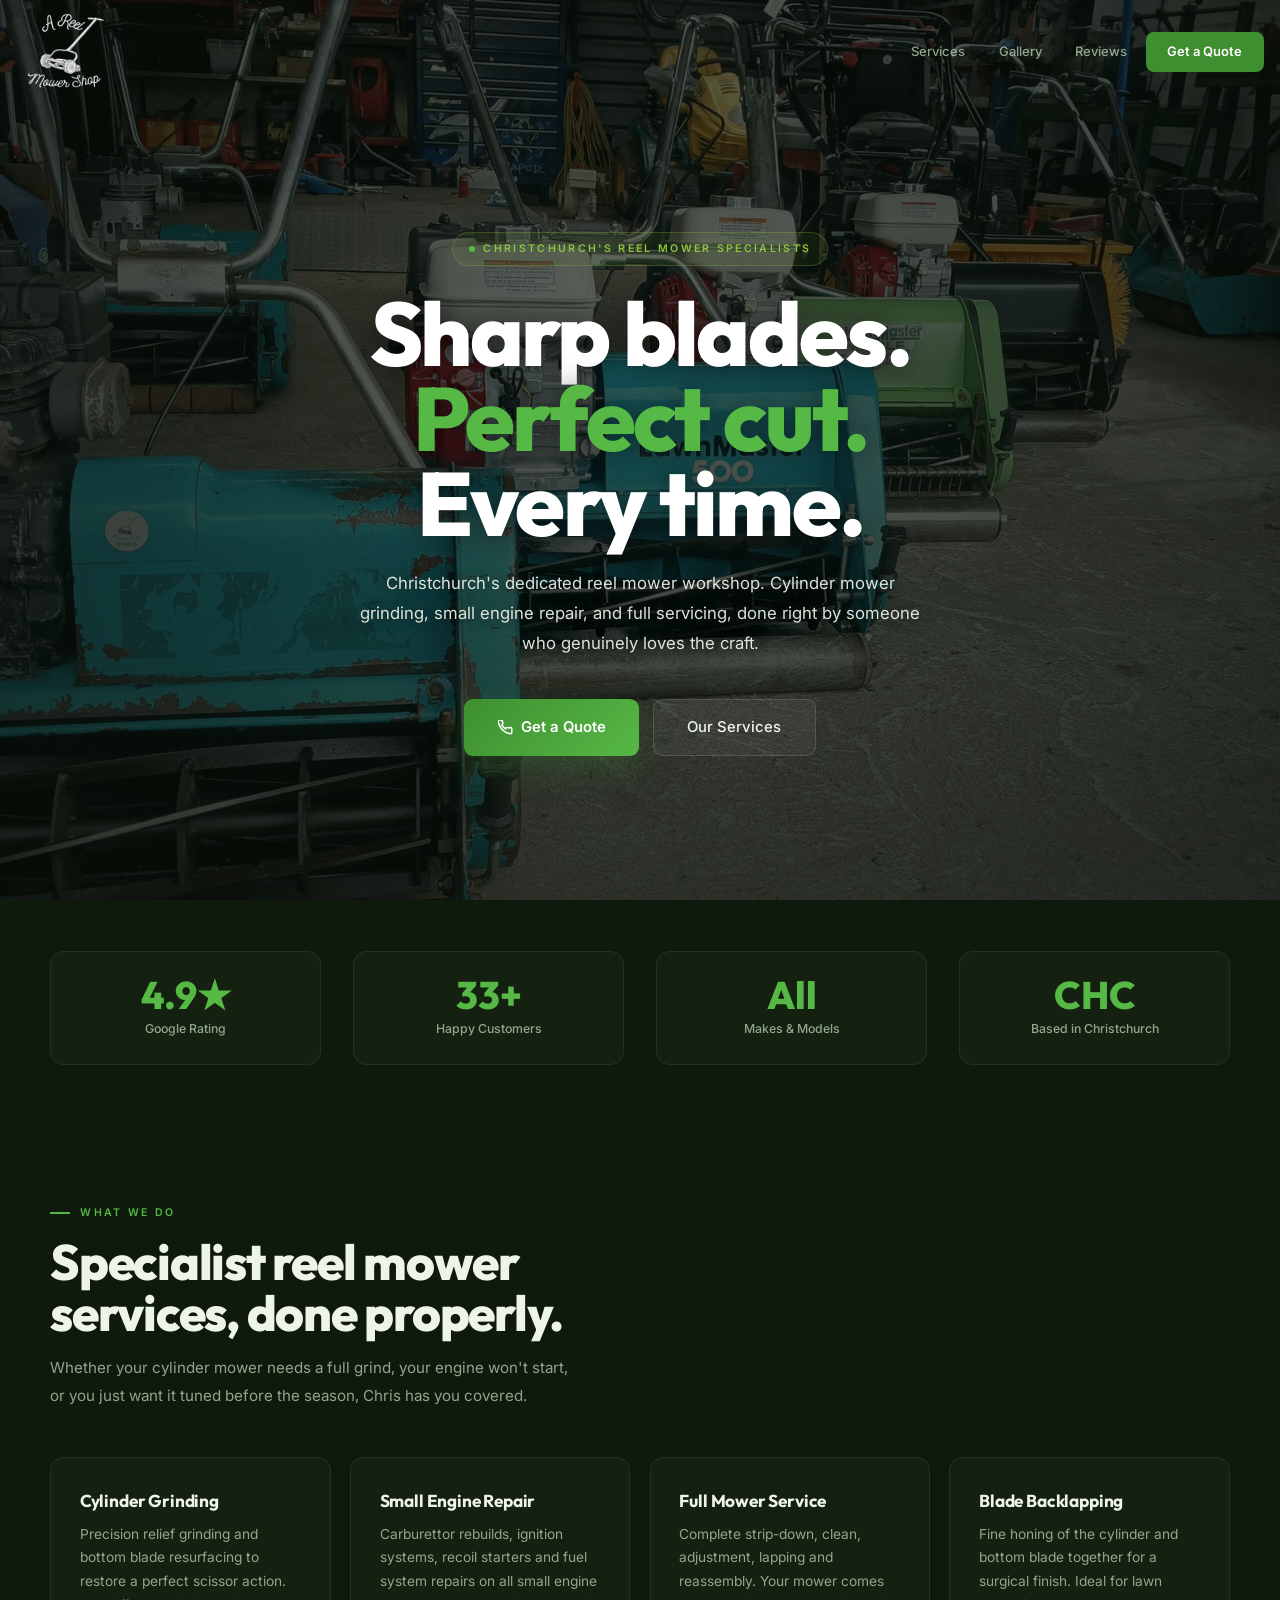
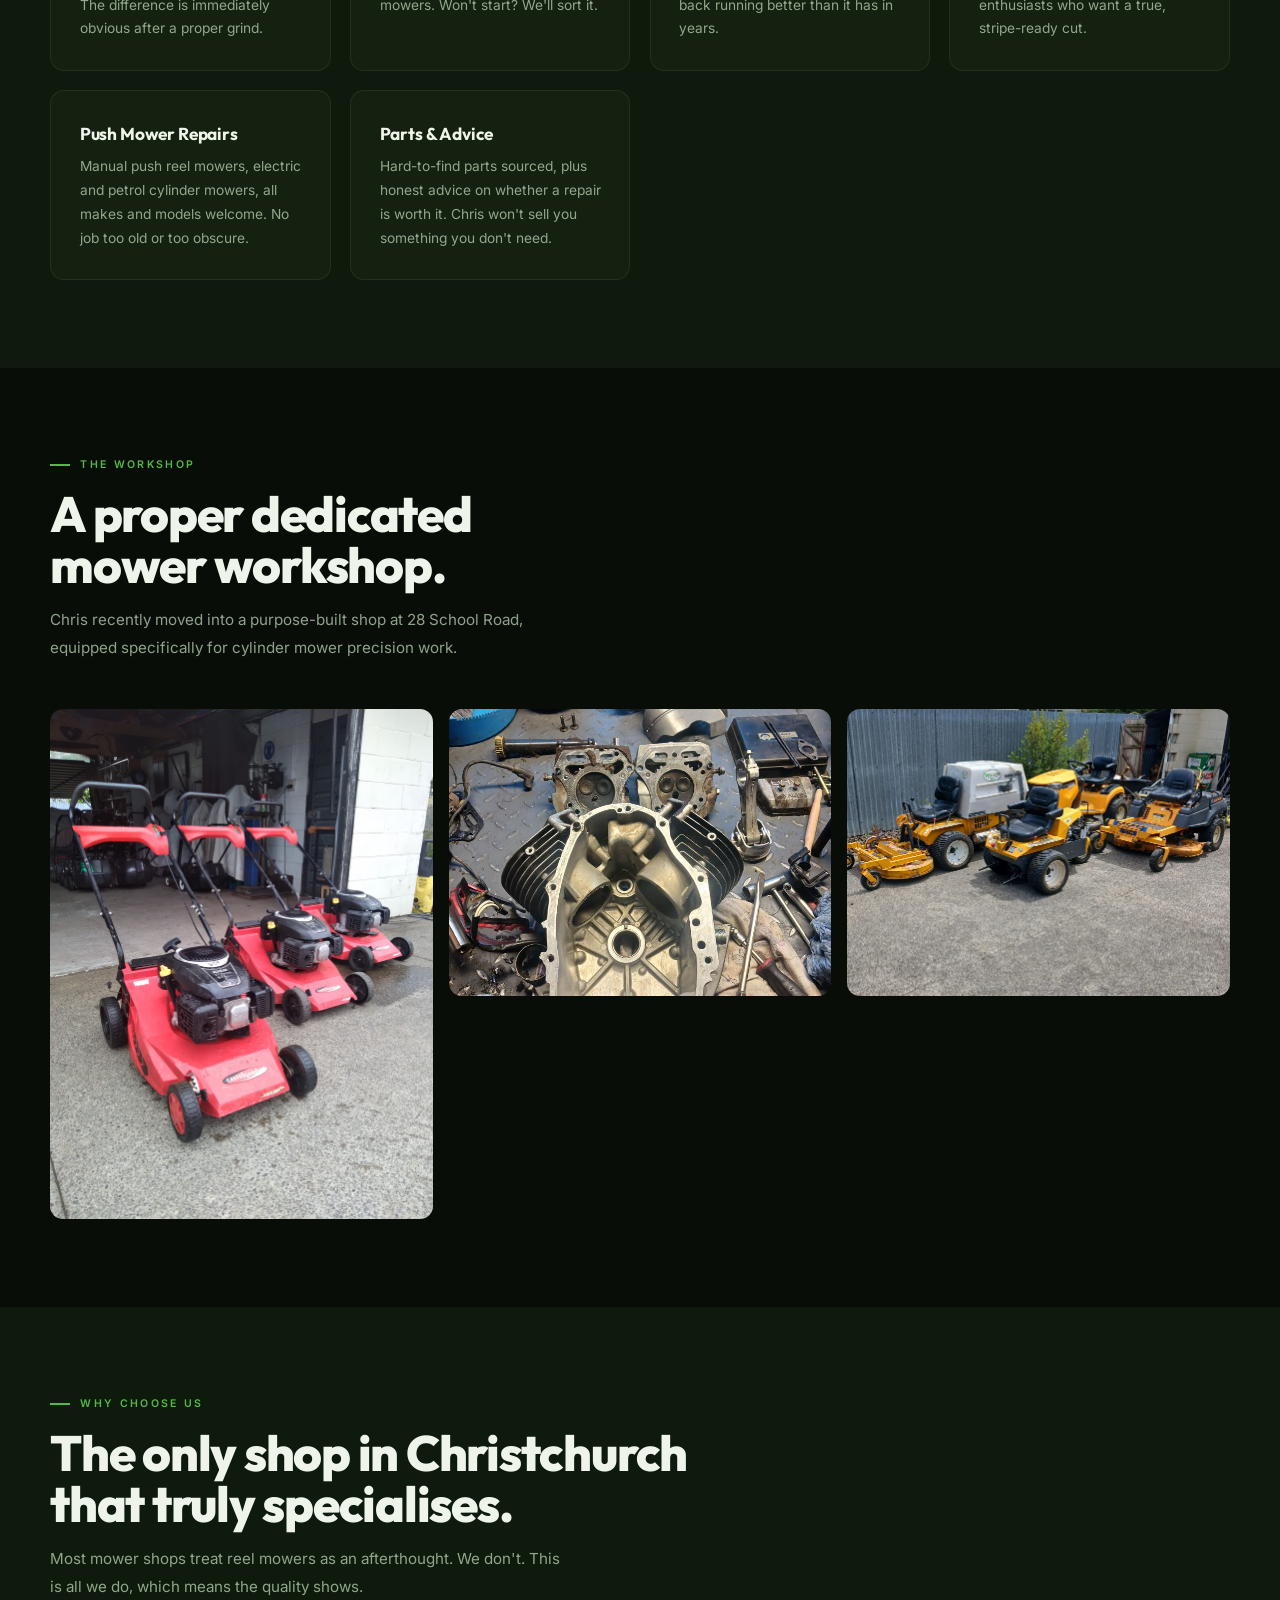
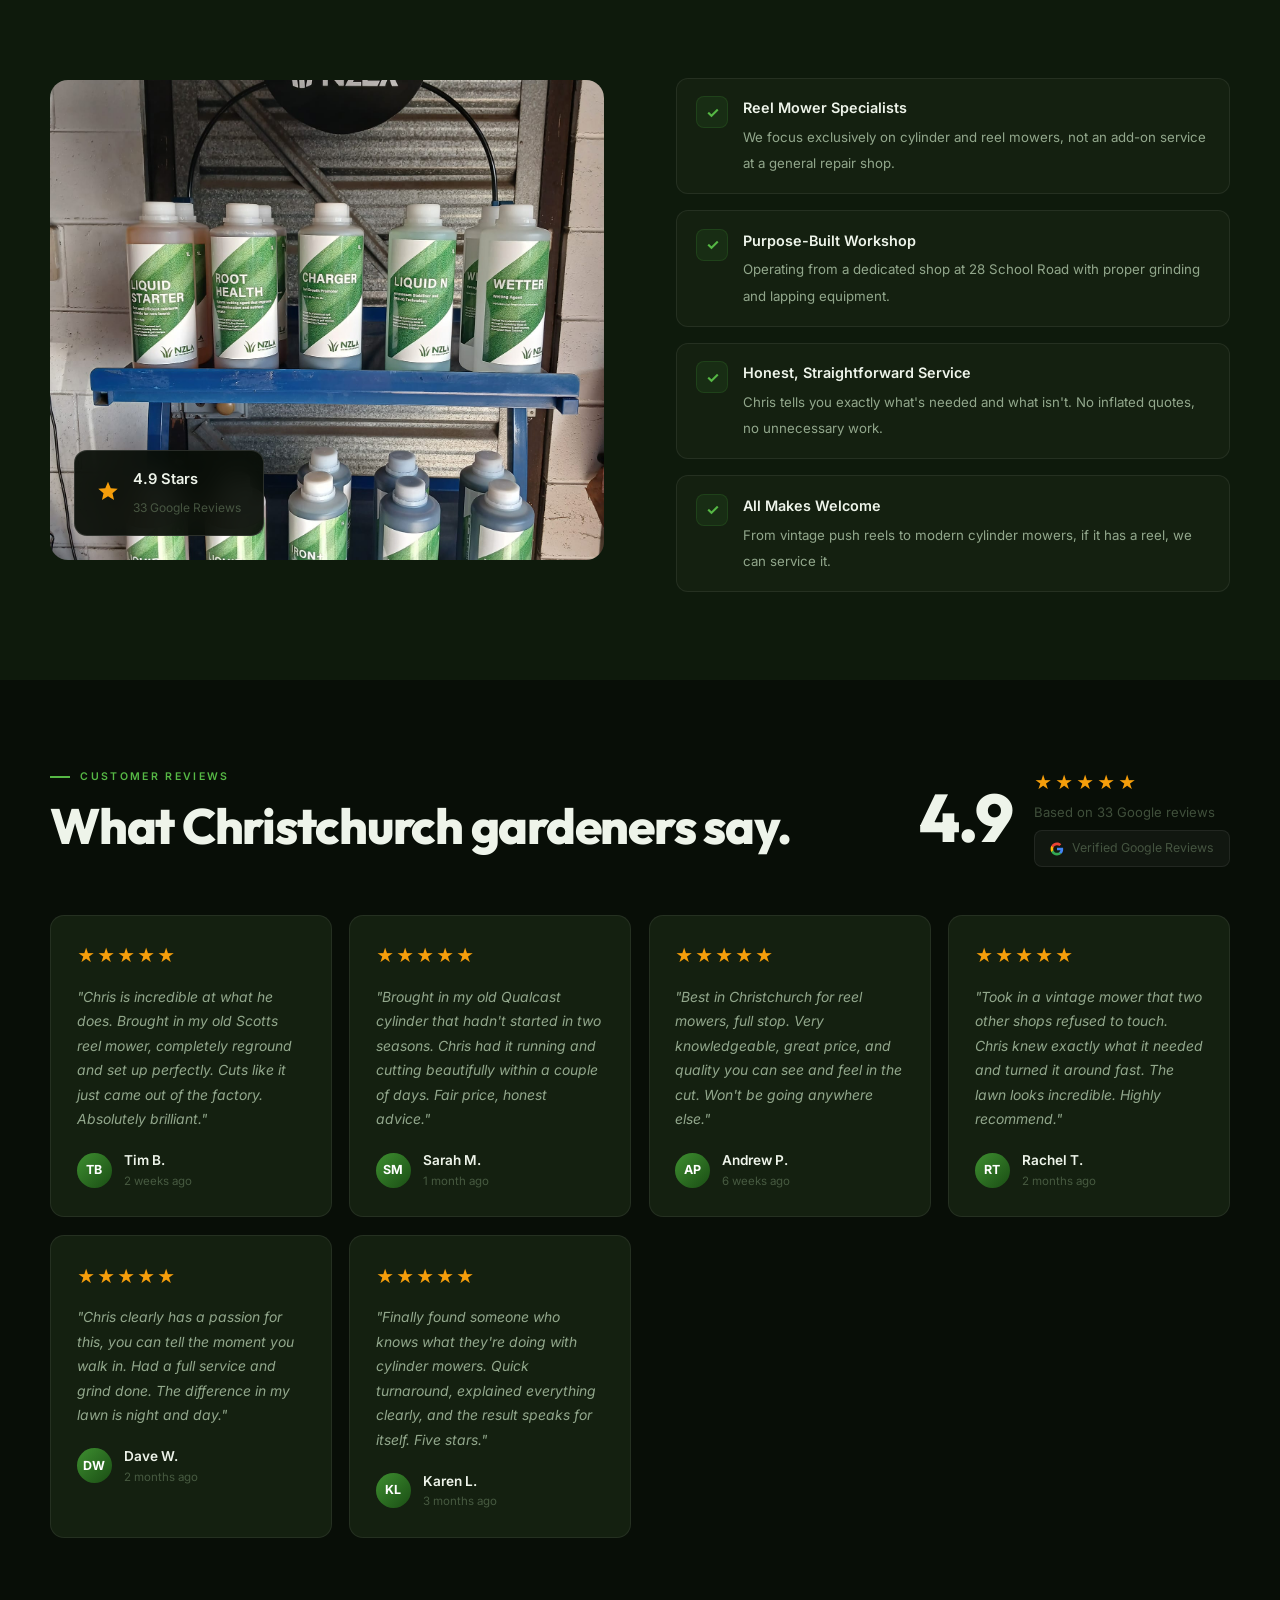
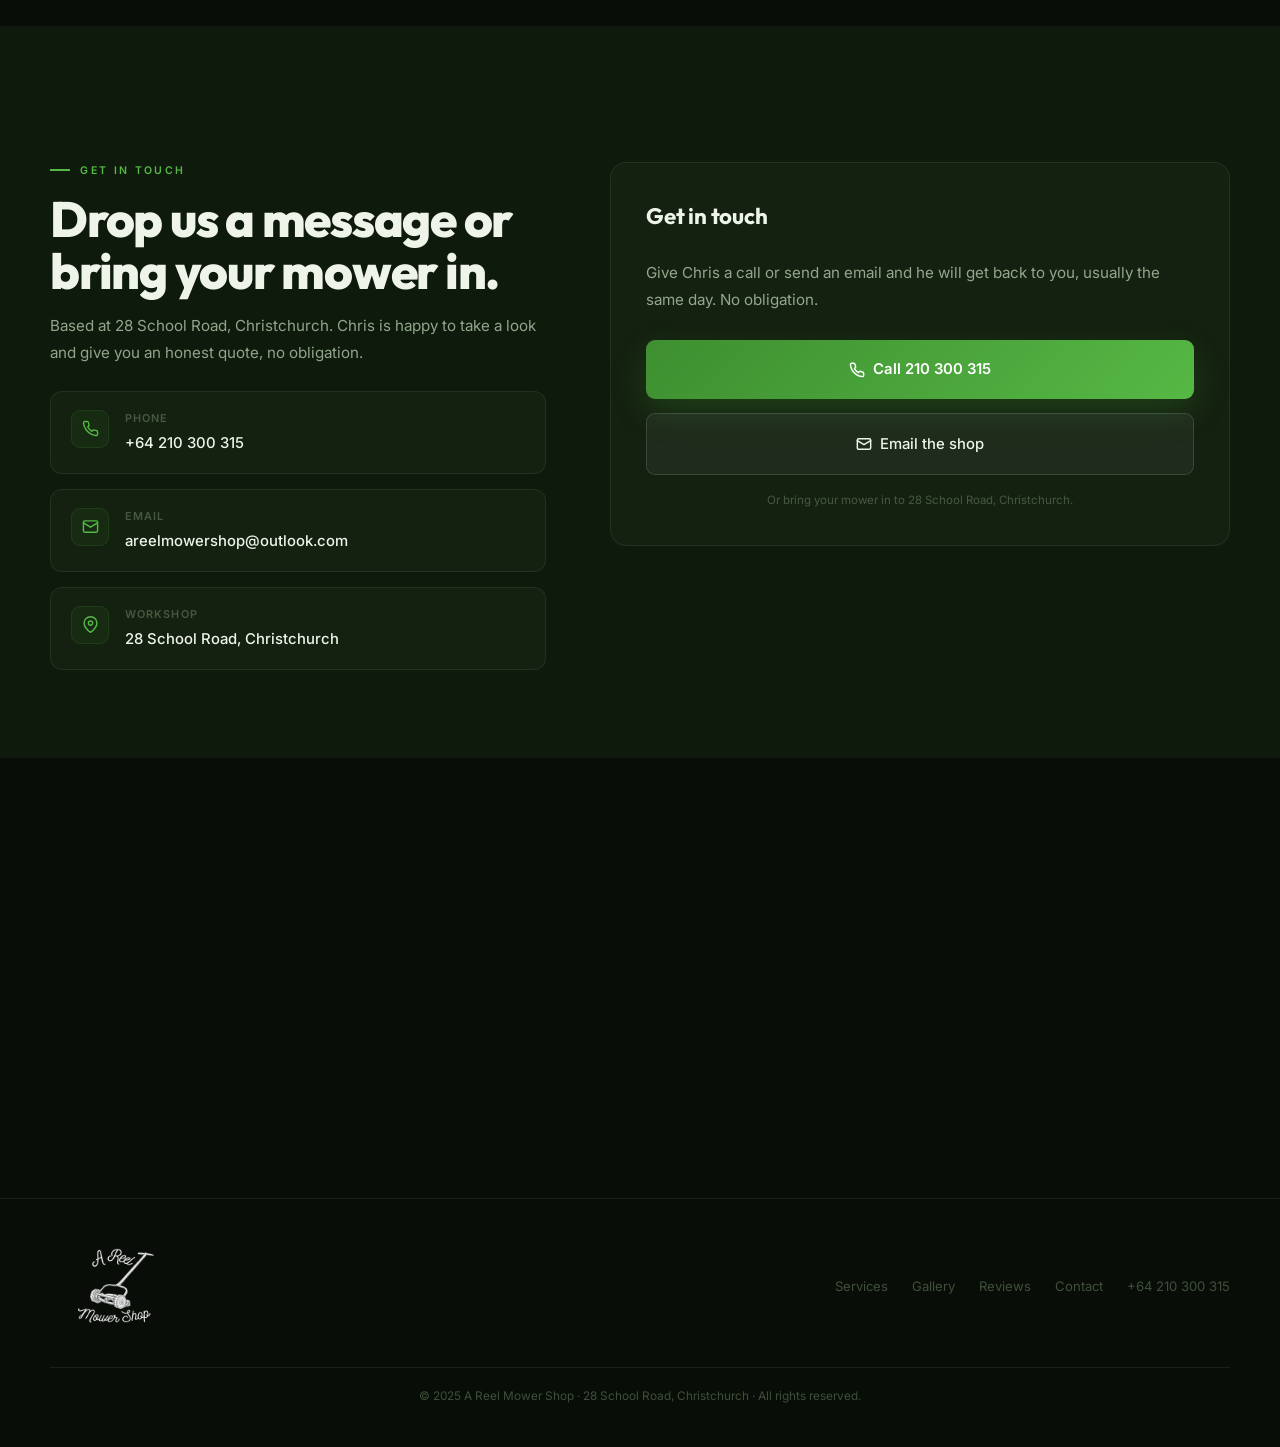
==== index.html @ aa9ffb8a "Map: pin the workshop address (business + 28 School Road, zoom 15) Co-Authored-By: Claude Opus 4.8 (" ====
<!DOCTYPE html>
<html lang="en">
<head>
<meta charset="UTF-8">
<meta name="viewport" content="width=device-width, initial-scale=1.0">
<title>A Reel Mower Shop, Christchurch's Cylinder Mower Specialists</title>
<meta name="description" content="Christchurch's specialist reel mower repair and sharpening workshop. Cylinder mower grinding, small engine repair, full servicing. 4.9 stars. Call +64 210 300 315.">
<link rel="preconnect" href="https://fonts.googleapis.com">
<link rel="preconnect" href="https://fonts.gstatic.com" crossorigin>
<link href="https://fonts.googleapis.com/css2?family=Outfit:wght@400;500;600;700;800&family=Inter:wght@300;400;500;600&display=swap" rel="stylesheet">
<style>
:root {
  --bg:      #080e07;
  --bg2:     #0e1a0c;
  --bg3:     #142010;
  --green:   #3e8f30;
  --greenLt: #56b845;
  --lime:    #8cc63f;
  --gold:    #c8a93e;
  --text:    #eef4ea;
  --body:    rgba(190,215,183,0.74);
  --dim:     rgba(140,170,132,0.42);
  --border:  rgba(255,255,255,0.07);
  --borderH: rgba(255,255,255,0.13);
}

*,*::before,*::after{box-sizing:border-box;margin:0;padding:0}
html{scroll-behavior:smooth}
body{font-family:'Inter',sans-serif;background:var(--bg);color:var(--text);line-height:1.65;-webkit-font-smoothing:antialiased}

/* ── NAV ── */
nav{position:fixed;top:0;left:0;right:0;width:100%;z-index:100;height:104px;display:flex;align-items:center;justify-content:space-between;padding:0;background:transparent;transition:background .4s ease,box-shadow .4s ease}
nav.scrolled{background:rgba(10,18,9,.95);backdrop-filter:blur(18px);box-shadow:0 1px 0 rgba(255,255,255,.07)}
.nav-logo{display:flex;align-items:center;gap:.75rem;text-decoration:none;padding-left:1rem}
.nav-logo-icon{height:96px;width:auto;display:block;object-fit:contain;flex-shrink:0}
.nav-logo-text{display:flex;flex-direction:column;gap:0}
.nav-logo-name{font-family:'Outfit',sans-serif;font-size:15px;font-weight:700;color:var(--text);letter-spacing:-.01em;line-height:1}
.nav-logo-sub{font-size:9.5px;color:var(--dim);letter-spacing:.12em;text-transform:uppercase;margin-top:3px}
.nav-links{display:flex;align-items:center;gap:.2rem}
.nav-links a{font-size:13px;font-weight:500;color:var(--body);text-decoration:none;padding:.55rem .95rem;border-radius:6px;transition:color .2s,background .2s}
.nav-links a:hover{color:var(--text);background:rgba(255,255,255,.07)}
.nav-cta{background:var(--green)!important;color:#fff!important;padding:.6rem 1.35rem!important;border-radius:8px!important;font-weight:600!important;transition:filter .2s,transform .15s!important;margin-right:1rem!important}
.nav-cta:hover{filter:brightness(1.15)!important;transform:translateY(-1px)!important}
.hamburger{display:none;flex-direction:column;gap:5px;cursor:pointer;padding:6px;border:1px solid var(--border);border-radius:7px;background:rgba(255,255,255,.06)}
.hamburger span{display:block;width:20px;height:2px;background:var(--body);border-radius:2px;transition:.3s}
.mobile-menu{display:none;position:fixed;top:104px;inset-x:0;background:rgba(10,18,9,.98);backdrop-filter:blur(18px);border-bottom:1px solid var(--border);padding:1.2rem 2rem 1.8rem;z-index:99}
.mobile-menu a{display:block;padding:.75rem 0;font-size:15px;color:var(--body);text-decoration:none;border-bottom:1px solid var(--border)}
.mobile-menu a:last-child{border-bottom:none;margin-top:.5rem;padding:.9rem 1rem;text-align:center;background:var(--green);border-radius:8px;color:#fff;font-weight:600}
.mobile-menu.open{display:block}

/* ── HERO ── */
.hero{position:relative;min-height:100vh;display:flex;align-items:center;overflow:hidden}
.hero-bg{position:absolute;inset:0;background-image:url('lawnmowers.jpg');background-size:cover;background-position:center 40%;filter:saturate(.75) contrast(1.08)}
.hero-overlay{position:absolute;inset:0;background:linear-gradient(180deg,rgba(8,14,7,.62) 0%,rgba(8,14,7,.72) 100%)}
.hero-overlay2{position:absolute;inset:0;background:radial-gradient(circle at 50% 42%,transparent 0%,rgba(8,14,7,.5) 100%)}
.hero-content{position:relative;z-index:10;max-width:900px;margin:0 auto;padding:0 2rem;padding-top:88px;width:100%;text-align:center}
.hero-tag{display:inline-flex;align-items:center;gap:.55rem;font-size:.66rem;font-weight:600;letter-spacing:.22em;text-transform:uppercase;color:var(--lime);margin-bottom:1.5rem;padding:.45rem 1rem;border-radius:99px;border:1px solid rgba(140,198,63,.25);background:rgba(140,198,63,.07)}
.hero-tag::before{content:'';width:6px;height:6px;border-radius:50%;background:var(--greenLt);animation:pulse 2.2s ease-in-out infinite}
@keyframes pulse{0%,100%{opacity:1;transform:scale(1)}50%{opacity:.35;transform:scale(.78)}}
.hero h1{font-family:'Outfit',sans-serif;font-size:clamp(2.9rem,7.2vw,5.6rem);font-weight:800;line-height:.95;letter-spacing:-.03em;color:#fff;margin:0 auto 1.5rem;max-width:820px;text-shadow:0 2px 30px rgba(0,0,0,.55)}
.hero h1 em{font-style:normal;color:var(--greenLt)}
.hero-sub{font-size:1.05rem;color:rgba(238,244,234,.92);line-height:1.78;max-width:560px;margin:0 auto 2.5rem;text-shadow:0 1px 14px rgba(0,0,0,.6)}
.hero-btns{display:flex;flex-wrap:wrap;gap:.85rem;margin-bottom:0;justify-content:center}
.btn-primary{display:inline-flex;align-items:center;gap:.5rem;padding:.95rem 2.1rem;background:linear-gradient(135deg,var(--green),var(--greenLt));color:#fff;border:none;border-radius:9px;font-size:.93rem;font-weight:600;text-decoration:none;cursor:pointer;transition:filter .25s,transform .2s;box-shadow:0 12px 32px rgba(62,143,48,.28)}
.btn-primary:hover{filter:brightness(1.1);transform:translateY(-2px)}
.btn-ghost{display:inline-flex;align-items:center;gap:.5rem;padding:.95rem 2.1rem;background:rgba(255,255,255,.05);border:1px solid var(--borderH);color:var(--text);border-radius:9px;font-size:.93rem;font-weight:500;text-decoration:none;transition:border-color .2s,background .2s}
.btn-ghost:hover{border-color:rgba(255,255,255,.22);background:rgba(255,255,255,.08)}
.hero-stats{display:flex;flex-wrap:wrap;gap:2.5rem}
.stat{display:flex;flex-direction:column;gap:.15rem}
.stat-num{font-family:'Outfit',sans-serif;font-size:1.85rem;font-weight:800;color:var(--text);line-height:1}
.stat-label{font-size:.7rem;color:var(--dim);letter-spacing:.07em;text-transform:uppercase}
.stat-accent{color:var(--greenLt)}

/* ── SHAPE DIVIDER ── */
.shape-down{width:100%;overflow:hidden;line-height:0}
.shape-down svg{display:block;width:100%;height:56px}

/* ── SECTION COMMONS ── */
section{padding:5.5rem 2rem}
.section-inner{max-width:1180px;margin:0 auto}
.eyebrow{font-size:.66rem;font-weight:600;letter-spacing:.22em;text-transform:uppercase;color:var(--greenLt);margin-bottom:.9rem;display:flex;align-items:center;gap:.65rem}
.eyebrow::before{content:'';display:block;width:20px;height:2px;background:var(--greenLt);flex-shrink:0}
h2{font-family:'Outfit',sans-serif;font-size:clamp(2rem,4.2vw,3.1rem);font-weight:800;letter-spacing:-.025em;line-height:1.03;color:var(--text);margin-bottom:1rem}
.section-body{font-size:.95rem;color:var(--body);line-height:1.82;max-width:520px}

/* ── ABOUT STRIP ── */
.about-strip{background:var(--bg2);padding:3.2rem 2rem}
.about-strip-inner{max-width:1180px;margin:0 auto;display:grid;grid-template-columns:1fr 1fr 1fr 1fr;gap:2rem}
.about-stat{text-align:center;padding:1.5rem 1rem;border-radius:14px;background:var(--bg3);border:1px solid var(--border)}
.about-stat-num{font-family:'Outfit',sans-serif;font-size:2.4rem;font-weight:800;color:var(--greenLt);line-height:1;margin-bottom:.3rem}
.about-stat-label{font-size:.77rem;color:var(--body);font-weight:500}

/* ── SERVICES ── */
.services{background:var(--bg2)}
.services-grid{display:grid;grid-template-columns:repeat(auto-fit,minmax(250px,1fr));gap:1.2rem;margin-top:3rem}
.svc-card{background:var(--bg3);border:1px solid var(--border);border-radius:14px;padding:1.8rem;transition:border-color .25s,transform .25s,box-shadow .25s;position:relative;overflow:hidden;cursor:default}
.svc-card::after{content:'';position:absolute;top:0;left:0;right:0;height:3px;background:linear-gradient(90deg,var(--green),var(--greenLt));opacity:0;transition:opacity .25s}
.svc-card:hover{border-color:rgba(86,184,69,.25);transform:translateY(-4px);box-shadow:0 20px 50px rgba(0,0,0,.28)}
.svc-card:hover::after{opacity:1}
.svc-icon{width:46px;height:46px;border-radius:11px;background:rgba(62,143,48,.12);border:1px solid rgba(62,143,48,.22);display:flex;align-items:center;justify-content:center;margin-bottom:1.1rem;font-size:1.35rem}
.svc-title{font-family:'Outfit',sans-serif;font-size:1.08rem;font-weight:700;color:var(--text);margin-bottom:.45rem;letter-spacing:-.01em}
.svc-desc{font-size:.86rem;color:var(--body);line-height:1.72}

/* ── GALLERY ── */
.gallery-section{padding:5.5rem 2rem}
.gallery-grid{display:grid;grid-template-columns:repeat(3,1fr);grid-template-rows:auto auto;gap:1rem;margin-top:3rem}
.gallery-grid img{width:100%;object-fit:cover;border-radius:13px;display:block;transition:transform .35s,filter .35s}
.gallery-grid img:hover{transform:scale(1.025);filter:brightness(1.07)}
.gallery-grid .tall{grid-row:span 2;height:100%}
.gallery-grid .tall img{height:100%;min-height:360px}
.gallery-std img{aspect-ratio:4/3}

/* ── WHY US ── */
.why{background:var(--bg2)}
.why-grid{display:grid;grid-template-columns:1fr 1fr;gap:4.5rem;align-items:center;margin-top:3rem}
.why-img{border-radius:18px;overflow:hidden;position:relative}
.why-img img{width:100%;height:480px;object-fit:cover;object-position:center;display:block}
.why-img-badge{position:absolute;bottom:1.5rem;left:1.5rem;background:rgba(8,14,7,.92);backdrop-filter:blur(14px);border:1px solid var(--borderH);border-radius:13px;padding:1rem 1.35rem;display:flex;align-items:center;gap:.9rem}
.badge-icon{font-size:1.7rem}
.badge-text strong{display:block;font-size:.92rem;font-weight:600;color:var(--text);margin-bottom:.1rem}
.badge-text span{font-size:.75rem;color:var(--dim)}
.why-list{display:flex;flex-direction:column;gap:1rem;margin-top:1.8rem}
.why-item{display:flex;align-items:flex-start;gap:.95rem;padding:1.1rem 1.2rem;background:var(--bg3);border:1px solid var(--border);border-radius:12px;transition:border-color .2s}
.why-item:hover{border-color:rgba(86,184,69,.2)}
.why-check{width:32px;height:32px;border-radius:8px;background:rgba(62,143,48,.12);border:1px solid rgba(62,143,48,.22);display:flex;align-items:center;justify-content:center;flex-shrink:0;color:var(--greenLt);font-size:.95rem;font-weight:700}
.why-item-text strong{display:block;font-size:.9rem;font-weight:600;color:var(--text);margin-bottom:.18rem}
.why-item-text span{font-size:.83rem;color:var(--body)}

/* ── REVIEWS ── */
.reviews-header{display:flex;flex-wrap:wrap;gap:2rem;align-items:flex-end;justify-content:space-between;margin-bottom:3rem}
.rating-big{display:flex;align-items:center;gap:1.2rem}
.rating-num{font-family:'Outfit',sans-serif;font-size:4.2rem;font-weight:800;color:var(--text);line-height:1}
.stars-row{display:flex;gap:3px;margin-bottom:.3rem}
.star{color:#f59e0b;font-size:1.1rem}
.rating-count{font-size:.82rem;color:var(--dim)}
.google-badge{display:inline-flex;align-items:center;gap:.5rem;padding:.45rem .95rem;background:rgba(255,255,255,.04);border:1px solid var(--border);border-radius:8px;font-size:.77rem;color:var(--dim);margin-top:.4rem}
.reviews-grid{display:grid;grid-template-columns:repeat(auto-fit,minmax(270px,1fr));gap:1.1rem}
.review-card{background:var(--bg3);border:1px solid var(--border);border-radius:14px;padding:1.6rem;transition:border-color .2s,transform .2s}
.review-card:hover{border-color:var(--borderH);transform:translateY(-3px)}
.review-stars{display:flex;gap:2px;margin-bottom:.9rem}
.review-text{font-size:.87rem;color:var(--body);line-height:1.76;margin-bottom:1.1rem;font-style:italic}
.review-author{display:flex;align-items:center;gap:.75rem}
.review-avatar{width:35px;height:35px;border-radius:50%;background:linear-gradient(135deg,var(--green),#1a4d14);display:flex;align-items:center;justify-content:center;font-size:.78rem;font-weight:700;color:#fff;flex-shrink:0}
.review-name{font-size:.85rem;font-weight:600;color:var(--text)}
.review-date{font-size:.72rem;color:var(--dim)}

/* ── CONTACT ── */
.contact{background:var(--bg2)}
.contact-grid{display:grid;grid-template-columns:1fr 1.25fr;gap:4rem;margin-top:3rem;align-items:start}
.contact-info{display:flex;flex-direction:column;gap:.95rem;margin-top:1.5rem}
.contact-item{display:flex;align-items:flex-start;gap:1rem;padding:1.1rem 1.25rem;background:var(--bg3);border:1px solid var(--border);border-radius:12px}
.c-icon{width:38px;height:38px;border-radius:9px;background:rgba(62,143,48,.1);border:1px solid rgba(62,143,48,.18);display:flex;align-items:center;justify-content:center;flex-shrink:0;font-size:1.1rem}
.c-label{font-size:.68rem;font-weight:600;letter-spacing:.1em;text-transform:uppercase;color:var(--dim);margin-bottom:.2rem}
.c-val{font-size:.93rem;font-weight:500;color:var(--text)}
.c-val a{color:var(--text);text-decoration:none;transition:color .2s}
.c-val a:hover{color:var(--greenLt)}

/* FORM */
.form-card{background:var(--bg3);border:1px solid var(--border);border-radius:16px;padding:2.2rem}
.form-title{font-family:'Outfit',sans-serif;font-size:1.4rem;font-weight:700;color:var(--text);margin-bottom:1.5rem;letter-spacing:-.01em}
.form-group{margin-bottom:1rem}
.form-group label{display:block;font-size:.68rem;font-weight:600;letter-spacing:.1em;text-transform:uppercase;color:var(--dim);margin-bottom:.42rem}
.form-group input,.form-group select,.form-group textarea{width:100%;padding:.78rem 1rem;background:rgba(255,255,255,.04);border:1px solid var(--border);border-radius:9px;color:var(--text);font-family:'Inter',sans-serif;font-size:.92rem;outline:none;transition:border-color .2s,box-shadow .2s}
.form-group input::placeholder,.form-group textarea::placeholder{color:rgba(140,170,132,.28)}
.form-group input:focus,.form-group select:focus,.form-group textarea:focus{border-color:rgba(62,143,48,.45);box-shadow:0 0 0 3px rgba(62,143,48,.1)}
.form-group select{cursor:pointer;color:var(--body)}
.form-group select option{background:var(--bg3);color:var(--text)}
.form-group textarea{resize:vertical;min-height:110px}
.form-row{display:grid;grid-template-columns:1fr 1fr;gap:.85rem}
.form-submit{width:100%;padding:.95rem;background:linear-gradient(135deg,var(--green),var(--greenLt));color:#fff;border:none;border-radius:9px;font-size:.95rem;font-weight:600;cursor:pointer;font-family:'Inter',sans-serif;transition:filter .25s,transform .2s;box-shadow:0 10px 28px rgba(62,143,48,.22);margin-top:.4rem}
.form-submit:hover{filter:brightness(1.1);transform:translateY(-1px)}
.form-submit:disabled{opacity:.6;transform:none;cursor:not-allowed}
.form-note{font-size:.72rem;color:var(--dim);margin-top:.75rem;text-align:center}
.form-success{display:none;text-align:center;padding:2.5rem 1rem}
.form-success h3{font-family:'Outfit',sans-serif;font-size:1.5rem;font-weight:700;color:var(--text);margin-bottom:.5rem}
.form-success p{font-size:.9rem;color:var(--body)}

/* ── FOOTER ── */
footer{background:var(--bg);border-top:1px solid var(--border);padding:2.5rem 2rem}
.footer-inner{max-width:1180px;margin:0 auto;display:flex;flex-wrap:wrap;align-items:center;justify-content:space-between;gap:1.5rem}
.footer-logo{display:flex;align-items:center;gap:.75rem;text-decoration:none}
.footer-links{display:flex;flex-wrap:wrap;gap:1.5rem}
.footer-links a{font-size:.82rem;color:var(--dim);text-decoration:none;transition:color .2s}
.footer-links a:hover{color:var(--text)}
.footer-copy{font-size:.74rem;color:var(--dim);width:100%;text-align:center;padding-top:1.2rem;border-top:1px solid var(--border);margin-top:.5rem}

/* ── ANIMATIONS ── */
.reveal{opacity:0;transform:translateY(26px);transition:opacity .65s ease,transform .65s ease}
.reveal.visible{opacity:1;transform:none}

/* ── RESPONSIVE ── */
@media(max-width:960px){
  .why-grid{grid-template-columns:1fr}
  .why-img{order:-1}
  .contact-grid{grid-template-columns:1fr}
  .about-strip-inner{grid-template-columns:1fr 1fr}
}
@media(max-width:680px){
  .nav-links{display:none}
  .hamburger{display:flex}
  .gallery-grid{grid-template-columns:1fr 1fr}
  .gallery-grid .tall{grid-row:span 1}
  .gallery-grid .tall img{min-height:auto}
  .gallery-std img{aspect-ratio:4/3}
  .form-row{grid-template-columns:1fr}
  .hero h1{font-size:2.85rem}
  .reviews-header{flex-direction:column;align-items:flex-start}
  section{padding:4rem 1.25rem}
  .about-strip{padding:2.5rem 1.25rem}
}
@media(max-width:480px){
  .gallery-grid{grid-template-columns:1fr}
  .about-strip-inner{grid-template-columns:1fr 1fr}
}
</style>
</head>
<body>

<!-- NAV -->
<nav id="nav">
  <a href="#" class="nav-logo">
    <img src="logo-new.png" alt="A Reel Mower Shop logo" class="nav-logo-icon">
  </a>
  <div class="nav-links">
    <a href="#services">Services</a>
    <a href="#gallery">Gallery</a>
    <a href="#reviews">Reviews</a>
    <a href="#contact" class="nav-cta">Get a Quote</a>
  </div>
  <div class="hamburger" onclick="toggleMenu()" id="hamburger">
    <span></span><span></span><span></span>
  </div>
</nav>

<div class="mobile-menu" id="mobileMenu">
  <a href="#services" onclick="toggleMenu()">Services</a>
  <a href="#gallery" onclick="toggleMenu()">Gallery</a>
  <a href="#reviews" onclick="toggleMenu()">Reviews</a>
  <a href="#contact" onclick="toggleMenu()">Get a Quote</a>
</div>

<!-- HERO -->
<section class="hero">
  <div class="hero-bg"></div>
  <div class="hero-overlay"></div>
  <div class="hero-overlay2"></div>
  <div class="hero-content">
    <div class="hero-tag" style="margin-left:auto;margin-right:auto">Christchurch's Reel Mower Specialists</div>
    <h1>Sharp blades.<br><em>Perfect cut.</em><br>Every time.</h1>
    <p class="hero-sub">Christchurch's dedicated reel mower workshop. Cylinder mower grinding, small engine repair, and full servicing, done right by someone who genuinely loves the craft.</p>
    <div class="hero-btns">
      <a href="#contact" class="btn-primary">
        <svg width="15" height="15" viewBox="0 0 24 24" fill="none" stroke="currentColor" stroke-width="2.5" stroke-linecap="round" stroke-linejoin="round"><path d="M22 16.92v3a2 2 0 01-2.18 2 19.79 19.79 0 01-8.63-3.07A19.5 19.5 0 013.07 9.81 19.79 19.79 0 010 1.18 2 2 0 012 0h3a2 2 0 012 1.72 12.84 12.84 0 00.7 2.81 2 2 0 01-.45 2.11L6.09 7.91a16 16 0 006 6l1.27-1.27a2 2 0 012.11-.45 12.84 12.84 0 002.81.7A2 2 0 0122 14z"/></svg>
        Get a Quote
      </a>
      <a href="#services" class="btn-ghost">Our Services</a>
    </div>
  </div>
</section>

<!-- ABOUT STRIP -->
<div class="about-strip">
  <div class="about-strip-inner">
    <div class="about-stat reveal">
      <div class="about-stat-num">4.9★</div>
      <div class="about-stat-label">Google Rating</div>
    </div>
    <div class="about-stat reveal">
      <div class="about-stat-num">33+</div>
      <div class="about-stat-label">Happy Customers</div>
    </div>
    <div class="about-stat reveal">
      <div class="about-stat-num">All</div>
      <div class="about-stat-label">Makes & Models</div>
    </div>
    <div class="about-stat reveal">
      <div class="about-stat-num">CHC</div>
      <div class="about-stat-label">Based in Christchurch</div>
    </div>
  </div>
</div>

<!-- SERVICES -->
<section class="services" id="services">
  <div class="section-inner">
    <div class="reveal">
      <p class="eyebrow">What We Do</p>
      <h2>Specialist reel mower<br>services, done properly.</h2>
      <p class="section-body">Whether your cylinder mower needs a full grind, your engine won't start, or you just want it tuned before the season, Chris has you covered.</p>
    </div>
    <div class="services-grid">
      <div class="svc-card reveal">
        <div class="svc-title">Cylinder Grinding</div>
        <p class="svc-desc">Precision relief grinding and bottom blade resurfacing to restore a perfect scissor action. The difference is immediately obvious after a proper grind.</p>
      </div>
      <div class="svc-card reveal">
        <div class="svc-title">Small Engine Repair</div>
        <p class="svc-desc">Carburettor rebuilds, ignition systems, recoil starters and fuel system repairs on all small engine mowers. Won't start? We'll sort it.</p>
      </div>
      <div class="svc-card reveal">
        <div class="svc-title">Full Mower Service</div>
        <p class="svc-desc">Complete strip-down, clean, adjustment, lapping and reassembly. Your mower comes back running better than it has in years.</p>
      </div>
      <div class="svc-card reveal">
        <div class="svc-title">Blade Backlapping</div>
        <p class="svc-desc">Fine honing of the cylinder and bottom blade together for a surgical finish. Ideal for lawn enthusiasts who want a true, stripe-ready cut.</p>
      </div>
      <div class="svc-card reveal">
        <div class="svc-title">Push Mower Repairs</div>
        <p class="svc-desc">Manual push reel mowers, electric and petrol cylinder mowers, all makes and models welcome. No job too old or too obscure.</p>
      </div>
      <div class="svc-card reveal">
        <div class="svc-title">Parts & Advice</div>
        <p class="svc-desc">Hard-to-find parts sourced, plus honest advice on whether a repair is worth it. Chris won't sell you something you don't need.</p>
      </div>
    </div>
  </div>
</section>

<!-- GALLERY -->
<section class="gallery-section" id="gallery">
  <div class="section-inner">
    <div class="reveal">
      <p class="eyebrow">The Workshop</p>
      <h2>A proper dedicated<br>mower workshop.</h2>
      <p class="section-body" style="margin-bottom:0">Chris recently moved into a purpose-built shop at 28 School Road, equipped specifically for cylinder mower precision work.</p>
    </div>
    <div class="gallery-grid reveal">
      <div class="tall">
        <img src="474523530_625094150058355_576259297696916118_n.jpg" alt="A Reel Mower Shop, workshop and mowers">
      </div>
      <div class="gallery-std">
        <img src="lawnermowerworkbeingdone.jpg" alt="Reel mower repair work in progress">
      </div>
      <div class="gallery-std">
        <img src="yellowlawnmowers.jpg" alt="Reel mowers ready for service">
      </div>
    </div>
  </div>
</section>

<!-- WHY US -->
<section class="why">
  <div class="section-inner">
    <div class="reveal">
      <p class="eyebrow">Why Choose Us</p>
      <h2>The only shop in Christchurch<br>that truly specialises.</h2>
      <p class="section-body">Most mower shops treat reel mowers as an afterthought. We don't. This is all we do, which means the quality shows.</p>
    </div>
    <div class="why-grid">
      <div class="why-img reveal">
        <img src="stockingoflawn-Lawn%20Addicts%20Shop.jpg" alt="Reel mowers stocked and ready at A Reel Mower Shop">
        <div class="why-img-badge">
          <div class="badge-icon"><svg width="22" height="22" viewBox="0 0 24 24" fill="#f59e0b"><path d="M12 2l3 6.9 7.6.6-5.7 5 1.7 7.4L12 17.8 5.4 21.9l1.7-7.4-5.7-5 7.6-.6z"/></svg></div>
          <div class="badge-text">
            <strong>4.9 Stars</strong>
            <span>33 Google Reviews</span>
          </div>
        </div>
      </div>
      <div class="reveal">
        <div class="why-list">
          <div class="why-item">
            <div class="why-check">✓</div>
            <div class="why-item-text">
              <strong>Reel Mower Specialists</strong>
              <span>We focus exclusively on cylinder and reel mowers, not an add-on service at a general repair shop.</span>
            </div>
          </div>
          <div class="why-item">
            <div class="why-check">✓</div>
            <div class="why-item-text">
              <strong>Purpose-Built Workshop</strong>
              <span>Operating from a dedicated shop at 28 School Road with proper grinding and lapping equipment.</span>
            </div>
          </div>
          <div class="why-item">
            <div class="why-check">✓</div>
            <div class="why-item-text">
              <strong>Honest, Straightforward Service</strong>
              <span>Chris tells you exactly what's needed and what isn't. No inflated quotes, no unnecessary work.</span>
            </div>
          </div>
          <div class="why-item">
            <div class="why-check">✓</div>
            <div class="why-item-text">
              <strong>All Makes Welcome</strong>
              <span>From vintage push reels to modern cylinder mowers, if it has a reel, we can service it.</span>
            </div>
          </div>
        </div>
      </div>
    </div>
  </div>
</section>

<!-- REVIEWS -->
<section id="reviews">
  <div class="section-inner">
    <div class="reviews-header reveal">
      <div>
        <p class="eyebrow">Customer Reviews</p>
        <h2>What Christchurch gardeners say.</h2>
      </div>
      <div>
        <div class="rating-big">
          <div class="rating-num">4.9</div>
          <div>
            <div class="stars-row">
              <span class="star">★</span><span class="star">★</span><span class="star">★</span><span class="star">★</span><span class="star">★</span>
            </div>
            <div class="rating-count">Based on 33 Google reviews</div>
            <div class="google-badge">
              <svg width="14" height="14" viewBox="0 0 24 24"><path d="M22.56 12.25c0-.78-.07-1.53-.2-2.25H12v4.26h5.92c-.26 1.37-1.04 2.53-2.21 3.31v2.77h3.57c2.08-1.92 3.28-4.74 3.28-8.09z" fill="#4285F4"/><path d="M12 23c2.97 0 5.46-.98 7.28-2.66l-3.57-2.77c-.98.66-2.23 1.06-3.71 1.06-2.86 0-5.29-1.93-6.16-4.53H2.18v2.84C3.99 20.53 7.7 23 12 23z" fill="#34A853"/><path d="M5.84 14.09c-.22-.66-.35-1.36-.35-2.09s.13-1.43.35-2.09V7.07H2.18C1.43 8.55 1 10.22 1 12s.43 3.45 1.18 4.93l2.85-2.22.81-.62z" fill="#FBBC05"/><path d="M12 5.38c1.62 0 3.06.56 4.21 1.64l3.15-3.15C17.45 2.09 14.97 1 12 1 7.7 1 3.99 3.47 2.18 7.07l3.66 2.84c.87-2.6 3.3-4.53 6.16-4.53z" fill="#EA4335"/></svg>
              Verified Google Reviews
            </div>
          </div>
        </div>
      </div>
    </div>

    <div class="reviews-grid">
      <div class="review-card reveal">
        <div class="review-stars"><span class="star">★</span><span class="star">★</span><span class="star">★</span><span class="star">★</span><span class="star">★</span></div>
        <p class="review-text">"Chris is incredible at what he does. Brought in my old Scotts reel mower, completely reground and set up perfectly. Cuts like it just came out of the factory. Absolutely brilliant."</p>
        <div class="review-author">
          <div class="review-avatar">TB</div>
          <div><div class="review-name">Tim B.</div><div class="review-date">2 weeks ago</div></div>
        </div>
      </div>
      <div class="review-card reveal">
        <div class="review-stars"><span class="star">★</span><span class="star">★</span><span class="star">★</span><span class="star">★</span><span class="star">★</span></div>
        <p class="review-text">"Brought in my old Qualcast cylinder that hadn't started in two seasons. Chris had it running and cutting beautifully within a couple of days. Fair price, honest advice."</p>
        <div class="review-author">
          <div class="review-avatar">SM</div>
          <div><div class="review-name">Sarah M.</div><div class="review-date">1 month ago</div></div>
        </div>
      </div>
      <div class="review-card reveal">
        <div class="review-stars"><span class="star">★</span><span class="star">★</span><span class="star">★</span><span class="star">★</span><span class="star">★</span></div>
        <p class="review-text">"Best in Christchurch for reel mowers, full stop. Very knowledgeable, great price, and quality you can see and feel in the cut. Won't be going anywhere else."</p>
        <div class="review-author">
          <div class="review-avatar">AP</div>
          <div><div class="review-name">Andrew P.</div><div class="review-date">6 weeks ago</div></div>
        </div>
      </div>
      <div class="review-card reveal">
        <div class="review-stars"><span class="star">★</span><span class="star">★</span><span class="star">★</span><span class="star">★</span><span class="star">★</span></div>
        <p class="review-text">"Took in a vintage mower that two other shops refused to touch. Chris knew exactly what it needed and turned it around fast. The lawn looks incredible. Highly recommend."</p>
        <div class="review-author">
          <div class="review-avatar">RT</div>
          <div><div class="review-name">Rachel T.</div><div class="review-date">2 months ago</div></div>
        </div>
      </div>
      <div class="review-card reveal">
        <div class="review-stars"><span class="star">★</span><span class="star">★</span><span class="star">★</span><span class="star">★</span><span class="star">★</span></div>
        <p class="review-text">"Chris clearly has a passion for this, you can tell the moment you walk in. Had a full service and grind done. The difference in my lawn is night and day."</p>
        <div class="review-author">
          <div class="review-avatar">DW</div>
          <div><div class="review-name">Dave W.</div><div class="review-date">2 months ago</div></div>
        </div>
      </div>
      <div class="review-card reveal">
        <div class="review-stars"><span class="star">★</span><span class="star">★</span><span class="star">★</span><span class="star">★</span><span class="star">★</span></div>
        <p class="review-text">"Finally found someone who knows what they're doing with cylinder mowers. Quick turnaround, explained everything clearly, and the result speaks for itself. Five stars."</p>
        <div class="review-author">
          <div class="review-avatar">KL</div>
          <div><div class="review-name">Karen L.</div><div class="review-date">3 months ago</div></div>
        </div>
      </div>
    </div>
  </div>
</section>

<!-- CONTACT -->
<section class="contact" id="contact">
  <div class="section-inner">
    <div class="contact-grid">
      <div class="reveal">
        <p class="eyebrow">Get In Touch</p>
        <h2>Drop us a message or bring your mower in.</h2>
        <p class="section-body" style="margin-top:.8rem">Based at 28 School Road, Christchurch. Chris is happy to take a look and give you an honest quote, no obligation.</p>
        <div class="contact-info">
          <div class="contact-item">
            <div class="c-icon"><svg width="17" height="17" viewBox="0 0 24 24" fill="none" stroke="#56b845" stroke-width="2" stroke-linecap="round" stroke-linejoin="round"><path d="M22 16.92v3a2 2 0 0 1-2.18 2 19.79 19.79 0 0 1-8.63-3.07 19.5 19.5 0 0 1-6-6 19.79 19.79 0 0 1-3.07-8.67A2 2 0 0 1 4.11 2h3a2 2 0 0 1 2 1.72c.13.96.36 1.9.7 2.81a2 2 0 0 1-.45 2.11L8.09 9.91a16 16 0 0 0 6 6l1.27-1.27a2 2 0 0 1 2.11-.45c.9.34 1.85.57 2.81.7A2 2 0 0 1 22 16.92z"/></svg></div>
            <div>
              <div class="c-label">Phone</div>
              <div class="c-val"><a href="tel:+64210300315">+64 210 300 315</a></div>
            </div>
          </div>
          <div class="contact-item">
            <div class="c-icon"><svg width="17" height="17" viewBox="0 0 24 24" fill="none" stroke="#56b845" stroke-width="2" stroke-linecap="round" stroke-linejoin="round"><rect x="2" y="4" width="20" height="16" rx="2"/><path d="M22 7l-10 6L2 7"/></svg></div>
            <div>
              <div class="c-label">Email</div>
              <div class="c-val"><a href="mailto:areelmowershop@outlook.com">areelmowershop@outlook.com</a></div>
            </div>
          </div>
          <div class="contact-item">
            <div class="c-icon"><svg width="17" height="17" viewBox="0 0 24 24" fill="none" stroke="#56b845" stroke-width="2" stroke-linecap="round" stroke-linejoin="round"><path d="M21 10c0 7-9 13-9 13s-9-6-9-13a9 9 0 0 1 18 0z"/><circle cx="12" cy="10" r="3"/></svg></div>
            <div>
              <div class="c-label">Workshop</div>
              <div class="c-val">28 School Road, Christchurch</div>
            </div>
          </div>
        </div>
      </div>

      <div class="form-card reveal">
        <div class="form-title">Get in touch</div>
        <p class="section-body" style="margin-bottom:1.6rem">Give Chris a call or send an email and he will get back to you, usually the same day. No obligation.</p>
        <a href="tel:+64210300315" class="btn-primary" style="width:100%;justify-content:center;margin-bottom:.85rem;padding:1.1rem 2.1rem">
          <svg width="16" height="16" viewBox="0 0 24 24" fill="none" stroke="currentColor" stroke-width="2.2" stroke-linecap="round" stroke-linejoin="round"><path d="M22 16.92v3a2 2 0 0 1-2.18 2 19.79 19.79 0 0 1-8.63-3.07 19.5 19.5 0 0 1-6-6 19.79 19.79 0 0 1-3.07-8.67A2 2 0 0 1 4.11 2h3a2 2 0 0 1 2 1.72c.13.96.36 1.9.7 2.81a2 2 0 0 1-.45 2.11L8.09 9.91a16 16 0 0 0 6 6l1.27-1.27a2 2 0 0 1 2.11-.45c.9.34 1.85.57 2.81.7A2 2 0 0 1 22 16.92z"/></svg>
          Call 210 300 315
        </a>
        <a href="https://mail.google.com/mail/?view=cm&fs=1&to=areelmowershop@outlook.com&su=Enquiry%20for%20A%20Reel%20Mower%20Shop&body=Hi%20Chris%2C%0A%0AMower%20make%20and%20model%3A%0AWhat%27s%20going%20on%3A%0A%0AName%3A%0APhone%3A" target="_blank" rel="noopener" class="btn-ghost" style="width:100%;justify-content:center;padding:1.1rem 2.1rem">
          <svg width="16" height="16" viewBox="0 0 24 24" fill="none" stroke="currentColor" stroke-width="2.2" stroke-linecap="round" stroke-linejoin="round"><rect x="2" y="4" width="20" height="16" rx="2"/><path d="M22 7l-10 6L2 7"/></svg>
          Email the shop
        </a>
        <p class="form-note" style="margin-top:1rem">Or bring your mower in to 28 School Road, Christchurch.</p>
      </div>
    </div>
  </div>
</section>

<!-- MAP -->
<section style="padding:0">
  <iframe title="A Reel Mower Shop location, 28 School Road, Christchurch" src="https://www.google.com/maps?q=A+Reel+Mower+Shop,+28+School+Road,+Christchurch,+New+Zealand&z=15&output=embed" width="100%" height="440" style="border:0;display:block;filter:grayscale(.25) contrast(1.05)" loading="lazy" referrerpolicy="no-referrer-when-downgrade"></iframe>
</section>

<!-- FOOTER -->
<footer>
  <div class="footer-inner">
    <a href="#" class="footer-logo nav-logo">
      <img src="logo-new.png" alt="A Reel Mower Shop logo" class="nav-logo-icon">
    </a>
    <div class="footer-links">
      <a href="#services">Services</a>
      <a href="#gallery">Gallery</a>
      <a href="#reviews">Reviews</a>
      <a href="#contact">Contact</a>
      <a href="tel:+64210300315">+64 210 300 315</a>
    </div>
    <div class="footer-copy">© 2025 A Reel Mower Shop · 28 School Road, Christchurch · All rights reserved.</div>
  </div>
</footer>

<script>
// Nav scroll
window.addEventListener('scroll',()=>{
  document.getElementById('nav').classList.toggle('scrolled',window.scrollY>28)
},{passive:true});

// Mobile menu
function toggleMenu(){
  document.getElementById('mobileMenu').classList.toggle('open')
}

// Scroll reveal
const obs=new IntersectionObserver((entries)=>{
  entries.forEach((e,i)=>{
    if(e.isIntersecting){
      setTimeout(()=>e.target.classList.add('visible'),i*75)
      obs.unobserve(e.target)
    }
  })
},{threshold:.1,rootMargin:'0px 0px -40px 0px'})
document.querySelectorAll('.reveal').forEach(el=>obs.observe(el))
</script>
</body>
</html>
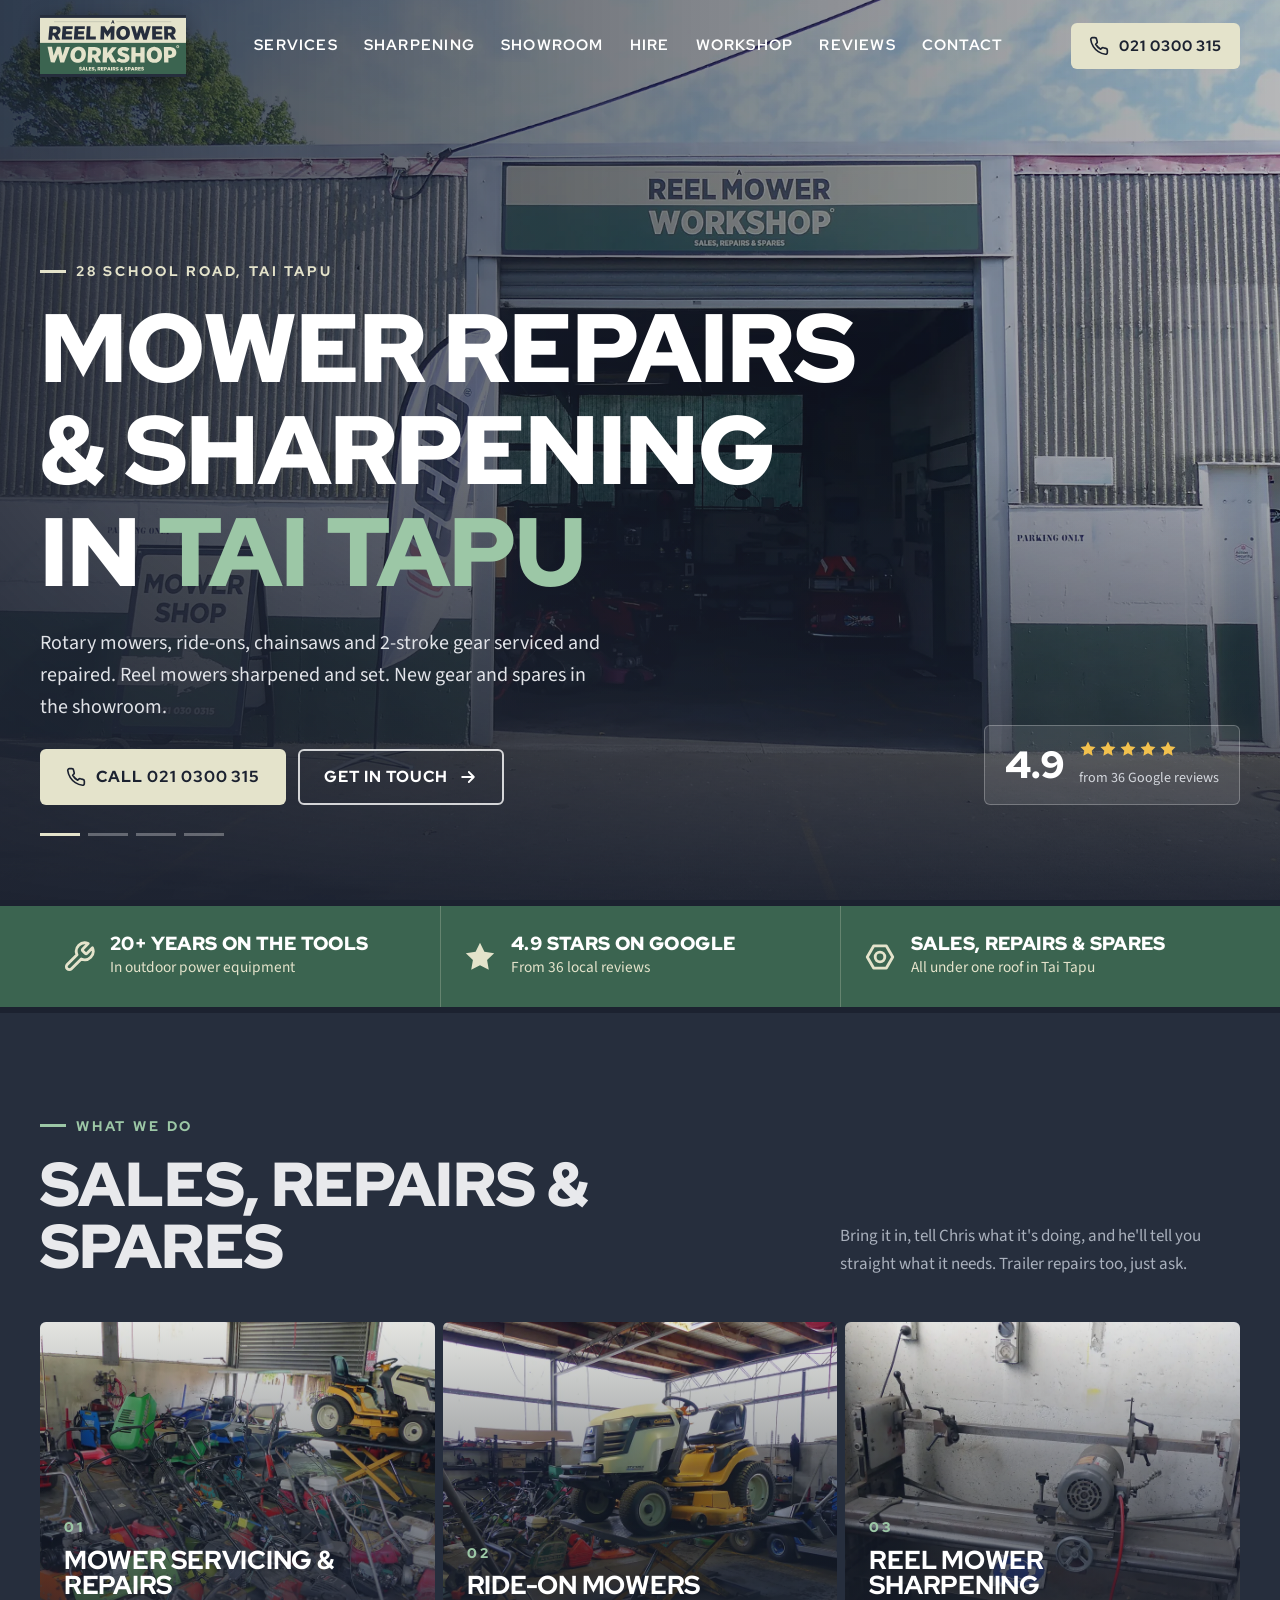
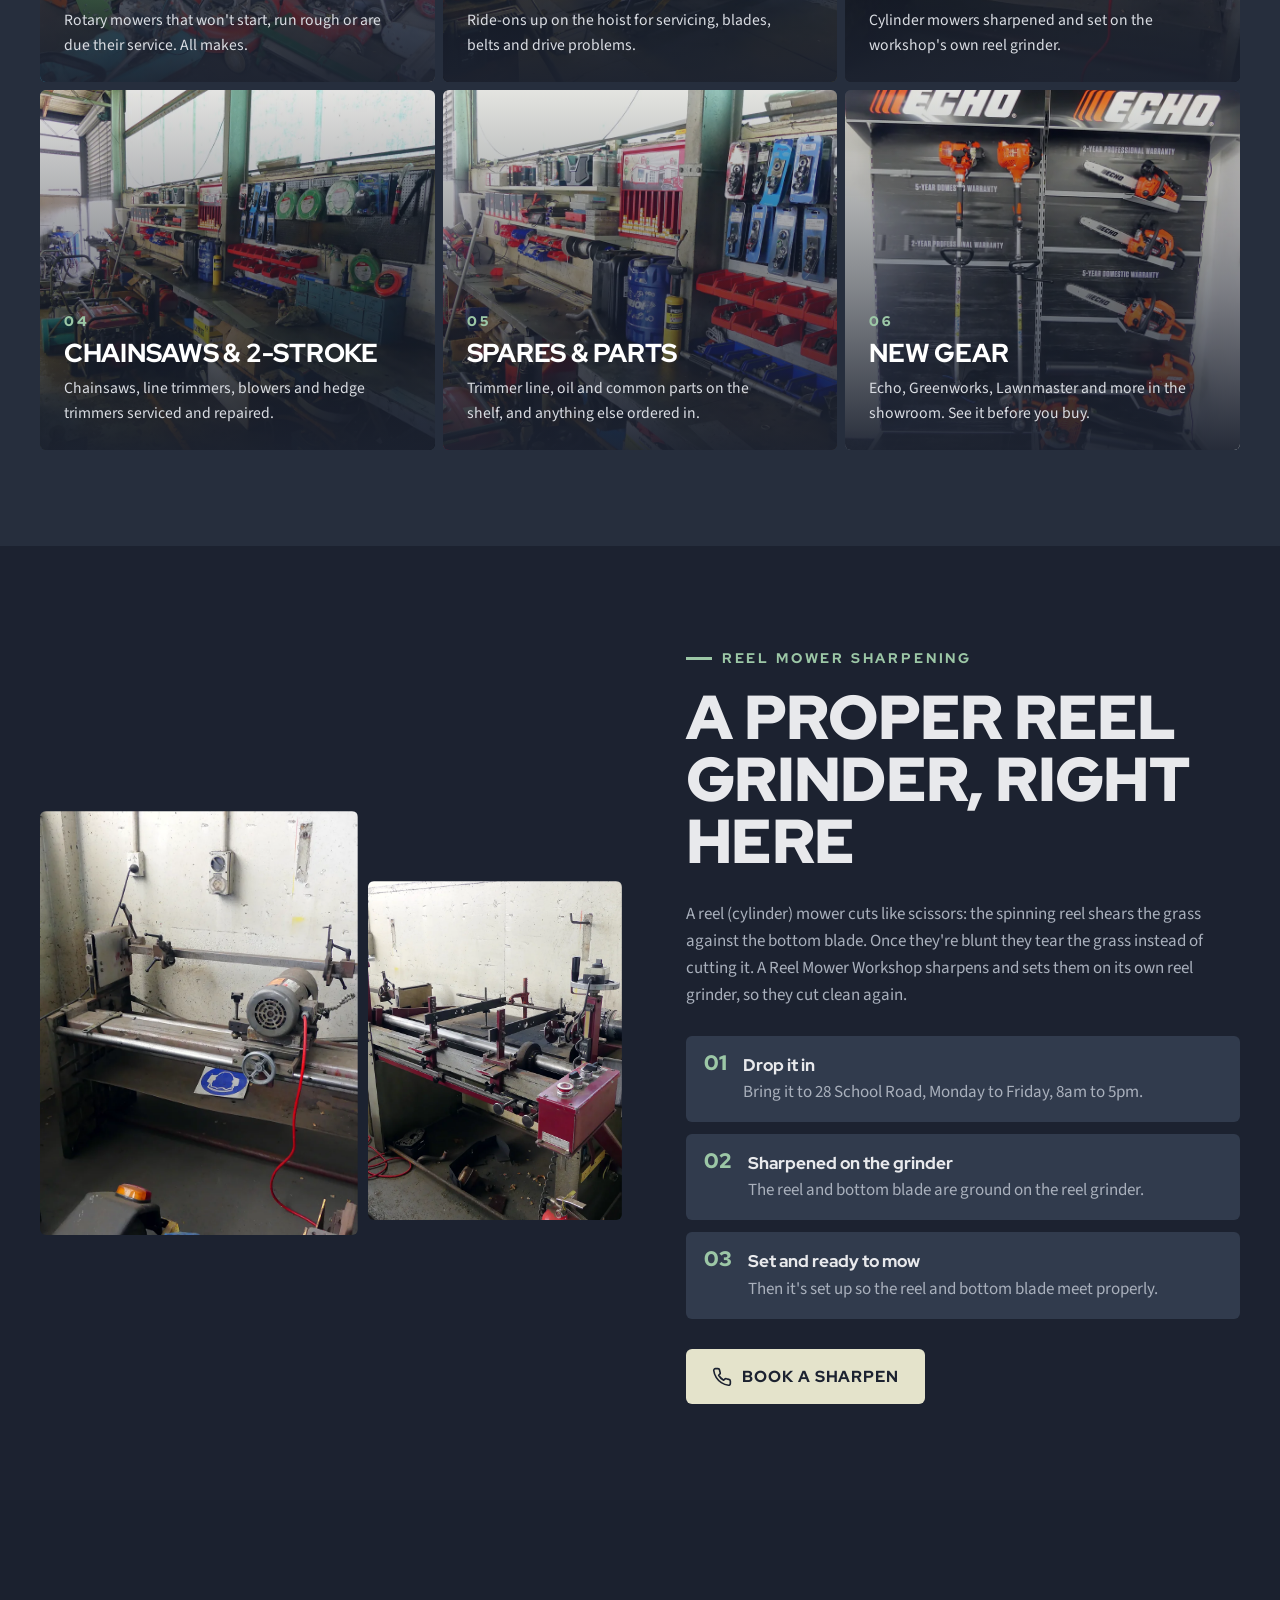
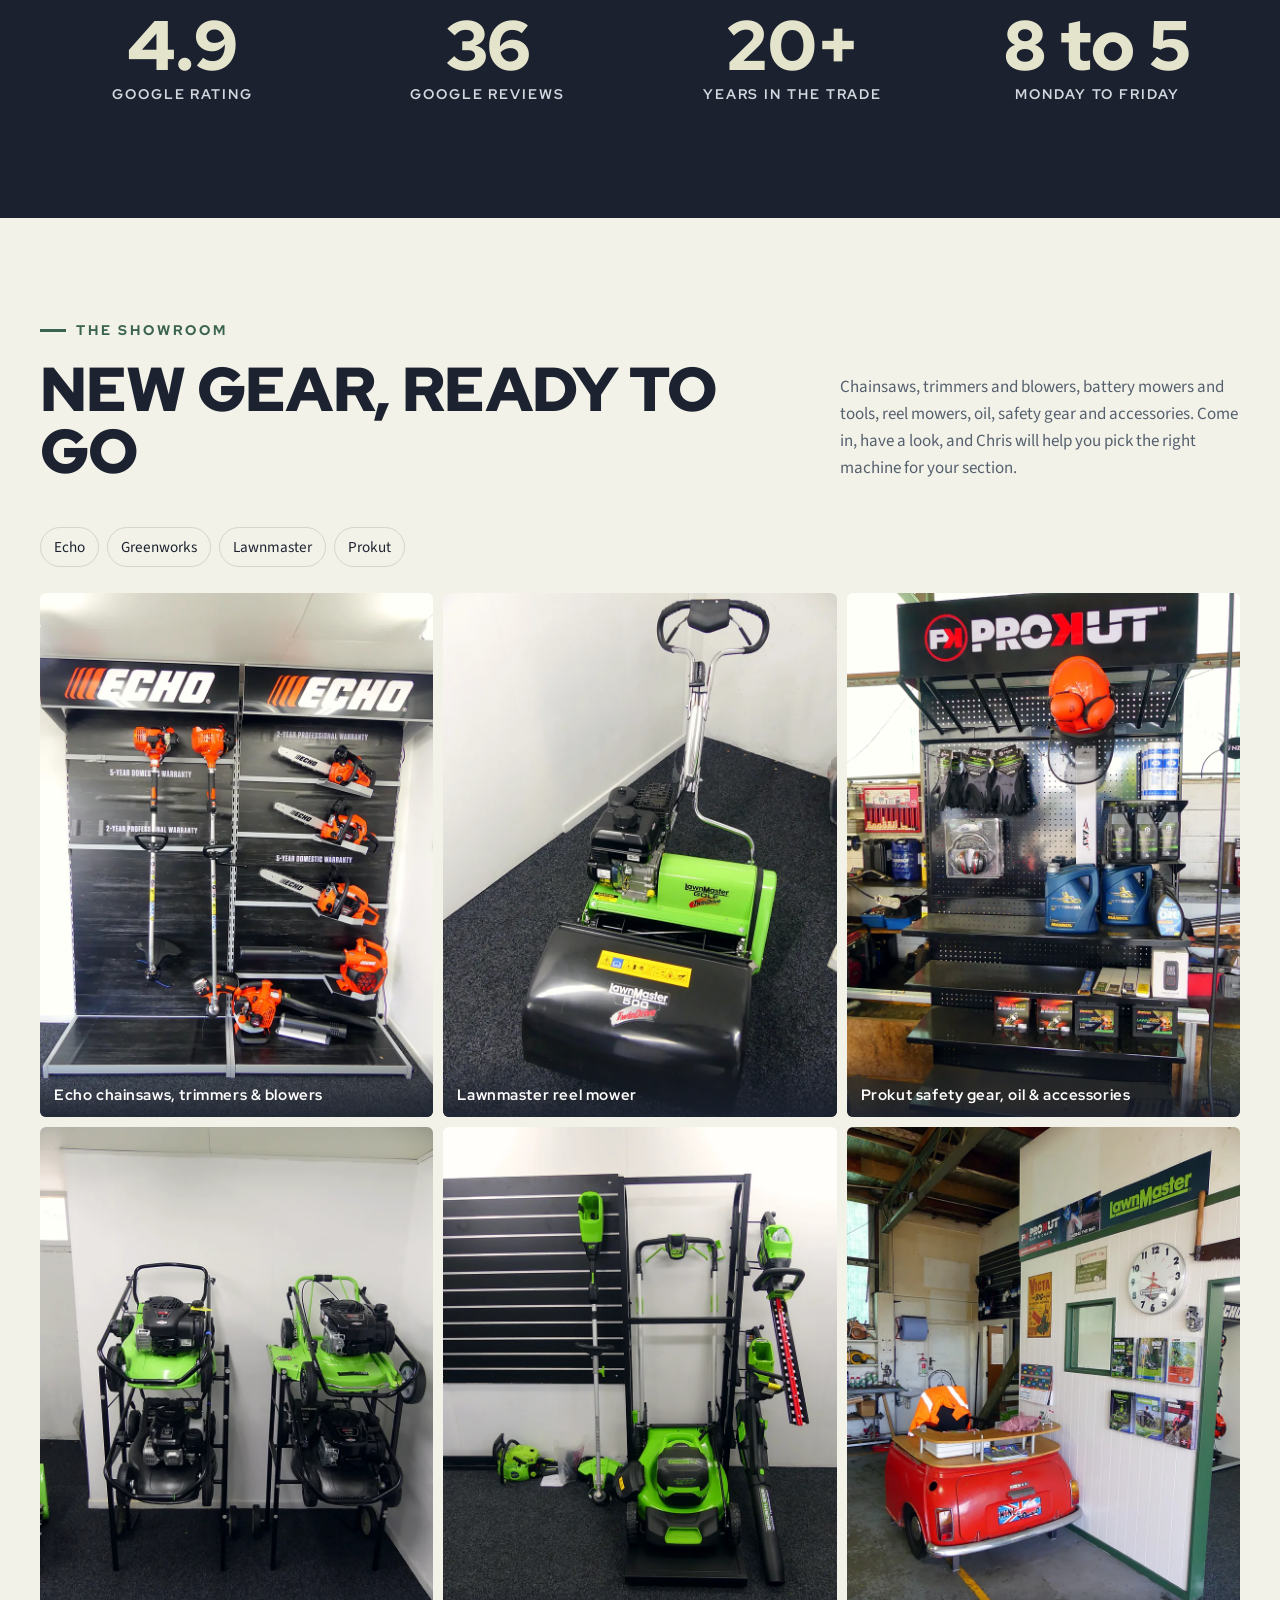
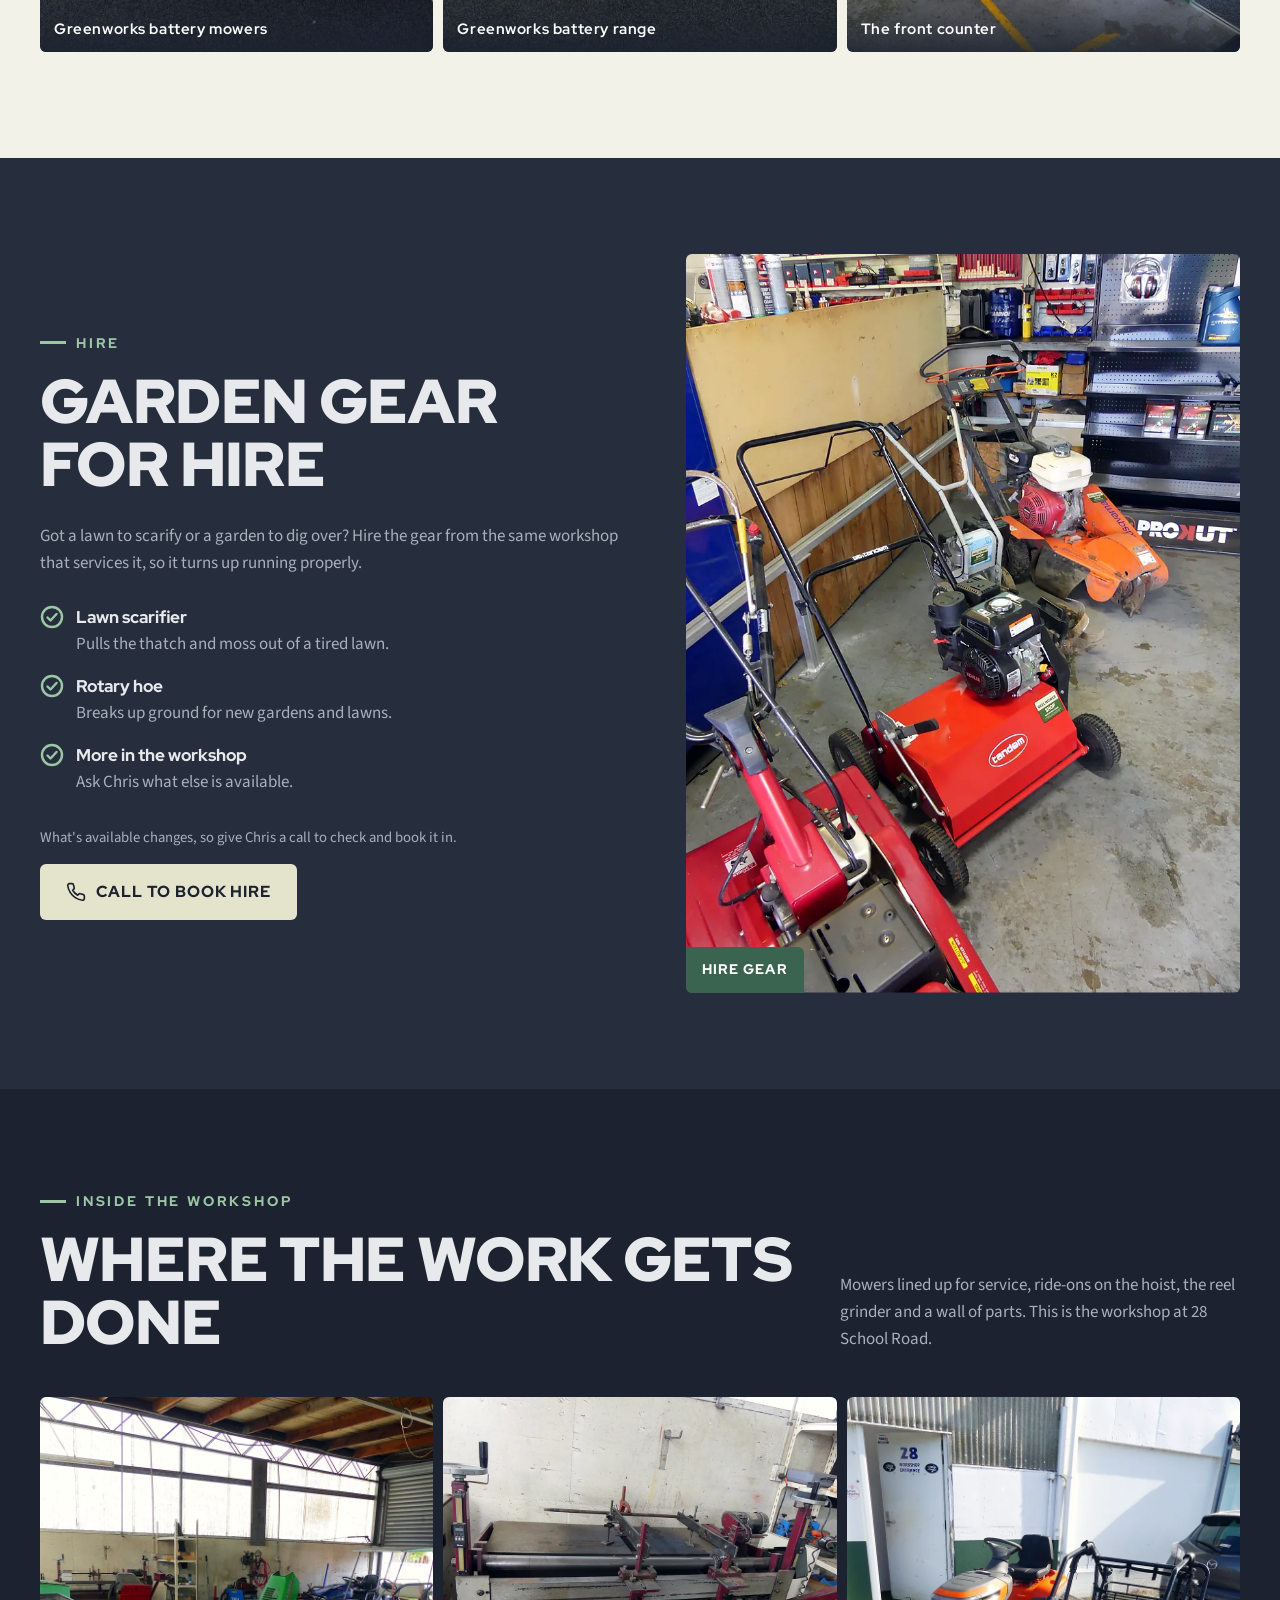
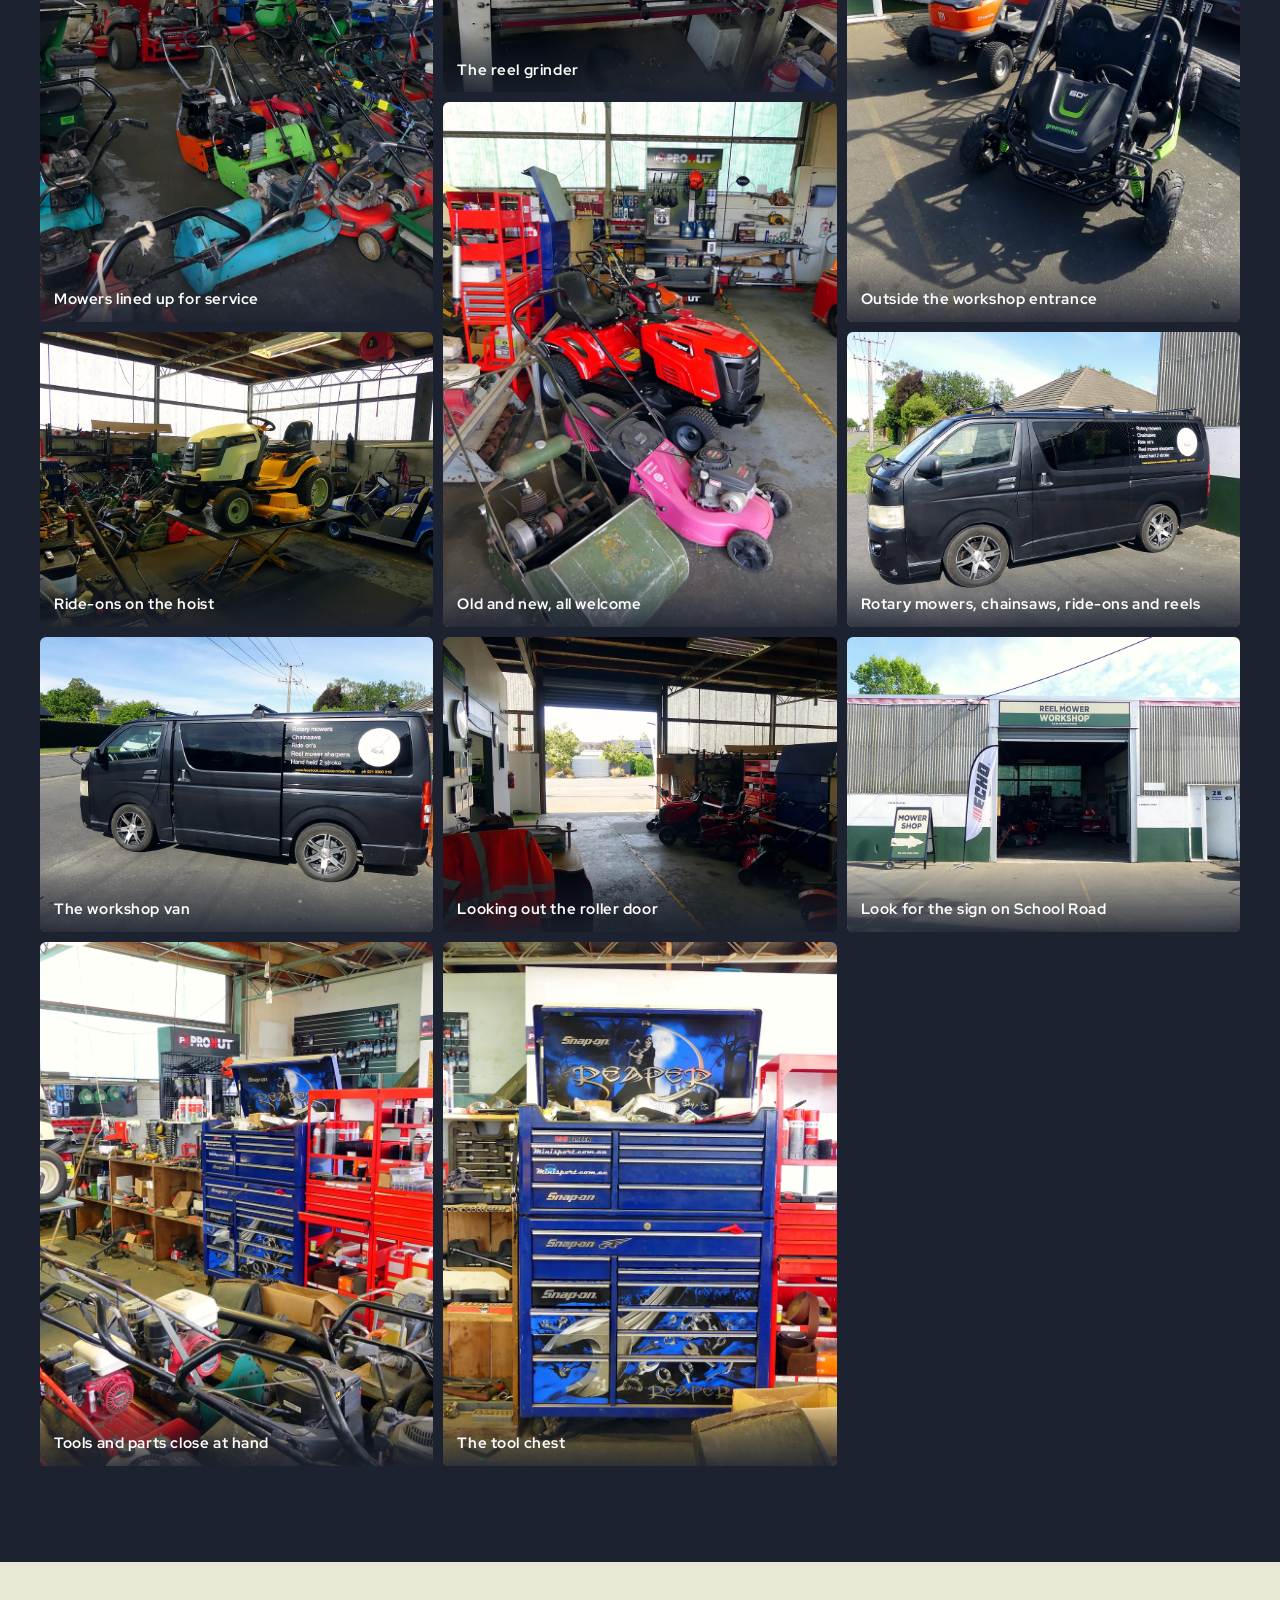
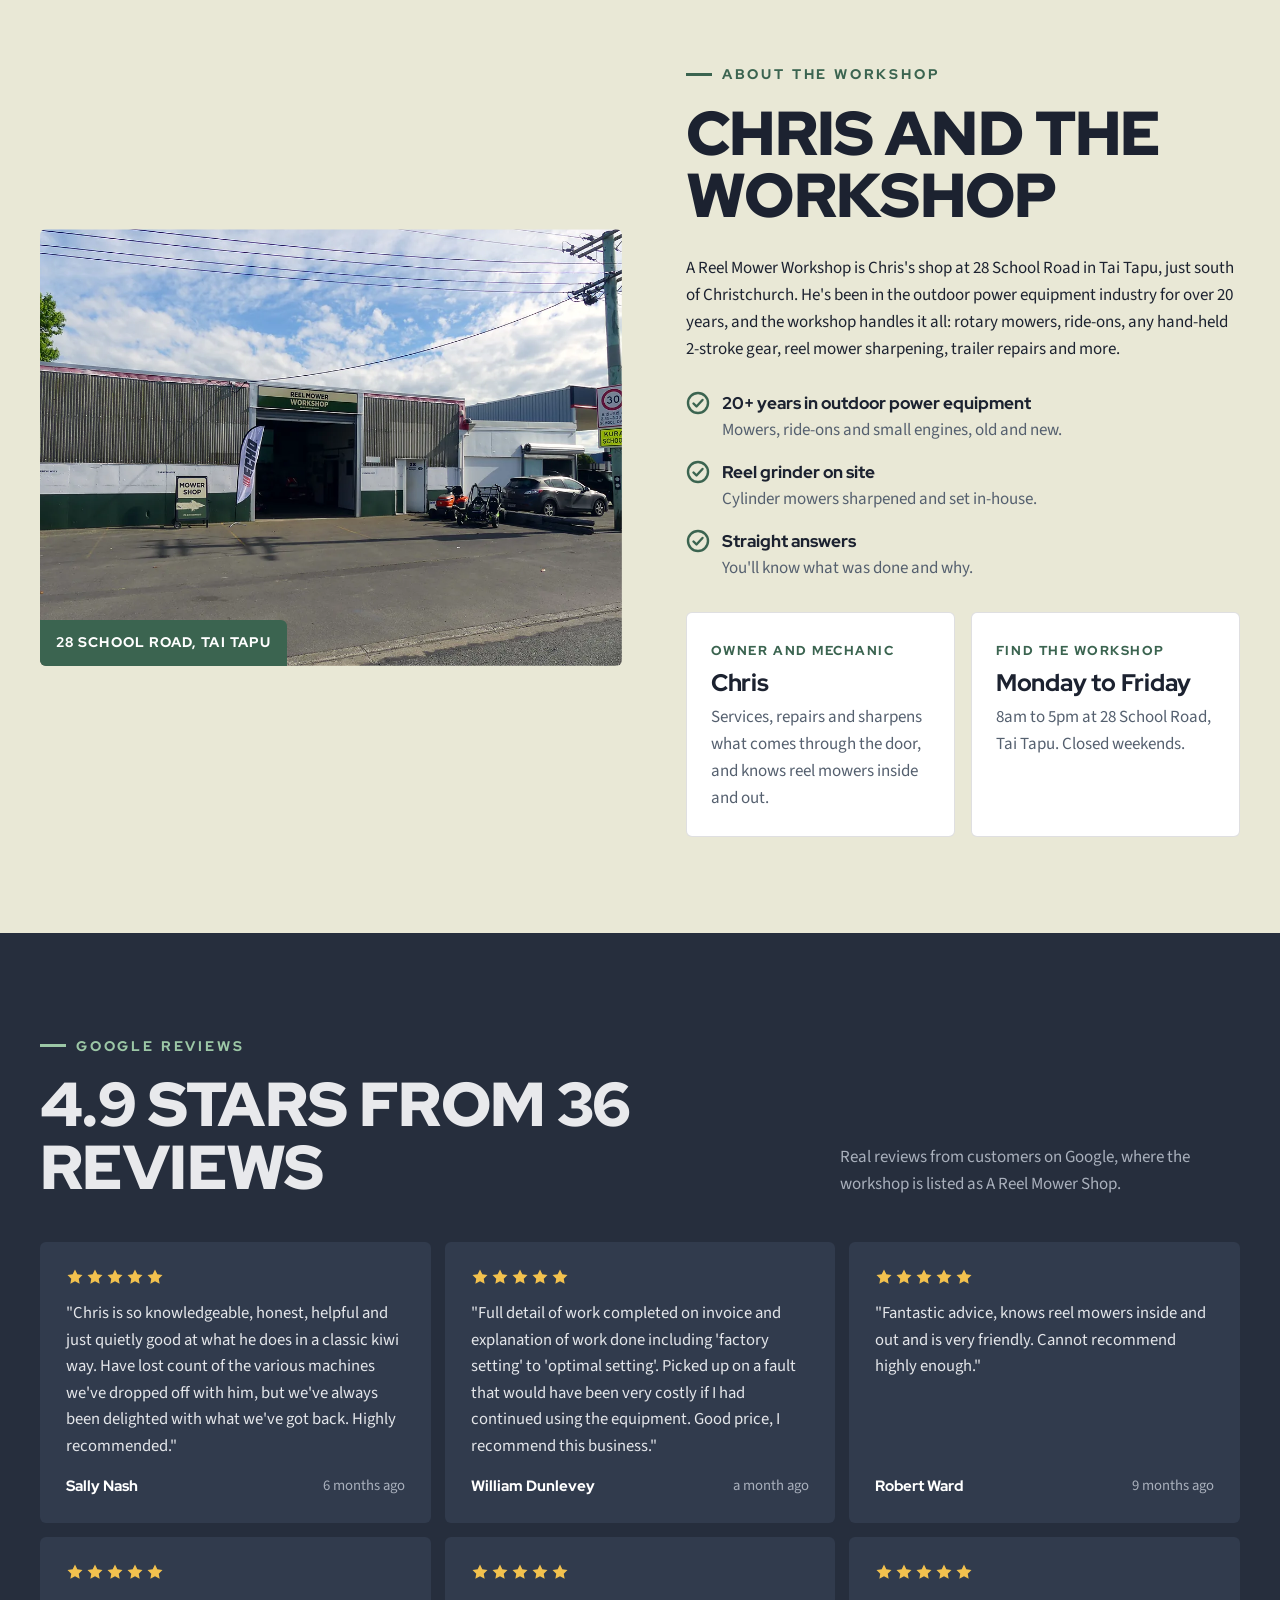
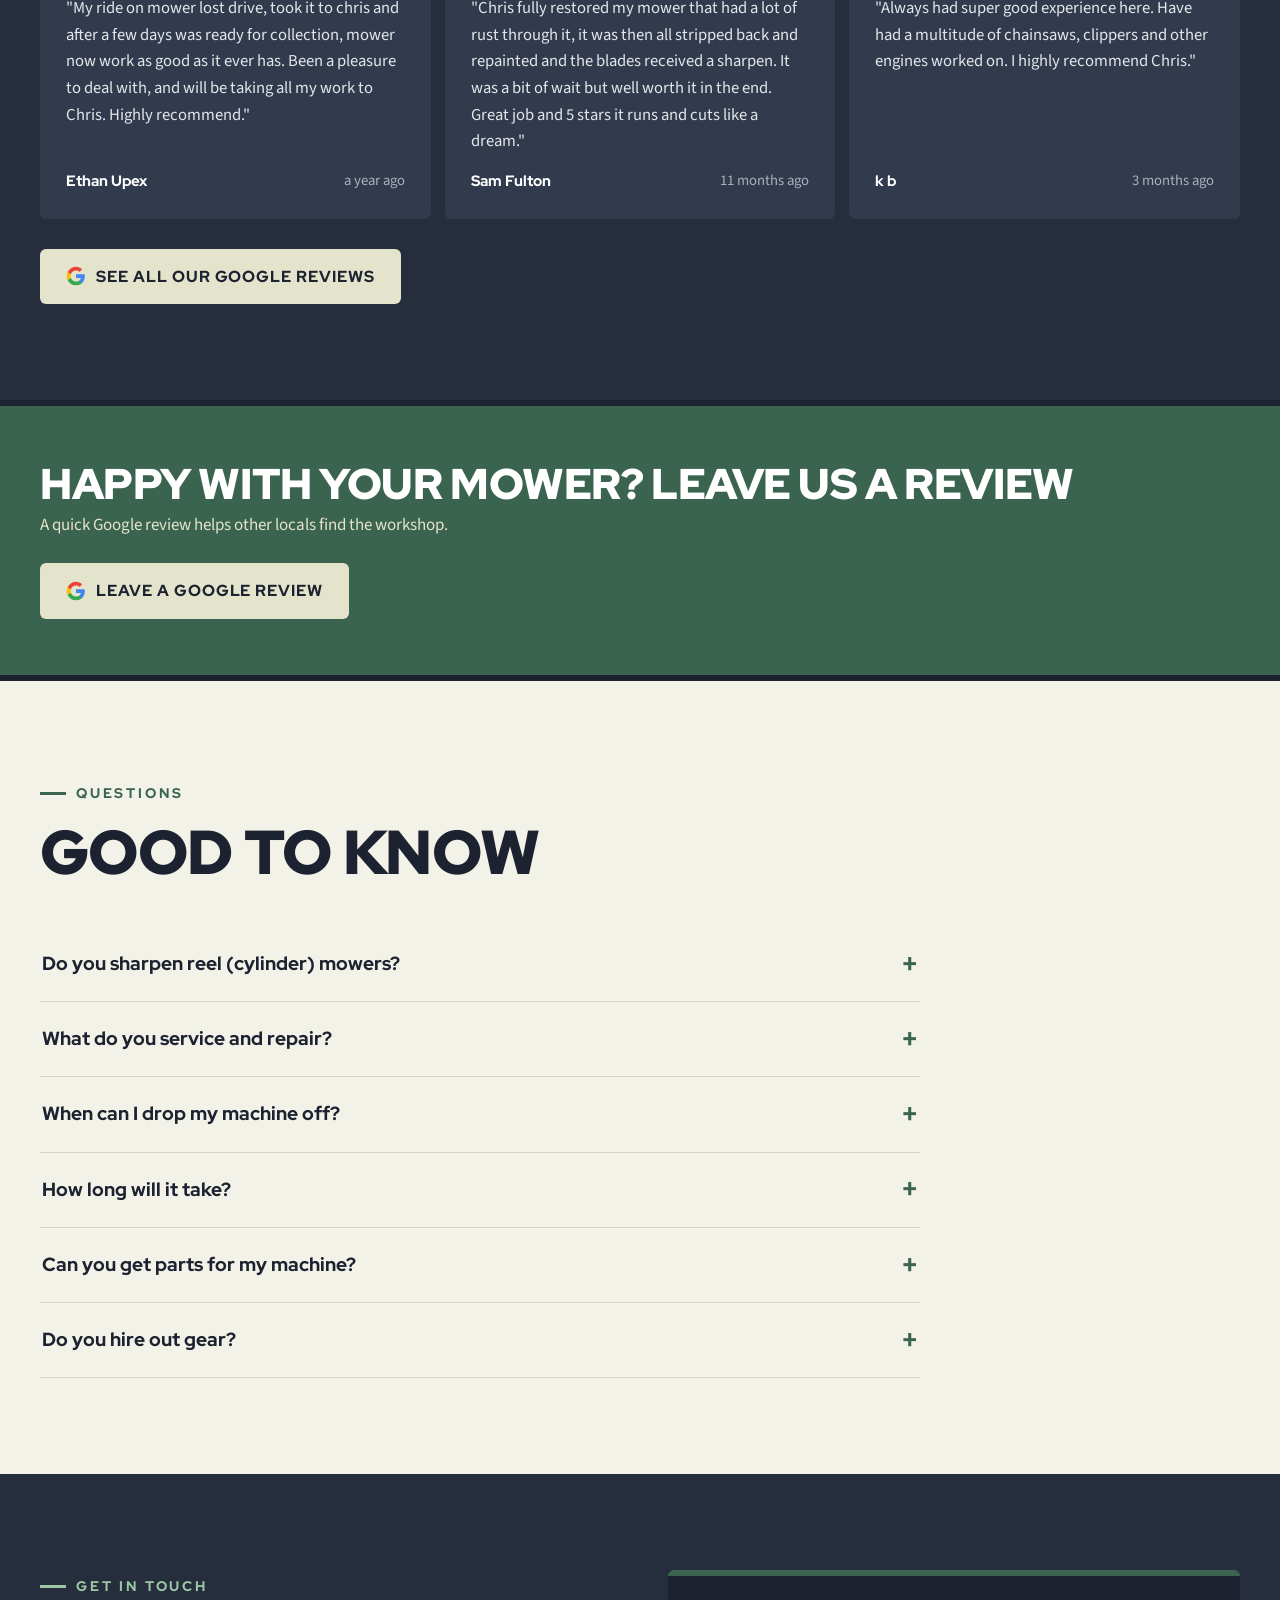
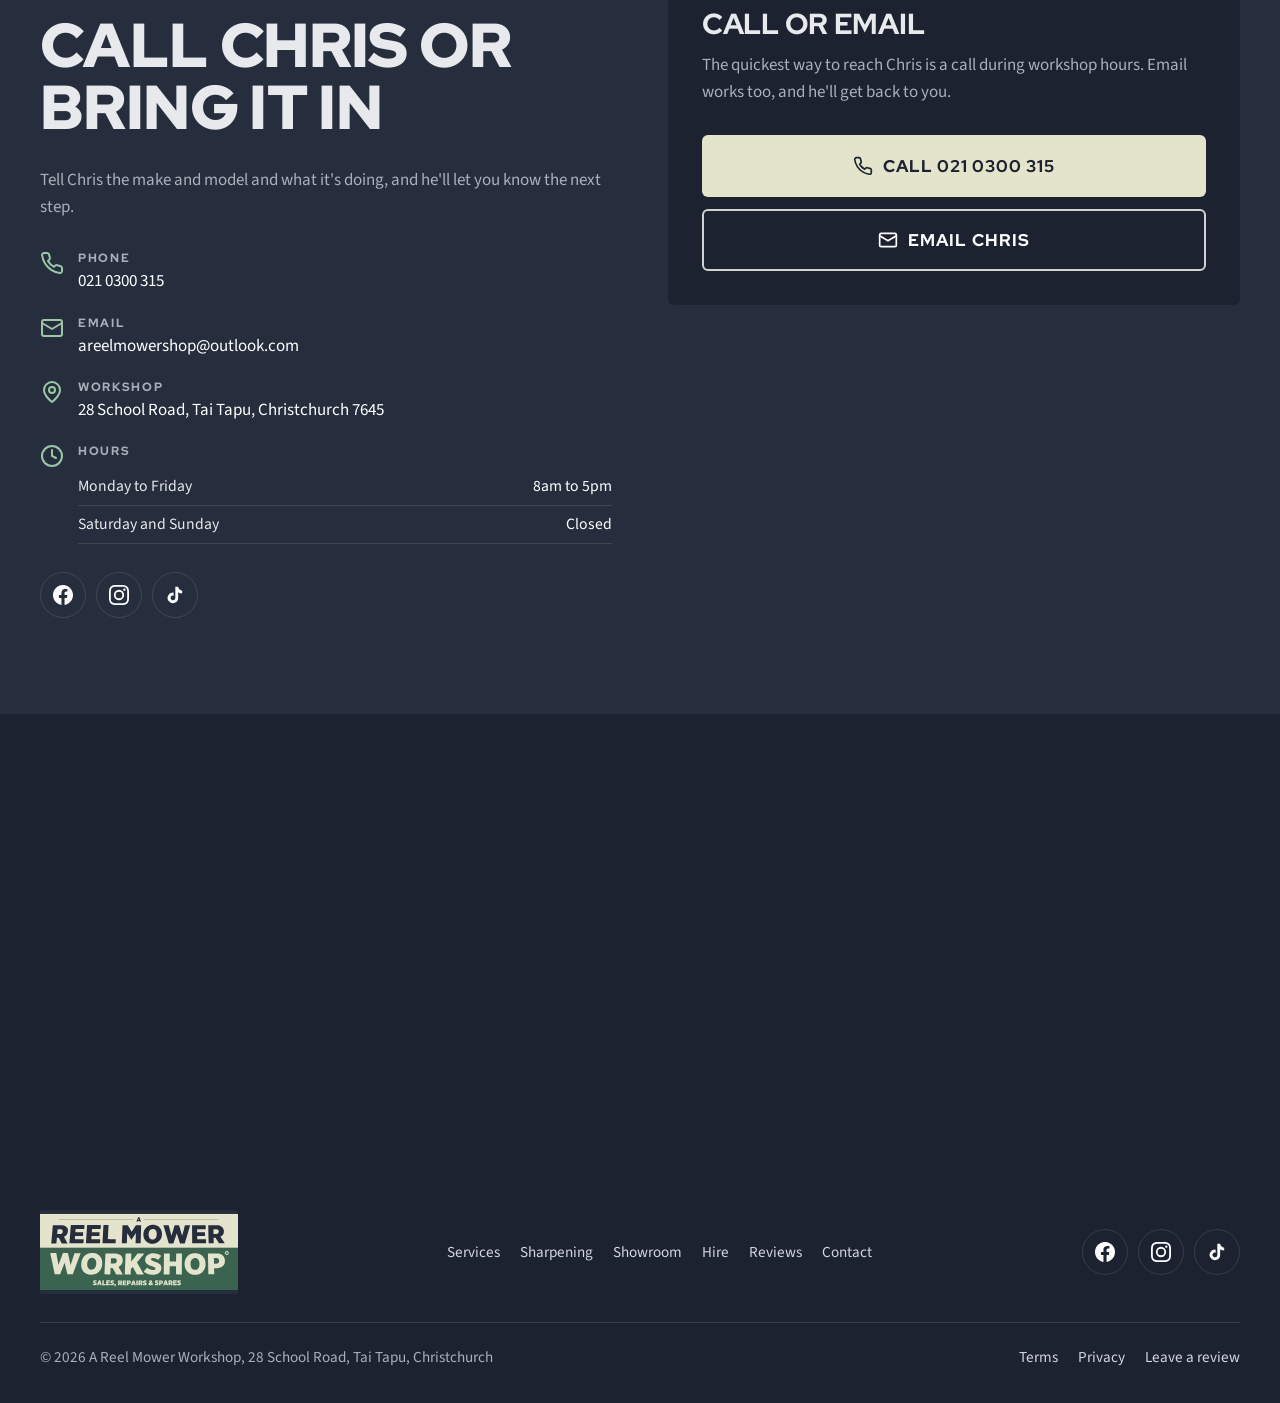
==== commit 8727aae1: "Rebuild as A Reel Mower Workshop: new logo, owner photos, showroom, hire and reel grinder - New logo" ====
--- a/index.html
+++ b/index.html
@@ -1,570 +1,344 @@
 <!DOCTYPE html>
-<html lang="en">
+<html lang="en-NZ">
 <head>
-<meta charset="UTF-8">
-<meta name="viewport" content="width=device-width, initial-scale=1.0">
-<title>A Reel Mower Shop, Christchurch's Cylinder Mower Specialists</title>
-<meta name="description" content="Christchurch's specialist reel mower repair and sharpening workshop. Cylinder mower grinding, small engine repair, full servicing. 4.9 stars. Call +64 210 300 315.">
+<meta charset="utf-8">
+<meta name="viewport" content="width=device-width, initial-scale=1">
+<title>A Reel Mower Workshop | Mower Repairs &amp; Sharpening, Tai Tapu</title>
+<meta name="description" content="Mower repairs, servicing and reel mower sharpening at 28 School Road, Tai Tapu. Rotary mowers, ride-ons, chainsaws and 2-stroke gear, plus new gear, spares and hire. 4.9 stars on Google. Call 021 0300 315.">
+<meta property="og:type" content="website">
+<meta property="og:site_name" content="A Reel Mower Workshop">
+<meta property="og:locale" content="en_NZ">
+<meta property="og:title" content="A Reel Mower Workshop | Mower Repairs &amp; Sharpening, Tai Tapu">
+<meta property="og:description" content="Sales, repairs and spares. Reel mowers sharpened and set, ride-ons and 2-stroke gear serviced, at 28 School Road, Tai Tapu.">
+<meta property="og:image" content="https://a-reel-mower-shop-demo.vercel.app/img/og-image.jpg">
+<meta property="og:image:width" content="1200">
+<meta property="og:image:height" content="630">
+<meta name="twitter:card" content="summary_large_image">
+<meta name="theme-color" content="#1C2230">
+<link rel="icon" href="favicon.ico" sizes="48x48">
+<link rel="icon" href="favicon.svg" type="image/svg+xml">
+<link rel="apple-touch-icon" href="apple-touch-icon.png">
 <link rel="preconnect" href="https://fonts.googleapis.com">
 <link rel="preconnect" href="https://fonts.gstatic.com" crossorigin>
-<link href="https://fonts.googleapis.com/css2?family=Outfit:wght@400;500;600;700;800&family=Inter:wght@300;400;500;600&display=swap" rel="stylesheet">
-<style>
-:root {
-  --bg:      #080e07;
-  --bg2:     #0e1a0c;
-  --bg3:     #142010;
-  --green:   #3e8f30;
-  --greenLt: #56b845;
-  --lime:    #8cc63f;
-  --gold:    #c8a93e;
-  --text:    #eef4ea;
-  --body:    rgba(190,215,183,0.74);
-  --dim:     rgba(140,170,132,0.42);
-  --border:  rgba(255,255,255,0.07);
-  --borderH: rgba(255,255,255,0.13);
-}
-
-*,*::before,*::after{box-sizing:border-box;margin:0;padding:0}
-html{scroll-behavior:smooth}
-body{font-family:'Inter',sans-serif;background:var(--bg);color:var(--text);line-height:1.65;-webkit-font-smoothing:antialiased}
-
-/* ── NAV ── */
-nav{position:fixed;top:0;left:0;right:0;width:100%;z-index:100;height:104px;display:flex;align-items:center;justify-content:space-between;padding:0;background:transparent;transition:background .4s ease,box-shadow .4s ease}
-nav.scrolled{background:rgba(10,18,9,.95);backdrop-filter:blur(18px);box-shadow:0 1px 0 rgba(255,255,255,.07)}
-.nav-logo{display:flex;align-items:center;gap:.75rem;text-decoration:none;padding-left:1rem}
-.nav-logo-icon{height:96px;width:auto;display:block;object-fit:contain;flex-shrink:0}
-.nav-logo-text{display:flex;flex-direction:column;gap:0}
-.nav-logo-name{font-family:'Outfit',sans-serif;font-size:15px;font-weight:700;color:var(--text);letter-spacing:-.01em;line-height:1}
-.nav-logo-sub{font-size:9.5px;color:var(--dim);letter-spacing:.12em;text-transform:uppercase;margin-top:3px}
-.nav-links{display:flex;align-items:center;gap:.2rem}
-.nav-links a{font-size:13px;font-weight:500;color:var(--body);text-decoration:none;padding:.55rem .95rem;border-radius:6px;transition:color .2s,background .2s}
-.nav-links a:hover{color:var(--text);background:rgba(255,255,255,.07)}
-.nav-cta{background:var(--green)!important;color:#fff!important;padding:.6rem 1.35rem!important;border-radius:8px!important;font-weight:600!important;transition:filter .2s,transform .15s!important;margin-right:1rem!important}
-.nav-cta:hover{filter:brightness(1.15)!important;transform:translateY(-1px)!important}
-.hamburger{display:none;flex-direction:column;gap:5px;cursor:pointer;padding:6px;border:1px solid var(--border);border-radius:7px;background:rgba(255,255,255,.06)}
-.hamburger span{display:block;width:20px;height:2px;background:var(--body);border-radius:2px;transition:.3s}
-.mobile-menu{display:none;position:fixed;top:104px;inset-x:0;background:rgba(10,18,9,.98);backdrop-filter:blur(18px);border-bottom:1px solid var(--border);padding:1.2rem 2rem 1.8rem;z-index:99}
-.mobile-menu a{display:block;padding:.75rem 0;font-size:15px;color:var(--body);text-decoration:none;border-bottom:1px solid var(--border)}
-.mobile-menu a:last-child{border-bottom:none;margin-top:.5rem;padding:.9rem 1rem;text-align:center;background:var(--green);border-radius:8px;color:#fff;font-weight:600}
-.mobile-menu.open{display:block}
-
-/* ── HERO ── */
-.hero{position:relative;min-height:100vh;display:flex;align-items:center;overflow:hidden}
-.hero-bg{position:absolute;inset:0;background-image:url('lawnmowers.jpg');background-size:cover;background-position:center 40%;filter:saturate(.75) contrast(1.08)}
-.hero-overlay{position:absolute;inset:0;background:linear-gradient(180deg,rgba(8,14,7,.62) 0%,rgba(8,14,7,.72) 100%)}
-.hero-overlay2{position:absolute;inset:0;background:radial-gradient(circle at 50% 42%,transparent 0%,rgba(8,14,7,.5) 100%)}
-.hero-content{position:relative;z-index:10;max-width:900px;margin:0 auto;padding:0 2rem;padding-top:88px;width:100%;text-align:center}
-.hero-tag{display:inline-flex;align-items:center;gap:.55rem;font-size:.66rem;font-weight:600;letter-spacing:.22em;text-transform:uppercase;color:var(--lime);margin-bottom:1.5rem;padding:.45rem 1rem;border-radius:99px;border:1px solid rgba(140,198,63,.25);background:rgba(140,198,63,.07)}
-.hero-tag::before{content:'';width:6px;height:6px;border-radius:50%;background:var(--greenLt);animation:pulse 2.2s ease-in-out infinite}
-@keyframes pulse{0%,100%{opacity:1;transform:scale(1)}50%{opacity:.35;transform:scale(.78)}}
-.hero h1{font-family:'Outfit',sans-serif;font-size:clamp(2.9rem,7.2vw,5.6rem);font-weight:800;line-height:.95;letter-spacing:-.03em;color:#fff;margin:0 auto 1.5rem;max-width:820px;text-shadow:0 2px 30px rgba(0,0,0,.55)}
-.hero h1 em{font-style:normal;color:var(--greenLt)}
-.hero-sub{font-size:1.05rem;color:rgba(238,244,234,.92);line-height:1.78;max-width:560px;margin:0 auto 2.5rem;text-shadow:0 1px 14px rgba(0,0,0,.6)}
-.hero-btns{display:flex;flex-wrap:wrap;gap:.85rem;margin-bottom:0;justify-content:center}
-.btn-primary{display:inline-flex;align-items:center;gap:.5rem;padding:.95rem 2.1rem;background:linear-gradient(135deg,var(--green),var(--greenLt));color:#fff;border:none;border-radius:9px;font-size:.93rem;font-weight:600;text-decoration:none;cursor:pointer;transition:filter .25s,transform .2s;box-shadow:0 12px 32px rgba(62,143,48,.28)}
-.btn-primary:hover{filter:brightness(1.1);transform:translateY(-2px)}
-.btn-ghost{display:inline-flex;align-items:center;gap:.5rem;padding:.95rem 2.1rem;background:rgba(255,255,255,.05);border:1px solid var(--borderH);color:var(--text);border-radius:9px;font-size:.93rem;font-weight:500;text-decoration:none;transition:border-color .2s,background .2s}
-.btn-ghost:hover{border-color:rgba(255,255,255,.22);background:rgba(255,255,255,.08)}
-.hero-stats{display:flex;flex-wrap:wrap;gap:2.5rem}
-.stat{display:flex;flex-direction:column;gap:.15rem}
-.stat-num{font-family:'Outfit',sans-serif;font-size:1.85rem;font-weight:800;color:var(--text);line-height:1}
-.stat-label{font-size:.7rem;color:var(--dim);letter-spacing:.07em;text-transform:uppercase}
-.stat-accent{color:var(--greenLt)}
-
-/* ── SHAPE DIVIDER ── */
-.shape-down{width:100%;overflow:hidden;line-height:0}
-.shape-down svg{display:block;width:100%;height:56px}
-
-/* ── SECTION COMMONS ── */
-section{padding:5.5rem 2rem}
-.section-inner{max-width:1180px;margin:0 auto}
-.eyebrow{font-size:.66rem;font-weight:600;letter-spacing:.22em;text-transform:uppercase;color:var(--greenLt);margin-bottom:.9rem;display:flex;align-items:center;gap:.65rem}
-.eyebrow::before{content:'';display:block;width:20px;height:2px;background:var(--greenLt);flex-shrink:0}
-h2{font-family:'Outfit',sans-serif;font-size:clamp(2rem,4.2vw,3.1rem);font-weight:800;letter-spacing:-.025em;line-height:1.03;color:var(--text);margin-bottom:1rem}
-.section-body{font-size:.95rem;color:var(--body);line-height:1.82;max-width:520px}
-
-/* ── ABOUT STRIP ── */
-.about-strip{background:var(--bg2);padding:3.2rem 2rem}
-.about-strip-inner{max-width:1180px;margin:0 auto;display:grid;grid-template-columns:1fr 1fr 1fr 1fr;gap:2rem}
-.about-stat{text-align:center;padding:1.5rem 1rem;border-radius:14px;background:var(--bg3);border:1px solid var(--border)}
-.about-stat-num{font-family:'Outfit',sans-serif;font-size:2.4rem;font-weight:800;color:var(--greenLt);line-height:1;margin-bottom:.3rem}
-.about-stat-label{font-size:.77rem;color:var(--body);font-weight:500}
-
-/* ── SERVICES ── */
-.services{background:var(--bg2)}
-.services-grid{display:grid;grid-template-columns:repeat(auto-fit,minmax(250px,1fr));gap:1.2rem;margin-top:3rem}
-.svc-card{background:var(--bg3);border:1px solid var(--border);border-radius:14px;padding:1.8rem;transition:border-color .25s,transform .25s,box-shadow .25s;position:relative;overflow:hidden;cursor:default}
-.svc-card::after{content:'';position:absolute;top:0;left:0;right:0;height:3px;background:linear-gradient(90deg,var(--green),var(--greenLt));opacity:0;transition:opacity .25s}
-.svc-card:hover{border-color:rgba(86,184,69,.25);transform:translateY(-4px);box-shadow:0 20px 50px rgba(0,0,0,.28)}
-.svc-card:hover::after{opacity:1}
-.svc-icon{width:46px;height:46px;border-radius:11px;background:rgba(62,143,48,.12);border:1px solid rgba(62,143,48,.22);display:flex;align-items:center;justify-content:center;margin-bottom:1.1rem;font-size:1.35rem}
-.svc-title{font-family:'Outfit',sans-serif;font-size:1.08rem;font-weight:700;color:var(--text);margin-bottom:.45rem;letter-spacing:-.01em}
-.svc-desc{font-size:.86rem;color:var(--body);line-height:1.72}
-
-/* ── GALLERY ── */
-.gallery-section{padding:5.5rem 2rem}
-.gallery-grid{display:grid;grid-template-columns:repeat(3,1fr);grid-template-rows:auto auto;gap:1rem;margin-top:3rem}
-.gallery-grid img{width:100%;object-fit:cover;border-radius:13px;display:block;transition:transform .35s,filter .35s}
-.gallery-grid img:hover{transform:scale(1.025);filter:brightness(1.07)}
-.gallery-grid .tall{grid-row:span 2;height:100%}
-.gallery-grid .tall img{height:100%;min-height:360px}
-.gallery-std img{aspect-ratio:4/3}
-
-/* ── WHY US ── */
-.why{background:var(--bg2)}
-.why-grid{display:grid;grid-template-columns:1fr 1fr;gap:4.5rem;align-items:center;margin-top:3rem}
-.why-img{border-radius:18px;overflow:hidden;position:relative}
-.why-img img{width:100%;height:480px;object-fit:cover;object-position:center;display:block}
-.why-img-badge{position:absolute;bottom:1.5rem;left:1.5rem;background:rgba(8,14,7,.92);backdrop-filter:blur(14px);border:1px solid var(--borderH);border-radius:13px;padding:1rem 1.35rem;display:flex;align-items:center;gap:.9rem}
-.badge-icon{font-size:1.7rem}
-.badge-text strong{display:block;font-size:.92rem;font-weight:600;color:var(--text);margin-bottom:.1rem}
-.badge-text span{font-size:.75rem;color:var(--dim)}
-.why-list{display:flex;flex-direction:column;gap:1rem;margin-top:1.8rem}
-.why-item{display:flex;align-items:flex-start;gap:.95rem;padding:1.1rem 1.2rem;background:var(--bg3);border:1px solid var(--border);border-radius:12px;transition:border-color .2s}
-.why-item:hover{border-color:rgba(86,184,69,.2)}
-.why-check{width:32px;height:32px;border-radius:8px;background:rgba(62,143,48,.12);border:1px solid rgba(62,143,48,.22);display:flex;align-items:center;justify-content:center;flex-shrink:0;color:var(--greenLt);font-size:.95rem;font-weight:700}
-.why-item-text strong{display:block;font-size:.9rem;font-weight:600;color:var(--text);margin-bottom:.18rem}
-.why-item-text span{font-size:.83rem;color:var(--body)}
-
-/* ── REVIEWS ── */
-.reviews-header{display:flex;flex-wrap:wrap;gap:2rem;align-items:flex-end;justify-content:space-between;margin-bottom:3rem}
-.rating-big{display:flex;align-items:center;gap:1.2rem}
-.rating-num{font-family:'Outfit',sans-serif;font-size:4.2rem;font-weight:800;color:var(--text);line-height:1}
-.stars-row{display:flex;gap:3px;margin-bottom:.3rem}
-.star{color:#f59e0b;font-size:1.1rem}
-.rating-count{font-size:.82rem;color:var(--dim)}
-.google-badge{display:inline-flex;align-items:center;gap:.5rem;padding:.45rem .95rem;background:rgba(255,255,255,.04);border:1px solid var(--border);border-radius:8px;font-size:.77rem;color:var(--dim);margin-top:.4rem}
-.reviews-grid{display:grid;grid-template-columns:repeat(auto-fit,minmax(270px,1fr));gap:1.1rem}
-.review-card{background:var(--bg3);border:1px solid var(--border);border-radius:14px;padding:1.6rem;transition:border-color .2s,transform .2s}
-.review-card:hover{border-color:var(--borderH);transform:translateY(-3px)}
-.review-stars{display:flex;gap:2px;margin-bottom:.9rem}
-.review-text{font-size:.87rem;color:var(--body);line-height:1.76;margin-bottom:1.1rem;font-style:italic}
-.review-author{display:flex;align-items:center;gap:.75rem}
-.review-avatar{width:35px;height:35px;border-radius:50%;background:linear-gradient(135deg,var(--green),#1a4d14);display:flex;align-items:center;justify-content:center;font-size:.78rem;font-weight:700;color:#fff;flex-shrink:0}
-.review-name{font-size:.85rem;font-weight:600;color:var(--text)}
-.review-date{font-size:.72rem;color:var(--dim)}
-
-/* ── CONTACT ── */
-.contact{background:var(--bg2)}
-.contact-grid{display:grid;grid-template-columns:1fr 1.25fr;gap:4rem;margin-top:3rem;align-items:start}
-.contact-info{display:flex;flex-direction:column;gap:.95rem;margin-top:1.5rem}
-.contact-item{display:flex;align-items:flex-start;gap:1rem;padding:1.1rem 1.25rem;background:var(--bg3);border:1px solid var(--border);border-radius:12px}
-.c-icon{width:38px;height:38px;border-radius:9px;background:rgba(62,143,48,.1);border:1px solid rgba(62,143,48,.18);display:flex;align-items:center;justify-content:center;flex-shrink:0;font-size:1.1rem}
-.c-label{font-size:.68rem;font-weight:600;letter-spacing:.1em;text-transform:uppercase;color:var(--dim);margin-bottom:.2rem}
-.c-val{font-size:.93rem;font-weight:500;color:var(--text)}
-.c-val a{color:var(--text);text-decoration:none;transition:color .2s}
-.c-val a:hover{color:var(--greenLt)}
-
-/* FORM */
-.form-card{background:var(--bg3);border:1px solid var(--border);border-radius:16px;padding:2.2rem}
-.form-title{font-family:'Outfit',sans-serif;font-size:1.4rem;font-weight:700;color:var(--text);margin-bottom:1.5rem;letter-spacing:-.01em}
-.form-group{margin-bottom:1rem}
-.form-group label{display:block;font-size:.68rem;font-weight:600;letter-spacing:.1em;text-transform:uppercase;color:var(--dim);margin-bottom:.42rem}
-.form-group input,.form-group select,.form-group textarea{width:100%;padding:.78rem 1rem;background:rgba(255,255,255,.04);border:1px solid var(--border);border-radius:9px;color:var(--text);font-family:'Inter',sans-serif;font-size:.92rem;outline:none;transition:border-color .2s,box-shadow .2s}
-.form-group input::placeholder,.form-group textarea::placeholder{color:rgba(140,170,132,.28)}
-.form-group input:focus,.form-group select:focus,.form-group textarea:focus{border-color:rgba(62,143,48,.45);box-shadow:0 0 0 3px rgba(62,143,48,.1)}
-.form-group select{cursor:pointer;color:var(--body)}
-.form-group select option{background:var(--bg3);color:var(--text)}
-.form-group textarea{resize:vertical;min-height:110px}
-.form-row{display:grid;grid-template-columns:1fr 1fr;gap:.85rem}
-.form-submit{width:100%;padding:.95rem;background:linear-gradient(135deg,var(--green),var(--greenLt));color:#fff;border:none;border-radius:9px;font-size:.95rem;font-weight:600;cursor:pointer;font-family:'Inter',sans-serif;transition:filter .25s,transform .2s;box-shadow:0 10px 28px rgba(62,143,48,.22);margin-top:.4rem}
-.form-submit:hover{filter:brightness(1.1);transform:translateY(-1px)}
-.form-submit:disabled{opacity:.6;transform:none;cursor:not-allowed}
-.form-note{font-size:.72rem;color:var(--dim);margin-top:.75rem;text-align:center}
-.form-success{display:none;text-align:center;padding:2.5rem 1rem}
-.form-success h3{font-family:'Outfit',sans-serif;font-size:1.5rem;font-weight:700;color:var(--text);margin-bottom:.5rem}
-.form-success p{font-size:.9rem;color:var(--body)}
-
-/* ── FOOTER ── */
-footer{background:var(--bg);border-top:1px solid var(--border);padding:2.5rem 2rem}
-.footer-inner{max-width:1180px;margin:0 auto;display:flex;flex-wrap:wrap;align-items:center;justify-content:space-between;gap:1.5rem}
-.footer-logo{display:flex;align-items:center;gap:.75rem;text-decoration:none}
-.footer-links{display:flex;flex-wrap:wrap;gap:1.5rem}
-.footer-links a{font-size:.82rem;color:var(--dim);text-decoration:none;transition:color .2s}
-.footer-links a:hover{color:var(--text)}
-.footer-copy{font-size:.74rem;color:var(--dim);width:100%;text-align:center;padding-top:1.2rem;border-top:1px solid var(--border);margin-top:.5rem}
-
-/* ── ANIMATIONS ── */
-.reveal{opacity:0;transform:translateY(26px);transition:opacity .65s ease,transform .65s ease}
-.reveal.visible{opacity:1;transform:none}
-
-/* ── RESPONSIVE ── */
-@media(max-width:960px){
-  .why-grid{grid-template-columns:1fr}
-  .why-img{order:-1}
-  .contact-grid{grid-template-columns:1fr}
-  .about-strip-inner{grid-template-columns:1fr 1fr}
-}
-@media(max-width:680px){
-  .nav-links{display:none}
-  .hamburger{display:flex}
-  .gallery-grid{grid-template-columns:1fr 1fr}
-  .gallery-grid .tall{grid-row:span 1}
-  .gallery-grid .tall img{min-height:auto}
-  .gallery-std img{aspect-ratio:4/3}
-  .form-row{grid-template-columns:1fr}
-  .hero h1{font-size:2.85rem}
-  .reviews-header{flex-direction:column;align-items:flex-start}
-  section{padding:4rem 1.25rem}
-  .about-strip{padding:2.5rem 1.25rem}
-}
-@media(max-width:480px){
-  .gallery-grid{grid-template-columns:1fr}
-  .about-strip-inner{grid-template-columns:1fr 1fr}
-}
-</style>
+<link href="https://fonts.googleapis.com/css2?family=Red+Hat+Display:wght@700;800;900&family=Source+Sans+3:wght@400;600;700&display=swap" rel="stylesheet">
+<link rel="preload" as="image" href="img/shopfront-1920.webp" imagesrcset="img/shopfront-1080.webp 1080w, img/shopfront-1920.webp 1920w, img/shopfront-3840.webp 3840w" imagesizes="100vw" fetchpriority="high">
+<link rel="stylesheet" href="styles.css">
+<script>document.documentElement.classList.add('js')</script>
+<script type="application/ld+json">
+{"@context":"https://schema.org","@type":"LocalBusiness","name":"A Reel Mower Workshop","alternateName":"A Reel Mower Shop","image":"https://a-reel-mower-shop-demo.vercel.app/img/og-image.jpg","telephone":"+64210300315","address":{"@type":"PostalAddress","streetAddress":"28 School Road","addressLocality":"Tai Tapu","addressRegion":"Canterbury","postalCode":"7645","addressCountry":"NZ"},"geo":{"@type":"GeoCoordinates","latitude":-43.6630589,"longitude":172.5482708},"openingHoursSpecification":[{"@type":"OpeningHoursSpecification","dayOfWeek":["Monday","Tuesday","Wednesday","Thursday","Friday"],"opens":"08:00","closes":"17:00"}],"aggregateRating":{"@type":"AggregateRating","ratingValue":"4.9","reviewCount":"36"},"sameAs":["https://www.facebook.com/areelmowershop"]}
+</script>
 </head>
 <body>
-
-<!-- NAV -->
-<nav id="nav">
-  <a href="#" class="nav-logo">
-    <img src="logo-new.png" alt="A Reel Mower Shop logo" class="nav-logo-icon">
-  </a>
-  <div class="nav-links">
-    <a href="#services">Services</a>
-    <a href="#gallery">Gallery</a>
-    <a href="#reviews">Reviews</a>
-    <a href="#contact" class="nav-cta">Get a Quote</a>
-  </div>
-  <div class="hamburger" onclick="toggleMenu()" id="hamburger">
-    <span></span><span></span><span></span>
-  </div>
-</nav>
-
-<div class="mobile-menu" id="mobileMenu">
-  <a href="#services" onclick="toggleMenu()">Services</a>
-  <a href="#gallery" onclick="toggleMenu()">Gallery</a>
-  <a href="#reviews" onclick="toggleMenu()">Reviews</a>
-  <a href="#contact" onclick="toggleMenu()">Get a Quote</a>
-</div>
-
-<!-- HERO -->
-<section class="hero">
-  <div class="hero-bg"></div>
-  <div class="hero-overlay"></div>
-  <div class="hero-overlay2"></div>
-  <div class="hero-content">
-    <div class="hero-tag" style="margin-left:auto;margin-right:auto">Christchurch's Reel Mower Specialists</div>
-    <h1>Sharp blades.<br><em>Perfect cut.</em><br>Every time.</h1>
-    <p class="hero-sub">Christchurch's dedicated reel mower workshop. Cylinder mower grinding, small engine repair, and full servicing, done right by someone who genuinely loves the craft.</p>
-    <div class="hero-btns">
-      <a href="#contact" class="btn-primary">
-        <svg width="15" height="15" viewBox="0 0 24 24" fill="none" stroke="currentColor" stroke-width="2.5" stroke-linecap="round" stroke-linejoin="round"><path d="M22 16.92v3a2 2 0 01-2.18 2 19.79 19.79 0 01-8.63-3.07A19.5 19.5 0 013.07 9.81 19.79 19.79 0 010 1.18 2 2 0 012 0h3a2 2 0 012 1.72 12.84 12.84 0 00.7 2.81 2 2 0 01-.45 2.11L6.09 7.91a16 16 0 006 6l1.27-1.27a2 2 0 012.11-.45 12.84 12.84 0 002.81.7A2 2 0 0122 14z"/></svg>
-        Get a Quote
-      </a>
-      <a href="#services" class="btn-ghost">Our Services</a>
-    </div>
-  </div>
-</section>
-
-<!-- ABOUT STRIP -->
-<div class="about-strip">
-  <div class="about-strip-inner">
-    <div class="about-stat reveal">
-      <div class="about-stat-num">4.9★</div>
-      <div class="about-stat-label">Google Rating</div>
-    </div>
-    <div class="about-stat reveal">
-      <div class="about-stat-num">33+</div>
-      <div class="about-stat-label">Happy Customers</div>
-    </div>
-    <div class="about-stat reveal">
-      <div class="about-stat-num">All</div>
-      <div class="about-stat-label">Makes & Models</div>
-    </div>
-    <div class="about-stat reveal">
-      <div class="about-stat-num">CHC</div>
-      <div class="about-stat-label">Based in Christchurch</div>
-    </div>
-  </div>
-</div>
-
-<!-- SERVICES -->
-<section class="services" id="services">
-  <div class="section-inner">
-    <div class="reveal">
-      <p class="eyebrow">What We Do</p>
-      <h2>Specialist reel mower<br>services, done properly.</h2>
-      <p class="section-body">Whether your cylinder mower needs a full grind, your engine won't start, or you just want it tuned before the season, Chris has you covered.</p>
-    </div>
-    <div class="services-grid">
-      <div class="svc-card reveal">
-        <div class="svc-title">Cylinder Grinding</div>
-        <p class="svc-desc">Precision relief grinding and bottom blade resurfacing to restore a perfect scissor action. The difference is immediately obvious after a proper grind.</p>
-      </div>
-      <div class="svc-card reveal">
-        <div class="svc-title">Small Engine Repair</div>
-        <p class="svc-desc">Carburettor rebuilds, ignition systems, recoil starters and fuel system repairs on all small engine mowers. Won't start? We'll sort it.</p>
-      </div>
-      <div class="svc-card reveal">
-        <div class="svc-title">Full Mower Service</div>
-        <p class="svc-desc">Complete strip-down, clean, adjustment, lapping and reassembly. Your mower comes back running better than it has in years.</p>
-      </div>
-      <div class="svc-card reveal">
-        <div class="svc-title">Blade Backlapping</div>
-        <p class="svc-desc">Fine honing of the cylinder and bottom blade together for a surgical finish. Ideal for lawn enthusiasts who want a true, stripe-ready cut.</p>
-      </div>
-      <div class="svc-card reveal">
-        <div class="svc-title">Push Mower Repairs</div>
-        <p class="svc-desc">Manual push reel mowers, electric and petrol cylinder mowers, all makes and models welcome. No job too old or too obscure.</p>
-      </div>
-      <div class="svc-card reveal">
-        <div class="svc-title">Parts & Advice</div>
-        <p class="svc-desc">Hard-to-find parts sourced, plus honest advice on whether a repair is worth it. Chris won't sell you something you don't need.</p>
-      </div>
-    </div>
-  </div>
-</section>
-
-<!-- GALLERY -->
-<section class="gallery-section" id="gallery">
-  <div class="section-inner">
-    <div class="reveal">
-      <p class="eyebrow">The Workshop</p>
-      <h2>A proper dedicated<br>mower workshop.</h2>
-      <p class="section-body" style="margin-bottom:0">Chris recently moved into a purpose-built shop at 28 School Road, equipped specifically for cylinder mower precision work.</p>
-    </div>
-    <div class="gallery-grid reveal">
-      <div class="tall">
-        <img src="474523530_625094150058355_576259297696916118_n.jpg" alt="A Reel Mower Shop, workshop and mowers">
-      </div>
-      <div class="gallery-std">
-        <img src="lawnermowerworkbeingdone.jpg" alt="Reel mower repair work in progress">
-      </div>
-      <div class="gallery-std">
-        <img src="yellowlawnmowers.jpg" alt="Reel mowers ready for service">
-      </div>
-    </div>
-  </div>
-</section>
-
-<!-- WHY US -->
-<section class="why">
-  <div class="section-inner">
-    <div class="reveal">
-      <p class="eyebrow">Why Choose Us</p>
-      <h2>The only shop in Christchurch<br>that truly specialises.</h2>
-      <p class="section-body">Most mower shops treat reel mowers as an afterthought. We don't. This is all we do, which means the quality shows.</p>
-    </div>
-    <div class="why-grid">
-      <div class="why-img reveal">
-        <img src="stockingoflawn-Lawn%20Addicts%20Shop.jpg" alt="Reel mowers stocked and ready at A Reel Mower Shop">
-        <div class="why-img-badge">
-          <div class="badge-icon"><svg width="22" height="22" viewBox="0 0 24 24" fill="#f59e0b"><path d="M12 2l3 6.9 7.6.6-5.7 5 1.7 7.4L12 17.8 5.4 21.9l1.7-7.4-5.7-5 7.6-.6z"/></svg></div>
-          <div class="badge-text">
-            <strong>4.9 Stars</strong>
-            <span>33 Google Reviews</span>
-          </div>
+<a class="skip" href="#main">Skip to content</a>
+
+<svg width="0" height="0" style="position:absolute" aria-hidden="true">
+  <defs>
+    <symbol id="i-phone" viewBox="0 0 24 24"><path fill="none" stroke="currentColor" stroke-width="2" stroke-linecap="round" stroke-linejoin="round" d="M22 16.9v3a2 2 0 0 1-2.2 2 19.8 19.8 0 0 1-8.6-3.1 19.5 19.5 0 0 1-6-6A19.8 19.8 0 0 1 2.1 4.2 2 2 0 0 1 4.1 2h3a2 2 0 0 1 2 1.7c.1 1 .4 1.9.7 2.8a2 2 0 0 1-.5 2.1L8 9.9a16 16 0 0 0 6 6l1.3-1.3a2 2 0 0 1 2.1-.4c.9.3 1.8.6 2.8.7a2 2 0 0 1 1.7 2Z"/></symbol>
+    <symbol id="i-mail" viewBox="0 0 24 24"><g fill="none" stroke="currentColor" stroke-width="2" stroke-linecap="round" stroke-linejoin="round"><rect x="2" y="4" width="20" height="16" rx="2"/><path d="m22 7-10 6L2 7"/></g></symbol>
+    <symbol id="i-pin" viewBox="0 0 24 24"><g fill="none" stroke="currentColor" stroke-width="2" stroke-linecap="round" stroke-linejoin="round"><path d="M20 10c0 6-8 12-8 12s-8-6-8-12a8 8 0 0 1 16 0Z"/><circle cx="12" cy="10" r="3"/></g></symbol>
+    <symbol id="i-clock" viewBox="0 0 24 24"><g fill="none" stroke="currentColor" stroke-width="2" stroke-linecap="round"><circle cx="12" cy="12" r="10"/><path d="M12 6v6l4 2"/></g></symbol>
+    <symbol id="i-star" viewBox="0 0 24 24"><path fill="currentColor" d="m12 2 3.1 6.3 6.9 1-5 4.9 1.2 6.8L12 17.8 5.8 21l1.2-6.8-5-4.9 6.9-1Z"/></symbol>
+    <symbol id="i-check" viewBox="0 0 24 24"><g fill="none" stroke="currentColor" stroke-width="2.4" stroke-linecap="round" stroke-linejoin="round"><circle cx="12" cy="12" r="10"/><path d="m7.5 12.5 3 3 6-6.5"/></g></symbol>
+    <symbol id="i-wrench" viewBox="0 0 24 24"><path fill="none" stroke="currentColor" stroke-width="2" stroke-linecap="round" stroke-linejoin="round" d="M14.7 6.3a1 1 0 0 0 0 1.4l1.6 1.6a1 1 0 0 0 1.4 0l3.8-3.8a6 6 0 0 1-7.9 7.9l-6.9 6.9a2.1 2.1 0 0 1-3-3l6.9-6.9a6 6 0 0 1 7.9-7.9l-3.8 3.8Z"/></symbol>
+    <symbol id="i-nut" viewBox="0 0 24 24"><g fill="none" stroke="currentColor" stroke-width="2" stroke-linejoin="round"><path d="M21 12l-4.5 7.8h-9L3 12l4.5-7.8h9Z"/><circle cx="12" cy="12" r="3.4"/></g></symbol>
+    <symbol id="i-store" viewBox="0 0 24 24"><g fill="none" stroke="currentColor" stroke-width="2" stroke-linecap="round" stroke-linejoin="round"><path d="M3 9.5 4.5 4h15L21 9.5"/><path d="M3 9.5a3 3 0 0 0 6 0 3 3 0 0 0 6 0 3 3 0 0 0 6 0"/><path d="M5 12v8h14v-8"/><path d="M10 20v-5h4v5"/></g></symbol>
+    <symbol id="i-arrow" viewBox="0 0 24 24"><path fill="none" stroke="currentColor" stroke-width="2.2" stroke-linecap="round" stroke-linejoin="round" d="M5 12h14m-6-6 6 6-6 6"/></symbol>
+    <symbol id="i-menu" viewBox="0 0 24 24"><path fill="none" stroke="currentColor" stroke-width="2.2" stroke-linecap="round" d="M3 6h18M3 12h18M3 18h18"/></symbol>
+    <symbol id="i-google" viewBox="0 0 24 24"><path fill="#4285F4" d="M22.6 12.3c0-.8-.1-1.6-.2-2.3H12v4.4h5.9a5 5 0 0 1-2.2 3.3v2.7h3.6c2.1-1.9 3.3-4.8 3.3-8.1Z"/><path fill="#34A853" d="M12 23c3 0 5.5-1 7.3-2.7l-3.6-2.7c-1 .7-2.2 1.1-3.7 1.1-2.9 0-5.3-1.9-6.2-4.5H2.1v2.8A11 11 0 0 0 12 23Z"/><path fill="#FBBC05" d="M5.8 14.2a6.6 6.6 0 0 1 0-4.3V7.1H2.1a11 11 0 0 0 0 9.9l3.7-2.8Z"/><path fill="#EA4335" d="M12 5.4c1.6 0 3.1.6 4.2 1.7l3.2-3.2A11 11 0 0 0 2.1 7.1l3.7 2.8C6.7 7.3 9.1 5.4 12 5.4Z"/></symbol>
+    <symbol id="i-facebook" viewBox="0 0 24 24"><path fill="currentColor" d="M24 12.07C24 5.41 18.63 0 12 0S0 5.4 0 12.07C0 18.1 4.39 23.1 10.13 24v-8.44H7.08v-3.49h3.04V9.41c0-3.02 1.8-4.7 4.54-4.7 1.31 0 2.68.24 2.68.24v2.97h-1.5c-1.5 0-1.96.93-1.96 1.89v2.26h3.33l-.53 3.5h-2.8V24C19.62 23.1 24 18.1 24 12.07Z"/></symbol>
+    <symbol id="i-instagram" viewBox="0 0 24 24"><path fill="currentColor" d="M12 2.16c3.2 0 3.58.01 4.85.07 1.17.05 1.8.25 2.23.41.56.22.96.48 1.38.9.42.42.68.82.9 1.38.16.42.36 1.06.41 2.23.06 1.27.07 1.65.07 4.85s-.01 3.58-.07 4.85c-.05 1.17-.25 1.8-.41 2.23-.22.56-.48.96-.9 1.38-.42.42-.82.68-1.38.9-.42.16-1.06.36-2.23.41-1.27.06-1.65.07-4.85.07s-3.58-.01-4.85-.07c-1.17-.05-1.8-.25-2.23-.41a3.7 3.7 0 0 1-1.38-.9 3.7 3.7 0 0 1-.9-1.38c-.16-.42-.36-1.06-.41-2.23C2.17 15.58 2.16 15.2 2.16 12s.01-3.58.07-4.85c.05-1.17.25-1.8.41-2.23.22-.56.48-.96.9-1.38.42-.42.82-.68 1.38-.9.42-.16 1.06-.36 2.23-.41C8.42 2.17 8.8 2.16 12 2.16M12 0C8.74 0 8.33.01 7.05.07 5.78.13 4.9.33 4.14.63a5.9 5.9 0 0 0-2.13 1.38A5.9 5.9 0 0 0 .63 4.14C.33 4.9.13 5.78.07 7.05.01 8.33 0 8.74 0 12s.01 3.67.07 4.95c.06 1.27.26 2.15.56 2.91.31.79.72 1.46 1.38 2.13a5.9 5.9 0 0 0 2.13 1.38c.76.3 1.64.5 2.91.56C8.33 23.99 8.74 24 12 24s3.67-.01 4.95-.07c1.27-.06 2.15-.26 2.91-.56a5.9 5.9 0 0 0 2.13-1.38 5.9 5.9 0 0 0 1.38-2.13c.3-.76.5-1.64.56-2.91.06-1.28.07-1.69.07-4.95s-.01-3.67-.07-4.95c-.06-1.27-.26-2.15-.56-2.91a5.9 5.9 0 0 0-1.38-2.13A5.9 5.9 0 0 0 19.86.63C19.1.33 18.22.13 16.95.07 15.67.01 15.26 0 12 0Zm0 5.84a6.16 6.16 0 1 0 0 12.32 6.16 6.16 0 0 0 0-12.32ZM12 16a4 4 0 1 1 0-8 4 4 0 0 1 0 8Zm6.4-11.85a1.44 1.44 0 1 0 0 2.88 1.44 1.44 0 0 0 0-2.88Z"/></symbol>
+    <symbol id="i-tiktok" viewBox="0 0 24 24"><path fill="currentColor" d="M19.6 6.7a4.8 4.8 0 0 1-3.8-4.2V2h-3.4v13.5a2.9 2.9 0 0 1-5.2 1.7 2.9 2.9 0 0 1 3.2-4.5V9.2a6.3 6.3 0 0 0-5.4 10.7 6.3 6.3 0 0 0 10.8-4.4V8.6a8.2 8.2 0 0 0 4.8 1.5V6.7h-1Z"/></symbol>
+  </defs>
+</svg>
+
+<!-- 1. NAV -->
+<header class="nav" id="nav">
+  <div class="wrap">
+    <a class="logo" href="#top" aria-label="A Reel Mower Workshop, home"><img src="img/logo-sign.svg" alt="A Reel Mower Workshop: Sales, Repairs &amp; Spares" width="3600" height="1528"></a>
+    <ul class="nav-links" id="navLinks">
+      <li><a href="#services">Services</a></li>
+      <li><a href="#sharpening">Sharpening</a></li>
+      <li><a href="#showroom">Showroom</a></li>
+      <li><a href="#hire">Hire</a></li>
+      <li><a href="#workshop">Workshop</a></li>
+      <li><a href="#reviews">Reviews</a></li>
+      <li><a href="#contact">Contact</a></li>
+    </ul>
+    <div class="nav-right">
+      <a class="btn btn-primary nav-call" href="tel:+64210300315" aria-label="Call 021 0300 315"><svg><use href="#i-phone"/></svg><span class="label">021 0300 315</span></a>
+      <button class="burger" id="burger" aria-label="Open menu" aria-expanded="false" aria-controls="navLinks"><svg><use href="#i-menu"/></svg></button>
+    </div>
+  </div>
+</header>
+
+<main id="main">
+<!-- 2. HERO -->
+<section class="hero" id="top" aria-label="Introduction">
+  <div class="hero-slides" id="slides">
+    <img class="active" src="img/shopfront-1920.webp" srcset="img/shopfront-1080.webp 1080w, img/shopfront-1920.webp 1920w, img/shopfront-3840.webp 3840w" sizes="100vw" width="3840" height="2880" alt="The A Reel Mower Workshop shopfront at 28 School Road, Tai Tapu, with the new sign over the roller door" fetchpriority="high">
+    <img src="img/workshop-floor-1920.webp" srcset="img/workshop-floor-1080.webp 1080w, img/workshop-floor-1920.webp 1920w, img/workshop-floor-3840.webp 3840w" sizes="100vw" width="3840" height="2880" alt="Rotary mowers and ride-ons lined up inside the workshop" loading="lazy">
+    <img src="img/rideon-hoist-1920.webp" srcset="img/rideon-hoist-1080.webp 1080w, img/rideon-hoist-1920.webp 1920w, img/rideon-hoist-3840.webp 3840w" sizes="100vw" width="3840" height="2880" alt="A Cub Cadet ride-on mower up on the workshop hoist" loading="lazy">
+    <img src="img/workshop-benches-1920.webp" srcset="img/workshop-benches-1080.webp 1080w, img/workshop-benches-1920.webp 1920w, img/workshop-benches-3840.webp 3840w" sizes="100vw" width="3840" height="2880" alt="Tool chests, parts shelves and mowers waiting for service" loading="lazy">
+  </div>
+  <div class="wrap">
+    <span class="eyebrow hero-fade">28 School Road, Tai Tapu</span>
+    <h1><span class="line"><span>Mower repairs</span></span><span class="line"><span>&amp; sharpening</span></span><span class="line"><span>in <span class="hl">Tai Tapu</span></span></span></h1>
+    <div class="hero-bottom hero-fade">
+      <div>
+        <p class="lead">Rotary mowers, ride-ons, chainsaws and 2-stroke gear serviced and repaired. Reel mowers sharpened and set. New gear and spares in the showroom.</p>
+        <div class="hero-ctas">
+          <a class="btn btn-primary" href="tel:+64210300315"><svg><use href="#i-phone"/></svg>Call 021 0300 315</a>
+          <a class="btn btn-ghost" href="#contact">Get in touch <svg><use href="#i-arrow"/></svg></a>
         </div>
       </div>
-      <div class="reveal">
-        <div class="why-list">
-          <div class="why-item">
-            <div class="why-check">✓</div>
-            <div class="why-item-text">
-              <strong>Reel Mower Specialists</strong>
-              <span>We focus exclusively on cylinder and reel mowers, not an add-on service at a general repair shop.</span>
-            </div>
-          </div>
-          <div class="why-item">
-            <div class="why-check">✓</div>
-            <div class="why-item-text">
-              <strong>Purpose-Built Workshop</strong>
-              <span>Operating from a dedicated shop at 28 School Road with proper grinding and lapping equipment.</span>
-            </div>
-          </div>
-          <div class="why-item">
-            <div class="why-check">✓</div>
-            <div class="why-item-text">
-              <strong>Honest, Straightforward Service</strong>
-              <span>Chris tells you exactly what's needed and what isn't. No inflated quotes, no unnecessary work.</span>
-            </div>
-          </div>
-          <div class="why-item">
-            <div class="why-check">✓</div>
-            <div class="why-item-text">
-              <strong>All Makes Welcome</strong>
-              <span>From vintage push reels to modern cylinder mowers, if it has a reel, we can service it.</span>
-            </div>
-          </div>
-        </div>
+      <a class="rating" href="https://www.google.com/maps/place/A+Reel+Mower+Shop/@-43.6630589,172.5482708,17z/data=!4m8!3m7!1s0x6d322113e510ee21:0x99506ce617f66926!8m2!3d-43.6630589!4d172.5482708!9m1!1b1!16s%2Fg%2F11pdr46jh4" target="_blank" rel="noopener">
+        <span class="num">4.9</span>
+        <span><span class="stars" aria-label="5 out of 5 stars"><svg><use href="#i-star"/></svg><svg><use href="#i-star"/></svg><svg><use href="#i-star"/></svg><svg><use href="#i-star"/></svg><svg><use href="#i-star"/></svg></span><small>from 36 Google reviews</small></span>
+      </a>
+    </div>
+    <div class="slide-dots hero-fade" id="dots" aria-hidden="true"><span class="on"></span><span></span><span></span><span></span></div>
+  </div>
+</section>
+
+<!-- 3. TRUST STRIP -->
+<section class="trust" aria-label="Why bring it here">
+  <div class="wrap trust-grid">
+    <div class="trust-item"><svg class="icon"><use href="#i-wrench"/></svg><div><strong>20+ years on the tools</strong><span>In outdoor power equipment</span></div></div>
+    <div class="trust-item"><svg class="icon"><use href="#i-star"/></svg><div><strong>4.9 stars on Google</strong><span>From 36 local reviews</span></div></div>
+    <div class="trust-item"><svg class="icon"><use href="#i-nut"/></svg><div><strong>Sales, repairs &amp; spares</strong><span>All under one roof in Tai Tapu</span></div></div>
+  </div>
+</section>
+
+<!-- 4. SERVICES -->
+<section id="services" class="band-dark">
+  <div class="wrap">
+    <div class="section-head reveal">
+      <div><span class="eyebrow">What we do</span><h2>Sales, repairs &amp; spares</h2></div>
+      <p class="muted">Bring it in, tell Chris what it's doing, and he'll tell you straight what it needs. Trailer repairs too, just ask.</p>
+    </div>
+    <div class="tiles">
+      <article class="tile reveal"><img src="img/workshop-mowers-1080.webp" srcset="img/workshop-mowers-1080.webp 810w, img/workshop-mowers-1920.webp 1440w" sizes="(max-width:620px) 100vw, (max-width:960px) 50vw, 33vw" width="1440" height="1920" alt="Rotary mowers lined up in the workshop for servicing" loading="lazy"><div class="tile-body"><span class="tile-num">01</span><h3>Mower servicing &amp; repairs</h3><p>Rotary mowers that won't start, run rough or are due their service. All makes.</p></div></article>
+      <article class="tile reveal"><img src="img/rideon-hoist-3-1080.webp" srcset="img/rideon-hoist-3-1080.webp 1080w, img/rideon-hoist-3-1920.webp 1920w" sizes="(max-width:620px) 100vw, (max-width:960px) 50vw, 33vw" width="1920" height="1440" alt="A ride-on mower on the hoist in the workshop" loading="lazy"><div class="tile-body"><span class="tile-num">02</span><h3>Ride-on mowers</h3><p>Ride-ons up on the hoist for servicing, blades, belts and drive problems.</p></div></article>
+      <article class="tile reveal"><img src="img/reel-grinder-2-1080.webp" srcset="img/reel-grinder-2-1080.webp 1080w, img/reel-grinder-2-1920.webp 1920w" sizes="(max-width:620px) 100vw, (max-width:960px) 50vw, 33vw" width="1920" height="1440" alt="The workshop's reel grinder for sharpening cylinder mowers" loading="lazy"><div class="tile-body"><span class="tile-num">03</span><h3>Reel mower sharpening</h3><p>Cylinder mowers sharpened and set on the workshop's own reel grinder.</p></div></article>
+      <article class="tile reveal"><img src="img/workbench-1080.webp" srcset="img/workbench-1080.webp 1080w, img/workbench-1920.webp 1920w" sizes="(max-width:620px) 100vw, (max-width:960px) 50vw, 33vw" width="1920" height="1440" alt="The workbench with trimmer line, parts and tools" loading="lazy"><div class="tile-body"><span class="tile-num">04</span><h3>Chainsaws &amp; 2-stroke</h3><p>Chainsaws, line trimmers, blowers and hedge trimmers serviced and repaired.</p></div></article>
+      <article class="tile reveal"><img src="img/parts-wall-1080.webp" srcset="img/parts-wall-1080.webp 1080w, img/parts-wall-1920.webp 1920w" sizes="(max-width:620px) 100vw, (max-width:960px) 50vw, 33vw" width="1920" height="1440" alt="The parts wall with trimmer line, oil and spares" loading="lazy"><div class="tile-body"><span class="tile-num">05</span><h3>Spares &amp; parts</h3><p>Trimmer line, oil and common parts on the shelf, and anything else ordered in.</p></div></article>
+      <article class="tile reveal"><img src="img/showroom-echo-1080.webp" srcset="img/showroom-echo-1080.webp 810w, img/showroom-echo-1920.webp 1440w" sizes="(max-width:620px) 100vw, (max-width:960px) 50vw, 33vw" width="1440" height="1920" alt="The Echo display of chainsaws, trimmers and blowers in the showroom" loading="lazy"><div class="tile-body"><span class="tile-num">06</span><h3>New gear</h3><p>Echo, Greenworks, Lawnmaster and more in the showroom. See it before you buy.</p></div></article>
+    </div>
+  </div>
+</section>
+
+<!-- REEL GRINDER -->
+<section id="sharpening" class="band-darker">
+  <div class="wrap split">
+    <div class="split-media pair">
+      <figure class="wipe"><img src="img/reel-grinder-3-1920.webp" srcset="img/reel-grinder-3-1080.webp 810w, img/reel-grinder-3-1920.webp 1440w" sizes="(max-width:900px) 55vw, 30vw" width="1440" height="1920" alt="Close up of the reel grinder's motor and grinding head" loading="lazy"></figure>
+      <figure class="wipe"><img src="img/reel-grinder-tall-1920.webp" srcset="img/reel-grinder-tall-1080.webp 810w, img/reel-grinder-tall-1920.webp 1440w" sizes="(max-width:900px) 45vw, 24vw" width="1440" height="1920" alt="The reel grinder set up in the workshop" loading="lazy"></figure>
+    </div>
+    <div class="reveal">
+      <span class="eyebrow">Reel mower sharpening</span>
+      <h2>A proper reel grinder, right here</h2>
+      <p class="muted">A reel (cylinder) mower cuts like scissors: the spinning reel shears the grass against the bottom blade. Once they're blunt they tear the grass instead of cutting it. A Reel Mower Workshop sharpens and sets them on its own reel grinder, so they cut clean again.</p>
+      <ol class="steps">
+        <li><div><strong>Drop it in</strong><span class="muted">Bring it to 28 School Road, Monday to Friday, 8am to 5pm.</span></div></li>
+        <li><div><strong>Sharpened on the grinder</strong><span class="muted">The reel and bottom blade are ground on the reel grinder.</span></div></li>
+        <li><div><strong>Set and ready to mow</strong><span class="muted">Then it's set up so the reel and bottom blade meet properly.</span></div></li>
+      </ol>
+      <a class="btn btn-primary" href="tel:+64210300315"><svg><use href="#i-phone"/></svg>Book a sharpen</a>
+    </div>
+  </div>
+</section>
+
+<!-- STATS BAND -->
+<section class="parallax" id="stats" aria-label="By the numbers" style="background-image:url('img/shopfront-wide-1920.webp')">
+  <div class="wrap stats">
+    <div class="stat reveal"><b>4.9</b><span>Google rating</span></div>
+    <div class="stat reveal"><b>36</b><span>Google reviews</span></div>
+    <div class="stat reveal"><b>20+</b><span>Years in the trade</span></div>
+    <div class="stat reveal"><b>8 to 5</b><span>Monday to Friday</span></div>
+  </div>
+</section>
+
+<!-- SHOWROOM -->
+<section id="showroom" class="band-light">
+  <div class="wrap">
+    <div class="section-head reveal">
+      <div><span class="eyebrow">The showroom</span><h2>New gear, ready to go</h2></div>
+      <p class="muted">Chainsaws, trimmers and blowers, battery mowers and tools, reel mowers, oil, safety gear and accessories. Come in, have a look, and Chris will help you pick the right machine for your section.</p>
+    </div>
+    <ul class="chiplist reveal" aria-label="Brands in the showroom"><li>Echo</li><li>Greenworks</li><li>Lawnmaster</li><li>Prokut</li></ul>
+    <div class="masonry">
+      <figure class="reveal"><img src="img/showroom-echo-1920.webp" srcset="img/showroom-echo-1080.webp 810w, img/showroom-echo-1920.webp 1440w" sizes="(max-width:520px) 100vw, (max-width:900px) 50vw, 33vw" width="1440" height="1920" alt="Echo chainsaws, line trimmers and blowers on the showroom wall" loading="lazy"><figcaption>Echo chainsaws, trimmers &amp; blowers</figcaption></figure>
+      <figure class="reveal"><img src="img/showroom-greenworks-1920.webp" srcset="img/showroom-greenworks-1080.webp 810w, img/showroom-greenworks-1920.webp 1440w" sizes="(max-width:520px) 100vw, (max-width:900px) 50vw, 33vw" width="1440" height="1920" alt="Two Greenworks battery lawn mowers on display stands" loading="lazy"><figcaption>Greenworks battery mowers</figcaption></figure>
+      <figure class="reveal"><img src="img/showroom-lawnmaster-1920.webp" srcset="img/showroom-lawnmaster-1080.webp 810w, img/showroom-lawnmaster-1920.webp 1440w" sizes="(max-width:520px) 100vw, (max-width:900px) 50vw, 33vw" width="1440" height="1920" alt="A green Lawnmaster reel mower in the showroom" loading="lazy"><figcaption>Lawnmaster reel mower</figcaption></figure>
+      <figure class="reveal"><img src="img/showroom-battery-1920.webp" srcset="img/showroom-battery-1080.webp 810w, img/showroom-battery-1920.webp 1440w" sizes="(max-width:520px) 100vw, (max-width:900px) 50vw, 33vw" width="1440" height="1920" alt="Greenworks battery mower, trimmer, hedge trimmer and chainsaw on display" loading="lazy"><figcaption>Greenworks battery range</figcaption></figure>
+      <figure class="reveal"><img src="img/showroom-prokut-1920.webp" srcset="img/showroom-prokut-1080.webp 810w, img/showroom-prokut-1920.webp 1440w" sizes="(max-width:520px) 100vw, (max-width:900px) 50vw, 33vw" width="1440" height="1920" alt="The Prokut stand with helmets, gloves, ear muffs, oil and accessories" loading="lazy"><figcaption>Prokut safety gear, oil &amp; accessories</figcaption></figure>
+      <figure class="reveal"><img src="img/showroom-counter-1920.webp" srcset="img/showroom-counter-1080.webp 810w, img/showroom-counter-1920.webp 1440w" sizes="(max-width:520px) 100vw, (max-width:900px) 50vw, 33vw" width="1440" height="1920" alt="The front counter, built from the back of a red Mini, under the Lawnmaster sign" loading="lazy"><figcaption>The front counter</figcaption></figure>
+    </div>
+  </div>
+</section>
+
+<!-- HIRE -->
+<section id="hire" class="band-dark">
+  <div class="wrap split flip">
+    <figure class="split-media single wipe"><img src="img/hire-gear-1920.webp" srcset="img/hire-gear-1080.webp 810w, img/hire-gear-1920.webp 1440w" sizes="(max-width:900px) 100vw, 50vw" width="1440" height="1920" alt="A Tandem lawn scarifier and a Husqvarna rotary hoe in the workshop" loading="lazy"><span class="tag">Hire gear</span></figure>
+    <div class="reveal">
+      <span class="eyebrow">Hire</span>
+      <h2>Garden gear for hire</h2>
+      <p class="muted">Got a lawn to scarify or a garden to dig over? Hire the gear from the same workshop that services it, so it turns up running properly.</p>
+      <ul class="checks">
+        <li><svg class="icon"><use href="#i-check"/></svg><div><strong>Lawn scarifier</strong><span class="muted">Pulls the thatch and moss out of a tired lawn.</span></div></li>
+        <li><svg class="icon"><use href="#i-check"/></svg><div><strong>Rotary hoe</strong><span class="muted">Breaks up ground for new gardens and lawns.</span></div></li>
+        <li><svg class="icon"><use href="#i-check"/></svg><div><strong>More in the workshop</strong><span class="muted">Ask Chris what else is available.</span></div></li>
+      </ul>
+      <p class="note muted">What's available changes, so give Chris a call to check and book it in.</p>
+      <a class="btn btn-primary" href="tel:+64210300315"><svg><use href="#i-phone"/></svg>Call to book hire</a>
+    </div>
+  </div>
+</section>
+
+<!-- WORKSHOP GALLERY -->
+<section id="workshop" class="band-darker">
+  <div class="wrap">
+    <div class="section-head reveal">
+      <div><span class="eyebrow">Inside the workshop</span><h2>Where the work gets done</h2></div>
+      <p class="muted">Mowers lined up for service, ride-ons on the hoist, the reel grinder and a wall of parts. This is the workshop at 28 School Road.</p>
+    </div>
+    <div class="masonry">
+      <figure class="reveal"><img src="img/workshop-mowers-2-1920.webp" srcset="img/workshop-mowers-2-1080.webp 810w, img/workshop-mowers-2-1920.webp 1440w" sizes="(max-width:520px) 100vw, (max-width:900px) 50vw, 33vw" width="1440" height="1920" alt="Rows of rotary mowers waiting for service" loading="lazy"><figcaption>Mowers lined up for service</figcaption></figure>
+      <figure class="reveal"><img src="img/rideon-hoist-2-1920.webp" srcset="img/rideon-hoist-2-1080.webp 1080w, img/rideon-hoist-2-1920.webp 1920w" sizes="(max-width:520px) 100vw, (max-width:900px) 50vw, 33vw" width="1920" height="1440" alt="A ride-on mower raised on the scissor hoist" loading="lazy"><figcaption>Ride-ons on the hoist</figcaption></figure>
+      <figure class="reveal"><img src="img/van-side-1920.webp" srcset="img/van-side-1080.webp 1080w, img/van-side-1920.webp 1920w" sizes="(max-width:520px) 100vw, (max-width:900px) 50vw, 33vw" width="1920" height="1440" alt="The black workshop van with its signwriting" loading="lazy"><figcaption>The workshop van</figcaption></figure>
+      <figure class="reveal"><img src="img/toolboxes-1920.webp" srcset="img/toolboxes-1080.webp 810w, img/toolboxes-1920.webp 1440w" sizes="(max-width:520px) 100vw, (max-width:900px) 50vw, 33vw" width="1440" height="1920" alt="Tool chests and parts shelving beside mowers in for repair" loading="lazy"><figcaption>Tools and parts close at hand</figcaption></figure>
+      <figure class="reveal"><img src="img/reel-grinder-1920.webp" srcset="img/reel-grinder-1080.webp 1080w, img/reel-grinder-1920.webp 1920w" sizes="(max-width:520px) 100vw, (max-width:900px) 50vw, 33vw" width="1920" height="1440" alt="The reel grinder against the workshop wall" loading="lazy"><figcaption>The reel grinder</figcaption></figure>
+      <figure class="reveal"><img src="img/showroom-mowers-1920.webp" srcset="img/showroom-mowers-1080.webp 810w, img/showroom-mowers-1920.webp 1440w" sizes="(max-width:520px) 100vw, (max-width:900px) 50vw, 33vw" width="1440" height="1920" alt="A red ride-on, a pink rotary mower and an old reel mower in the workshop" loading="lazy"><figcaption>Old and new, all welcome</figcaption></figure>
+      <figure class="reveal"><img src="img/workshop-doorway-1920.webp" srcset="img/workshop-doorway-1080.webp 1080w, img/workshop-doorway-1920.webp 1920w" sizes="(max-width:520px) 100vw, (max-width:900px) 50vw, 33vw" width="1920" height="1440" alt="Ride-on mowers parked inside the workshop roller door" loading="lazy"><figcaption>Looking out the roller door</figcaption></figure>
+      <figure class="reveal"><img src="img/snapon-toolbox-1920.webp" srcset="img/snapon-toolbox-1080.webp 810w, img/snapon-toolbox-1920.webp 1440w" sizes="(max-width:520px) 100vw, (max-width:900px) 50vw, 33vw" width="1440" height="1920" alt="The Snap-on tool chest" loading="lazy"><figcaption>The tool chest</figcaption></figure>
+      <figure class="reveal"><img src="img/showroom-rideon-1920.webp" srcset="img/showroom-rideon-1080.webp 810w, img/showroom-rideon-1920.webp 1440w" sizes="(max-width:520px) 100vw, (max-width:900px) 50vw, 33vw" width="1440" height="1920" alt="An orange ride-on mower and a Greenworks kart outside the workshop entrance" loading="lazy"><figcaption>Outside the workshop entrance</figcaption></figure>
+      <figure class="reveal"><img src="img/van-front-1920.webp" srcset="img/van-front-1080.webp 1080w, img/van-front-1920.webp 1920w" sizes="(max-width:520px) 100vw, (max-width:900px) 50vw, 33vw" width="1920" height="1440" alt="The workshop van parked outside" loading="lazy"><figcaption>Rotary mowers, chainsaws, ride-ons and reels</figcaption></figure>
+      <figure class="reveal"><img src="img/shopfront-door-1920.webp" srcset="img/shopfront-door-1080.webp 1080w, img/shopfront-door-1920.webp 1920w" sizes="(max-width:520px) 100vw, (max-width:900px) 50vw, 33vw" width="1920" height="1440" alt="The shopfront with the Mower Shop sandwich board and Echo flag" loading="lazy"><figcaption>Look for the sign on School Road</figcaption></figure>
+    </div>
+  </div>
+</section>
+
+<!-- 5. ABOUT + CREW -->
+<section id="about" class="band-bone">
+  <div class="wrap split">
+    <figure class="split-media single wipe"><img src="img/shopfront-street-1920.webp" srcset="img/shopfront-street-1080.webp 1080w, img/shopfront-street-1920.webp 1920w" sizes="(max-width:900px) 100vw, 50vw" width="1920" height="1440" alt="The A Reel Mower Workshop building on School Road, Tai Tapu" loading="lazy"><span class="tag">28 School Road, Tai Tapu</span></figure>
+    <div class="reveal">
+      <span class="eyebrow">About the workshop</span>
+      <h2>Chris and the workshop</h2>
+      <p>A Reel Mower Workshop is Chris's shop at 28 School Road in Tai Tapu, just south of Christchurch. He's been in the outdoor power equipment industry for over 20 years, and the workshop handles it all: rotary mowers, ride-ons, any hand-held 2-stroke gear, reel mower sharpening, trailer repairs and more.</p>
+      <ul class="checks">
+        <li><svg class="icon"><use href="#i-check"/></svg><div><strong>20+ years in outdoor power equipment</strong><span class="muted">Mowers, ride-ons and small engines, old and new.</span></div></li>
+        <li><svg class="icon"><use href="#i-check"/></svg><div><strong>Reel grinder on site</strong><span class="muted">Cylinder mowers sharpened and set in-house.</span></div></li>
+        <li><svg class="icon"><use href="#i-check"/></svg><div><strong>Straight answers</strong><span class="muted">You'll know what was done and why.</span></div></li>
+      </ul>
+      <div class="crew">
+        <div class="crew-card"><span class="role">Owner and mechanic</span><h3>Chris</h3><p>Services, repairs and sharpens what comes through the door, and knows reel mowers inside and out.</p></div>
+        <div class="crew-card"><span class="role">Find the workshop</span><h3>Monday to Friday</h3><p>8am to 5pm at 28 School Road, Tai Tapu. Closed weekends.</p></div>
       </div>
     </div>
   </div>
 </section>
 
-<!-- REVIEWS -->
-<section id="reviews">
-  <div class="section-inner">
-    <div class="reviews-header reveal">
-      <div>
-        <p class="eyebrow">Customer Reviews</p>
-        <h2>What Christchurch gardeners say.</h2>
+<!-- 7. REVIEWS -->
+<section id="reviews" class="band-dark">
+  <div class="wrap">
+    <div class="section-head reveal">
+      <div><span class="eyebrow">Google reviews</span><h2>4.9 stars from 36 reviews</h2></div>
+      <p class="muted">Real reviews from customers on Google, where the workshop is listed as A Reel Mower Shop.</p>
+    </div>
+    <div class="reviews-grid">
+      <article class="review reveal"><span class="stars" aria-label="5 out of 5 stars"><svg><use href="#i-star"/></svg><svg><use href="#i-star"/></svg><svg><use href="#i-star"/></svg><svg><use href="#i-star"/></svg><svg><use href="#i-star"/></svg></span><blockquote>"Chris is so knowledgeable, honest, helpful and just quietly good at what he does in a classic kiwi way. Have lost count of the various machines we've dropped off with him, but we've always been delighted with what we've got back. Highly recommended."</blockquote><footer><b>Sally Nash</b><span>6 months ago</span></footer></article>
+      <article class="review reveal"><span class="stars" aria-label="5 out of 5 stars"><svg><use href="#i-star"/></svg><svg><use href="#i-star"/></svg><svg><use href="#i-star"/></svg><svg><use href="#i-star"/></svg><svg><use href="#i-star"/></svg></span><blockquote>"Full detail of work completed on invoice and explanation of work done including 'factory setting' to 'optimal setting'. Picked up on a fault that would have been very costly if I had continued using the equipment. Good price, I recommend this business."</blockquote><footer><b>William Dunlevey</b><span>a month ago</span></footer></article>
+      <article class="review reveal"><span class="stars" aria-label="5 out of 5 stars"><svg><use href="#i-star"/></svg><svg><use href="#i-star"/></svg><svg><use href="#i-star"/></svg><svg><use href="#i-star"/></svg><svg><use href="#i-star"/></svg></span><blockquote>"Fantastic advice, knows reel mowers inside and out and is very friendly. Cannot recommend highly enough."</blockquote><footer><b>Robert Ward</b><span>9 months ago</span></footer></article>
+      <article class="review reveal"><span class="stars" aria-label="5 out of 5 stars"><svg><use href="#i-star"/></svg><svg><use href="#i-star"/></svg><svg><use href="#i-star"/></svg><svg><use href="#i-star"/></svg><svg><use href="#i-star"/></svg></span><blockquote>"My ride on mower lost drive, took it to chris and after a few days was ready for collection, mower now work as good as it ever has. Been a pleasure to deal with, and will be taking all my work to Chris. Highly recommend."</blockquote><footer><b>Ethan Upex</b><span>a year ago</span></footer></article>
+      <article class="review reveal"><span class="stars" aria-label="5 out of 5 stars"><svg><use href="#i-star"/></svg><svg><use href="#i-star"/></svg><svg><use href="#i-star"/></svg><svg><use href="#i-star"/></svg><svg><use href="#i-star"/></svg></span><blockquote>"Chris fully restored my mower that had a lot of rust through it, it was then all stripped back and repainted and the blades received a sharpen. It was a bit of wait but well worth it in the end. Great job and 5 stars it runs and cuts like a dream."</blockquote><footer><b>Sam Fulton</b><span>11 months ago</span></footer></article>
+      <article class="review reveal"><span class="stars" aria-label="5 out of 5 stars"><svg><use href="#i-star"/></svg><svg><use href="#i-star"/></svg><svg><use href="#i-star"/></svg><svg><use href="#i-star"/></svg><svg><use href="#i-star"/></svg></span><blockquote>"Always had super good experience here. Have had a multitude of chainsaws, clippers and other engines worked on. I highly recommend Chris."</blockquote><footer><b>k b</b><span>3 months ago</span></footer></article>
+    </div>
+    <div class="reviews-cta reveal">
+      <a class="btn btn-primary" href="https://www.google.com/maps/place/A+Reel+Mower+Shop/@-43.6630589,172.5482708,17z/data=!4m8!3m7!1s0x6d322113e510ee21:0x99506ce617f66926!8m2!3d-43.6630589!4d172.5482708!9m1!1b1!16s%2Fg%2F11pdr46jh4" target="_blank" rel="noopener"><svg><use href="#i-google"/></svg>See all our Google reviews</a>
+    </div>
+  </div>
+</section>
+
+<!-- 8. LEAVE A REVIEW -->
+<section class="review-banner" aria-label="Leave a review">
+  <div class="wrap">
+    <div><h2>Happy with your mower? Leave us a review</h2><p>A quick Google review helps other locals find the workshop.</p></div>
+    <a class="btn btn-primary" href="https://www.google.com/maps/place/A+Reel+Mower+Shop/@-43.6630589,172.5482708,17z/data=!4m8!3m7!1s0x6d322113e510ee21:0x99506ce617f66926!8m2!3d-43.6630589!4d172.5482708!9m1!1b1!16s%2Fg%2F11pdr46jh4" target="_blank" rel="noopener"><svg><use href="#i-google"/></svg>Leave a Google review</a>
+  </div>
+</section>
+
+<!-- 9. FAQ -->
+<section id="faq" class="band-light">
+  <div class="wrap">
+    <div class="section-head reveal"><div><span class="eyebrow">Questions</span><h2>Good to know</h2></div></div>
+    <div class="faq reveal">
+      <details><summary>Do you sharpen reel (cylinder) mowers?</summary><p>Yes. Reel mowers are sharpened and set on the workshop's own reel grinder. Bring it in to 28 School Road, or call Chris on 021 0300 315 if you have questions about your mower first.</p></details>
+      <details><summary>What do you service and repair?</summary><p>Rotary mowers, ride-on mowers and any hand-held 2-stroke gear, like chainsaws, line trimmers, blowers and hedge trimmers. Chris also does trailer repairs and more, so just ask.</p></details>
+      <details><summary>When can I drop my machine off?</summary><p>The workshop is open Monday to Friday, 8am to 5pm, and closed on weekends. For a ride-on or anything big, give Chris a call first so he can plan for it.</p></details>
+      <details><summary>How long will it take?</summary><p>It depends on the job and whether parts need ordering in. Chris will give you an idea when you drop it off.</p></details>
+      <details><summary>Can you get parts for my machine?</summary><p>Trimmer line, oil and common parts are on the shelf, and anything else can be ordered in. Have the make and model handy, or the part numbers if you know them.</p></details>
+      <details><summary>Do you hire out gear?</summary><p>Yes, including gear like a lawn scarifier and a rotary hoe. What's available changes, so call Chris on 021 0300 315 to check and book it in.</p></details>
+    </div>
+  </div>
+</section>
+
+<!-- 10. CONTACT -->
+<section id="contact" class="contact">
+  <div class="wrap contact-grid">
+    <div class="reveal">
+      <span class="eyebrow">Get in touch</span>
+      <h2>Call Chris or bring it in</h2>
+      <p class="muted">Tell Chris the make and model and what it's doing, and he'll let you know the next step.</p>
+      <ul class="info">
+        <li><svg class="icon"><use href="#i-phone"/></svg><div><small>Phone</small><a href="tel:+64210300315">021 0300 315</a></div></li>
+        <li><svg class="icon"><use href="#i-mail"/></svg><div><small>Email</small><a href="#" data-gmail data-user="areelmowershop" data-domain="outlook.com" data-su="Mower%20enquiry" data-body="Hi%20Chris%2C%0A%0AMachine%20(make%20and%20model)%3A%0AWhat%20it%27s%20doing%3A%0A%0AName%3A%0APhone%3A"><span data-email data-user="areelmowershop" data-domain="outlook.com">Email the workshop</span></a></div></li>
+        <li><svg class="icon"><use href="#i-pin"/></svg><div><small>Workshop</small><a href="https://www.google.com/maps/dir/?api=1&amp;destination=A+Reel+Mower+Shop%2C+28+School+Road%2C+Tai+Tapu" target="_blank" rel="noopener">28 School Road, Tai Tapu, Christchurch 7645</a></div></li>
+        <li><svg class="icon"><use href="#i-clock"/></svg><div style="flex:1"><small>Hours</small><table class="hours"><tr><td>Monday to Friday</td><td>8am to 5pm</td></tr><tr><td>Saturday and Sunday</td><td>Closed</td></tr></table></div></li>
+      </ul>
+      <div class="socials">
+        <a href="https://www.facebook.com/areelmowershop" target="_blank" rel="noopener" aria-label="A Reel Mower Shop on Facebook"><svg><use href="#i-facebook"/></svg></a>
+        <a href="https://www.instagram.com/explore/search/keyword/?q=A%20Reel%20Mower%20Shop" target="_blank" rel="noopener" aria-label="Search Instagram for A Reel Mower Shop"><svg><use href="#i-instagram"/></svg></a>
+        <a href="https://www.tiktok.com/search?q=A%20Reel%20Mower%20Shop" target="_blank" rel="noopener" aria-label="Search TikTok for A Reel Mower Shop"><svg><use href="#i-tiktok"/></svg></a>
       </div>
-      <div>
-        <div class="rating-big">
-          <div class="rating-num">4.9</div>
-          <div>
-            <div class="stars-row">
-              <span class="star">★</span><span class="star">★</span><span class="star">★</span><span class="star">★</span><span class="star">★</span>
-            </div>
-            <div class="rating-count">Based on 33 Google reviews</div>
-            <div class="google-badge">
-              <svg width="14" height="14" viewBox="0 0 24 24"><path d="M22.56 12.25c0-.78-.07-1.53-.2-2.25H12v4.26h5.92c-.26 1.37-1.04 2.53-2.21 3.31v2.77h3.57c2.08-1.92 3.28-4.74 3.28-8.09z" fill="#4285F4"/><path d="M12 23c2.97 0 5.46-.98 7.28-2.66l-3.57-2.77c-.98.66-2.23 1.06-3.71 1.06-2.86 0-5.29-1.93-6.16-4.53H2.18v2.84C3.99 20.53 7.7 23 12 23z" fill="#34A853"/><path d="M5.84 14.09c-.22-.66-.35-1.36-.35-2.09s.13-1.43.35-2.09V7.07H2.18C1.43 8.55 1 10.22 1 12s.43 3.45 1.18 4.93l2.85-2.22.81-.62z" fill="#FBBC05"/><path d="M12 5.38c1.62 0 3.06.56 4.21 1.64l3.15-3.15C17.45 2.09 14.97 1 12 1 7.7 1 3.99 3.47 2.18 7.07l3.66 2.84c.87-2.6 3.3-4.53 6.16-4.53z" fill="#EA4335"/></svg>
-              Verified Google Reviews
-            </div>
-          </div>
-        </div>
+    </div>
+    <div class="contact-card reveal">
+      <h3>Call or email</h3>
+      <p class="muted">The quickest way to reach Chris is a call during workshop hours. Email works too, and he'll get back to you.</p>
+      <a class="btn btn-primary" href="tel:+64210300315"><svg><use href="#i-phone"/></svg>Call 021 0300 315</a>
+      <a class="btn btn-ghost" href="#" data-gmail data-user="areelmowershop" data-domain="outlook.com" data-su="Mower%20enquiry" data-body="Hi%20Chris%2C%0A%0AMachine%20(make%20and%20model)%3A%0AWhat%20it%27s%20doing%3A%0A%0AName%3A%0APhone%3A"><svg><use href="#i-mail"/></svg>Email Chris</a>
+    </div>
+  </div>
+</section>
+
+<!-- 11. MAP -->
+<section class="map" aria-label="Map to the workshop">
+  <iframe title="Map showing A Reel Mower Workshop at 28 School Road, Tai Tapu" src="https://www.google.com/maps?q=A%20Reel%20Mower%20Shop%2C%2028%20School%20Road%2C%20Tai%20Tapu&amp;z=15&amp;output=embed" loading="lazy" referrerpolicy="no-referrer-when-downgrade" allowfullscreen></iframe>
+</section>
+</main>
+
+<!-- 12. FOOTER -->
+<footer class="footer">
+  <div class="wrap">
+    <div class="footer-top">
+      <a class="footer-logo" href="#top" aria-label="Back to top"><img src="img/logo-sign.svg" alt="A Reel Mower Workshop" width="3600" height="1528" loading="lazy"></a>
+      <nav class="footer-links" aria-label="Footer">
+        <a href="#services">Services</a><a href="#sharpening">Sharpening</a><a href="#showroom">Showroom</a><a href="#hire">Hire</a><a href="#reviews">Reviews</a><a href="#contact">Contact</a>
+      </nav>
+      <div class="socials">
+        <a href="https://www.facebook.com/areelmowershop" target="_blank" rel="noopener" aria-label="A Reel Mower Shop on Facebook"><svg><use href="#i-facebook"/></svg></a>
+        <a href="https://www.instagram.com/explore/search/keyword/?q=A%20Reel%20Mower%20Shop" target="_blank" rel="noopener" aria-label="Search Instagram for A Reel Mower Shop"><svg><use href="#i-instagram"/></svg></a>
+        <a href="https://www.tiktok.com/search?q=A%20Reel%20Mower%20Shop" target="_blank" rel="noopener" aria-label="Search TikTok for A Reel Mower Shop"><svg><use href="#i-tiktok"/></svg></a>
       </div>
     </div>
-
-    <div class="reviews-grid">
-      <div class="review-card reveal">
-        <div class="review-stars"><span class="star">★</span><span class="star">★</span><span class="star">★</span><span class="star">★</span><span class="star">★</span></div>
-        <p class="review-text">"Chris is incredible at what he does. Brought in my old Scotts reel mower, completely reground and set up perfectly. Cuts like it just came out of the factory. Absolutely brilliant."</p>
-        <div class="review-author">
-          <div class="review-avatar">TB</div>
-          <div><div class="review-name">Tim B.</div><div class="review-date">2 weeks ago</div></div>
-        </div>
-      </div>
-      <div class="review-card reveal">
-        <div class="review-stars"><span class="star">★</span><span class="star">★</span><span class="star">★</span><span class="star">★</span><span class="star">★</span></div>
-        <p class="review-text">"Brought in my old Qualcast cylinder that hadn't started in two seasons. Chris had it running and cutting beautifully within a couple of days. Fair price, honest advice."</p>
-        <div class="review-author">
-          <div class="review-avatar">SM</div>
-          <div><div class="review-name">Sarah M.</div><div class="review-date">1 month ago</div></div>
-        </div>
-      </div>
-      <div class="review-card reveal">
-        <div class="review-stars"><span class="star">★</span><span class="star">★</span><span class="star">★</span><span class="star">★</span><span class="star">★</span></div>
-        <p class="review-text">"Best in Christchurch for reel mowers, full stop. Very knowledgeable, great price, and quality you can see and feel in the cut. Won't be going anywhere else."</p>
-        <div class="review-author">
-          <div class="review-avatar">AP</div>
-          <div><div class="review-name">Andrew P.</div><div class="review-date">6 weeks ago</div></div>
-        </div>
-      </div>
-      <div class="review-card reveal">
-        <div class="review-stars"><span class="star">★</span><span class="star">★</span><span class="star">★</span><span class="star">★</span><span class="star">★</span></div>
-        <p class="review-text">"Took in a vintage mower that two other shops refused to touch. Chris knew exactly what it needed and turned it around fast. The lawn looks incredible. Highly recommend."</p>
-        <div class="review-author">
-          <div class="review-avatar">RT</div>
-          <div><div class="review-name">Rachel T.</div><div class="review-date">2 months ago</div></div>
-        </div>
-      </div>
-      <div class="review-card reveal">
-        <div class="review-stars"><span class="star">★</span><span class="star">★</span><span class="star">★</span><span class="star">★</span><span class="star">★</span></div>
-        <p class="review-text">"Chris clearly has a passion for this, you can tell the moment you walk in. Had a full service and grind done. The difference in my lawn is night and day."</p>
-        <div class="review-author">
-          <div class="review-avatar">DW</div>
-          <div><div class="review-name">Dave W.</div><div class="review-date">2 months ago</div></div>
-        </div>
-      </div>
-      <div class="review-card reveal">
-        <div class="review-stars"><span class="star">★</span><span class="star">★</span><span class="star">★</span><span class="star">★</span><span class="star">★</span></div>
-        <p class="review-text">"Finally found someone who knows what they're doing with cylinder mowers. Quick turnaround, explained everything clearly, and the result speaks for itself. Five stars."</p>
-        <div class="review-author">
-          <div class="review-avatar">KL</div>
-          <div><div class="review-name">Karen L.</div><div class="review-date">3 months ago</div></div>
-        </div>
-      </div>
-    </div>
-  </div>
-</section>
-
-<!-- CONTACT -->
-<section class="contact" id="contact">
-  <div class="section-inner">
-    <div class="contact-grid">
-      <div class="reveal">
-        <p class="eyebrow">Get In Touch</p>
-        <h2>Drop us a message or bring your mower in.</h2>
-        <p class="section-body" style="margin-top:.8rem">Based at 28 School Road, Christchurch. Chris is happy to take a look and give you an honest quote, no obligation.</p>
-        <div class="contact-info">
-          <div class="contact-item">
-            <div class="c-icon"><svg width="17" height="17" viewBox="0 0 24 24" fill="none" stroke="#56b845" stroke-width="2" stroke-linecap="round" stroke-linejoin="round"><path d="M22 16.92v3a2 2 0 0 1-2.18 2 19.79 19.79 0 0 1-8.63-3.07 19.5 19.5 0 0 1-6-6 19.79 19.79 0 0 1-3.07-8.67A2 2 0 0 1 4.11 2h3a2 2 0 0 1 2 1.72c.13.96.36 1.9.7 2.81a2 2 0 0 1-.45 2.11L8.09 9.91a16 16 0 0 0 6 6l1.27-1.27a2 2 0 0 1 2.11-.45c.9.34 1.85.57 2.81.7A2 2 0 0 1 22 16.92z"/></svg></div>
-            <div>
-              <div class="c-label">Phone</div>
-              <div class="c-val"><a href="tel:+64210300315">+64 210 300 315</a></div>
-            </div>
-          </div>
-          <div class="contact-item">
-            <div class="c-icon"><svg width="17" height="17" viewBox="0 0 24 24" fill="none" stroke="#56b845" stroke-width="2" stroke-linecap="round" stroke-linejoin="round"><rect x="2" y="4" width="20" height="16" rx="2"/><path d="M22 7l-10 6L2 7"/></svg></div>
-            <div>
-              <div class="c-label">Email</div>
-              <div class="c-val"><a href="mailto:areelmowershop@outlook.com">areelmowershop@outlook.com</a></div>
-            </div>
-          </div>
-          <div class="contact-item">
-            <div class="c-icon"><svg width="17" height="17" viewBox="0 0 24 24" fill="none" stroke="#56b845" stroke-width="2" stroke-linecap="round" stroke-linejoin="round"><path d="M21 10c0 7-9 13-9 13s-9-6-9-13a9 9 0 0 1 18 0z"/><circle cx="12" cy="10" r="3"/></svg></div>
-            <div>
-              <div class="c-label">Workshop</div>
-              <div class="c-val">28 School Road, Christchurch</div>
-            </div>
-          </div>
-        </div>
-      </div>
-
-      <div class="form-card reveal">
-        <div class="form-title">Get in touch</div>
-        <p class="section-body" style="margin-bottom:1.6rem">Give Chris a call or send an email and he will get back to you, usually the same day. No obligation.</p>
-        <a href="tel:+64210300315" class="btn-primary" style="width:100%;justify-content:center;margin-bottom:.85rem;padding:1.1rem 2.1rem">
-          <svg width="16" height="16" viewBox="0 0 24 24" fill="none" stroke="currentColor" stroke-width="2.2" stroke-linecap="round" stroke-linejoin="round"><path d="M22 16.92v3a2 2 0 0 1-2.18 2 19.79 19.79 0 0 1-8.63-3.07 19.5 19.5 0 0 1-6-6 19.79 19.79 0 0 1-3.07-8.67A2 2 0 0 1 4.11 2h3a2 2 0 0 1 2 1.72c.13.96.36 1.9.7 2.81a2 2 0 0 1-.45 2.11L8.09 9.91a16 16 0 0 0 6 6l1.27-1.27a2 2 0 0 1 2.11-.45c.9.34 1.85.57 2.81.7A2 2 0 0 1 22 16.92z"/></svg>
-          Call 210 300 315
-        </a>
-        <a href="https://mail.google.com/mail/?view=cm&fs=1&to=areelmowershop@outlook.com&su=Enquiry%20for%20A%20Reel%20Mower%20Shop&body=Hi%20Chris%2C%0A%0AMower%20make%20and%20model%3A%0AWhat%27s%20going%20on%3A%0A%0AName%3A%0APhone%3A" target="_blank" rel="noopener" class="btn-ghost" style="width:100%;justify-content:center;padding:1.1rem 2.1rem">
-          <svg width="16" height="16" viewBox="0 0 24 24" fill="none" stroke="currentColor" stroke-width="2.2" stroke-linecap="round" stroke-linejoin="round"><rect x="2" y="4" width="20" height="16" rx="2"/><path d="M22 7l-10 6L2 7"/></svg>
-          Email the shop
-        </a>
-        <p class="form-note" style="margin-top:1rem">Or bring your mower in to 28 School Road, Christchurch.</p>
-      </div>
-    </div>
-  </div>
-</section>
-
-<!-- MAP -->
-<section style="padding:0">
-  <iframe title="A Reel Mower Shop location, 28 School Road, Christchurch" src="https://www.google.com/maps?q=A+Reel+Mower+Shop,+28+School+Road,+Christchurch,+New+Zealand&z=15&output=embed" width="100%" height="440" style="border:0;display:block;filter:grayscale(.25) contrast(1.05)" loading="lazy" referrerpolicy="no-referrer-when-downgrade"></iframe>
-</section>
-
-<!-- FOOTER -->
-<footer>
-  <div class="footer-inner">
-    <a href="#" class="footer-logo nav-logo">
-      <img src="logo-new.png" alt="A Reel Mower Shop logo" class="nav-logo-icon">
-    </a>
-    <div class="footer-links">
-      <a href="#services">Services</a>
-      <a href="#gallery">Gallery</a>
-      <a href="#reviews">Reviews</a>
-      <a href="#contact">Contact</a>
-      <a href="tel:+64210300315">+64 210 300 315</a>
-    </div>
-    <div class="footer-copy">© 2025 A Reel Mower Shop · 28 School Road, Christchurch · All rights reserved.</div>
+    <div class="footer-bottom">
+      <span>&copy; <span id="yr">2026</span> A Reel Mower Workshop, 28 School Road, Tai Tapu, Christchurch</span>
+      <span class="footer-links"><a href="terms.html">Terms</a><a href="privacy.html">Privacy</a><a href="https://www.google.com/maps/place/A+Reel+Mower+Shop/@-43.6630589,172.5482708,17z/data=!4m8!3m7!1s0x6d322113e510ee21:0x99506ce617f66926!8m2!3d-43.6630589!4d172.5482708!9m1!1b1!16s%2Fg%2F11pdr46jh4" target="_blank" rel="noopener">Leave a review</a></span>
+    </div>
   </div>
 </footer>
 
-<script>
-// Nav scroll
-window.addEventListener('scroll',()=>{
-  document.getElementById('nav').classList.toggle('scrolled',window.scrollY>28)
-},{passive:true});
-
-// Mobile menu
-function toggleMenu(){
-  document.getElementById('mobileMenu').classList.toggle('open')
-}
-
-// Scroll reveal
-const obs=new IntersectionObserver((entries)=>{
-  entries.forEach((e,i)=>{
-    if(e.isIntersecting){
-      setTimeout(()=>e.target.classList.add('visible'),i*75)
-      obs.unobserve(e.target)
-    }
-  })
-},{threshold:.1,rootMargin:'0px 0px -40px 0px'})
-document.querySelectorAll('.reveal').forEach(el=>obs.observe(el))
-</script>
+<script src="app.js" defer></script>
 </body>
 </html>
--- a/styles.css
+++ b/styles.css
@@ -0,0 +1,273 @@
+/* A Reel Mower Workshop. Colours come straight off the new sign: navy, cream, bottle green. */
+:root{
+  --navy:#262E3D;
+  --navy-2:#1C2230;      /* darkest anchor */
+  --navy-3:#313B4D;      /* raised dark surface */
+  --cream:#E4E3CB;       /* the sign's cream */
+  --bone:#F3F2E8;        /* light band */
+  --bone-2:#E9E8D6;      /* second light band */
+  --green:#3B6450;       /* the sign's green: the one accent */
+  --green-dk:#2F5141;
+  --green-lt:#9CC7A6;    /* the accent on dark backgrounds */
+  --ink:#1C2230;
+  --muted:#A9B0BC;
+  --muted-dk:#55606F;
+  --line:rgba(255,255,255,.12);
+  --line-dk:rgba(28,34,48,.14);
+  --display:'Red Hat Display', 'Arial Black', sans-serif;
+  --body:'Source Sans 3', Arial, sans-serif;
+  --r:6px;
+}
+*,*::before,*::after{box-sizing:border-box}
+html{scroll-behavior:smooth;-webkit-text-size-adjust:100%}
+body{margin:0;font-family:var(--body);font-size:17px;line-height:1.6;color:#E8E9EC;background:var(--navy-2);overflow-x:hidden}
+img{max-width:100%;height:auto;display:block;image-orientation:from-image}
+a{color:var(--green-lt)}
+h1,h2,h3{font-family:var(--display);line-height:1;margin:0 0 .45em;font-weight:900;letter-spacing:-.01em}
+h2{font-size:clamp(2.1rem,5.2vw,3.9rem);text-transform:uppercase}
+h3{font-size:1.45rem;font-weight:800}
+p{margin:0 0 1em}
+.wrap{max-width:1240px;margin:0 auto;padding:0 20px}
+section{padding:96px 0;position:relative}
+@media (max-width:700px){section{padding:68px 0}}
+.band-dark{background:var(--navy)}
+.band-darker{background:var(--navy-2)}
+.band-light{background:var(--bone);color:var(--ink)}
+.band-bone{background:var(--bone-2);color:var(--ink)}
+.band-light .muted,.band-bone .muted{color:var(--muted-dk)}
+.muted{color:var(--muted)}
+.eyebrow{display:inline-flex;align-items:center;gap:10px;font-family:var(--display);font-size:.88rem;font-weight:800;letter-spacing:.2em;text-transform:uppercase;color:var(--green-lt);margin-bottom:16px}
+.eyebrow::before{content:"";width:26px;height:3px;background:currentColor}
+.band-light .eyebrow,.band-bone .eyebrow{color:var(--green)}
+.section-head{display:flex;justify-content:space-between;align-items:flex-end;gap:28px;flex-wrap:wrap;margin-bottom:44px}
+.section-head>div{flex:1 1 520px}
+.section-head h2{margin:0;max-width:760px}
+.section-head p{flex:0 1 400px;max-width:420px;margin:0}
+.btn{display:inline-flex;align-items:center;justify-content:center;gap:10px;min-height:52px;padding:13px 24px;font-family:var(--display);font-size:1rem;font-weight:800;letter-spacing:.06em;text-transform:uppercase;text-decoration:none;border:2px solid transparent;border-radius:var(--r);cursor:pointer;transition:background .2s,color .2s,transform .2s,border-color .2s}
+.btn svg{width:20px;height:20px;flex:none}
+.btn-primary{background:var(--cream);color:var(--navy-2)}
+.btn-primary:hover{background:#fff;transform:translateY(-2px)}
+.btn-green{background:var(--green);color:#fff}
+.btn-green:hover{background:var(--green-dk);transform:translateY(-2px)}
+.btn-ghost{border-color:rgba(255,255,255,.8);color:#fff}
+.btn-ghost:hover{background:#fff;color:var(--navy-2)}
+.btn-dark{border-color:var(--ink);color:var(--ink)}
+.btn-dark:hover{background:var(--ink);color:#fff}
+:focus-visible{outline:3px solid var(--green-lt);outline-offset:3px}
+.band-light :focus-visible,.band-bone :focus-visible{outline-color:var(--green)}
+.icon{width:24px;height:24px;flex:none}
+.skip{position:absolute;left:-9999px;top:0;background:#fff;color:#000;padding:10px 14px;z-index:100}
+.skip:focus{left:10px;top:10px}
+
+/* ---------- NAV ---------- */
+.nav{position:fixed;top:0;left:0;right:0;z-index:50;color:#fff;transition:background .3s,box-shadow .3s}
+.nav .wrap{display:flex;align-items:center;justify-content:space-between;gap:16px;height:92px;transition:height .3s}
+.nav.scrolled{background:rgba(28,34,48,.97);box-shadow:0 1px 0 var(--line)}
+.nav.scrolled .wrap{height:70px}
+.logo{display:block;flex:none;line-height:0;border-radius:3px;box-shadow:0 6px 20px rgba(0,0,0,.35)}
+.logo img{height:62px;width:auto;transition:height .3s}
+.nav.scrolled .logo img{height:48px}
+.nav-links{display:flex;gap:26px;list-style:none;margin:0;padding:0}
+.nav-links a{color:#fff;text-decoration:none;font-family:var(--display);font-weight:700;font-size:.95rem;letter-spacing:.08em;text-transform:uppercase;position:relative;padding:6px 0}
+.nav-links a::after{content:"";position:absolute;left:0;bottom:0;height:2px;width:0;background:var(--green-lt);transition:width .25s}
+.nav-links a:hover::after{width:100%}
+.nav-right{display:flex;align-items:center;gap:8px}
+.nav-call{min-height:46px;padding:8px 16px;font-size:.92rem}
+.burger{display:none;background:none;border:0;color:#fff;width:46px;height:46px;padding:10px;cursor:pointer}
+.burger svg{width:26px;height:26px}
+@media (max-width:1060px){
+  .burger{display:block}
+  .nav-links{display:none;position:absolute;top:100%;left:0;right:0;flex-direction:column;gap:0;background:var(--navy-2);padding:6px 20px 22px;border-top:3px solid var(--green)}
+  .nav-links.open{display:flex}
+  .nav-links a{display:block;padding:14px 0;border-bottom:1px solid var(--line)}
+}
+@media (max-width:560px){
+  .nav .wrap{height:78px}
+  .logo img{height:48px}
+  .nav.scrolled .logo img{height:42px}
+  .nav-call .label{display:none}
+  .nav-call{padding:8px 13px}
+}
+
+/* ---------- HERO ---------- */
+.hero{min-height:100vh;min-height:100svh;display:flex;align-items:flex-end;color:#fff;background:var(--navy-2);overflow:hidden;padding:150px 0 64px}
+.hero-slides{position:absolute;inset:0}
+.hero-slides img{position:absolute;inset:0;width:100%;height:100%;object-fit:cover;opacity:0;transform:scale(1.02);transition:opacity 1.6s ease}
+.hero-slides img.active{opacity:1;animation:kenburns 8s ease-out forwards}
+@keyframes kenburns{from{transform:scale(1.02) translate(0,0)}to{transform:scale(1.12) translate(-1.5%,-1%)}}
+.hero::after{content:"";position:absolute;inset:0;background:linear-gradient(90deg,rgba(28,34,48,.86) 0%,rgba(28,34,48,.55) 55%,rgba(28,34,48,.32)),linear-gradient(0deg,rgba(28,34,48,.92),transparent 50%)}
+.hero .wrap{position:relative;z-index:2;width:100%}
+.hero .eyebrow{color:var(--cream)}
+.hero h1{font-size:clamp(2.3rem,7.6vw,6.4rem);text-transform:uppercase;margin-bottom:22px}
+.hero h1 .line{display:block;overflow:hidden;padding-bottom:.05em;white-space:nowrap}
+.hero h1 .line>span{display:block}
+.hero h1 .hl{color:var(--green-lt)}
+.js .hero h1 .line>span{transform:translateY(105%);animation:lineUp .9s cubic-bezier(.2,.8,.2,1) forwards}
+.js .hero h1 .line:nth-child(2)>span{animation-delay:.14s}
+.js .hero h1 .line:nth-child(3)>span{animation-delay:.28s}
+@keyframes lineUp{to{transform:translateY(0)}}
+.hero-bottom{display:flex;justify-content:space-between;align-items:flex-end;gap:28px;flex-wrap:wrap}
+.hero p.lead{font-size:clamp(1.05rem,2vw,1.25rem);color:#E1E3E8;max-width:560px;margin:0}
+.hero-ctas{display:flex;flex-wrap:wrap;gap:12px;margin:26px 0 0}
+.js .hero-fade{opacity:0;animation:fadeIn .8s ease .55s forwards}
+@keyframes fadeIn{to{opacity:1}}
+.rating{display:inline-flex;align-items:center;gap:14px;padding:14px 20px;background:rgba(255,255,255,.1);border:1px solid rgba(255,255,255,.26);border-radius:var(--r);backdrop-filter:blur(12px);-webkit-backdrop-filter:blur(12px);color:#fff;text-decoration:none}
+.rating .num{font-family:var(--display);font-size:2.4rem;font-weight:900;line-height:1}
+.stars{display:inline-flex;gap:2px;color:#F2C14E}
+.stars svg{width:18px;height:18px}
+.rating small{display:block;color:#D5D8DE;font-size:.88rem}
+.slide-dots{display:flex;gap:8px;margin-top:28px}
+.slide-dots span{width:40px;height:3px;background:rgba(255,255,255,.3);position:relative;overflow:hidden}
+.slide-dots span.on::after{content:"";position:absolute;inset:0;background:var(--cream);animation:dot 6s linear forwards;transform-origin:left}
+@keyframes dot{from{transform:scaleX(0)}to{transform:scaleX(1)}}
+
+/* ---------- TRUST STRIP (the sign's green band) ---------- */
+.trust{padding:0;background:var(--green);color:var(--cream);border-top:6px solid var(--navy-2);border-bottom:6px solid var(--navy-2)}
+.trust-grid{display:grid;grid-template-columns:repeat(3,1fr)}
+.trust-item{display:flex;gap:14px;align-items:center;padding:26px 22px}
+.trust-item+.trust-item{border-left:1px solid rgba(228,227,203,.25)}
+.trust-item .icon{width:34px;height:34px}
+.trust-item strong{display:block;font-family:var(--display);font-size:1.2rem;font-weight:900;text-transform:uppercase;letter-spacing:.02em;line-height:1.15;color:#fff}
+.trust-item span{font-size:.96rem}
+@media (max-width:820px){.trust-grid{grid-template-columns:1fr}.trust-item+.trust-item{border-left:0;border-top:1px solid rgba(228,227,203,.25)}}
+
+/* ---------- SERVICE TILES ---------- */
+.tiles{display:grid;grid-template-columns:repeat(3,1fr);grid-auto-rows:360px;gap:8px}
+.tile{position:relative;overflow:hidden;color:#fff;display:flex;align-items:flex-end;background:var(--navy-3);border-radius:var(--r)}
+.tile img{position:absolute;inset:0;width:100%;height:100%;object-fit:cover;transition:transform .8s cubic-bezier(.2,.8,.2,1)}
+.tile::after{content:"";position:absolute;inset:0;background:linear-gradient(0deg,rgba(28,34,48,.95) 0%,rgba(28,34,48,.55) 45%,rgba(28,34,48,.12) 100%)}
+.tile:hover img{transform:scale(1.06)}
+.tile-body{position:relative;z-index:2;padding:24px}
+.tile-num{font-family:var(--display);font-weight:900;color:var(--green-lt);font-size:.9rem;letter-spacing:.2em}
+.tile h3{font-size:1.6rem;text-transform:uppercase;margin:.25em 0 .35em}
+.tile p{margin:0;color:#DADDE3;font-size:.98rem;max-width:40ch}
+@media (max-width:960px){.tiles{grid-template-columns:1fr 1fr}}
+@media (max-width:620px){.tiles{grid-template-columns:1fr;grid-auto-rows:320px}}
+
+/* ---------- SPLIT FEATURES (grinder, hire, about) ---------- */
+.split{display:grid;grid-template-columns:1.05fr 1fr;gap:64px;align-items:center}
+.split.flip .split-media{order:2}
+@media (max-width:900px){.split,.split.flip{grid-template-columns:1fr;gap:40px}.split.flip .split-media{order:0}}
+.pair{display:grid;grid-template-columns:1.25fr 1fr;gap:10px;align-items:start}
+.pair figure{margin:0}
+.pair figure:nth-child(2){margin-top:70px}
+.pair img,.single img{border-radius:var(--r);width:100%}
+.single{position:relative;margin:0}
+.tag{position:absolute;left:0;bottom:0;background:var(--green);color:#fff;font-family:var(--display);font-weight:800;letter-spacing:.08em;text-transform:uppercase;font-size:.85rem;padding:12px 16px;border-radius:0 var(--r) 0 var(--r)}
+.checks{list-style:none;margin:26px 0 30px;padding:0;display:grid;gap:14px}
+.checks li{display:flex;gap:12px;align-items:flex-start}
+.checks .icon{color:var(--green-lt);margin-top:2px}
+.band-light .checks .icon,.band-bone .checks .icon{color:var(--green)}
+.checks strong{display:block;font-family:var(--display);font-weight:800;font-size:1.08rem}
+.steps{counter-reset:s;list-style:none;margin:26px 0 30px;padding:0;display:grid;gap:12px}
+.steps li{counter-increment:s;display:flex;gap:16px;align-items:flex-start;padding:16px 18px;background:var(--navy-3);border-radius:var(--r)}
+.steps li::before{content:counter(s,decimal-leading-zero);font-family:var(--display);font-weight:900;color:var(--green-lt);font-size:1.3rem;line-height:1.1}
+.steps strong{display:block;font-family:var(--display);font-weight:800}
+.chiplist{display:flex;flex-wrap:wrap;gap:8px;margin:0 0 26px;padding:0;list-style:none}
+.chiplist li{padding:7px 13px;border:1px solid var(--line);border-radius:999px;font-size:.95rem}
+.band-light .chiplist li,.band-bone .chiplist li{border-color:var(--line-dk)}
+.note{font-size:.92rem}
+
+/* ---------- STATS BAND ---------- */
+.parallax{background-size:cover;background-position:center;background-attachment:fixed;color:#fff;padding:110px 0}
+.parallax::before{content:"";position:absolute;inset:0;background:rgba(28,34,48,.8)}
+.parallax .wrap{position:relative}
+.stats{display:grid;grid-template-columns:repeat(4,1fr);gap:20px;text-align:center}
+.stat b{display:block;font-family:var(--display);font-size:clamp(2.6rem,6vw,4.4rem);font-weight:900;line-height:1;color:var(--cream)}
+.stat span{font-family:var(--display);font-weight:700;letter-spacing:.14em;text-transform:uppercase;font-size:.85rem;color:#D3D7DE}
+@media (max-width:760px){.stats{grid-template-columns:1fr 1fr;gap:34px 16px}}
+@media (hover:none){.parallax{background-attachment:scroll}}
+
+/* ---------- MASONRY GALLERIES (natural aspect, never cropped) ---------- */
+.masonry{column-count:3;column-gap:10px}
+.masonry figure{break-inside:avoid;margin:0 0 10px;position:relative;overflow:hidden;border-radius:var(--r)}
+.masonry img{width:100%;height:auto;display:block;transition:transform .7s cubic-bezier(.2,.8,.2,1)}
+.masonry figure:hover img{transform:scale(1.04)}
+.masonry figcaption{position:absolute;left:0;right:0;bottom:0;padding:30px 14px 11px;font-family:var(--display);font-weight:700;font-size:.92rem;letter-spacing:.04em;color:#fff;background:linear-gradient(0deg,rgba(28,34,48,.85),transparent)}
+@media (max-width:900px){.masonry{column-count:2}}
+@media (max-width:520px){.masonry{column-count:1}}
+
+/* ---------- CREW ---------- */
+.crew{display:grid;grid-template-columns:repeat(2,minmax(0,1fr));gap:16px;margin-top:8px}
+.crew-card{padding:24px;border:1px solid var(--line-dk);border-radius:var(--r);background:#fff}
+.crew-card .role{font-family:var(--display);font-weight:800;letter-spacing:.12em;text-transform:uppercase;font-size:.8rem;color:var(--green)}
+.crew-card h3{margin:.3em 0 .35em;font-size:1.5rem}
+.crew-card p{margin:0;color:var(--muted-dk)}
+@media (max-width:620px){.crew{grid-template-columns:1fr}}
+
+/* ---------- REVIEWS ---------- */
+.reviews-grid{display:grid;grid-template-columns:repeat(3,1fr);gap:14px}
+.review{background:var(--navy-3);padding:26px;border-radius:var(--r);display:flex;flex-direction:column;gap:14px}
+.review blockquote{margin:0;font-size:1.04rem;color:#E4E6EA}
+.review footer{margin-top:auto;display:flex;justify-content:space-between;gap:10px;font-size:.92rem;color:var(--muted);flex-wrap:wrap}
+.review footer b{color:#fff;font-family:var(--display);font-weight:800}
+.reviews-cta{margin-top:30px;display:flex;flex-wrap:wrap;gap:12px;align-items:center}
+@media (max-width:960px){.reviews-grid{grid-template-columns:1fr 1fr}}
+@media (max-width:640px){.reviews-grid{grid-template-columns:1fr}}
+.review-banner{background:var(--green);color:var(--cream);padding:56px 0;border-top:6px solid var(--navy-2);border-bottom:6px solid var(--navy-2)}
+.review-banner .wrap{display:flex;justify-content:space-between;align-items:center;gap:24px;flex-wrap:wrap}
+.review-banner h2{font-size:clamp(1.7rem,4vw,2.7rem);margin:0;color:#fff}
+.review-banner p{margin:.4em 0 0}
+
+/* ---------- FAQ ---------- */
+.faq{max-width:880px}
+.faq details{border-bottom:1px solid var(--line-dk)}
+.faq summary{list-style:none;cursor:pointer;display:flex;justify-content:space-between;align-items:center;gap:18px;padding:22px 2px;min-height:56px;font-family:var(--display);font-weight:800;font-size:1.18rem}
+.faq summary::-webkit-details-marker{display:none}
+.faq summary::after{content:"+";font-size:1.8rem;line-height:1;color:var(--green);transition:transform .25s;flex:none}
+.faq details[open] summary::after{transform:rotate(45deg)}
+.faq details p{margin:0 0 22px;color:var(--muted-dk);max-width:72ch}
+
+/* ---------- CONTACT ---------- */
+.contact{background:var(--navy)}
+.contact-grid{display:grid;grid-template-columns:1fr 1fr;gap:56px;align-items:start}
+@media (max-width:900px){.contact-grid{grid-template-columns:1fr;gap:36px}}
+.info{list-style:none;margin:28px 0;padding:0;display:grid;gap:18px}
+.info li{display:flex;gap:14px;align-items:flex-start}
+.info .icon{color:var(--green-lt);margin-top:2px}
+.info small{display:block;font-family:var(--display);font-weight:800;letter-spacing:.14em;text-transform:uppercase;font-size:.75rem;color:var(--muted)}
+.info a{color:#fff;text-decoration:none}
+.info a:hover{text-decoration:underline}
+.socials{display:flex;gap:10px}
+.socials a{width:46px;height:46px;display:inline-flex;align-items:center;justify-content:center;border:1px solid var(--line);border-radius:50%;color:#fff;transition:background .2s,border-color .2s}
+.socials a:hover{background:var(--green);border-color:var(--green)}
+.socials svg{width:20px;height:20px}
+.contact-card{background:var(--navy-2);padding:34px;border-radius:var(--r);border-top:6px solid var(--green)}
+.contact-card h3{font-size:1.8rem;text-transform:uppercase}
+.contact-card .btn{width:100%;min-height:62px;font-size:1.05rem;margin-top:12px}
+.hours{width:100%;border-collapse:collapse;margin-top:6px;font-size:.98rem}
+.hours td{padding:6px 0;border-bottom:1px solid var(--line)}
+.hours td:last-child{text-align:right;color:#fff}
+.map{padding:0;line-height:0;background:var(--navy-2)}
+.map iframe{width:100%;height:440px;border:0;filter:grayscale(.25) contrast(1.05)}
+@media (max-width:620px){.map iframe{height:340px}}
+
+/* ---------- FOOTER ---------- */
+.footer{background:var(--navy-2);padding:56px 0 34px;color:var(--muted);font-size:.95rem}
+.footer-top{display:flex;justify-content:space-between;align-items:center;gap:26px;flex-wrap:wrap;padding-bottom:28px;border-bottom:1px solid var(--line)}
+.footer-logo img{height:84px;width:auto;border-radius:3px}
+.footer-links{display:flex;gap:20px;flex-wrap:wrap}
+.footer-links a{color:#D3D7DE;text-decoration:none}
+.footer-links a:hover{color:#fff}
+.footer-bottom{padding-top:22px;display:flex;justify-content:space-between;gap:12px;flex-wrap:wrap}
+
+/* ---------- LEGAL PAGES ---------- */
+.legal{background:var(--bone);color:var(--ink);padding:150px 0 80px}
+.legal .wrap{max-width:820px}
+.legal h1{font-size:clamp(2.2rem,6vw,3.4rem);text-transform:uppercase}
+.legal h2{font-size:1.4rem;text-transform:none;margin-top:1.6em}
+.legal a{color:var(--green)}
+
+/* ---------- REVEALS ---------- */
+.js .reveal{opacity:0;transform:translateY(26px);transition:opacity .7s ease,transform .7s cubic-bezier(.2,.8,.2,1)}
+.js .reveal.in{opacity:1;transform:none}
+.js .wipe>img{clip-path:inset(0 100% 0 0);transition:clip-path 1.1s cubic-bezier(.77,0,.18,1),transform .8s cubic-bezier(.2,.8,.2,1)}
+.js .wipe.in>img{clip-path:inset(0 0 0 0)}
+@media (prefers-reduced-motion:reduce){
+  *{animation:none!important;transition:none!important;scroll-behavior:auto!important}
+  .js .reveal{opacity:1;transform:none}
+  .js .wipe>img{clip-path:none}
+  .js .hero h1 .line>span{transform:none}
+  .js .hero-fade{opacity:1}
+  .parallax{background-attachment:scroll}
+}
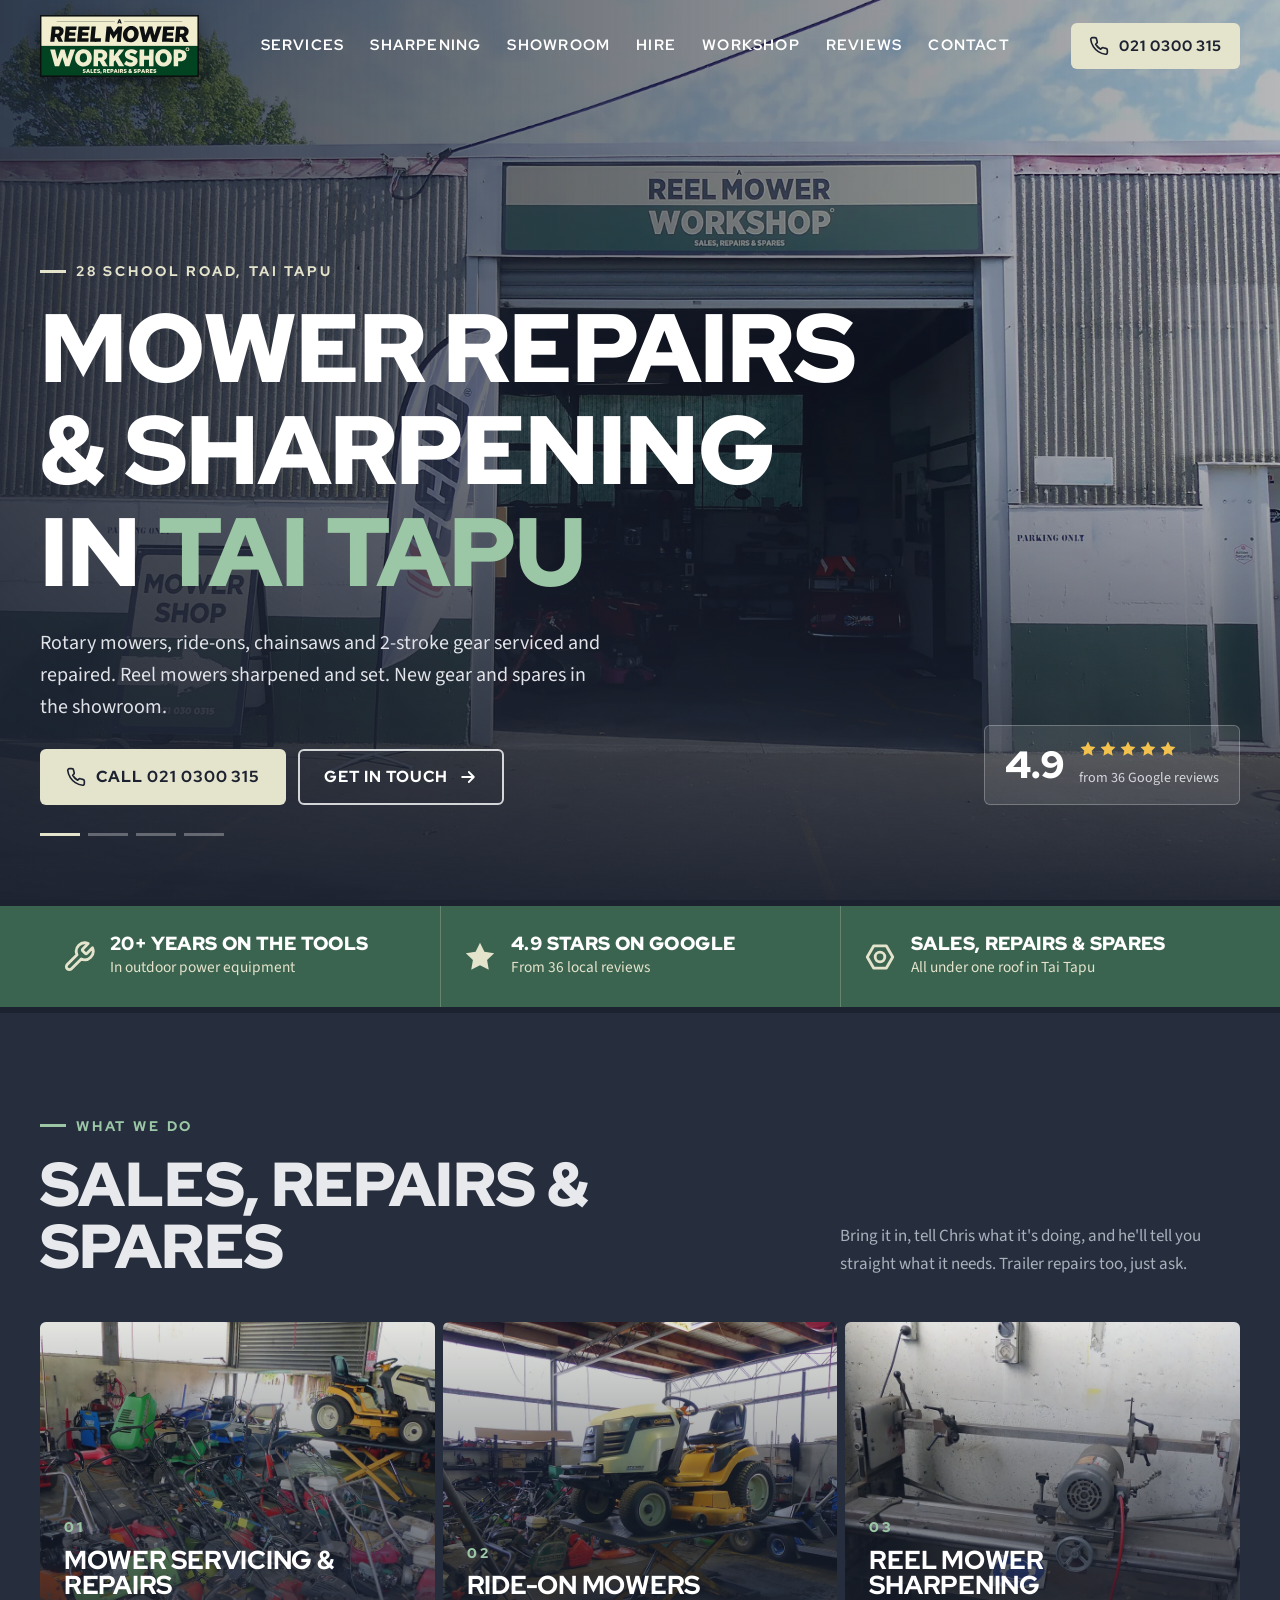
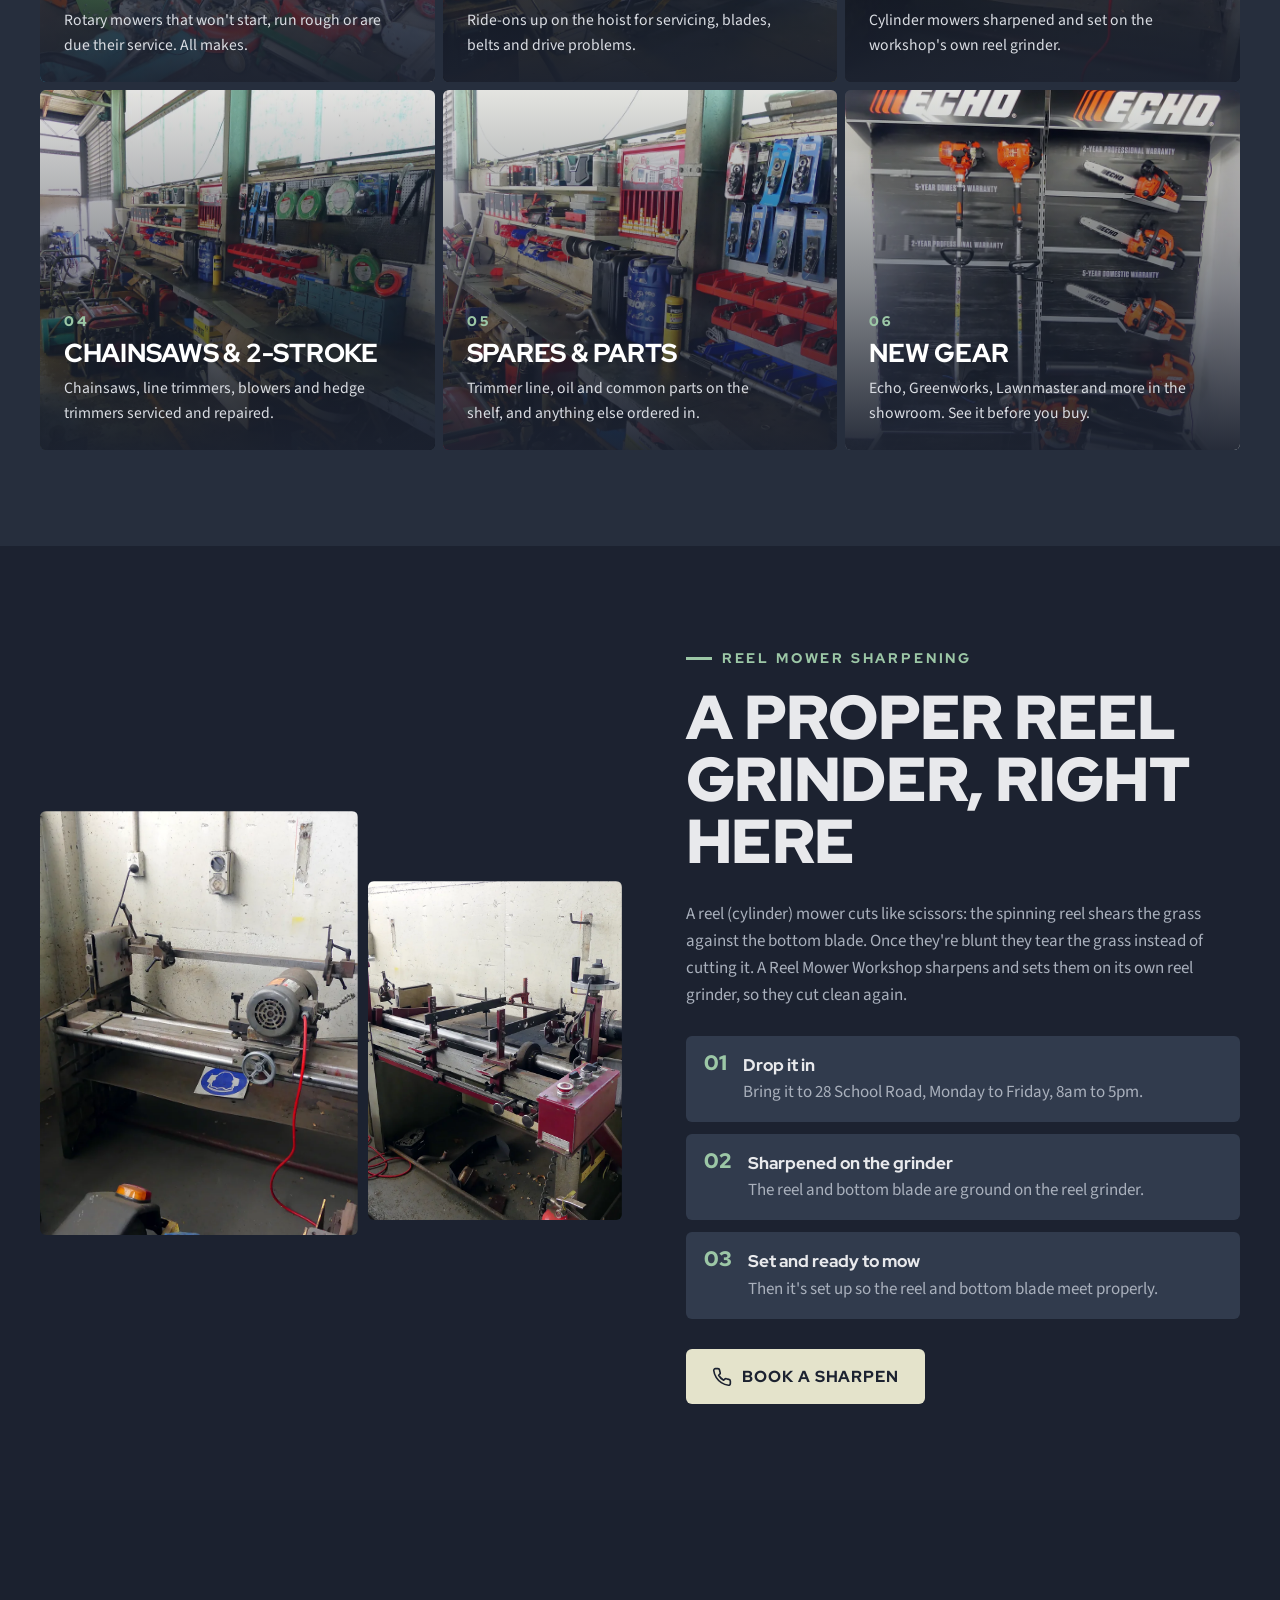
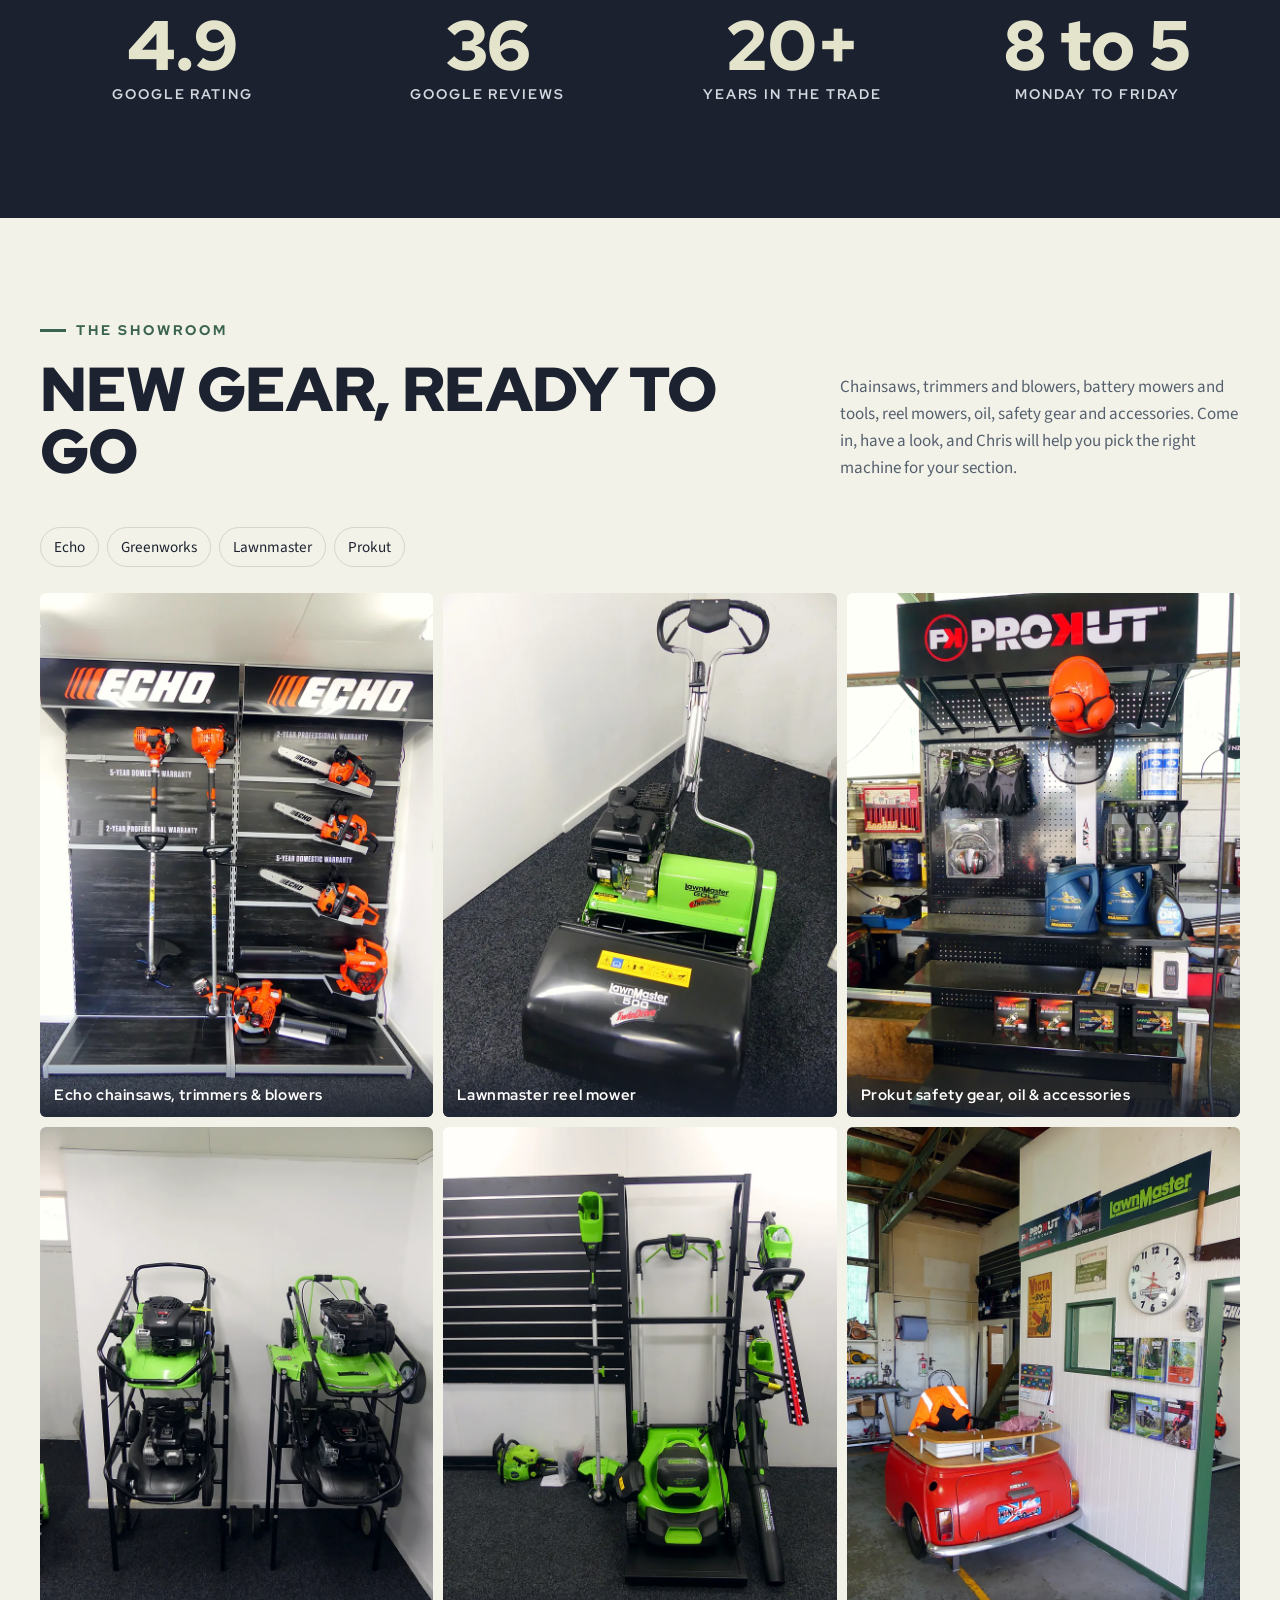
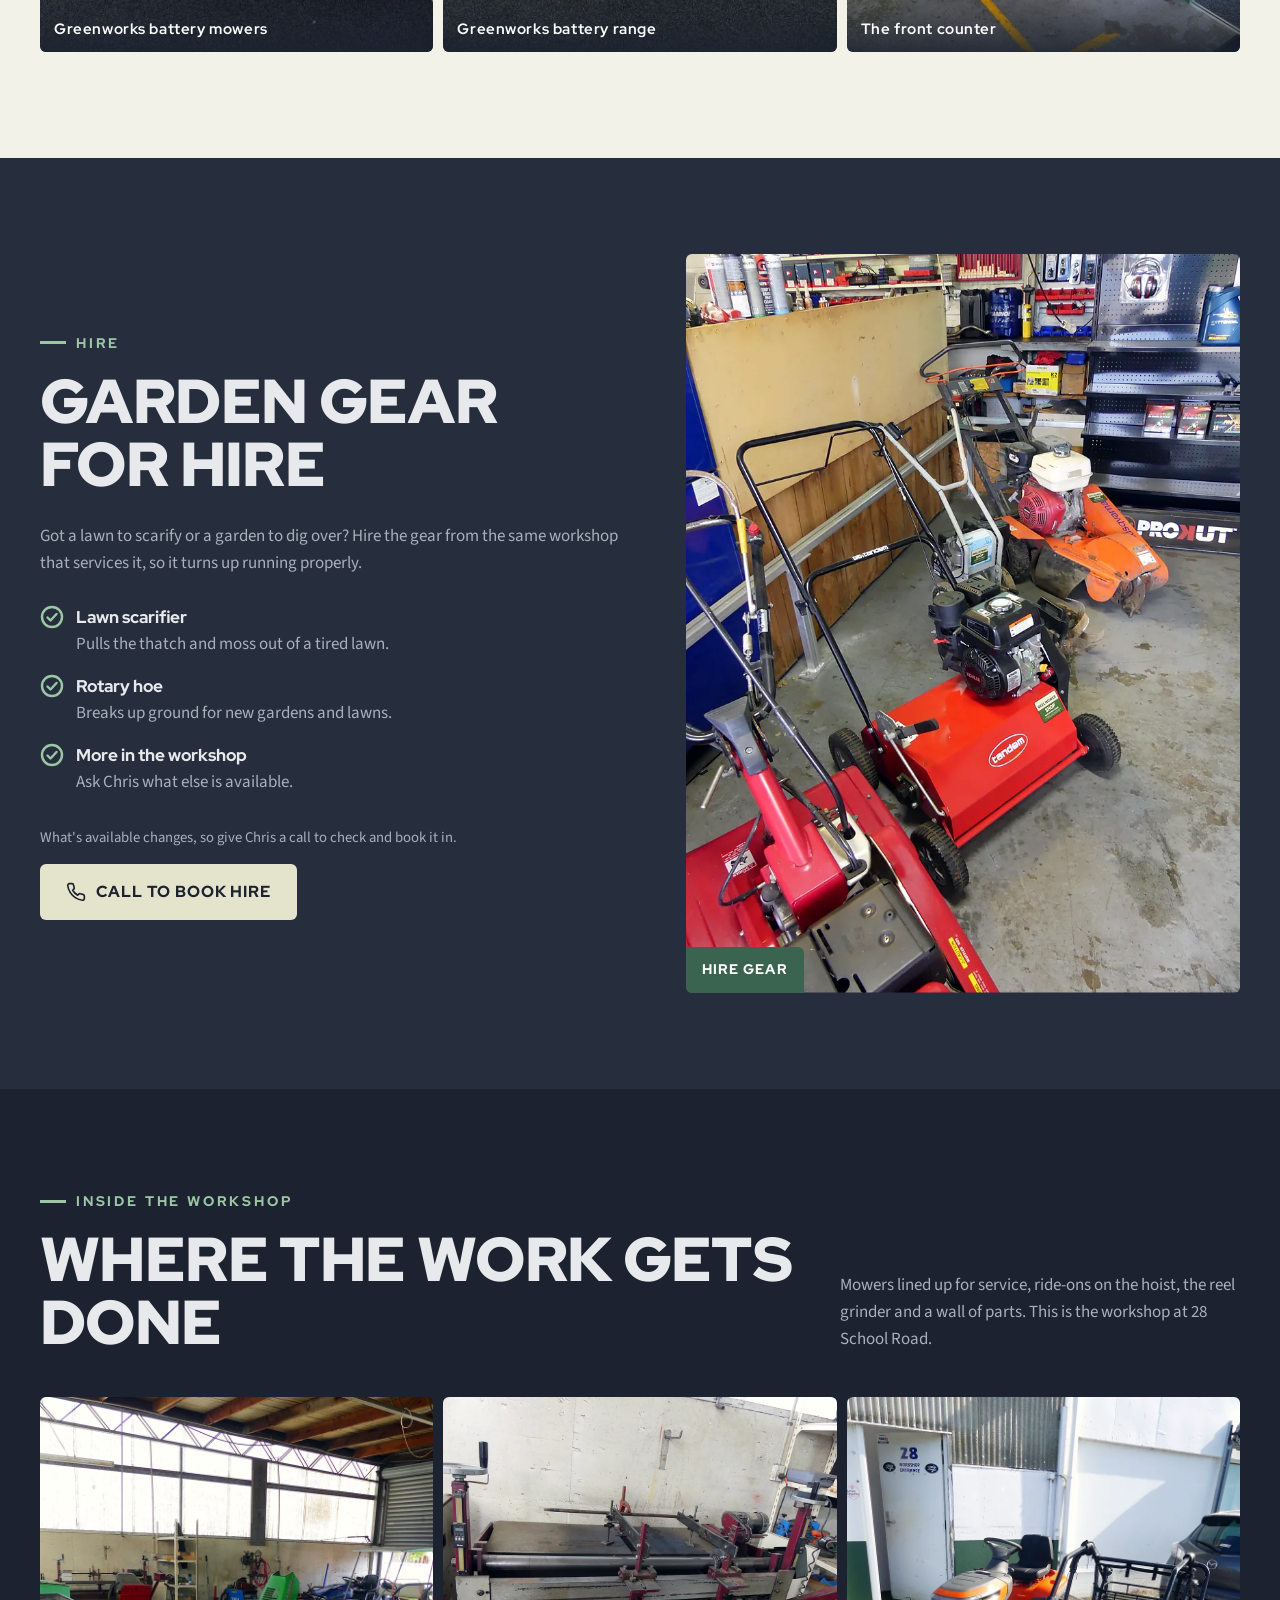
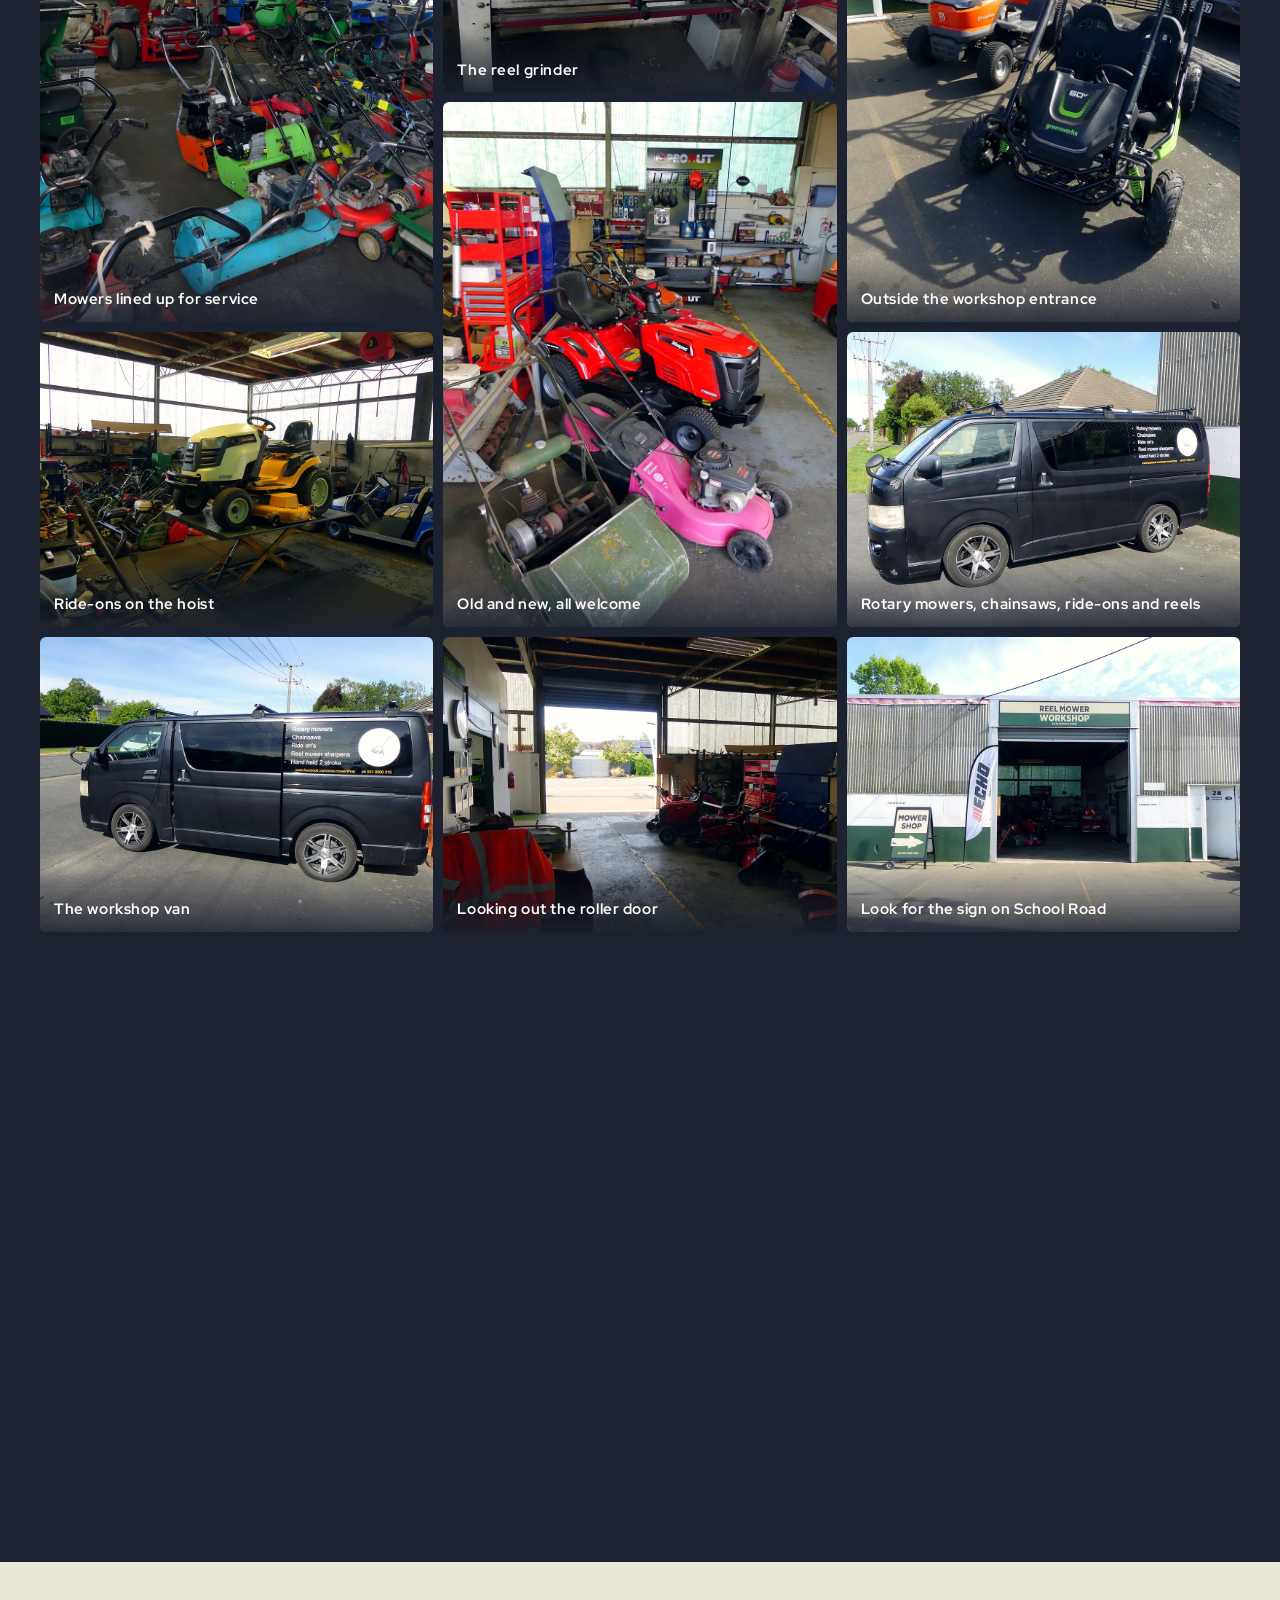
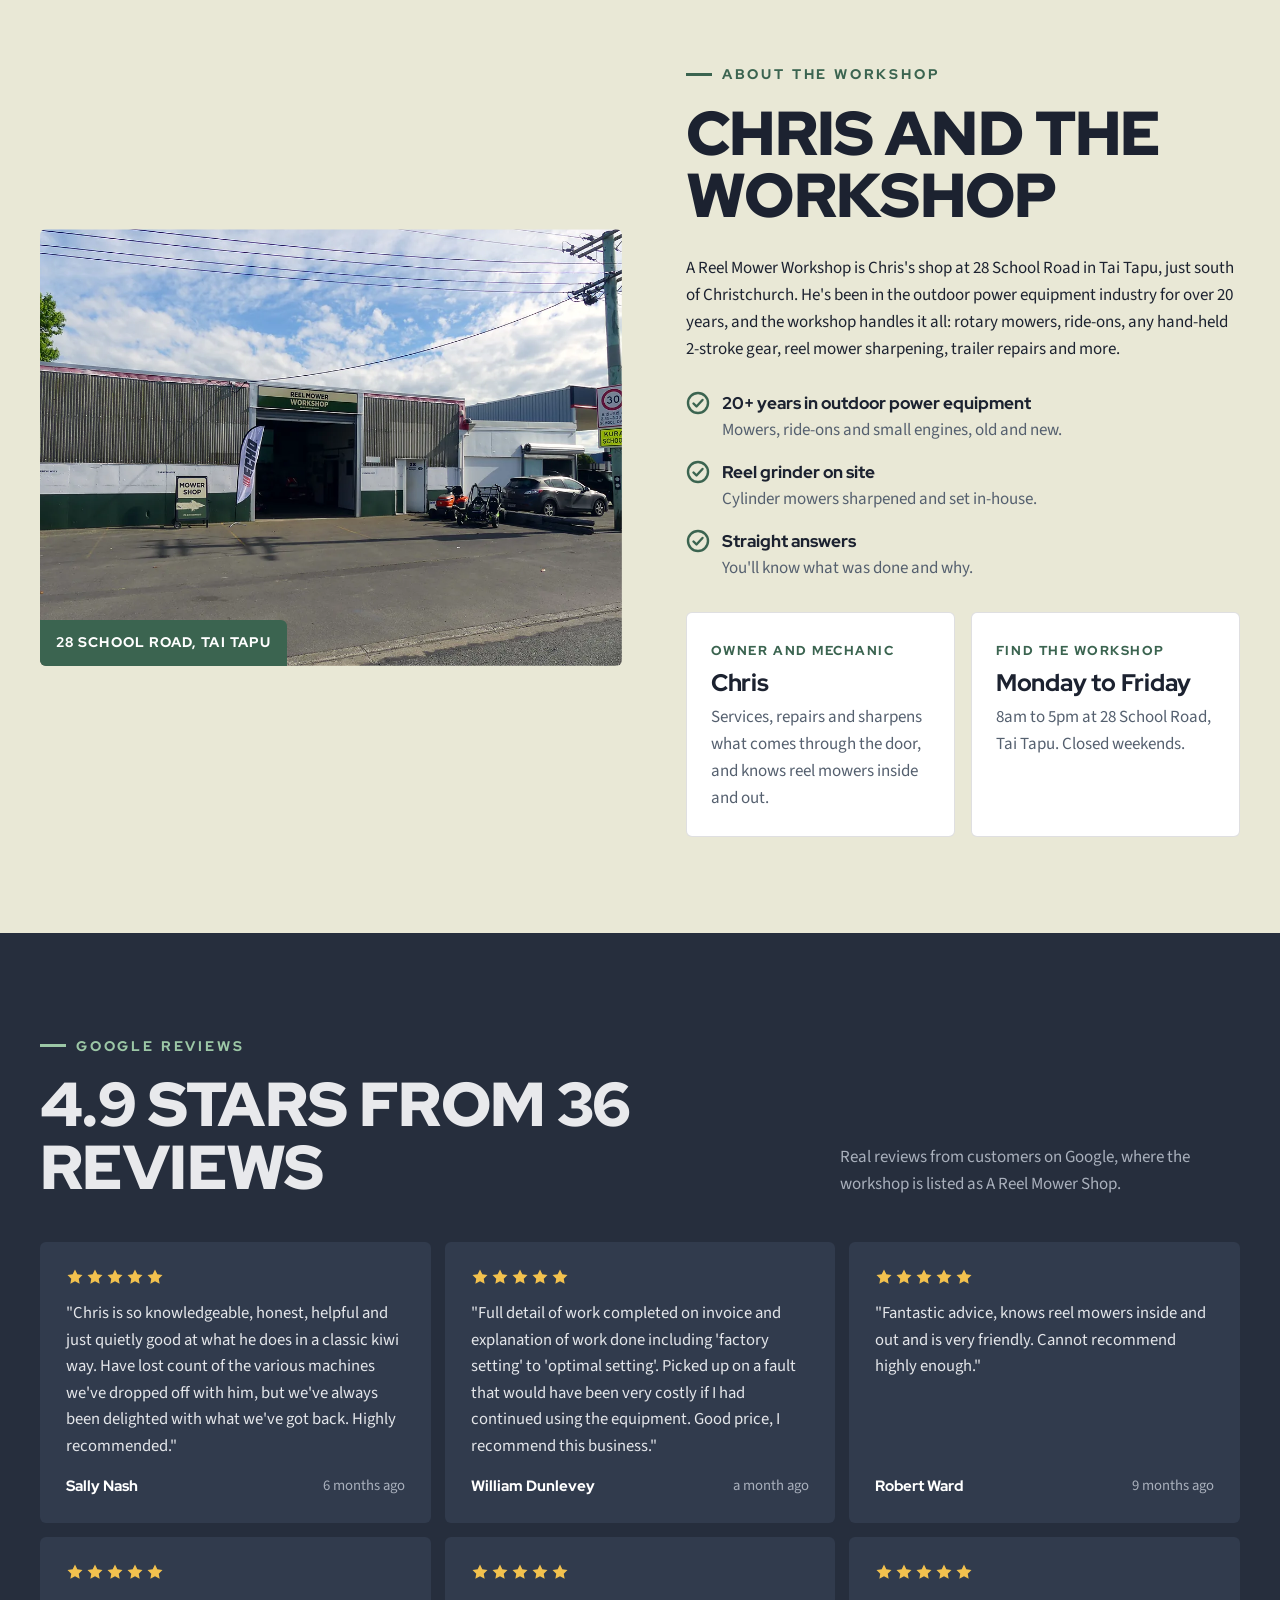
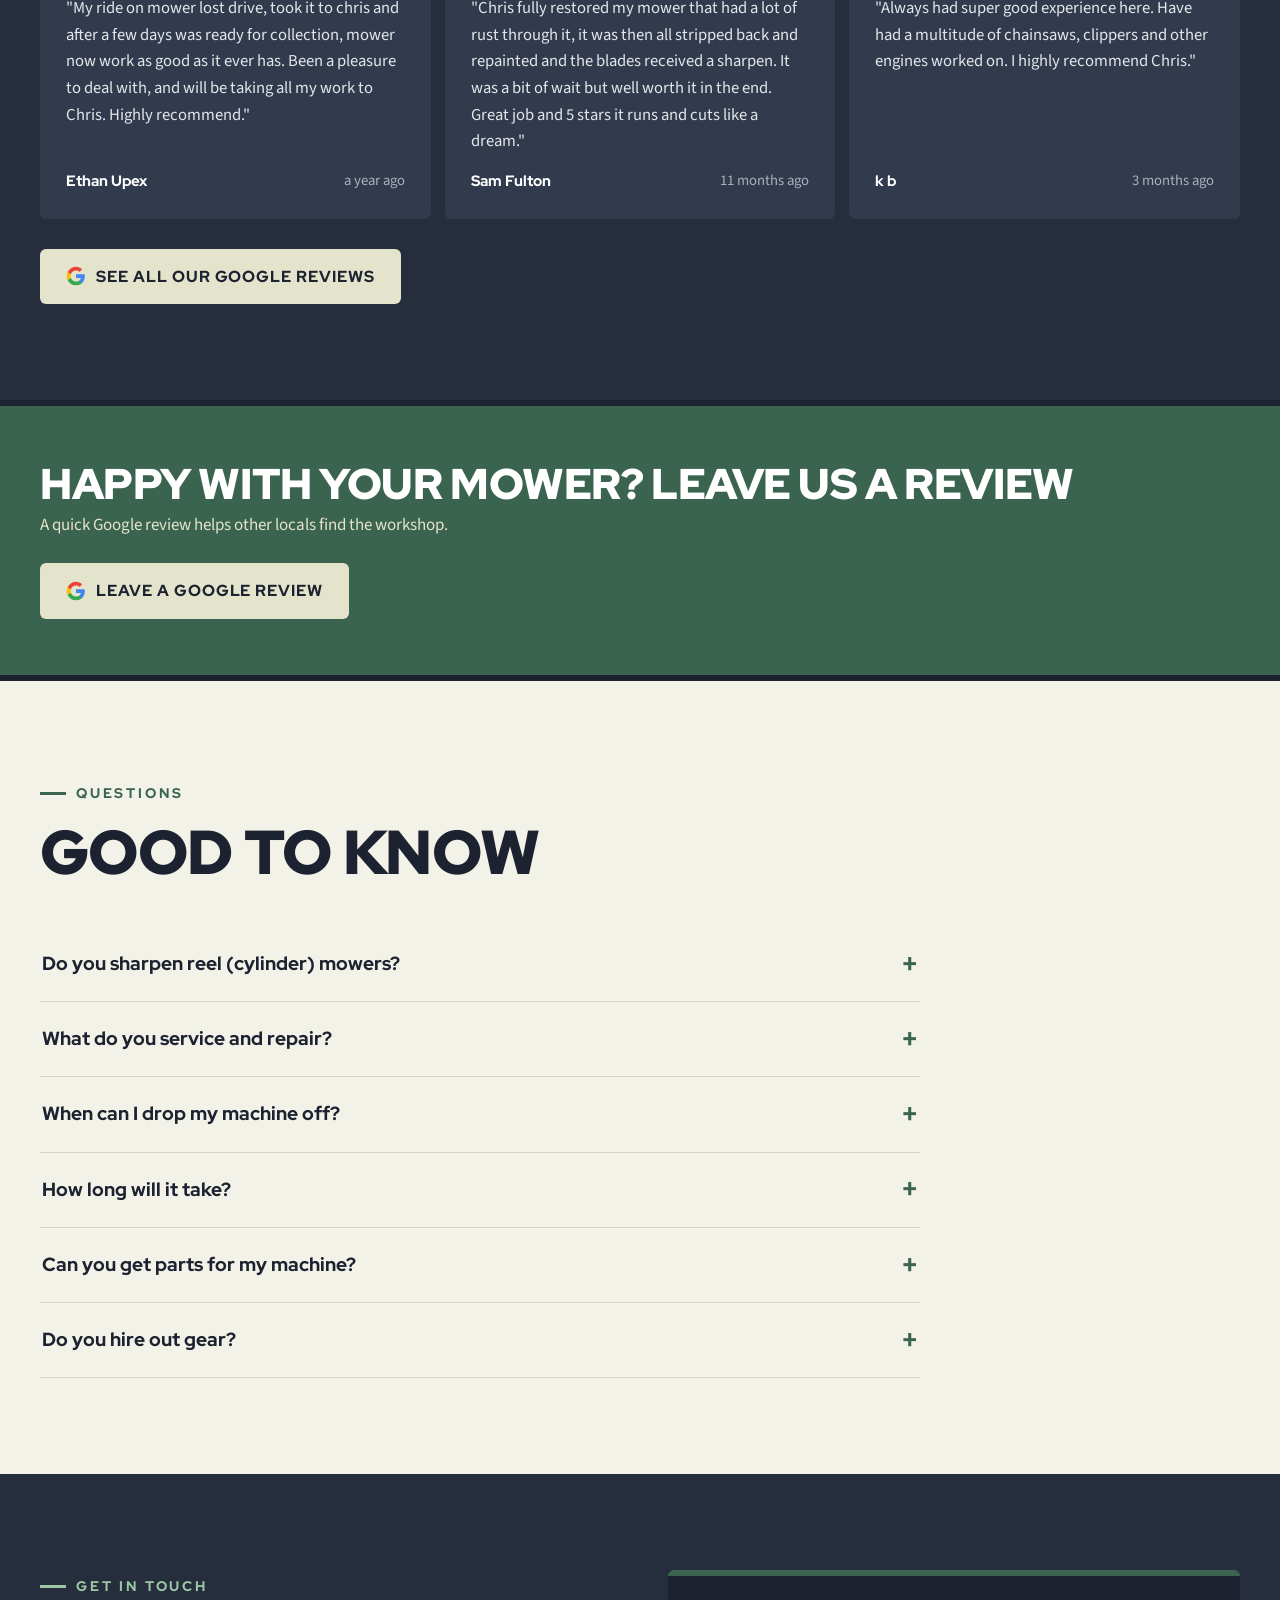
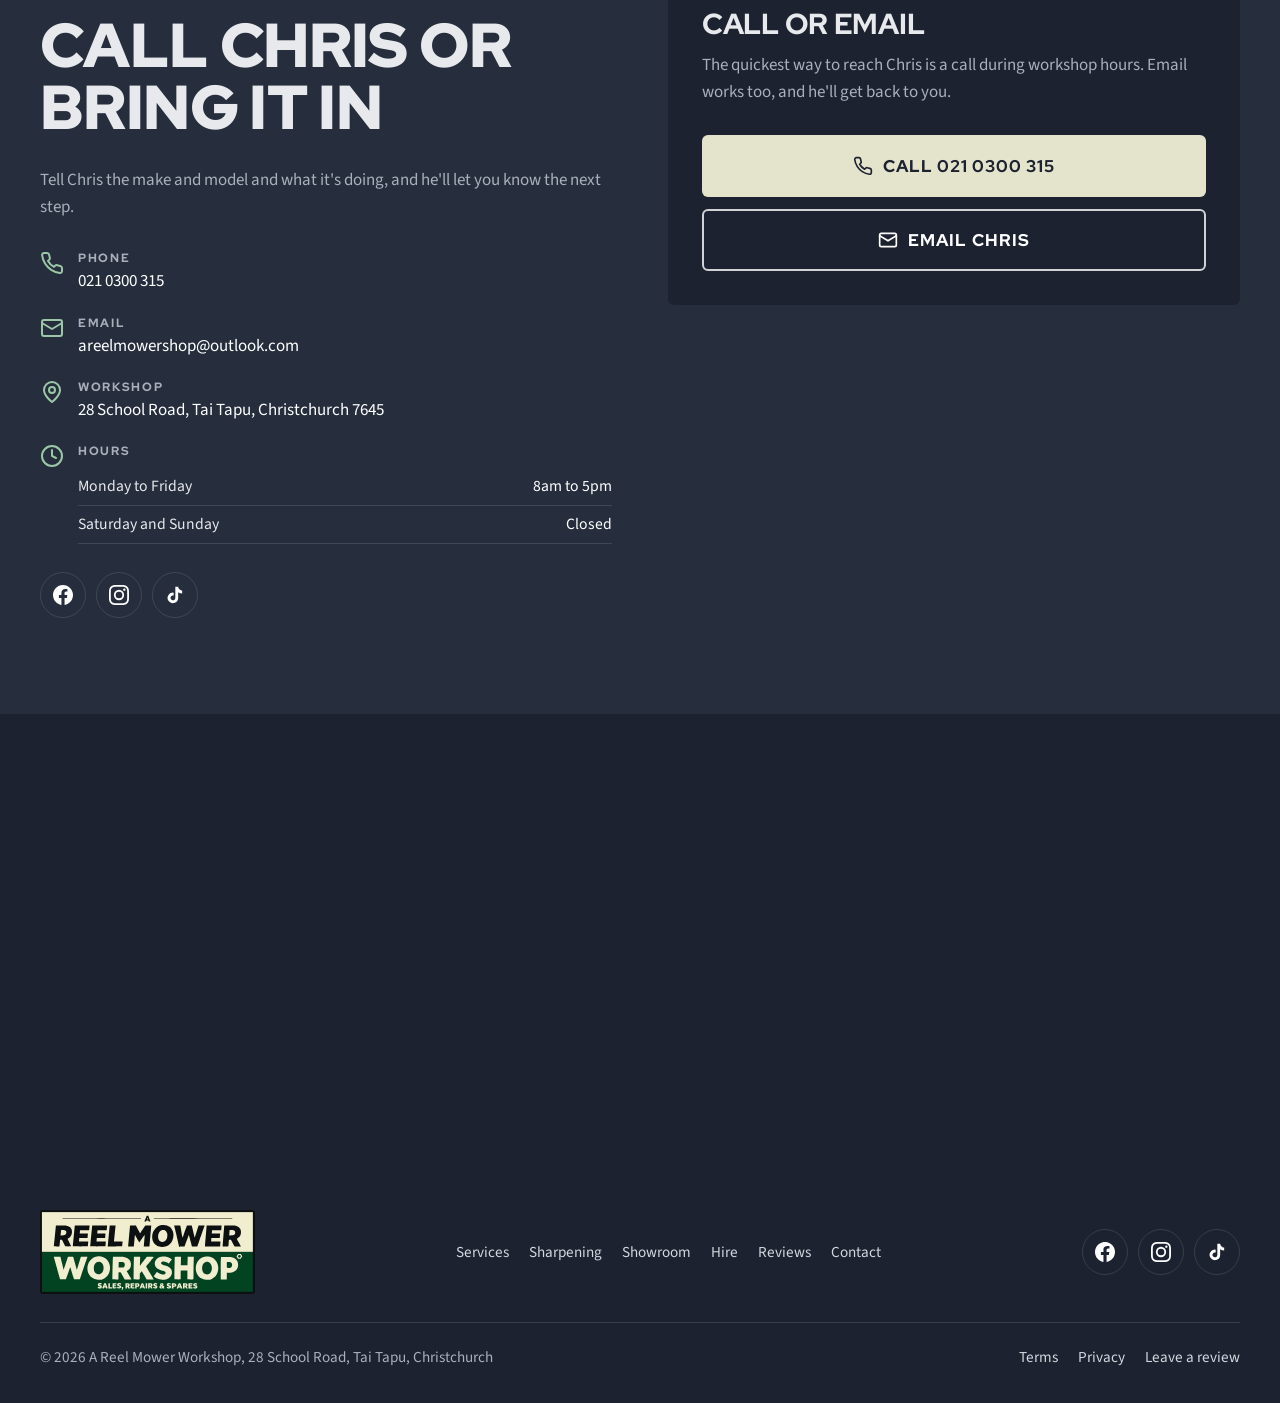
==== commit e7491615: "Use the owner's new logo file (traced to SVG) in nav and footer; favicon in logo colours Co-Authored" ====
--- a/index.html
+++ b/index.html
@@ -54,7 +54,7 @@
 <!-- 1. NAV -->
 <header class="nav" id="nav">
   <div class="wrap">
-    <a class="logo" href="#top" aria-label="A Reel Mower Workshop, home"><img src="img/logo-sign.svg" alt="A Reel Mower Workshop: Sales, Repairs &amp; Spares" width="3600" height="1528"></a>
+    <a class="logo" href="#top" aria-label="A Reel Mower Workshop, home"><img src="img/logo-workshop.svg" alt="A Reel Mower Workshop: Sales, Repairs &amp; Spares" width="1765" height="688"></a>
     <ul class="nav-links" id="navLinks">
       <li><a href="#services">Services</a></li>
       <li><a href="#sharpening">Sharpening</a></li>
@@ -322,7 +322,7 @@
 <footer class="footer">
   <div class="wrap">
     <div class="footer-top">
-      <a class="footer-logo" href="#top" aria-label="Back to top"><img src="img/logo-sign.svg" alt="A Reel Mower Workshop" width="3600" height="1528" loading="lazy"></a>
+      <a class="footer-logo" href="#top" aria-label="Back to top"><img src="img/logo-workshop.svg" alt="A Reel Mower Workshop" width="1765" height="688" loading="lazy"></a>
       <nav class="footer-links" aria-label="Footer">
         <a href="#services">Services</a><a href="#sharpening">Sharpening</a><a href="#showroom">Showroom</a><a href="#hire">Hire</a><a href="#reviews">Reviews</a><a href="#contact">Contact</a>
       </nav>
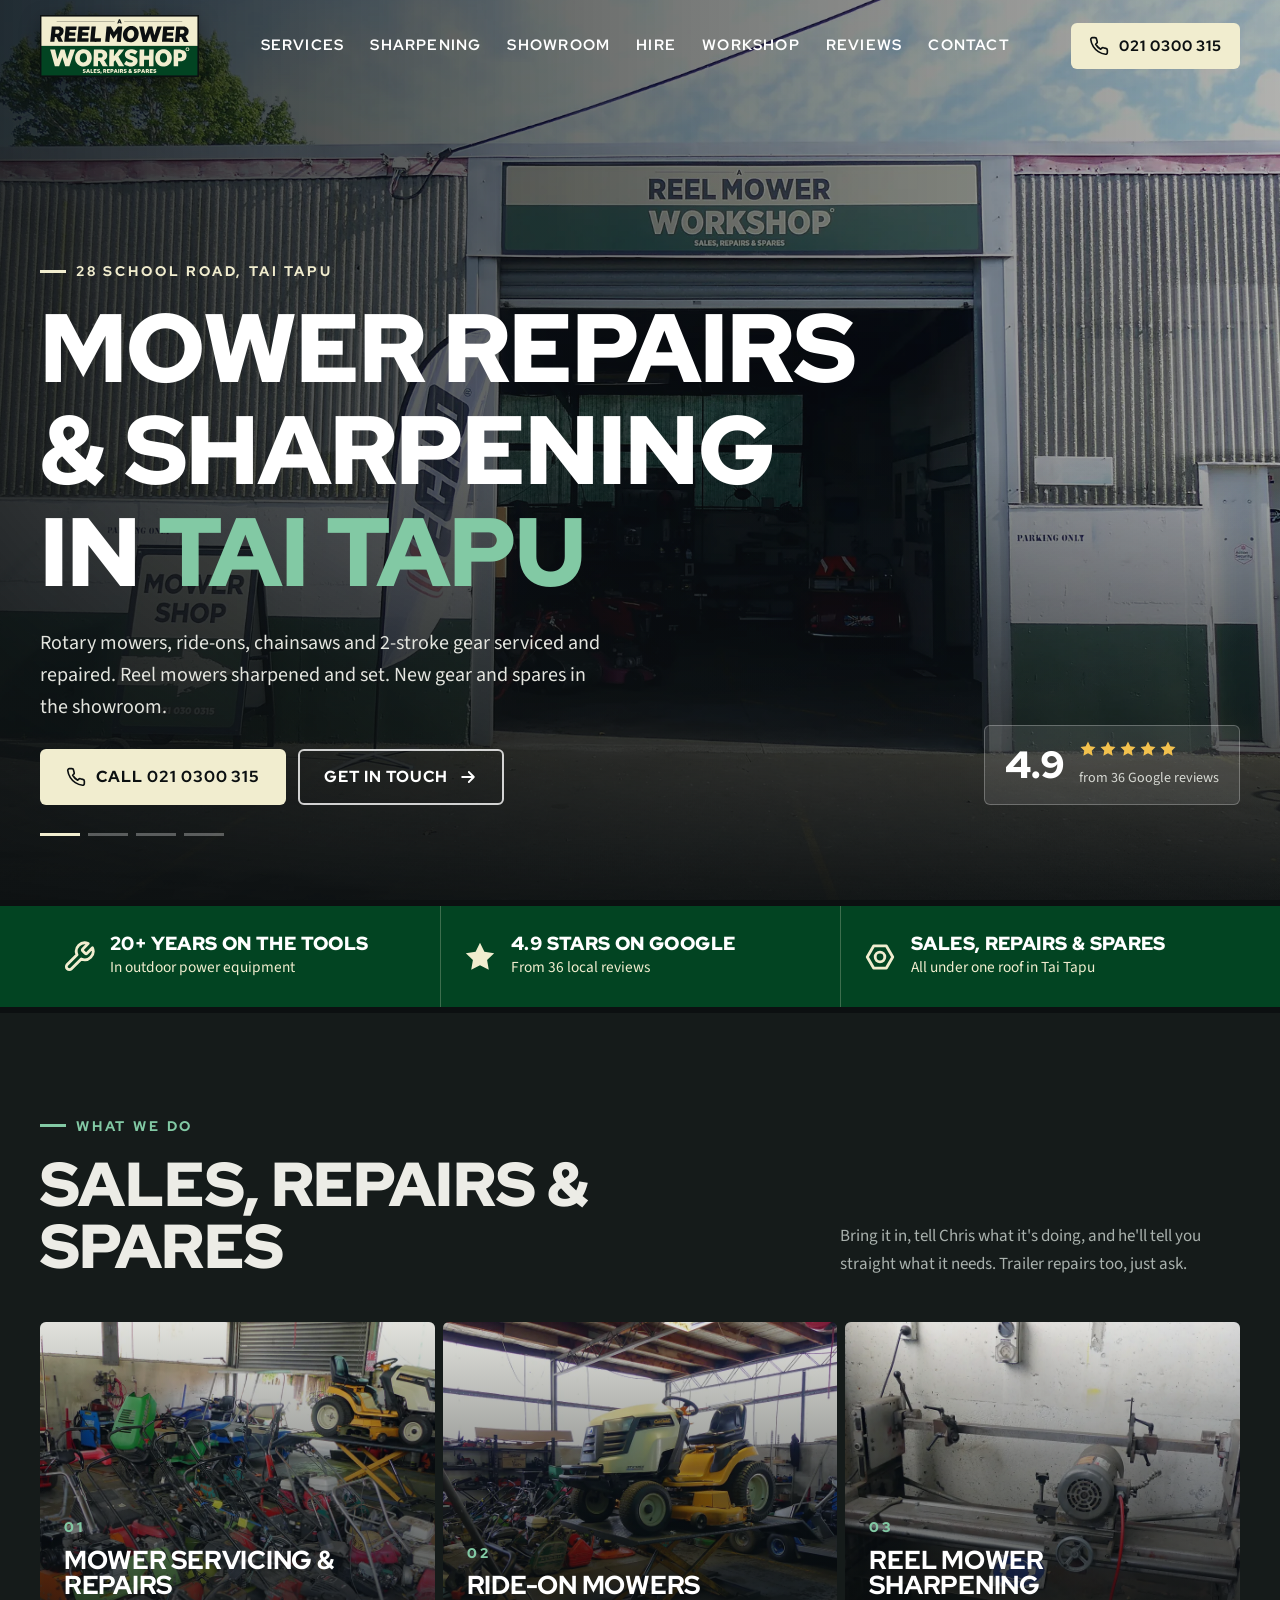
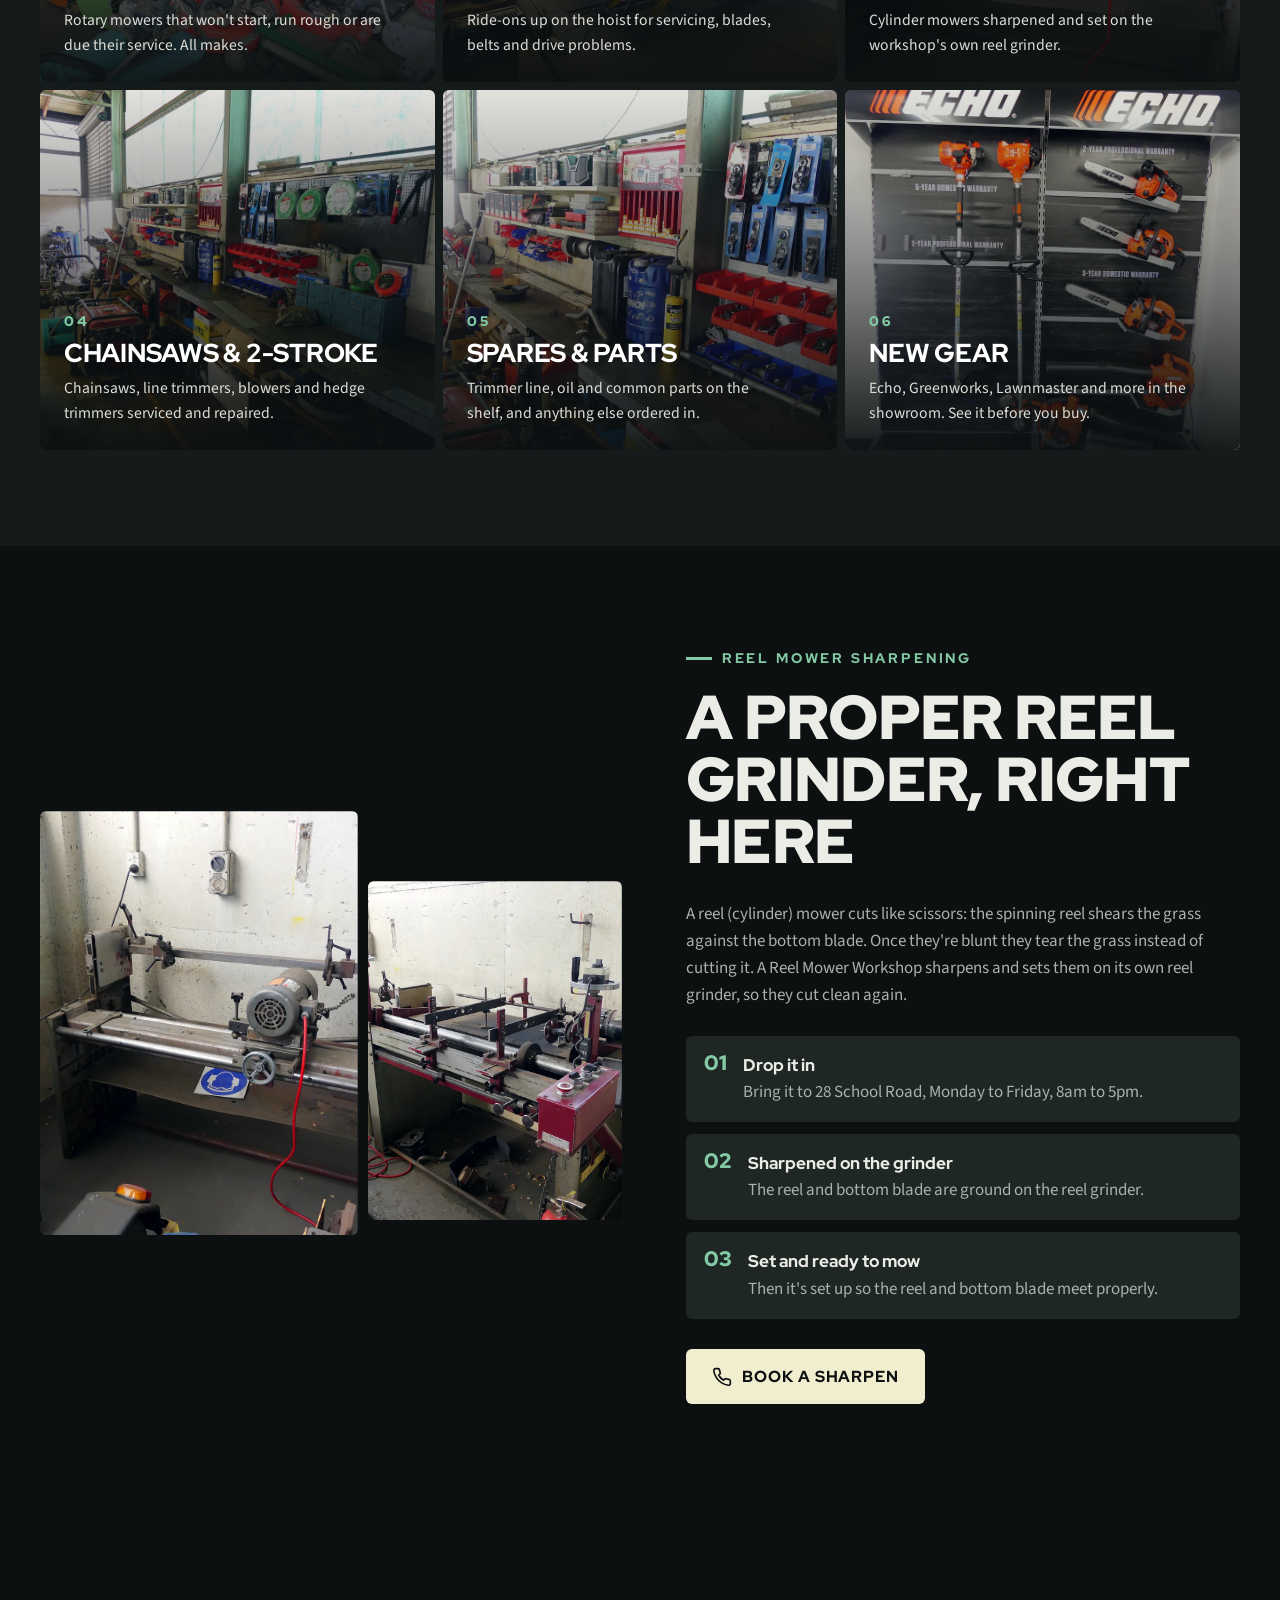
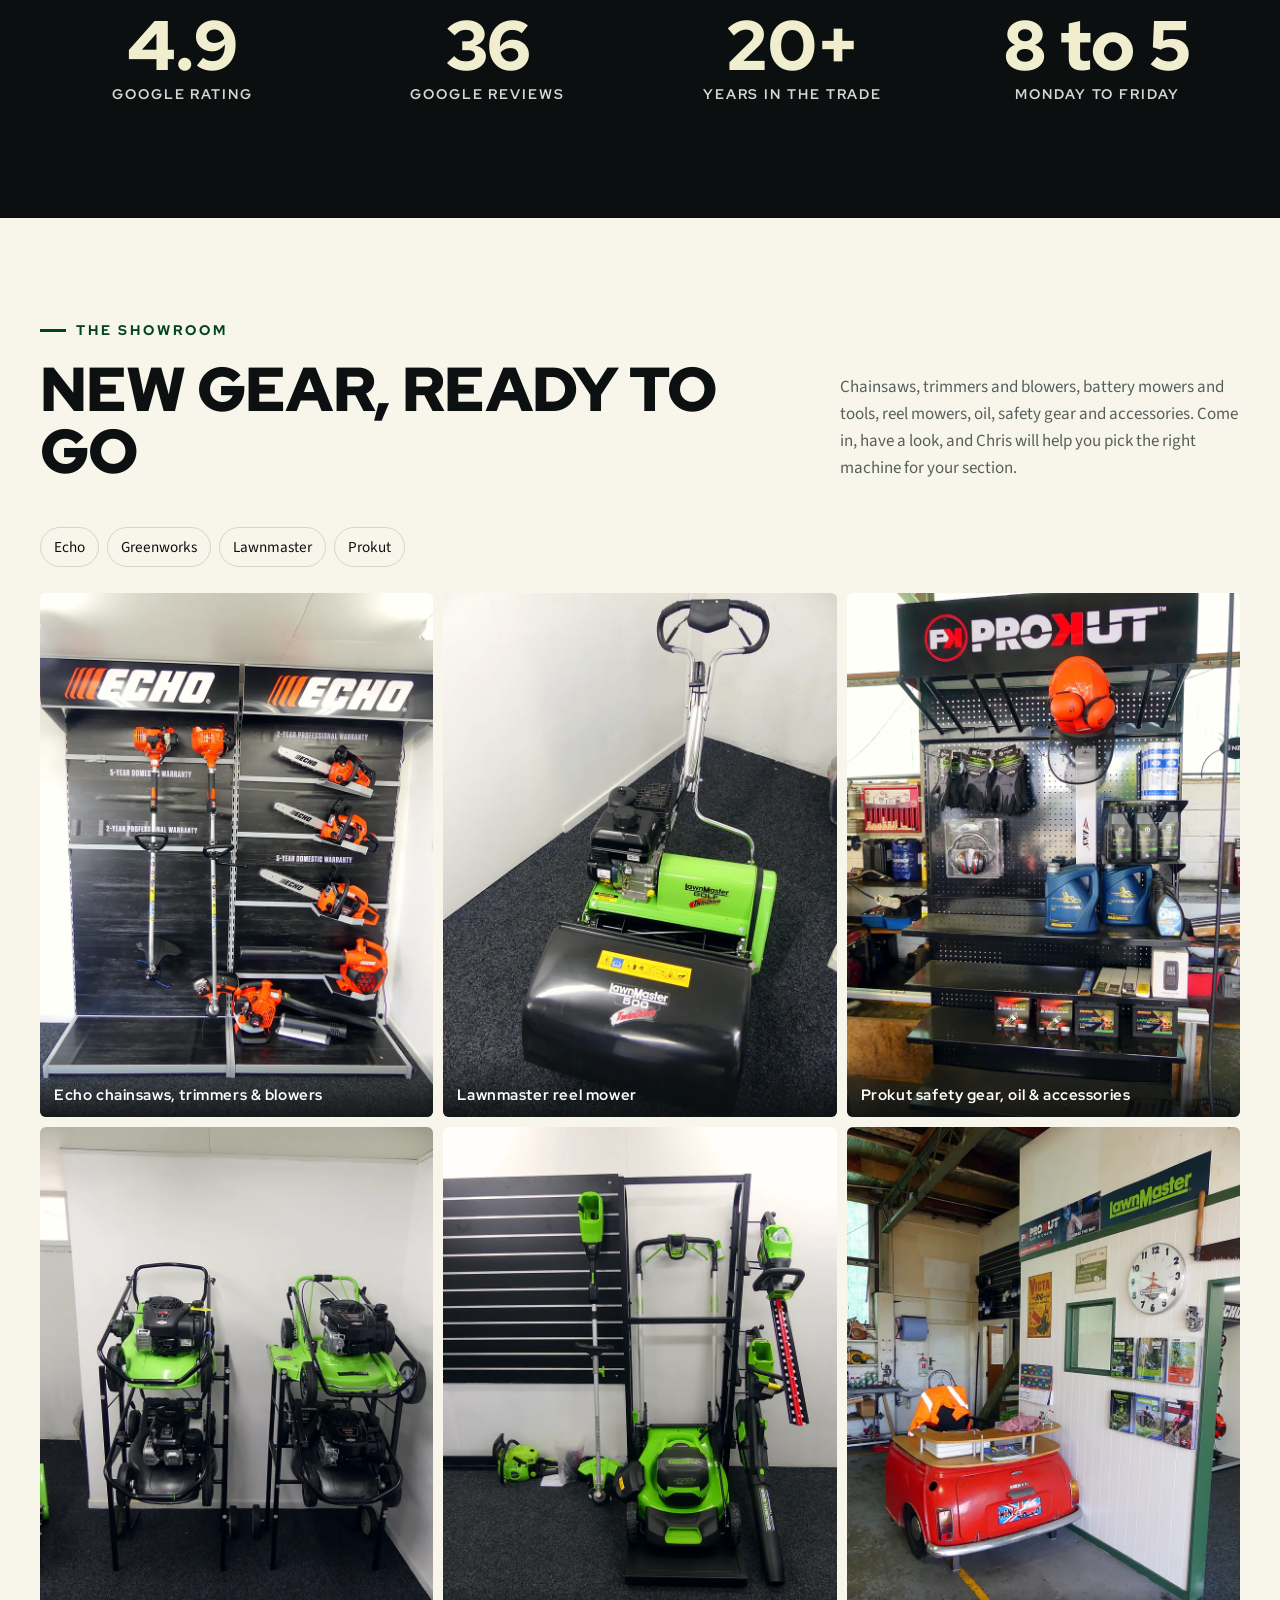
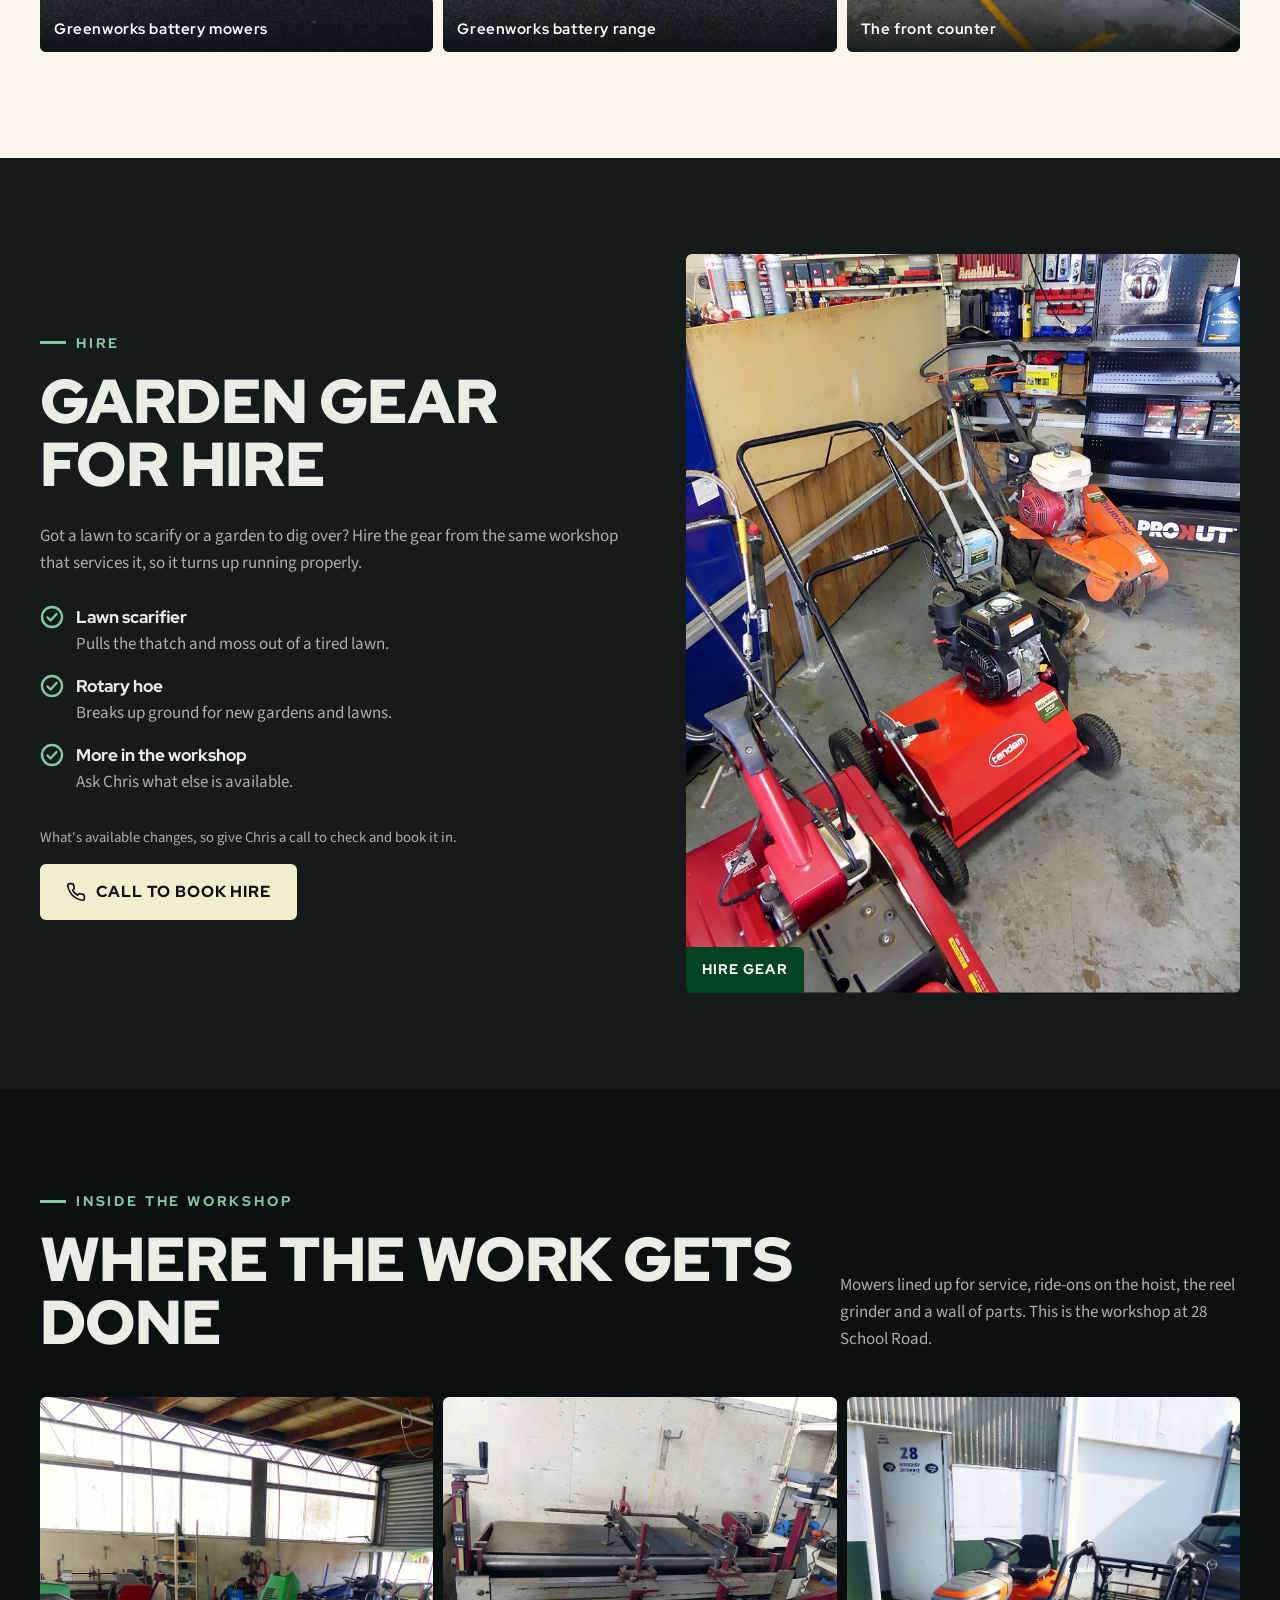
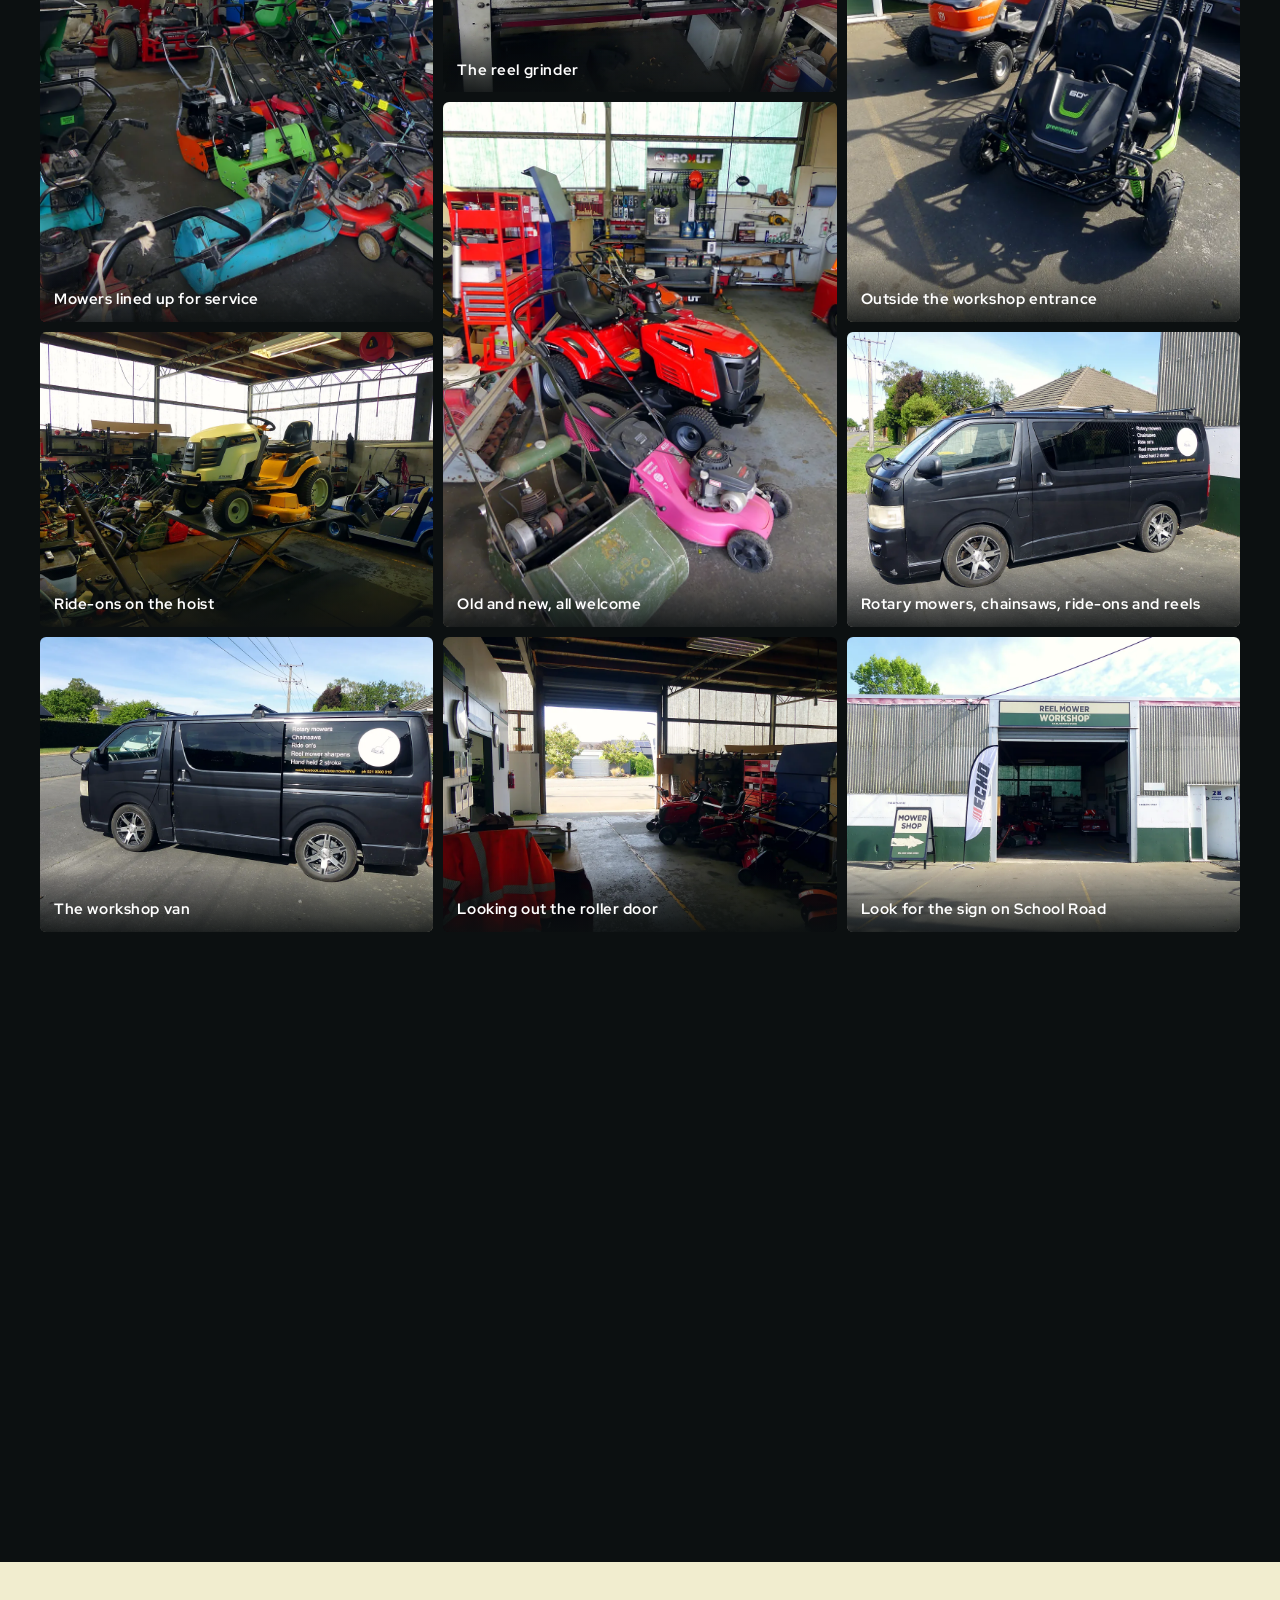
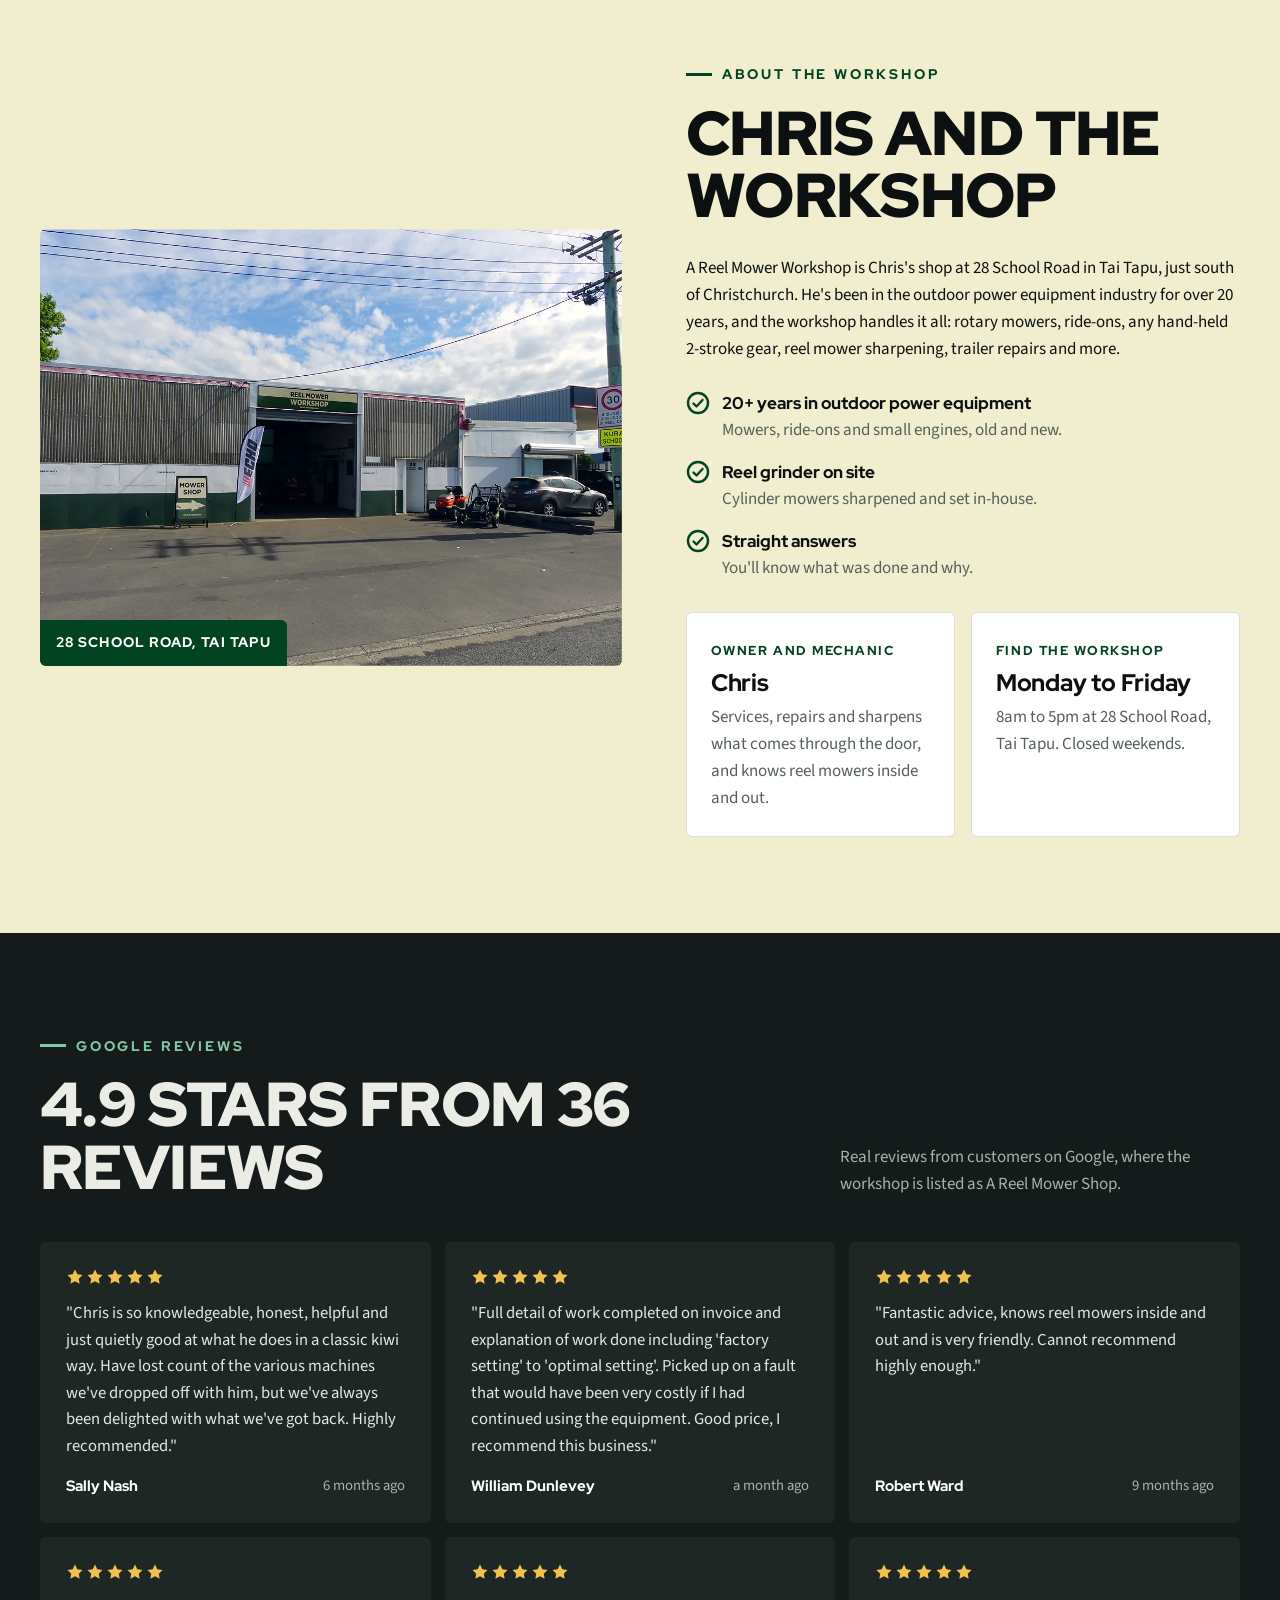
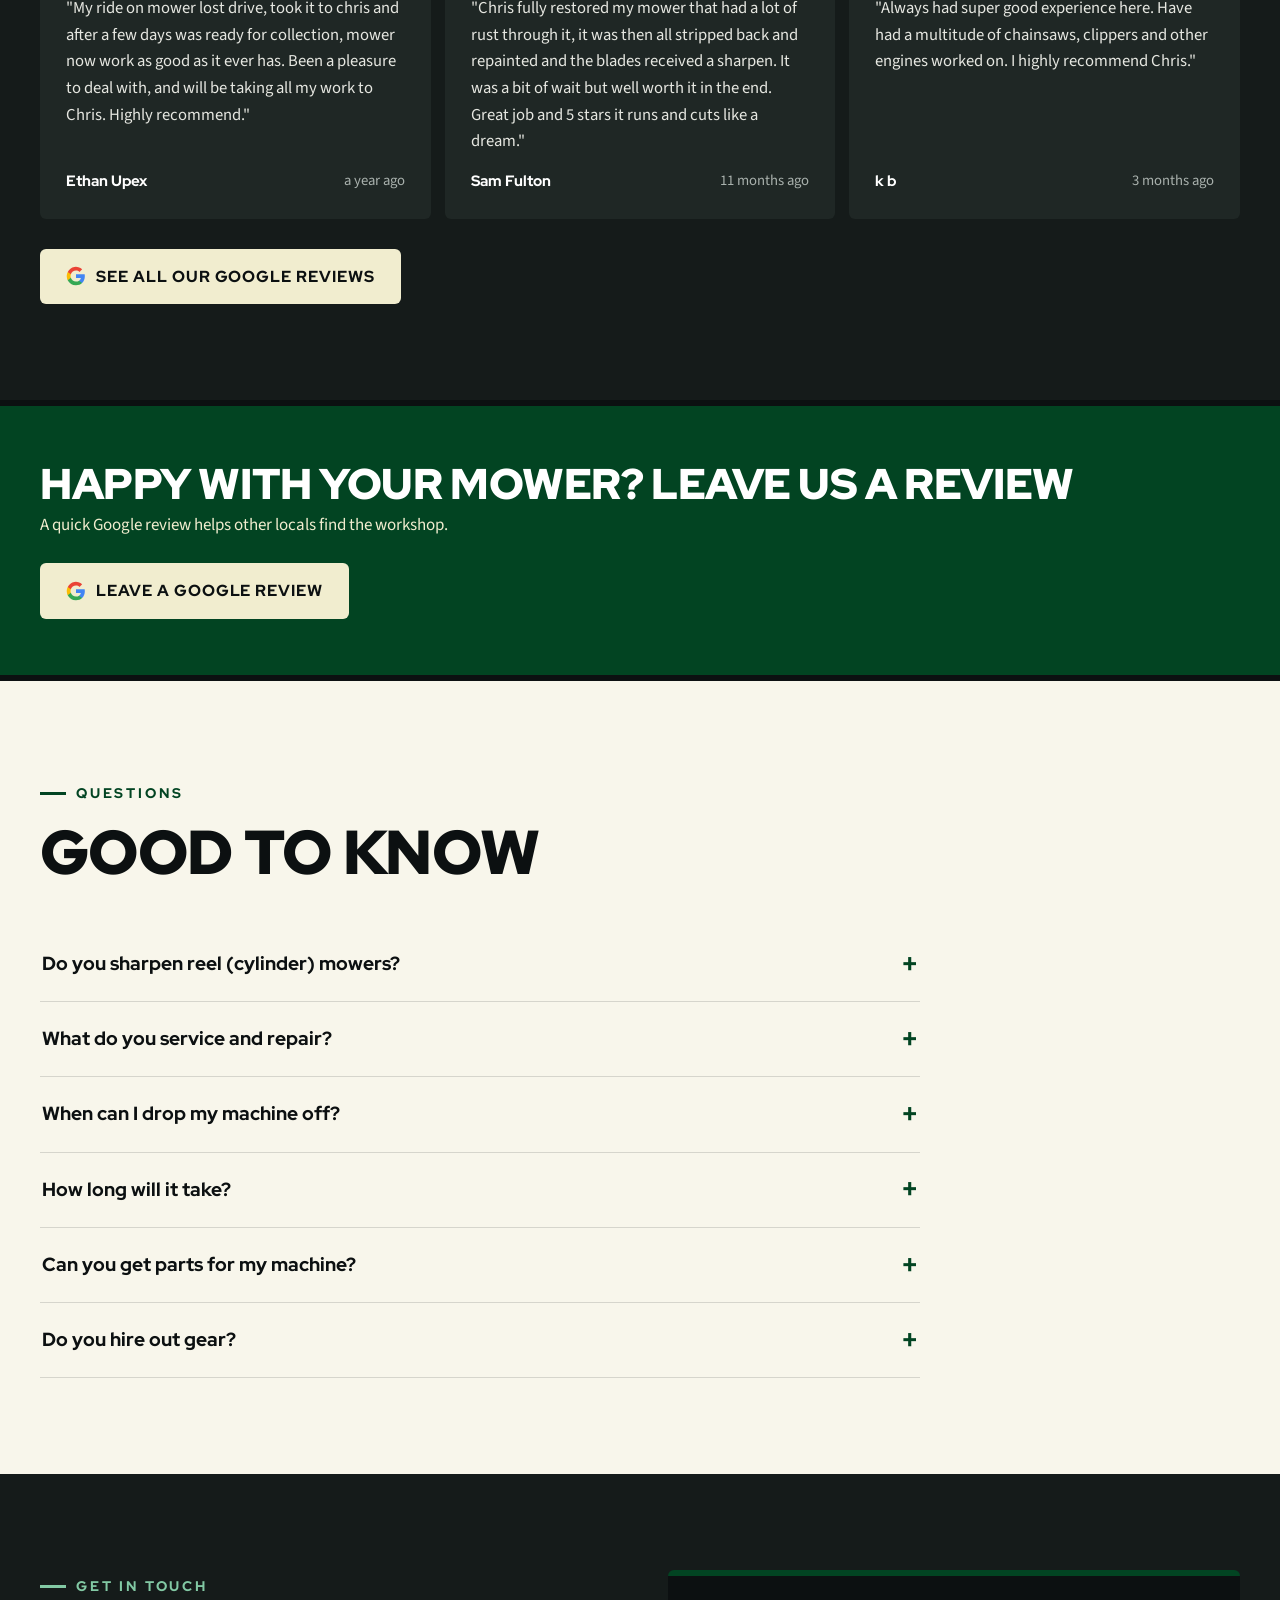
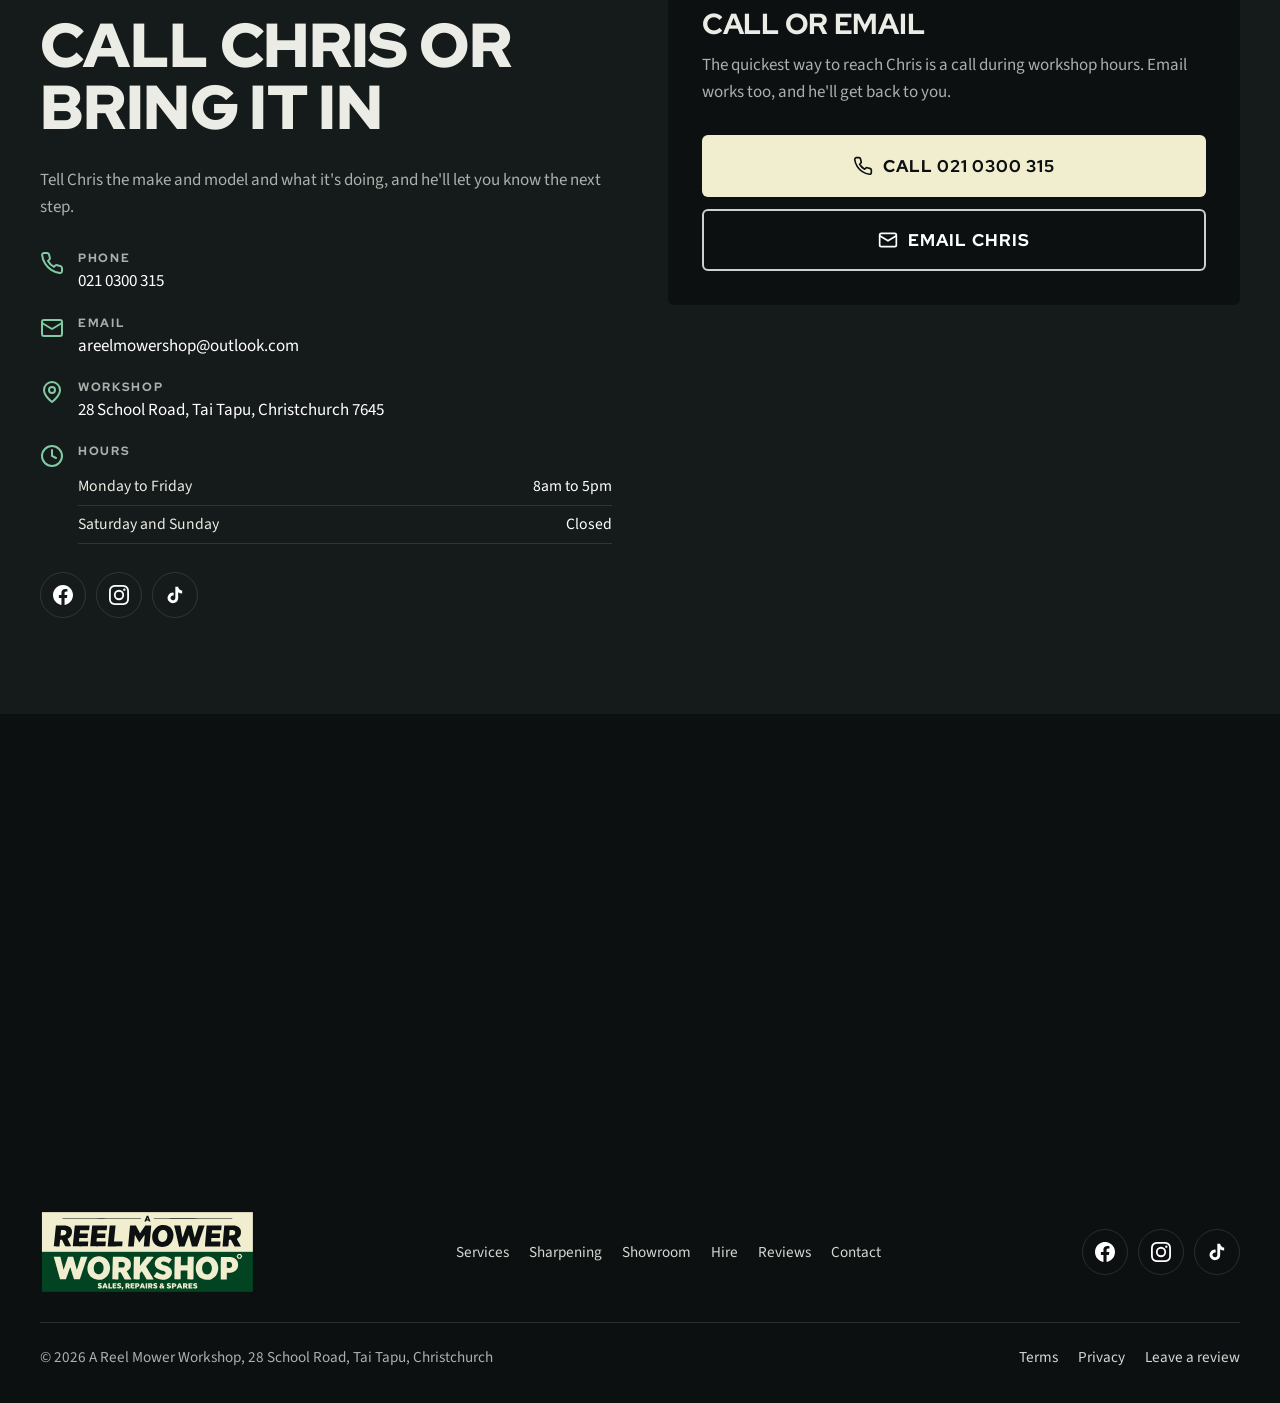
==== commit 905c1823: "Match site colours to the new logo; phone layout: swipe galleries and reviews, full-width buttons, b" ====
--- a/index.html
+++ b/index.html
@@ -14,7 +14,7 @@
 <meta property="og:image:width" content="1200">
 <meta property="og:image:height" content="630">
 <meta name="twitter:card" content="summary_large_image">
-<meta name="theme-color" content="#1C2230">
+<meta name="theme-color" content="#0C1011">
 <link rel="icon" href="favicon.ico" sizes="48x48">
 <link rel="icon" href="favicon.svg" type="image/svg+xml">
 <link rel="apple-touch-icon" href="apple-touch-icon.png">
@@ -166,6 +166,7 @@
       <p class="muted">Chainsaws, trimmers and blowers, battery mowers and tools, reel mowers, oil, safety gear and accessories. Come in, have a look, and Chris will help you pick the right machine for your section.</p>
     </div>
     <ul class="chiplist reveal" aria-label="Brands in the showroom"><li>Echo</li><li>Greenworks</li><li>Lawnmaster</li><li>Prokut</li></ul>
+    <p class="swipe-hint" aria-hidden="true">Swipe for more <svg class="icon"><use href="#i-arrow"/></svg></p>
     <div class="masonry">
       <figure class="reveal"><img src="img/showroom-echo-1920.webp" srcset="img/showroom-echo-1080.webp 810w, img/showroom-echo-1920.webp 1440w" sizes="(max-width:520px) 100vw, (max-width:900px) 50vw, 33vw" width="1440" height="1920" alt="Echo chainsaws, line trimmers and blowers on the showroom wall" loading="lazy"><figcaption>Echo chainsaws, trimmers &amp; blowers</figcaption></figure>
       <figure class="reveal"><img src="img/showroom-greenworks-1920.webp" srcset="img/showroom-greenworks-1080.webp 810w, img/showroom-greenworks-1920.webp 1440w" sizes="(max-width:520px) 100vw, (max-width:900px) 50vw, 33vw" width="1440" height="1920" alt="Two Greenworks battery lawn mowers on display stands" loading="lazy"><figcaption>Greenworks battery mowers</figcaption></figure>
@@ -203,6 +204,7 @@
       <div><span class="eyebrow">Inside the workshop</span><h2>Where the work gets done</h2></div>
       <p class="muted">Mowers lined up for service, ride-ons on the hoist, the reel grinder and a wall of parts. This is the workshop at 28 School Road.</p>
     </div>
+    <p class="swipe-hint" aria-hidden="true">Swipe for more <svg class="icon"><use href="#i-arrow"/></svg></p>
     <div class="masonry">
       <figure class="reveal"><img src="img/workshop-mowers-2-1920.webp" srcset="img/workshop-mowers-2-1080.webp 810w, img/workshop-mowers-2-1920.webp 1440w" sizes="(max-width:520px) 100vw, (max-width:900px) 50vw, 33vw" width="1440" height="1920" alt="Rows of rotary mowers waiting for service" loading="lazy"><figcaption>Mowers lined up for service</figcaption></figure>
       <figure class="reveal"><img src="img/rideon-hoist-2-1920.webp" srcset="img/rideon-hoist-2-1080.webp 1080w, img/rideon-hoist-2-1920.webp 1920w" sizes="(max-width:520px) 100vw, (max-width:900px) 50vw, 33vw" width="1920" height="1440" alt="A ride-on mower raised on the scissor hoist" loading="lazy"><figcaption>Ride-ons on the hoist</figcaption></figure>
@@ -247,6 +249,7 @@
       <div><span class="eyebrow">Google reviews</span><h2>4.9 stars from 36 reviews</h2></div>
       <p class="muted">Real reviews from customers on Google, where the workshop is listed as A Reel Mower Shop.</p>
     </div>
+    <p class="swipe-hint" aria-hidden="true">Swipe for more <svg class="icon"><use href="#i-arrow"/></svg></p>
     <div class="reviews-grid">
       <article class="review reveal"><span class="stars" aria-label="5 out of 5 stars"><svg><use href="#i-star"/></svg><svg><use href="#i-star"/></svg><svg><use href="#i-star"/></svg><svg><use href="#i-star"/></svg><svg><use href="#i-star"/></svg></span><blockquote>"Chris is so knowledgeable, honest, helpful and just quietly good at what he does in a classic kiwi way. Have lost count of the various machines we've dropped off with him, but we've always been delighted with what we've got back. Highly recommended."</blockquote><footer><b>Sally Nash</b><span>6 months ago</span></footer></article>
       <article class="review reveal"><span class="stars" aria-label="5 out of 5 stars"><svg><use href="#i-star"/></svg><svg><use href="#i-star"/></svg><svg><use href="#i-star"/></svg><svg><use href="#i-star"/></svg><svg><use href="#i-star"/></svg></span><blockquote>"Full detail of work completed on invoice and explanation of work done including 'factory setting' to 'optimal setting'. Picked up on a fault that would have been very costly if I had continued using the equipment. Good price, I recommend this business."</blockquote><footer><b>William Dunlevey</b><span>a month ago</span></footer></article>
--- a/styles.css
+++ b/styles.css
@@ -1,26 +1,26 @@
-/* A Reel Mower Workshop. Colours come straight off the new sign: navy, cream, bottle green. */
+/* A Reel Mower Workshop. Colours come straight off the logo: black frame, cream, forest green. */
 :root{
-  --navy:#262E3D;
-  --navy-2:#1C2230;      /* darkest anchor */
-  --navy-3:#313B4D;      /* raised dark surface */
-  --cream:#E4E3CB;       /* the sign's cream */
-  --bone:#F3F2E8;        /* light band */
-  --bone-2:#E9E8D6;      /* second light band */
-  --green:#3B6450;       /* the sign's green: the one accent */
-  --green-dk:#2F5141;
-  --green-lt:#9CC7A6;    /* the accent on dark backgrounds */
-  --ink:#1C2230;
-  --muted:#A9B0BC;
-  --muted-dk:#55606F;
+  --dark:#151B1A;        /* dark band: the logo black, lifted */
+  --black:#0C1011;       /* the logo's black: darkest anchor */
+  --dark-3:#1F2725;      /* raised dark surface */
+  --cream:#F1EDCF;       /* the logo's cream */
+  --bone:#F8F6EB;        /* light band */
+  --bone-2:#F1EDCF;      /* second light band: the logo cream itself */
+  --green:#024422;       /* the logo's forest green: the one accent */
+  --green-dk:#013318;
+  --green-lt:#82C9A4;    /* the same green, lightened for dark backgrounds */
+  --ink:#0C1011;
+  --muted:#A9B1AD;
+  --muted-dk:#55605B;
   --line:rgba(255,255,255,.12);
-  --line-dk:rgba(28,34,48,.14);
+  --line-dk:rgba(12,16,17,.14);
   --display:'Red Hat Display', 'Arial Black', sans-serif;
   --body:'Source Sans 3', Arial, sans-serif;
   --r:6px;
 }
 *,*::before,*::after{box-sizing:border-box}
 html{scroll-behavior:smooth;-webkit-text-size-adjust:100%}
-body{margin:0;font-family:var(--body);font-size:17px;line-height:1.6;color:#E8E9EC;background:var(--navy-2);overflow-x:hidden}
+body{margin:0;font-family:var(--body);font-size:17px;line-height:1.6;color:#ECECE6;background:var(--black);overflow-x:hidden}
 img{max-width:100%;height:auto;display:block;image-orientation:from-image}
 a{color:var(--green-lt)}
 h1,h2,h3{font-family:var(--display);line-height:1;margin:0 0 .45em;font-weight:900;letter-spacing:-.01em}
@@ -30,8 +30,8 @@
 .wrap{max-width:1240px;margin:0 auto;padding:0 20px}
 section{padding:96px 0;position:relative}
 @media (max-width:700px){section{padding:68px 0}}
-.band-dark{background:var(--navy)}
-.band-darker{background:var(--navy-2)}
+.band-dark{background:var(--dark)}
+.band-darker{background:var(--black)}
 .band-light{background:var(--bone);color:var(--ink)}
 .band-bone{background:var(--bone-2);color:var(--ink)}
 .band-light .muted,.band-bone .muted{color:var(--muted-dk)}
@@ -45,12 +45,12 @@
 .section-head p{flex:0 1 400px;max-width:420px;margin:0}
 .btn{display:inline-flex;align-items:center;justify-content:center;gap:10px;min-height:52px;padding:13px 24px;font-family:var(--display);font-size:1rem;font-weight:800;letter-spacing:.06em;text-transform:uppercase;text-decoration:none;border:2px solid transparent;border-radius:var(--r);cursor:pointer;transition:background .2s,color .2s,transform .2s,border-color .2s}
 .btn svg{width:20px;height:20px;flex:none}
-.btn-primary{background:var(--cream);color:var(--navy-2)}
+.btn-primary{background:var(--cream);color:var(--black)}
 .btn-primary:hover{background:#fff;transform:translateY(-2px)}
 .btn-green{background:var(--green);color:#fff}
 .btn-green:hover{background:var(--green-dk);transform:translateY(-2px)}
 .btn-ghost{border-color:rgba(255,255,255,.8);color:#fff}
-.btn-ghost:hover{background:#fff;color:var(--navy-2)}
+.btn-ghost:hover{background:#fff;color:var(--black)}
 .btn-dark{border-color:var(--ink);color:var(--ink)}
 .btn-dark:hover{background:var(--ink);color:#fff}
 :focus-visible{outline:3px solid var(--green-lt);outline-offset:3px}
@@ -62,7 +62,7 @@
 /* ---------- NAV ---------- */
 .nav{position:fixed;top:0;left:0;right:0;z-index:50;color:#fff;transition:background .3s,box-shadow .3s}
 .nav .wrap{display:flex;align-items:center;justify-content:space-between;gap:16px;height:92px;transition:height .3s}
-.nav.scrolled{background:rgba(28,34,48,.97);box-shadow:0 1px 0 var(--line)}
+.nav.scrolled{background:rgba(12,16,17,.97);box-shadow:0 1px 0 var(--line)}
 .nav.scrolled .wrap{height:70px}
 .logo{display:block;flex:none;line-height:0;border-radius:3px;box-shadow:0 6px 20px rgba(0,0,0,.35)}
 .logo img{height:62px;width:auto;transition:height .3s}
@@ -77,7 +77,7 @@
 .burger svg{width:26px;height:26px}
 @media (max-width:1060px){
   .burger{display:block}
-  .nav-links{display:none;position:absolute;top:100%;left:0;right:0;flex-direction:column;gap:0;background:var(--navy-2);padding:6px 20px 22px;border-top:3px solid var(--green)}
+  .nav-links{display:none;position:absolute;top:100%;left:0;right:0;flex-direction:column;gap:0;background:var(--black);padding:6px 20px 22px;border-top:3px solid var(--green)}
   .nav-links.open{display:flex}
   .nav-links a{display:block;padding:14px 0;border-bottom:1px solid var(--line)}
 }
@@ -90,12 +90,12 @@
 }
 
 /* ---------- HERO ---------- */
-.hero{min-height:100vh;min-height:100svh;display:flex;align-items:flex-end;color:#fff;background:var(--navy-2);overflow:hidden;padding:150px 0 64px}
+.hero{min-height:100vh;min-height:100svh;display:flex;align-items:flex-end;color:#fff;background:var(--black);overflow:hidden;padding:150px 0 64px}
 .hero-slides{position:absolute;inset:0}
 .hero-slides img{position:absolute;inset:0;width:100%;height:100%;object-fit:cover;opacity:0;transform:scale(1.02);transition:opacity 1.6s ease}
 .hero-slides img.active{opacity:1;animation:kenburns 8s ease-out forwards}
 @keyframes kenburns{from{transform:scale(1.02) translate(0,0)}to{transform:scale(1.12) translate(-1.5%,-1%)}}
-.hero::after{content:"";position:absolute;inset:0;background:linear-gradient(90deg,rgba(28,34,48,.86) 0%,rgba(28,34,48,.55) 55%,rgba(28,34,48,.32)),linear-gradient(0deg,rgba(28,34,48,.92),transparent 50%)}
+.hero::after{content:"";position:absolute;inset:0;background:linear-gradient(90deg,rgba(12,16,17,.86) 0%,rgba(12,16,17,.55) 55%,rgba(12,16,17,.32)),linear-gradient(0deg,rgba(12,16,17,.92),transparent 50%)}
 .hero .wrap{position:relative;z-index:2;width:100%}
 .hero .eyebrow{color:var(--cream)}
 .hero h1{font-size:clamp(2.3rem,7.6vw,6.4rem);text-transform:uppercase;margin-bottom:22px}
@@ -107,7 +107,7 @@
 .js .hero h1 .line:nth-child(3)>span{animation-delay:.28s}
 @keyframes lineUp{to{transform:translateY(0)}}
 .hero-bottom{display:flex;justify-content:space-between;align-items:flex-end;gap:28px;flex-wrap:wrap}
-.hero p.lead{font-size:clamp(1.05rem,2vw,1.25rem);color:#E1E3E8;max-width:560px;margin:0}
+.hero p.lead{font-size:clamp(1.05rem,2vw,1.25rem);color:#E4E5DF;max-width:560px;margin:0}
 .hero-ctas{display:flex;flex-wrap:wrap;gap:12px;margin:26px 0 0}
 .js .hero-fade{opacity:0;animation:fadeIn .8s ease .55s forwards}
 @keyframes fadeIn{to{opacity:1}}
@@ -115,32 +115,32 @@
 .rating .num{font-family:var(--display);font-size:2.4rem;font-weight:900;line-height:1}
 .stars{display:inline-flex;gap:2px;color:#F2C14E}
 .stars svg{width:18px;height:18px}
-.rating small{display:block;color:#D5D8DE;font-size:.88rem}
+.rating small{display:block;color:#D8DAD4;font-size:.88rem}
 .slide-dots{display:flex;gap:8px;margin-top:28px}
 .slide-dots span{width:40px;height:3px;background:rgba(255,255,255,.3);position:relative;overflow:hidden}
 .slide-dots span.on::after{content:"";position:absolute;inset:0;background:var(--cream);animation:dot 6s linear forwards;transform-origin:left}
 @keyframes dot{from{transform:scaleX(0)}to{transform:scaleX(1)}}
 
-/* ---------- TRUST STRIP (the sign's green band) ---------- */
-.trust{padding:0;background:var(--green);color:var(--cream);border-top:6px solid var(--navy-2);border-bottom:6px solid var(--navy-2)}
+/* ---------- TRUST STRIP (the logo's green band) ---------- */
+.trust{padding:0;background:var(--green);color:var(--cream);border-top:6px solid var(--black);border-bottom:6px solid var(--black)}
 .trust-grid{display:grid;grid-template-columns:repeat(3,1fr)}
 .trust-item{display:flex;gap:14px;align-items:center;padding:26px 22px}
-.trust-item+.trust-item{border-left:1px solid rgba(228,227,203,.25)}
+.trust-item+.trust-item{border-left:1px solid rgba(241,237,207,.25)}
 .trust-item .icon{width:34px;height:34px}
 .trust-item strong{display:block;font-family:var(--display);font-size:1.2rem;font-weight:900;text-transform:uppercase;letter-spacing:.02em;line-height:1.15;color:#fff}
 .trust-item span{font-size:.96rem}
-@media (max-width:820px){.trust-grid{grid-template-columns:1fr}.trust-item+.trust-item{border-left:0;border-top:1px solid rgba(228,227,203,.25)}}
+@media (max-width:820px){.trust-grid{grid-template-columns:1fr}.trust-item+.trust-item{border-left:0;border-top:1px solid rgba(241,237,207,.25)}}
 
 /* ---------- SERVICE TILES ---------- */
 .tiles{display:grid;grid-template-columns:repeat(3,1fr);grid-auto-rows:360px;gap:8px}
-.tile{position:relative;overflow:hidden;color:#fff;display:flex;align-items:flex-end;background:var(--navy-3);border-radius:var(--r)}
+.tile{position:relative;overflow:hidden;color:#fff;display:flex;align-items:flex-end;background:var(--dark-3);border-radius:var(--r)}
 .tile img{position:absolute;inset:0;width:100%;height:100%;object-fit:cover;transition:transform .8s cubic-bezier(.2,.8,.2,1)}
-.tile::after{content:"";position:absolute;inset:0;background:linear-gradient(0deg,rgba(28,34,48,.95) 0%,rgba(28,34,48,.55) 45%,rgba(28,34,48,.12) 100%)}
+.tile::after{content:"";position:absolute;inset:0;background:linear-gradient(0deg,rgba(12,16,17,.95) 0%,rgba(12,16,17,.55) 45%,rgba(12,16,17,.12) 100%)}
 .tile:hover img{transform:scale(1.06)}
 .tile-body{position:relative;z-index:2;padding:24px}
 .tile-num{font-family:var(--display);font-weight:900;color:var(--green-lt);font-size:.9rem;letter-spacing:.2em}
 .tile h3{font-size:1.6rem;text-transform:uppercase;margin:.25em 0 .35em}
-.tile p{margin:0;color:#DADDE3;font-size:.98rem;max-width:40ch}
+.tile p{margin:0;color:#DCDED8;font-size:.98rem;max-width:40ch}
 @media (max-width:960px){.tiles{grid-template-columns:1fr 1fr}}
 @media (max-width:620px){.tiles{grid-template-columns:1fr;grid-auto-rows:320px}}
 
@@ -160,7 +160,7 @@
 .band-light .checks .icon,.band-bone .checks .icon{color:var(--green)}
 .checks strong{display:block;font-family:var(--display);font-weight:800;font-size:1.08rem}
 .steps{counter-reset:s;list-style:none;margin:26px 0 30px;padding:0;display:grid;gap:12px}
-.steps li{counter-increment:s;display:flex;gap:16px;align-items:flex-start;padding:16px 18px;background:var(--navy-3);border-radius:var(--r)}
+.steps li{counter-increment:s;display:flex;gap:16px;align-items:flex-start;padding:16px 18px;background:var(--dark-3);border-radius:var(--r)}
 .steps li::before{content:counter(s,decimal-leading-zero);font-family:var(--display);font-weight:900;color:var(--green-lt);font-size:1.3rem;line-height:1.1}
 .steps strong{display:block;font-family:var(--display);font-weight:800}
 .chiplist{display:flex;flex-wrap:wrap;gap:8px;margin:0 0 26px;padding:0;list-style:none}
@@ -170,11 +170,11 @@
 
 /* ---------- STATS BAND ---------- */
 .parallax{background-size:cover;background-position:center;background-attachment:fixed;color:#fff;padding:110px 0}
-.parallax::before{content:"";position:absolute;inset:0;background:rgba(28,34,48,.8)}
+.parallax::before{content:"";position:absolute;inset:0;background:rgba(12,16,17,.8)}
 .parallax .wrap{position:relative}
 .stats{display:grid;grid-template-columns:repeat(4,1fr);gap:20px;text-align:center}
 .stat b{display:block;font-family:var(--display);font-size:clamp(2.6rem,6vw,4.4rem);font-weight:900;line-height:1;color:var(--cream)}
-.stat span{font-family:var(--display);font-weight:700;letter-spacing:.14em;text-transform:uppercase;font-size:.85rem;color:#D3D7DE}
+.stat span{font-family:var(--display);font-weight:700;letter-spacing:.14em;text-transform:uppercase;font-size:.85rem;color:#D5D8D2}
 @media (max-width:760px){.stats{grid-template-columns:1fr 1fr;gap:34px 16px}}
 @media (hover:none){.parallax{background-attachment:scroll}}
 
@@ -183,7 +183,7 @@
 .masonry figure{break-inside:avoid;margin:0 0 10px;position:relative;overflow:hidden;border-radius:var(--r)}
 .masonry img{width:100%;height:auto;display:block;transition:transform .7s cubic-bezier(.2,.8,.2,1)}
 .masonry figure:hover img{transform:scale(1.04)}
-.masonry figcaption{position:absolute;left:0;right:0;bottom:0;padding:30px 14px 11px;font-family:var(--display);font-weight:700;font-size:.92rem;letter-spacing:.04em;color:#fff;background:linear-gradient(0deg,rgba(28,34,48,.85),transparent)}
+.masonry figcaption{position:absolute;left:0;right:0;bottom:0;padding:30px 14px 11px;font-family:var(--display);font-weight:700;font-size:.92rem;letter-spacing:.04em;color:#fff;background:linear-gradient(0deg,rgba(12,16,17,.85),transparent)}
 @media (max-width:900px){.masonry{column-count:2}}
 @media (max-width:520px){.masonry{column-count:1}}
 
@@ -197,14 +197,14 @@
 
 /* ---------- REVIEWS ---------- */
 .reviews-grid{display:grid;grid-template-columns:repeat(3,1fr);gap:14px}
-.review{background:var(--navy-3);padding:26px;border-radius:var(--r);display:flex;flex-direction:column;gap:14px}
-.review blockquote{margin:0;font-size:1.04rem;color:#E4E6EA}
+.review{background:var(--dark-3);padding:26px;border-radius:var(--r);display:flex;flex-direction:column;gap:14px}
+.review blockquote{margin:0;font-size:1.04rem;color:#E6E7E1}
 .review footer{margin-top:auto;display:flex;justify-content:space-between;gap:10px;font-size:.92rem;color:var(--muted);flex-wrap:wrap}
 .review footer b{color:#fff;font-family:var(--display);font-weight:800}
 .reviews-cta{margin-top:30px;display:flex;flex-wrap:wrap;gap:12px;align-items:center}
 @media (max-width:960px){.reviews-grid{grid-template-columns:1fr 1fr}}
 @media (max-width:640px){.reviews-grid{grid-template-columns:1fr}}
-.review-banner{background:var(--green);color:var(--cream);padding:56px 0;border-top:6px solid var(--navy-2);border-bottom:6px solid var(--navy-2)}
+.review-banner{background:var(--green);color:var(--cream);padding:56px 0;border-top:6px solid var(--black);border-bottom:6px solid var(--black)}
 .review-banner .wrap{display:flex;justify-content:space-between;align-items:center;gap:24px;flex-wrap:wrap}
 .review-banner h2{font-size:clamp(1.7rem,4vw,2.7rem);margin:0;color:#fff}
 .review-banner p{margin:.4em 0 0}
@@ -219,7 +219,7 @@
 .faq details p{margin:0 0 22px;color:var(--muted-dk);max-width:72ch}
 
 /* ---------- CONTACT ---------- */
-.contact{background:var(--navy)}
+.contact{background:var(--dark)}
 .contact-grid{display:grid;grid-template-columns:1fr 1fr;gap:56px;align-items:start}
 @media (max-width:900px){.contact-grid{grid-template-columns:1fr;gap:36px}}
 .info{list-style:none;margin:28px 0;padding:0;display:grid;gap:18px}
@@ -232,22 +232,22 @@
 .socials a{width:46px;height:46px;display:inline-flex;align-items:center;justify-content:center;border:1px solid var(--line);border-radius:50%;color:#fff;transition:background .2s,border-color .2s}
 .socials a:hover{background:var(--green);border-color:var(--green)}
 .socials svg{width:20px;height:20px}
-.contact-card{background:var(--navy-2);padding:34px;border-radius:var(--r);border-top:6px solid var(--green)}
+.contact-card{background:var(--black);padding:34px;border-radius:var(--r);border-top:6px solid var(--green)}
 .contact-card h3{font-size:1.8rem;text-transform:uppercase}
 .contact-card .btn{width:100%;min-height:62px;font-size:1.05rem;margin-top:12px}
 .hours{width:100%;border-collapse:collapse;margin-top:6px;font-size:.98rem}
 .hours td{padding:6px 0;border-bottom:1px solid var(--line)}
 .hours td:last-child{text-align:right;color:#fff}
-.map{padding:0;line-height:0;background:var(--navy-2)}
+.map{padding:0;line-height:0;background:var(--black)}
 .map iframe{width:100%;height:440px;border:0;filter:grayscale(.25) contrast(1.05)}
 @media (max-width:620px){.map iframe{height:340px}}
 
 /* ---------- FOOTER ---------- */
-.footer{background:var(--navy-2);padding:56px 0 34px;color:var(--muted);font-size:.95rem}
+.footer{background:var(--black);padding:56px 0 34px;color:var(--muted);font-size:.95rem}
 .footer-top{display:flex;justify-content:space-between;align-items:center;gap:26px;flex-wrap:wrap;padding-bottom:28px;border-bottom:1px solid var(--line)}
 .footer-logo img{height:84px;width:auto;border-radius:3px}
 .footer-links{display:flex;gap:20px;flex-wrap:wrap}
-.footer-links a{color:#D3D7DE;text-decoration:none}
+.footer-links a{color:#D5D8D2;text-decoration:none}
 .footer-links a:hover{color:#fff}
 .footer-bottom{padding-top:22px;display:flex;justify-content:space-between;gap:12px;flex-wrap:wrap}
 
@@ -257,6 +257,44 @@
 .legal h1{font-size:clamp(2.2rem,6vw,3.4rem);text-transform:uppercase}
 .legal h2{font-size:1.4rem;text-transform:none;margin-top:1.6em}
 .legal a{color:var(--green)}
+
+/* ---------- PHONES ---------- */
+.swipe-hint{display:none}
+@media (max-width:620px){
+  section{padding:60px 0}
+  .section-head{margin-bottom:28px;gap:14px}
+  .btn{font-size:.95rem;letter-spacing:.04em;padding:13px 18px}
+  section .btn{width:100%}
+  /* hero: more shade behind the words, stacked full-width buttons */
+  .hero{padding:118px 0 40px}
+  .hero::after{background:linear-gradient(0deg,rgba(12,16,17,.94) 0%,rgba(12,16,17,.78) 48%,rgba(12,16,17,.42) 100%)}
+  .hero h1{font-size:min(2.3rem,10.2vw)}  /* keeps MOWER REPAIRS on one line down to 320px */
+  .hero .eyebrow{letter-spacing:.14em}
+  .hero-ctas{flex-direction:column;align-items:stretch}
+  .hero-bottom{gap:22px}
+  .hero .rating{display:none}  /* the green strip right below repeats the 4.9 rating */
+  .trust-item{padding:18px 4px}
+  /* service tiles a little shorter */
+  .tiles{grid-auto-rows:270px}
+  .tile-body{padding:20px}
+  .tile h3{font-size:1.4rem}
+  /* galleries and reviews swipe sideways instead of stacking into a long scroll */
+  .swipe-hint{display:flex;align-items:center;gap:8px;margin:-6px 0 14px;font-family:var(--display);font-weight:800;font-size:.8rem;letter-spacing:.16em;text-transform:uppercase;color:var(--muted)}
+  .band-light .swipe-hint,.band-bone .swipe-hint{color:var(--muted-dk)}
+  .swipe-hint .icon{width:18px;height:18px}
+  .masonry,.reviews-grid{display:flex;gap:10px;column-count:auto;overflow-x:auto;scroll-snap-type:x mandatory;-webkit-overflow-scrolling:touch;overscroll-behavior-x:contain;scrollbar-width:none;margin:0 -20px;padding:0 20px 4px;scroll-padding-left:20px}
+  .masonry::-webkit-scrollbar,.reviews-grid::-webkit-scrollbar{display:none}
+  .masonry figure{flex:0 0 auto;margin:0;height:min(320px,82vw);scroll-snap-align:start}
+  .masonry img{height:100%;width:auto;max-width:calc(100vw - 64px);object-fit:cover}
+  .review{flex:0 0 84%;padding:22px;scroll-snap-align:start}
+  .js .masonry .reveal,.js .reviews-grid .reveal{opacity:1;transform:none}
+  /* bigger tap targets for contact details and footer links */
+  .info a{display:inline-block;padding:10px 0;margin:-10px 0}
+  .info small{font-size:.8rem}
+  .footer-top{flex-direction:column;align-items:flex-start}
+  .footer-links{gap:0 20px}
+  .footer-links a{display:inline-block;padding:11px 0}
+}
 
 /* ---------- REVEALS ---------- */
 .js .reveal{opacity:0;transform:translateY(26px);transition:opacity .7s ease,transform .7s cubic-bezier(.2,.8,.2,1)}
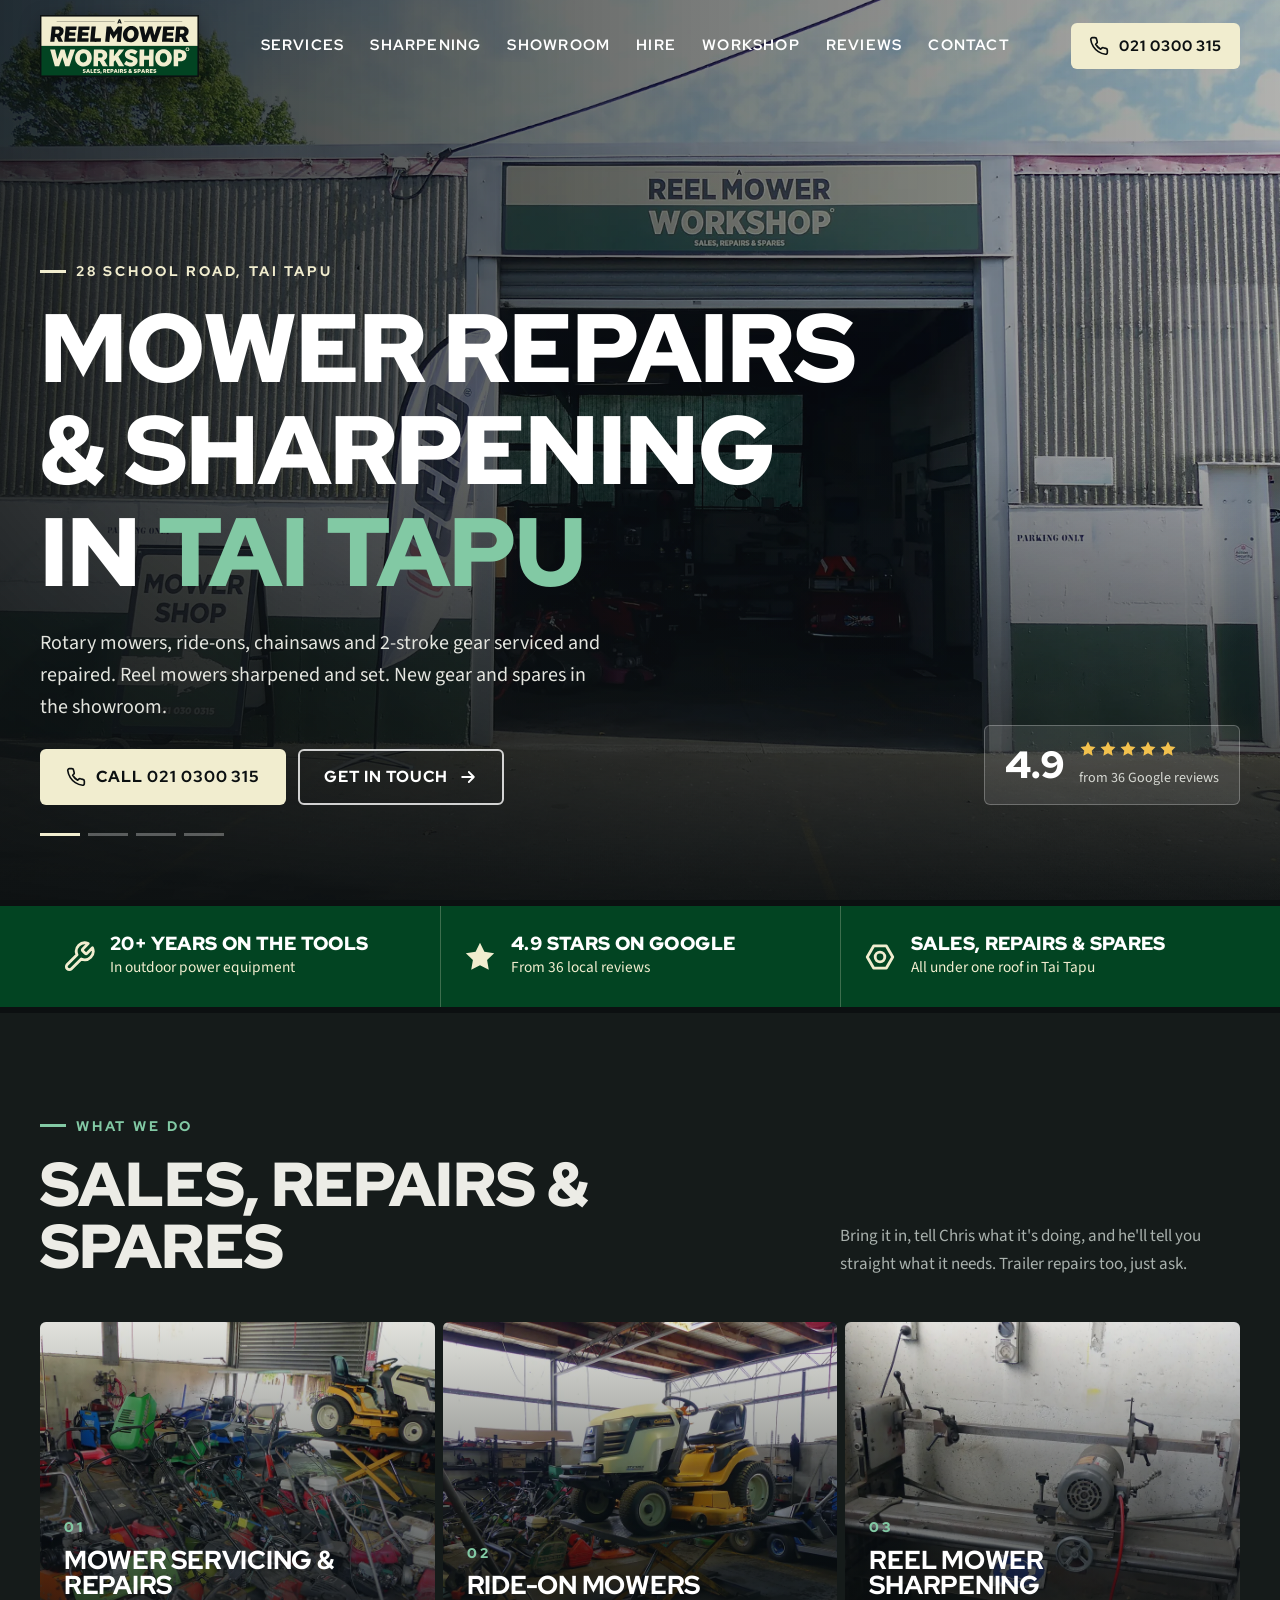
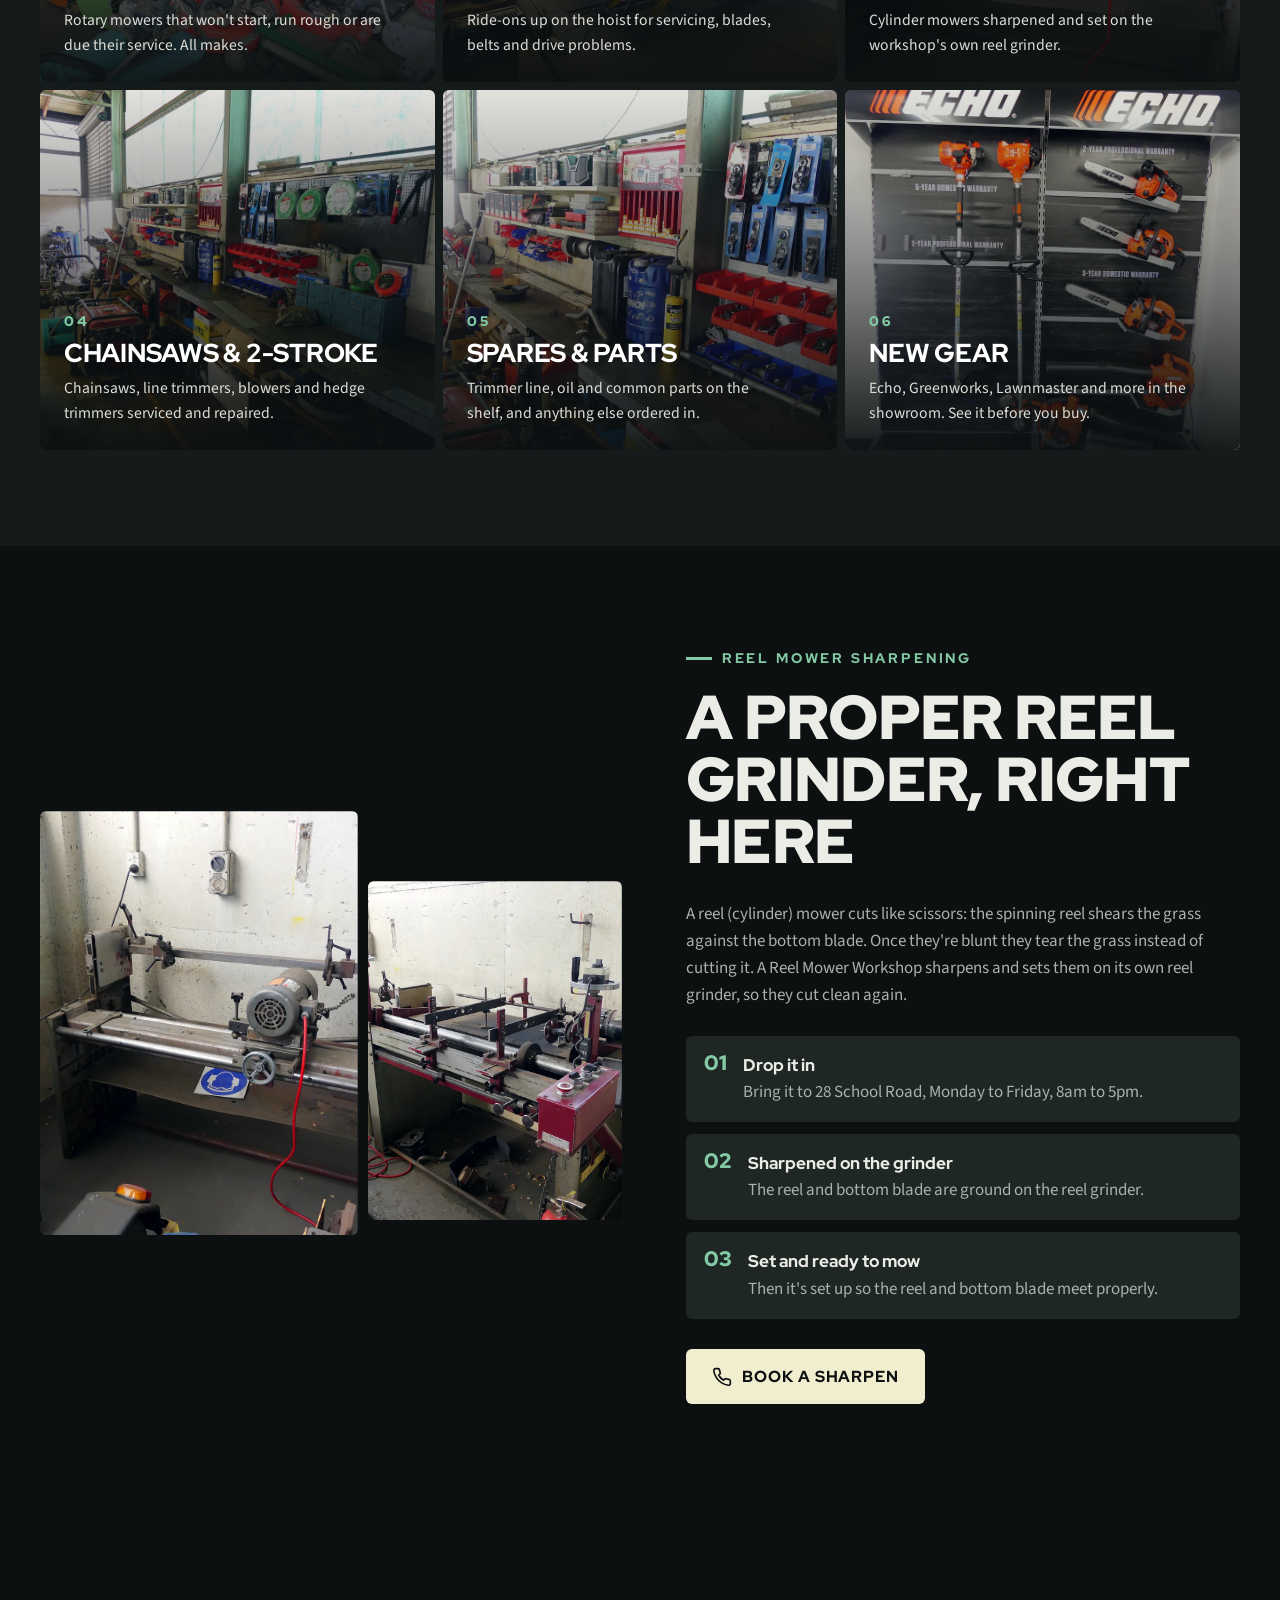
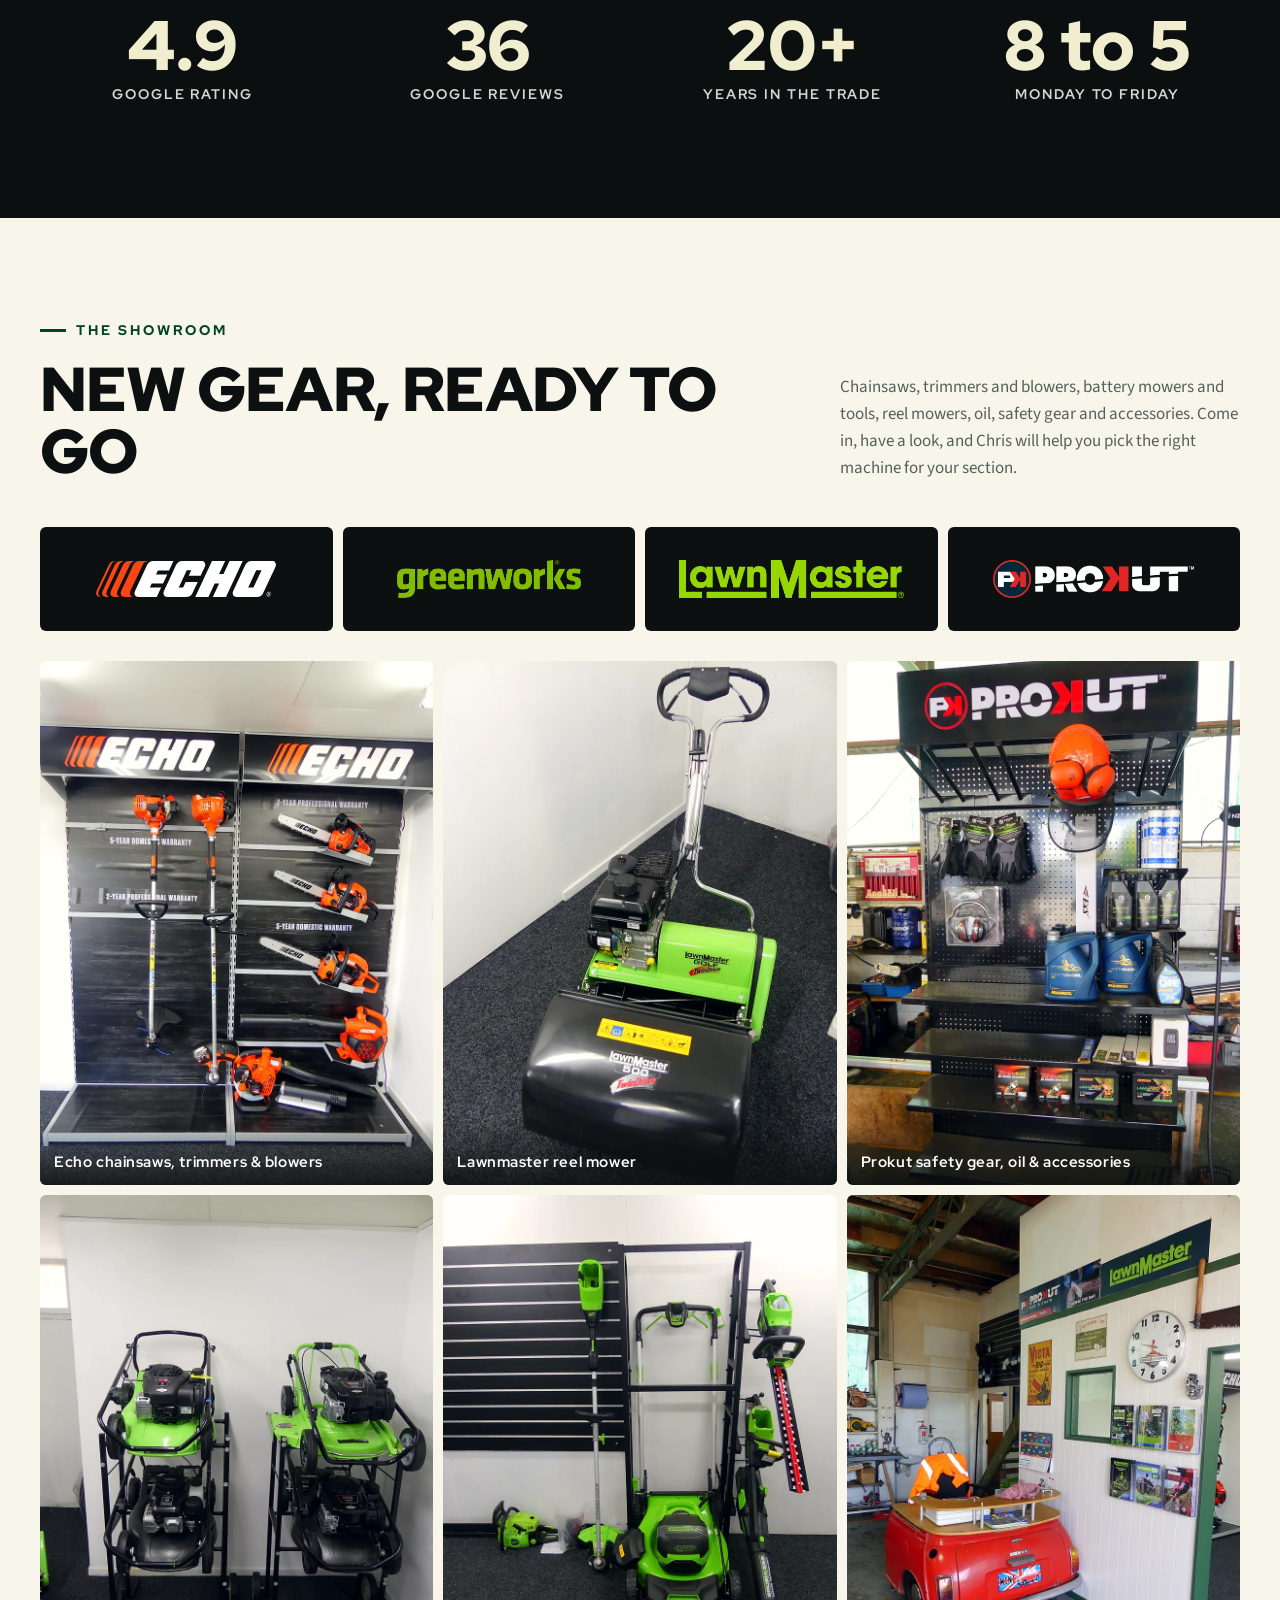
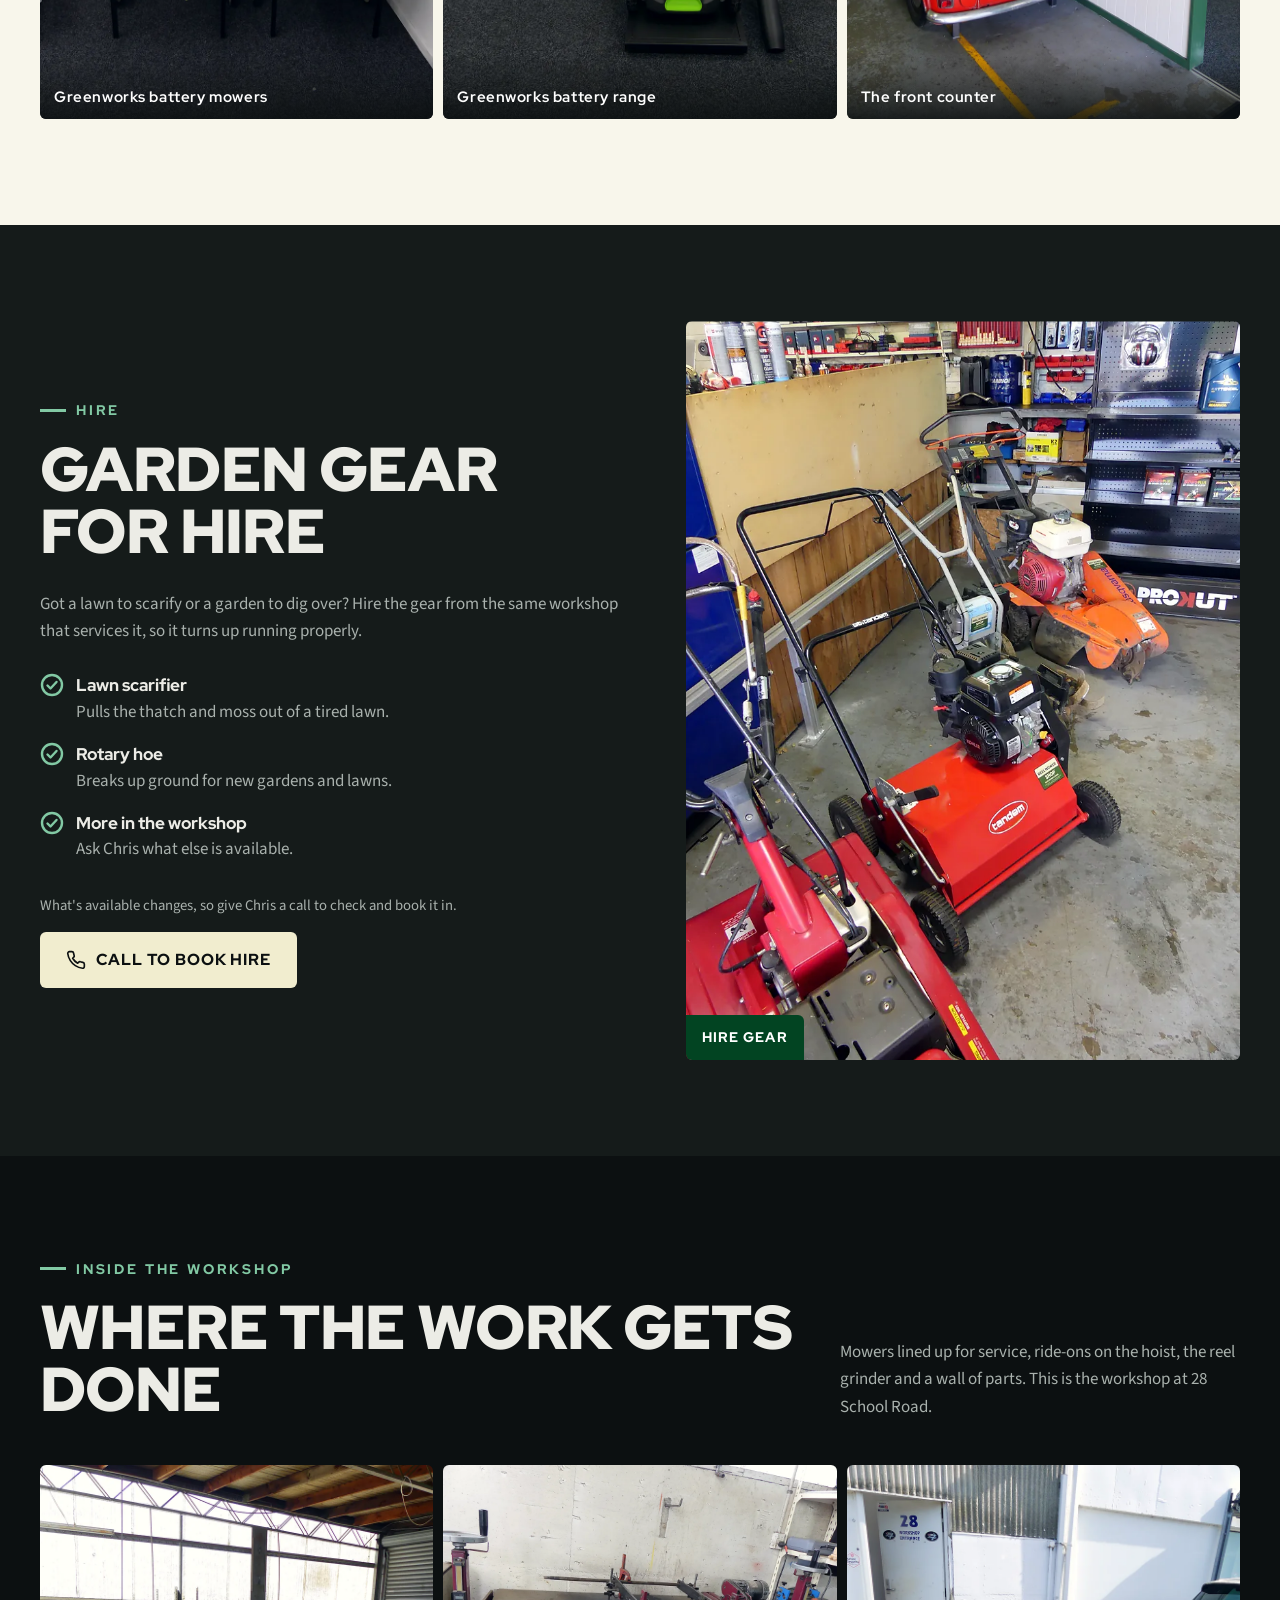
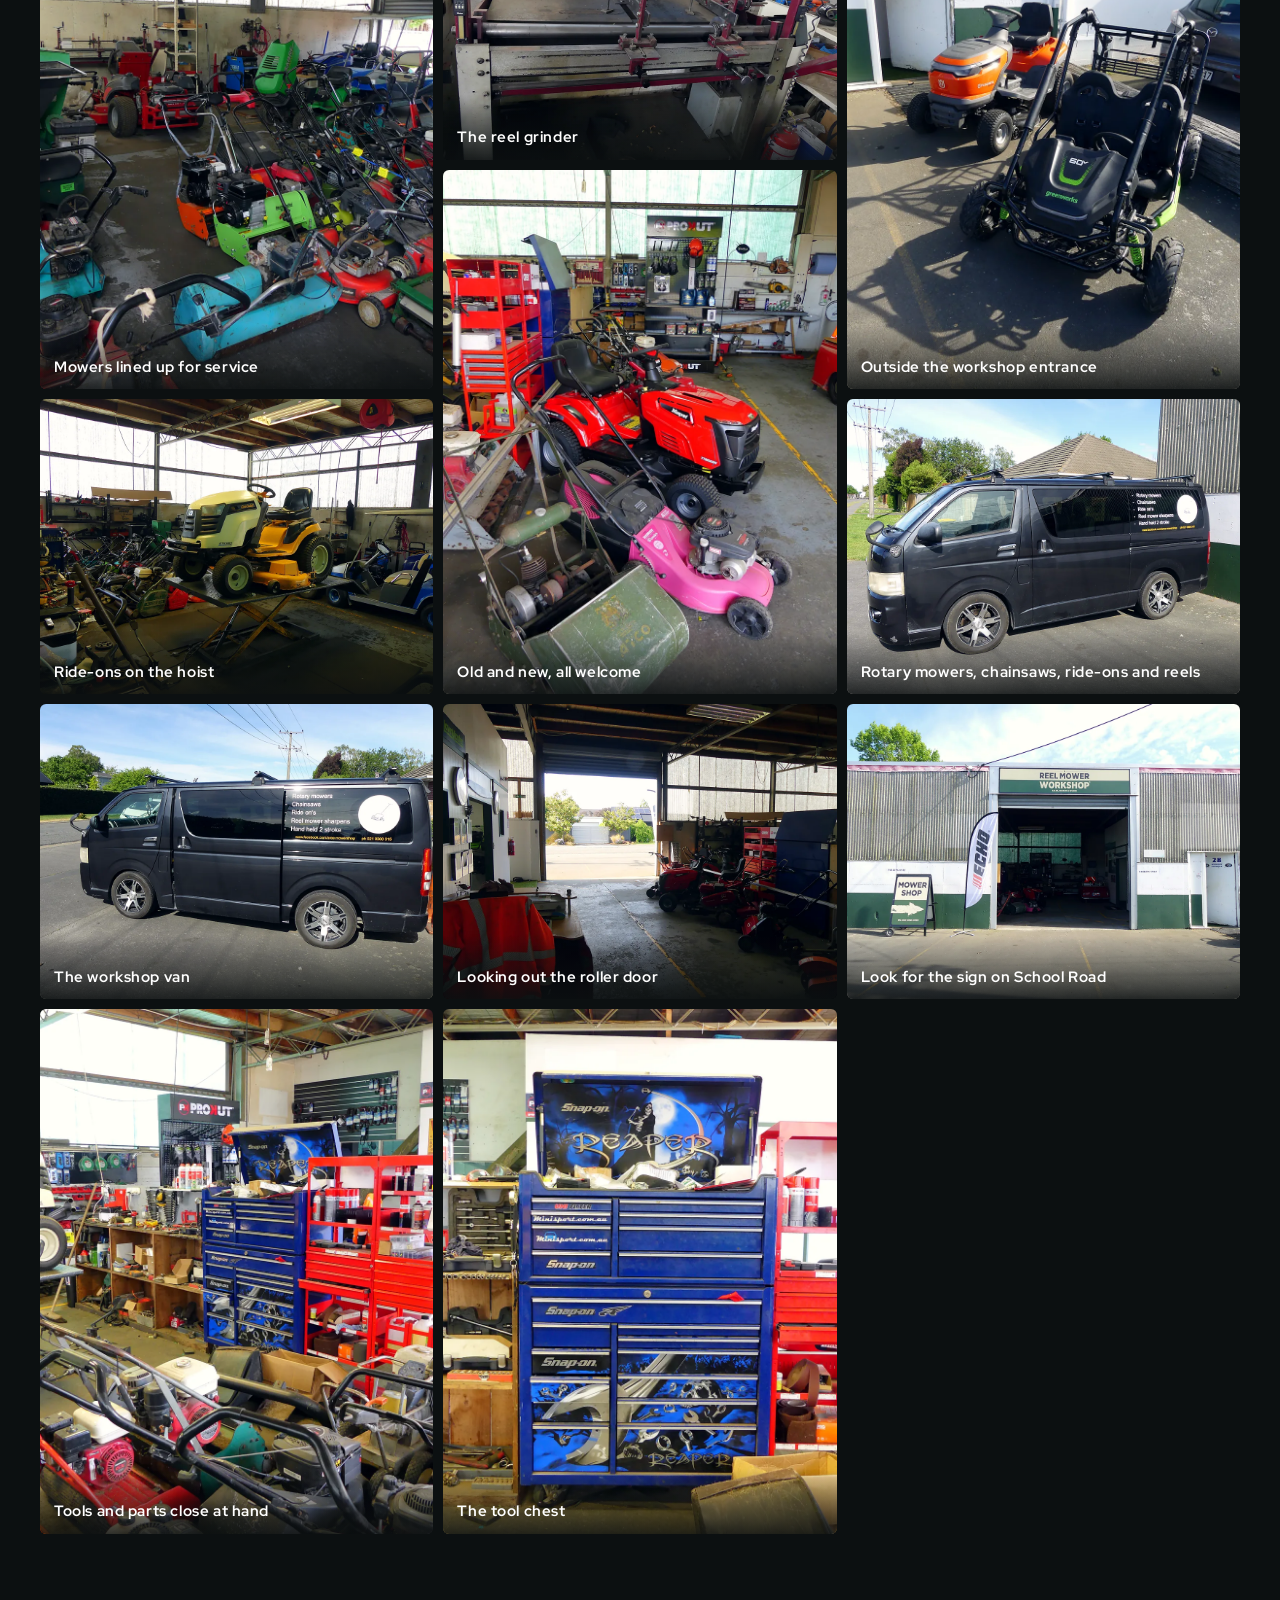
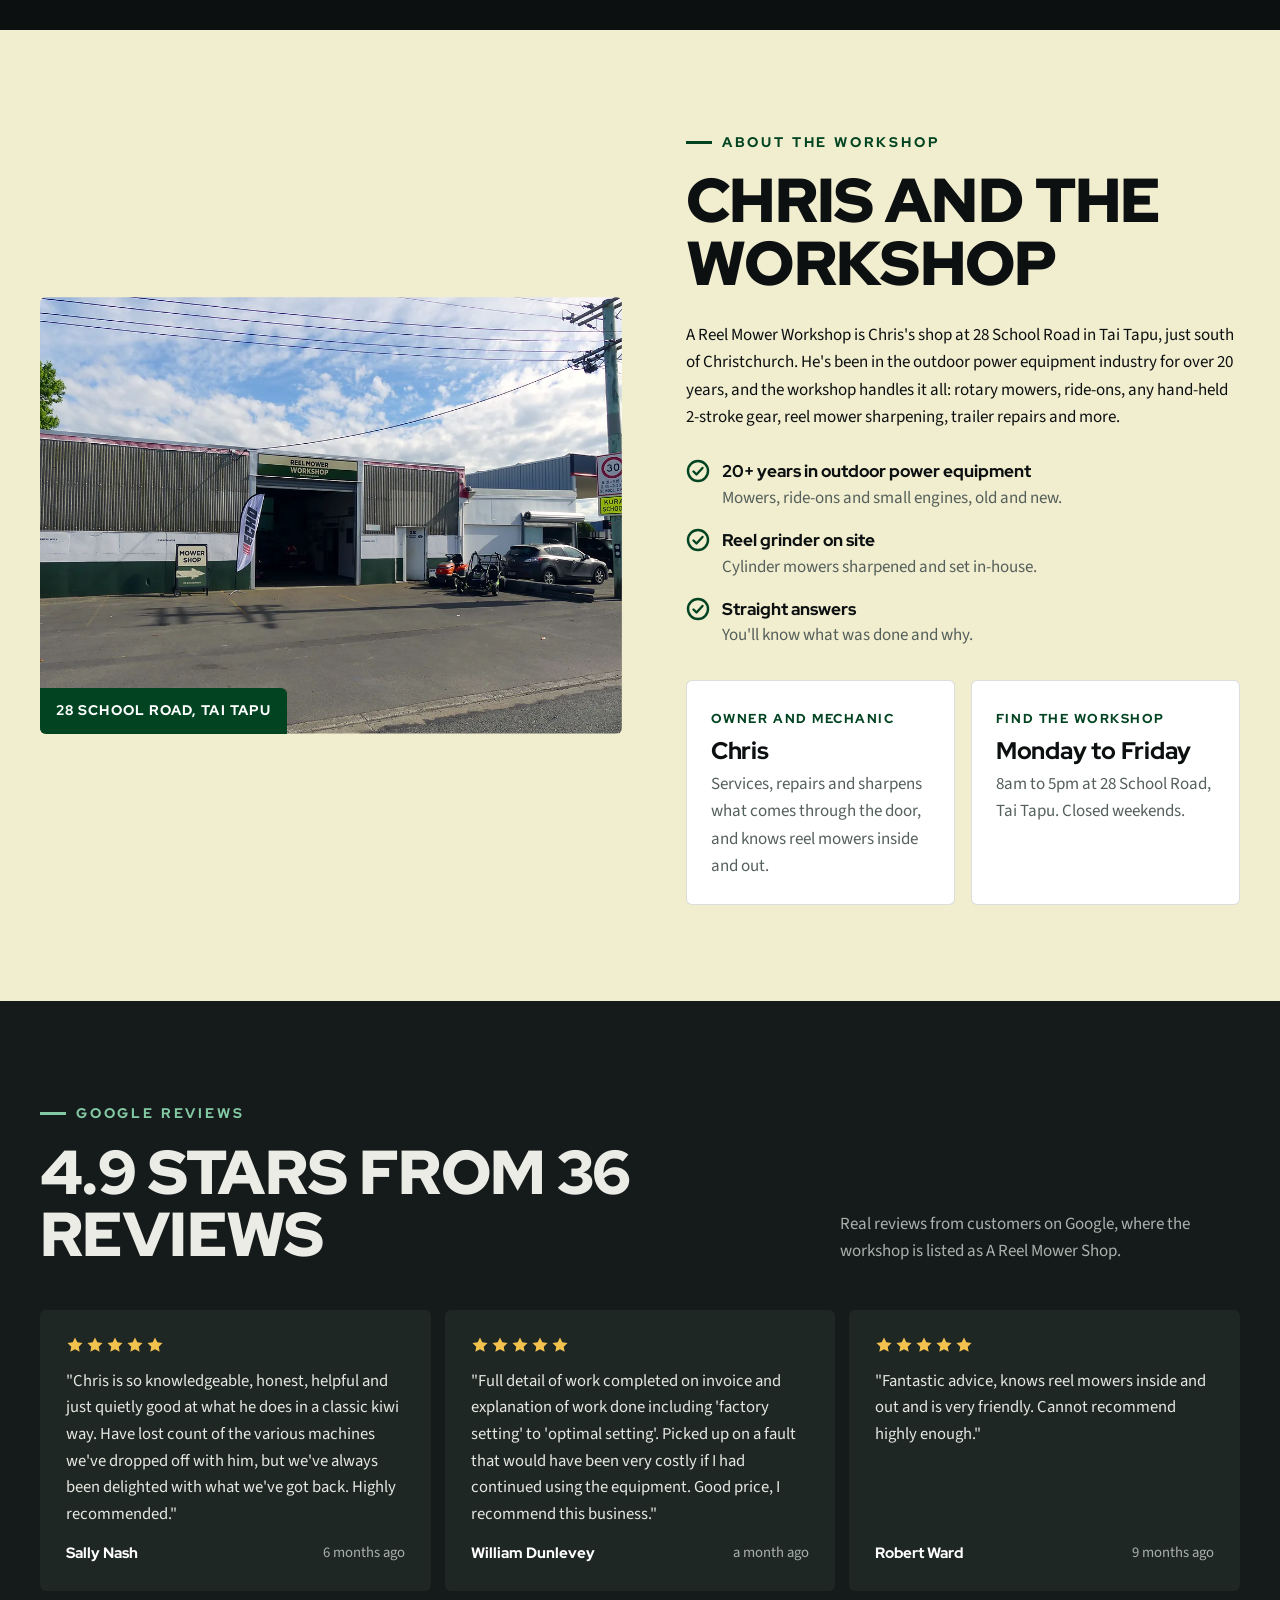
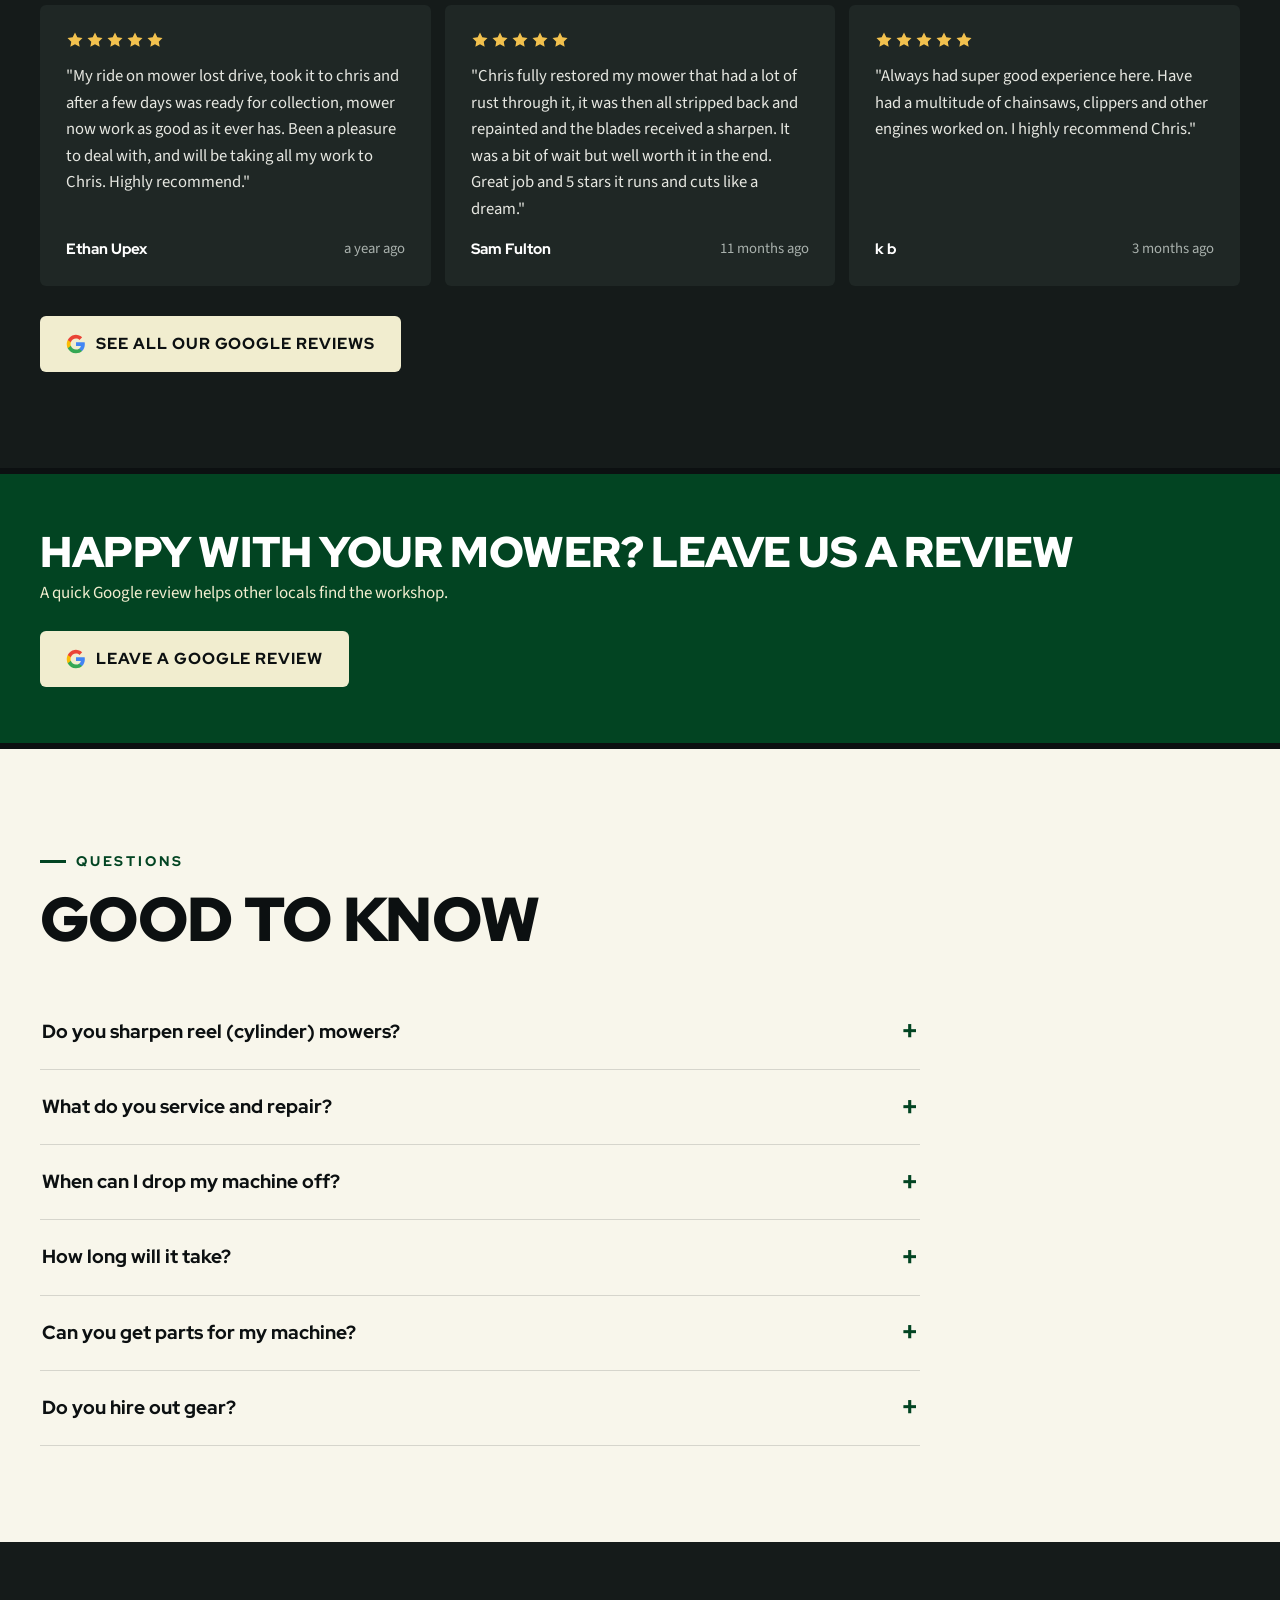
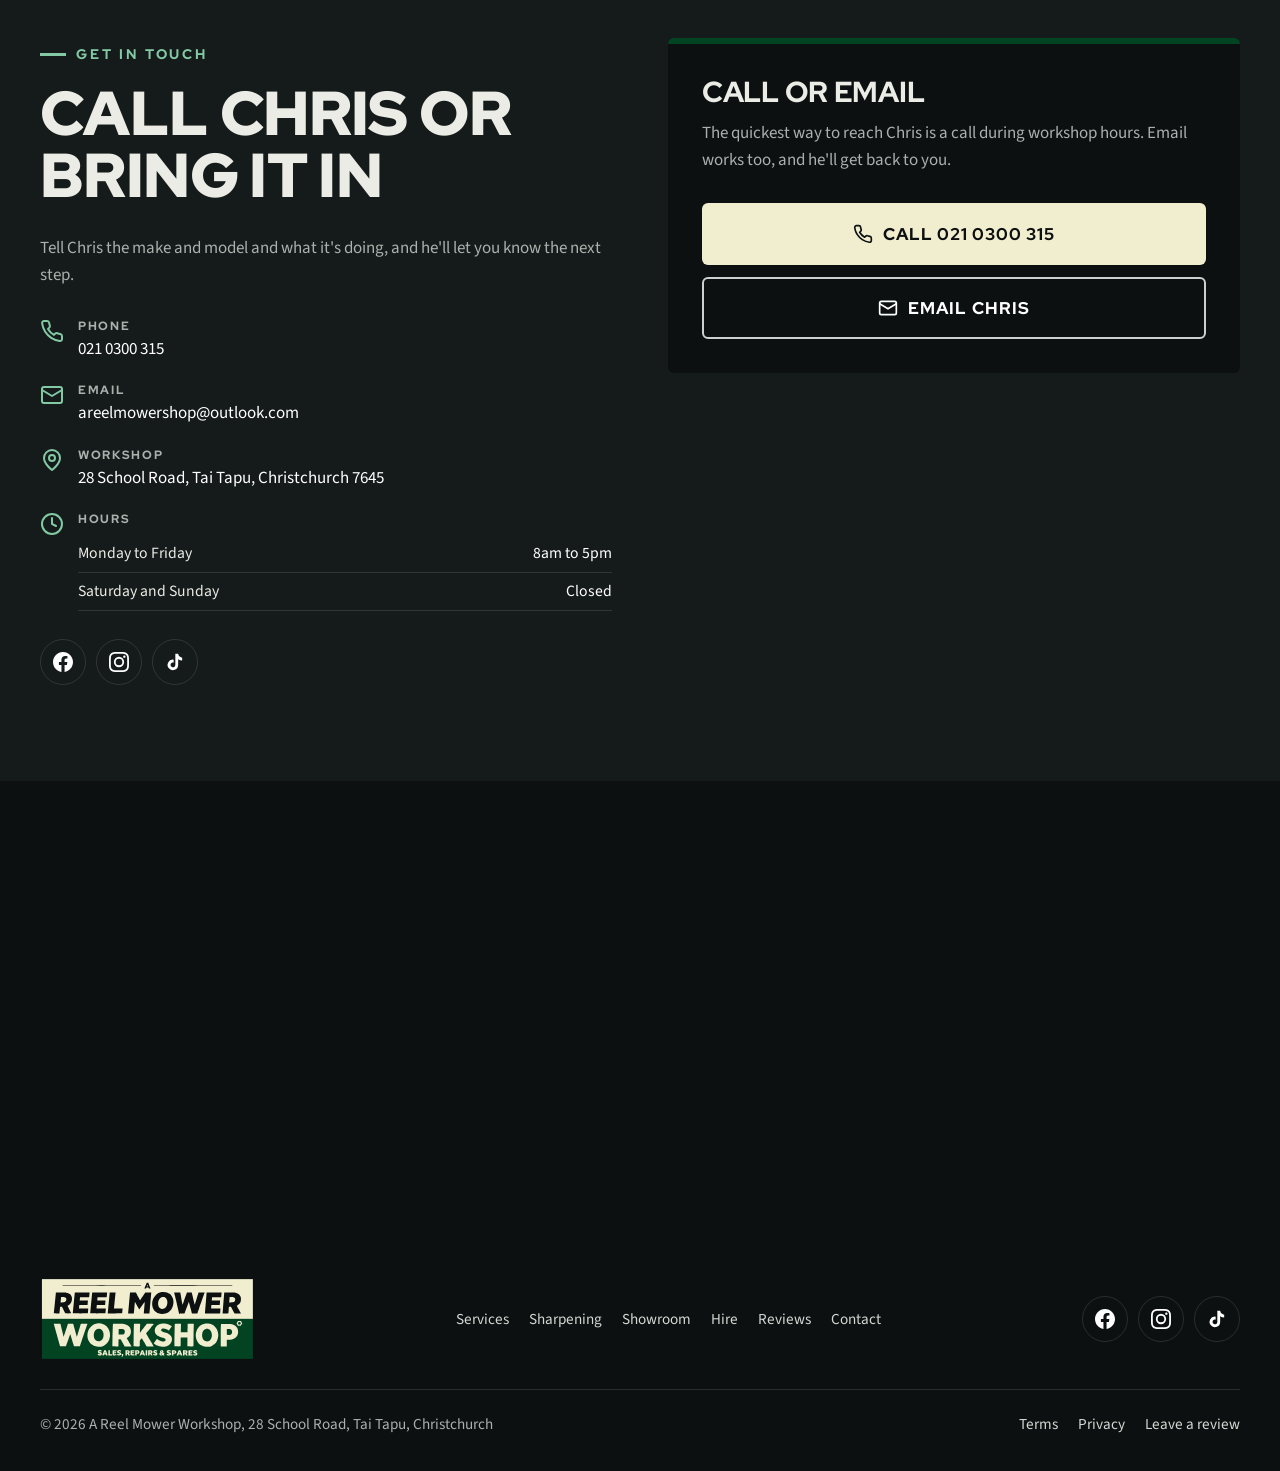
==== commit 7c475c30: "Showroom: official ECHO, Greenworks, LawnMaster and Prokut logos in place of text chips Co-Authored-" ====
--- a/index.html
+++ b/index.html
@@ -165,7 +165,12 @@
       <div><span class="eyebrow">The showroom</span><h2>New gear, ready to go</h2></div>
       <p class="muted">Chainsaws, trimmers and blowers, battery mowers and tools, reel mowers, oil, safety gear and accessories. Come in, have a look, and Chris will help you pick the right machine for your section.</p>
     </div>
-    <ul class="chiplist reveal" aria-label="Brands in the showroom"><li>Echo</li><li>Greenworks</li><li>Lawnmaster</li><li>Prokut</li></ul>
+    <ul class="brands reveal" aria-label="Brands in the showroom">
+      <li><img src="img/brands/echo.svg" alt="ECHO" width="180" height="36" loading="lazy"></li>
+      <li><img src="img/brands/greenworks.webp" alt="Greenworks" width="679" height="140" loading="lazy"></li>
+      <li><img src="img/brands/lawnmaster.webp" alt="LawnMaster" width="829" height="140" loading="lazy"></li>
+      <li><img src="img/brands/prokut.webp" alt="Prokut" width="740" height="140" loading="lazy"></li>
+    </ul>
     <p class="swipe-hint" aria-hidden="true">Swipe for more <svg class="icon"><use href="#i-arrow"/></svg></p>
     <div class="masonry">
       <figure class="reveal"><img src="img/showroom-echo-1920.webp" srcset="img/showroom-echo-1080.webp 810w, img/showroom-echo-1920.webp 1440w" sizes="(max-width:520px) 100vw, (max-width:900px) 50vw, 33vw" width="1440" height="1920" alt="Echo chainsaws, line trimmers and blowers on the showroom wall" loading="lazy"><figcaption>Echo chainsaws, trimmers &amp; blowers</figcaption></figure>
--- a/styles.css
+++ b/styles.css
@@ -163,9 +163,11 @@
 .steps li{counter-increment:s;display:flex;gap:16px;align-items:flex-start;padding:16px 18px;background:var(--dark-3);border-radius:var(--r)}
 .steps li::before{content:counter(s,decimal-leading-zero);font-family:var(--display);font-weight:900;color:var(--green-lt);font-size:1.3rem;line-height:1.1}
 .steps strong{display:block;font-family:var(--display);font-weight:800}
-.chiplist{display:flex;flex-wrap:wrap;gap:8px;margin:0 0 26px;padding:0;list-style:none}
-.chiplist li{padding:7px 13px;border:1px solid var(--line);border-radius:999px;font-size:.95rem}
-.band-light .chiplist li,.band-bone .chiplist li{border-color:var(--line-dk)}
+/* showroom brand logos: official artwork, each on the logo's black so the white and lime versions read */
+.brands{display:grid;grid-template-columns:repeat(4,minmax(0,1fr));gap:10px;list-style:none;margin:0 0 30px;padding:0}
+.brands li{display:flex;align-items:center;justify-content:center;height:104px;padding:18px 22px;background:var(--black);border-radius:var(--r)}
+.brands img{width:auto;height:auto;max-height:38px;max-width:100%}
+@media (max-width:760px){.brands{grid-template-columns:repeat(2,minmax(0,1fr));gap:8px}.brands li{height:80px;padding:14px 16px}.brands img{max-height:28px}}
 .note{font-size:.92rem}
 
 /* ---------- STATS BAND ---------- */
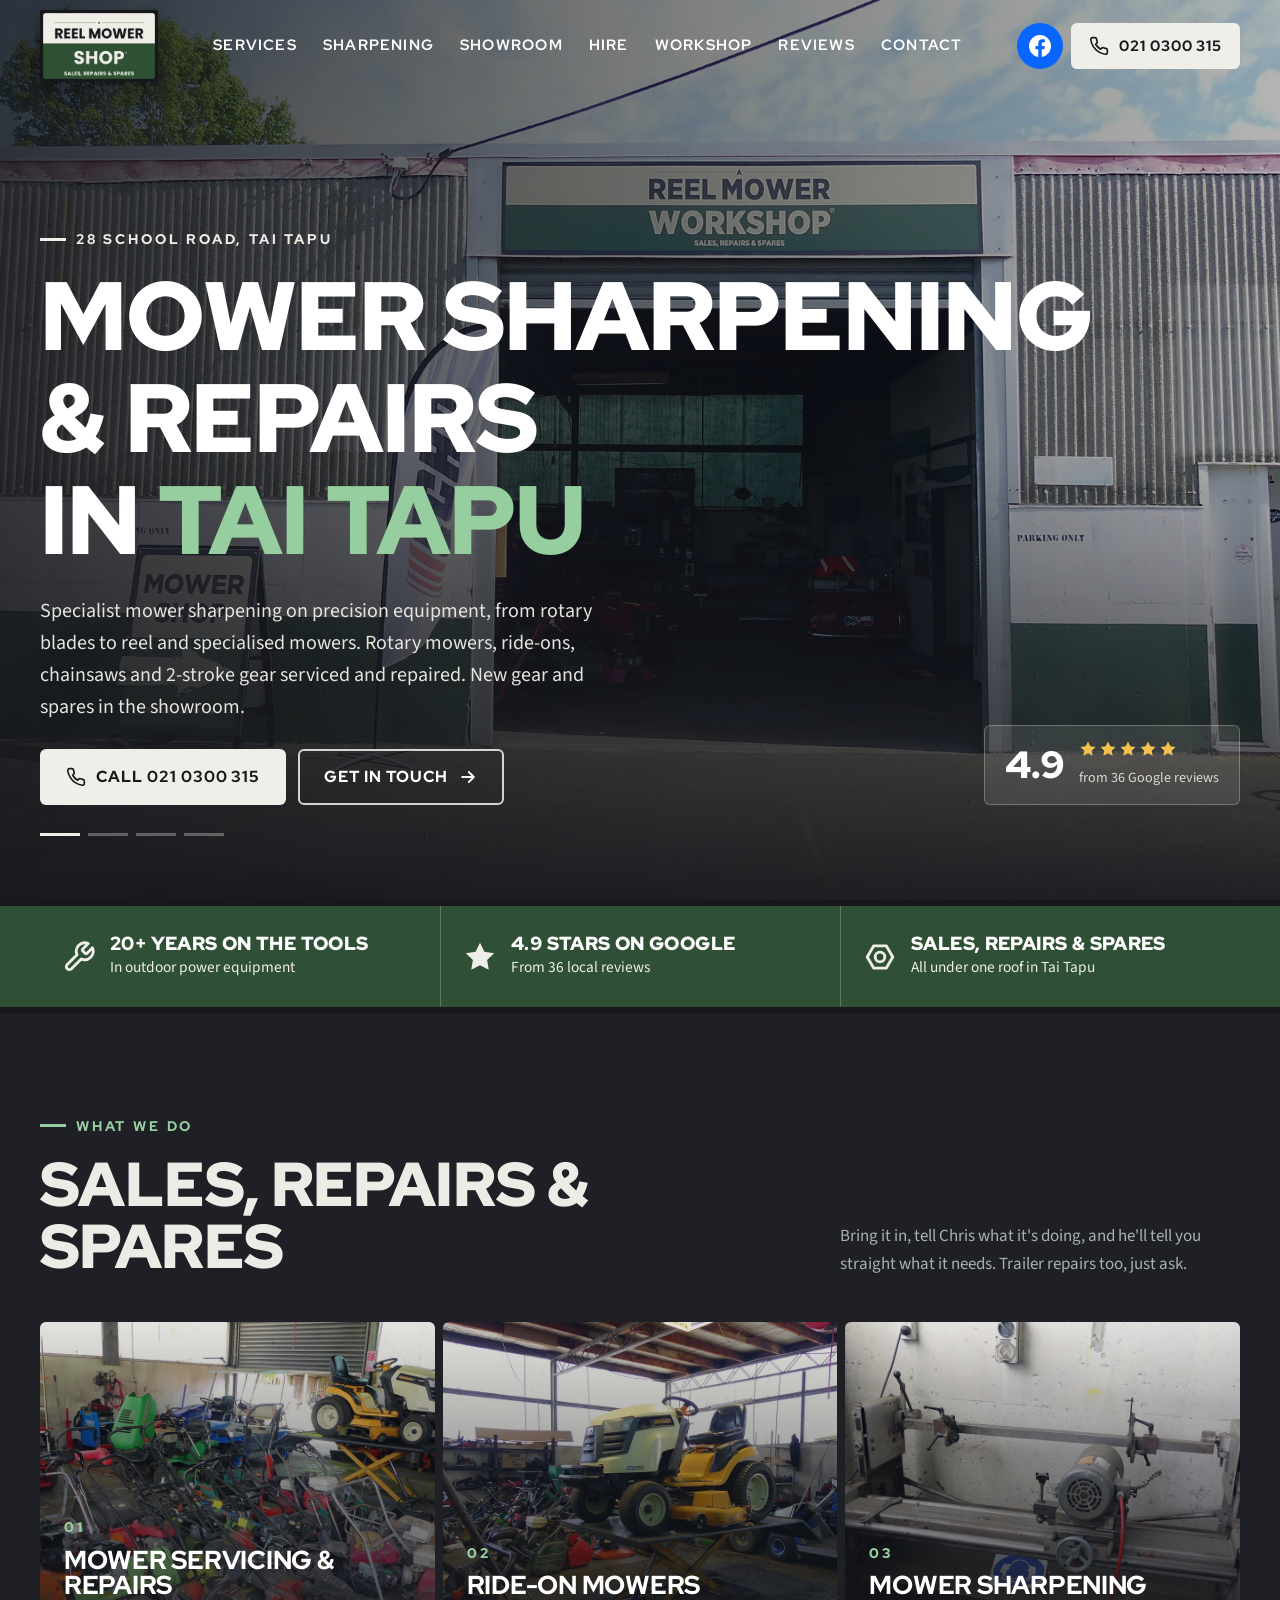
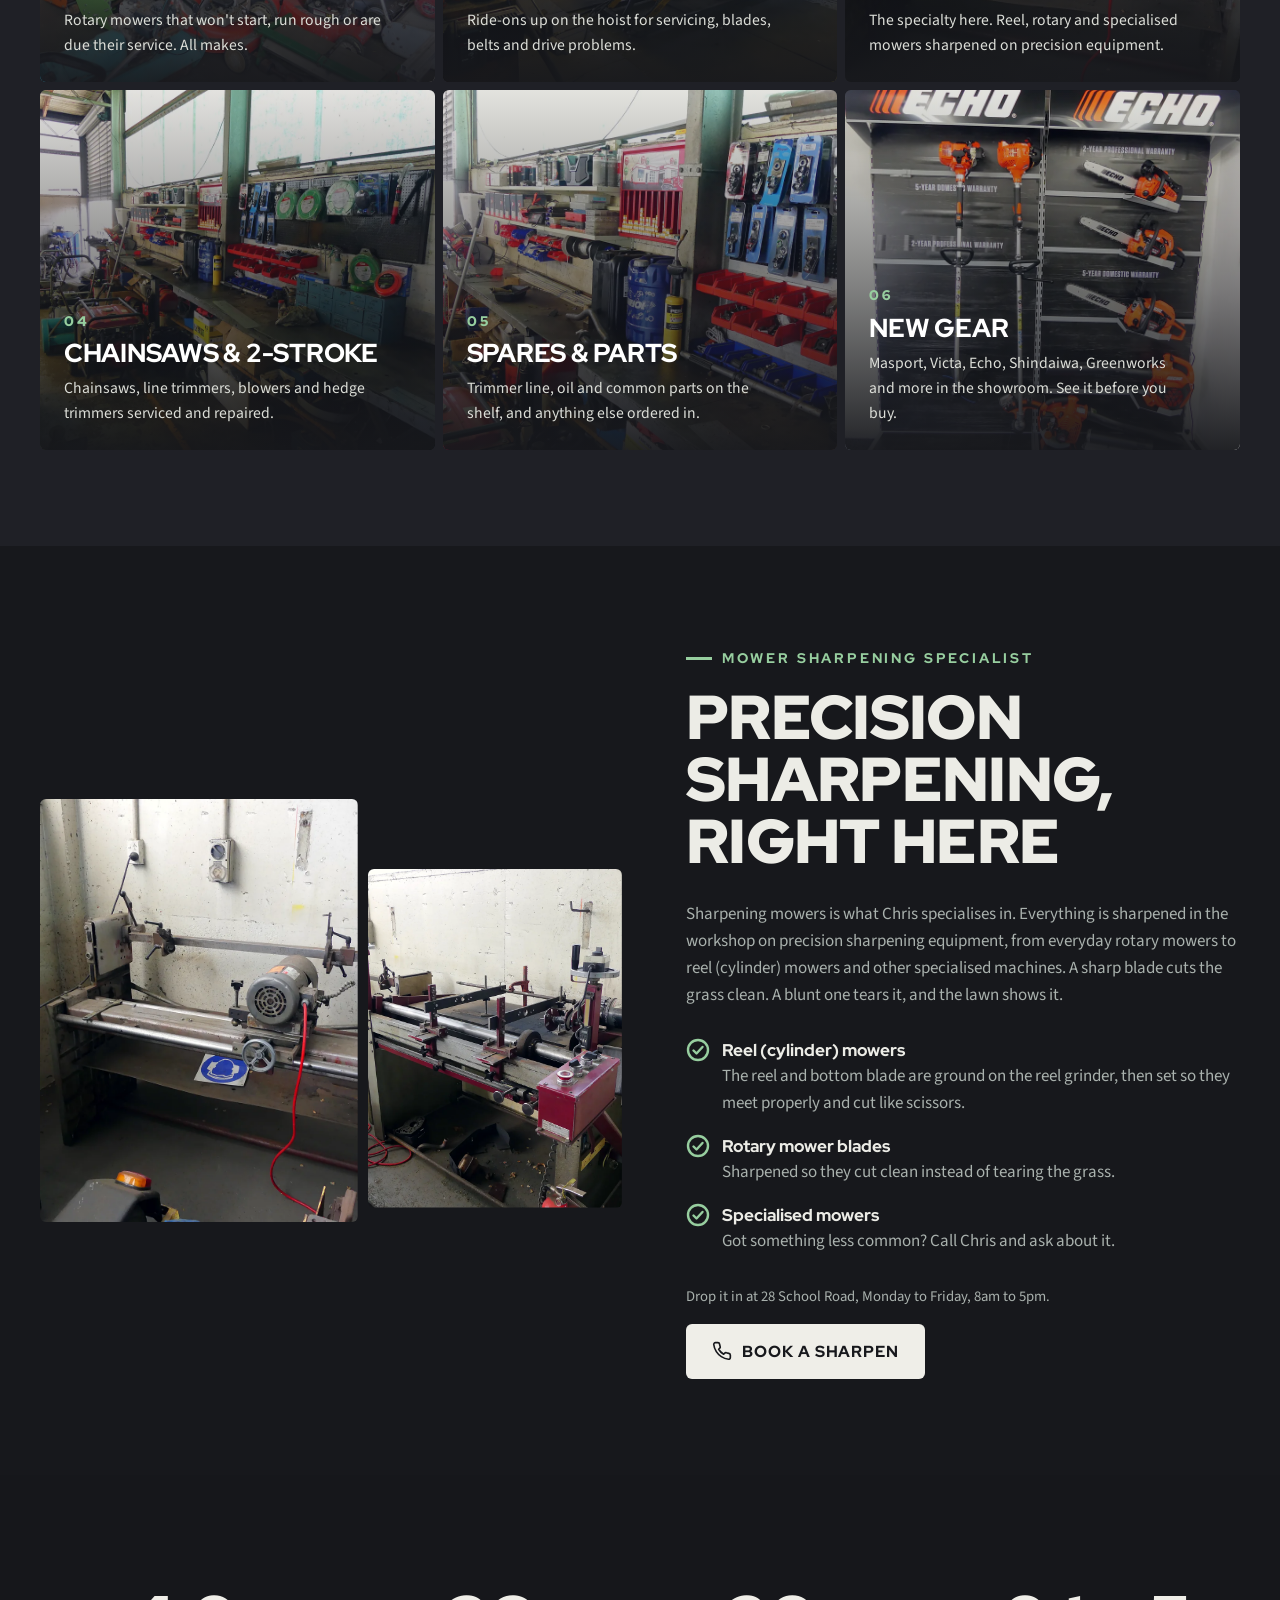
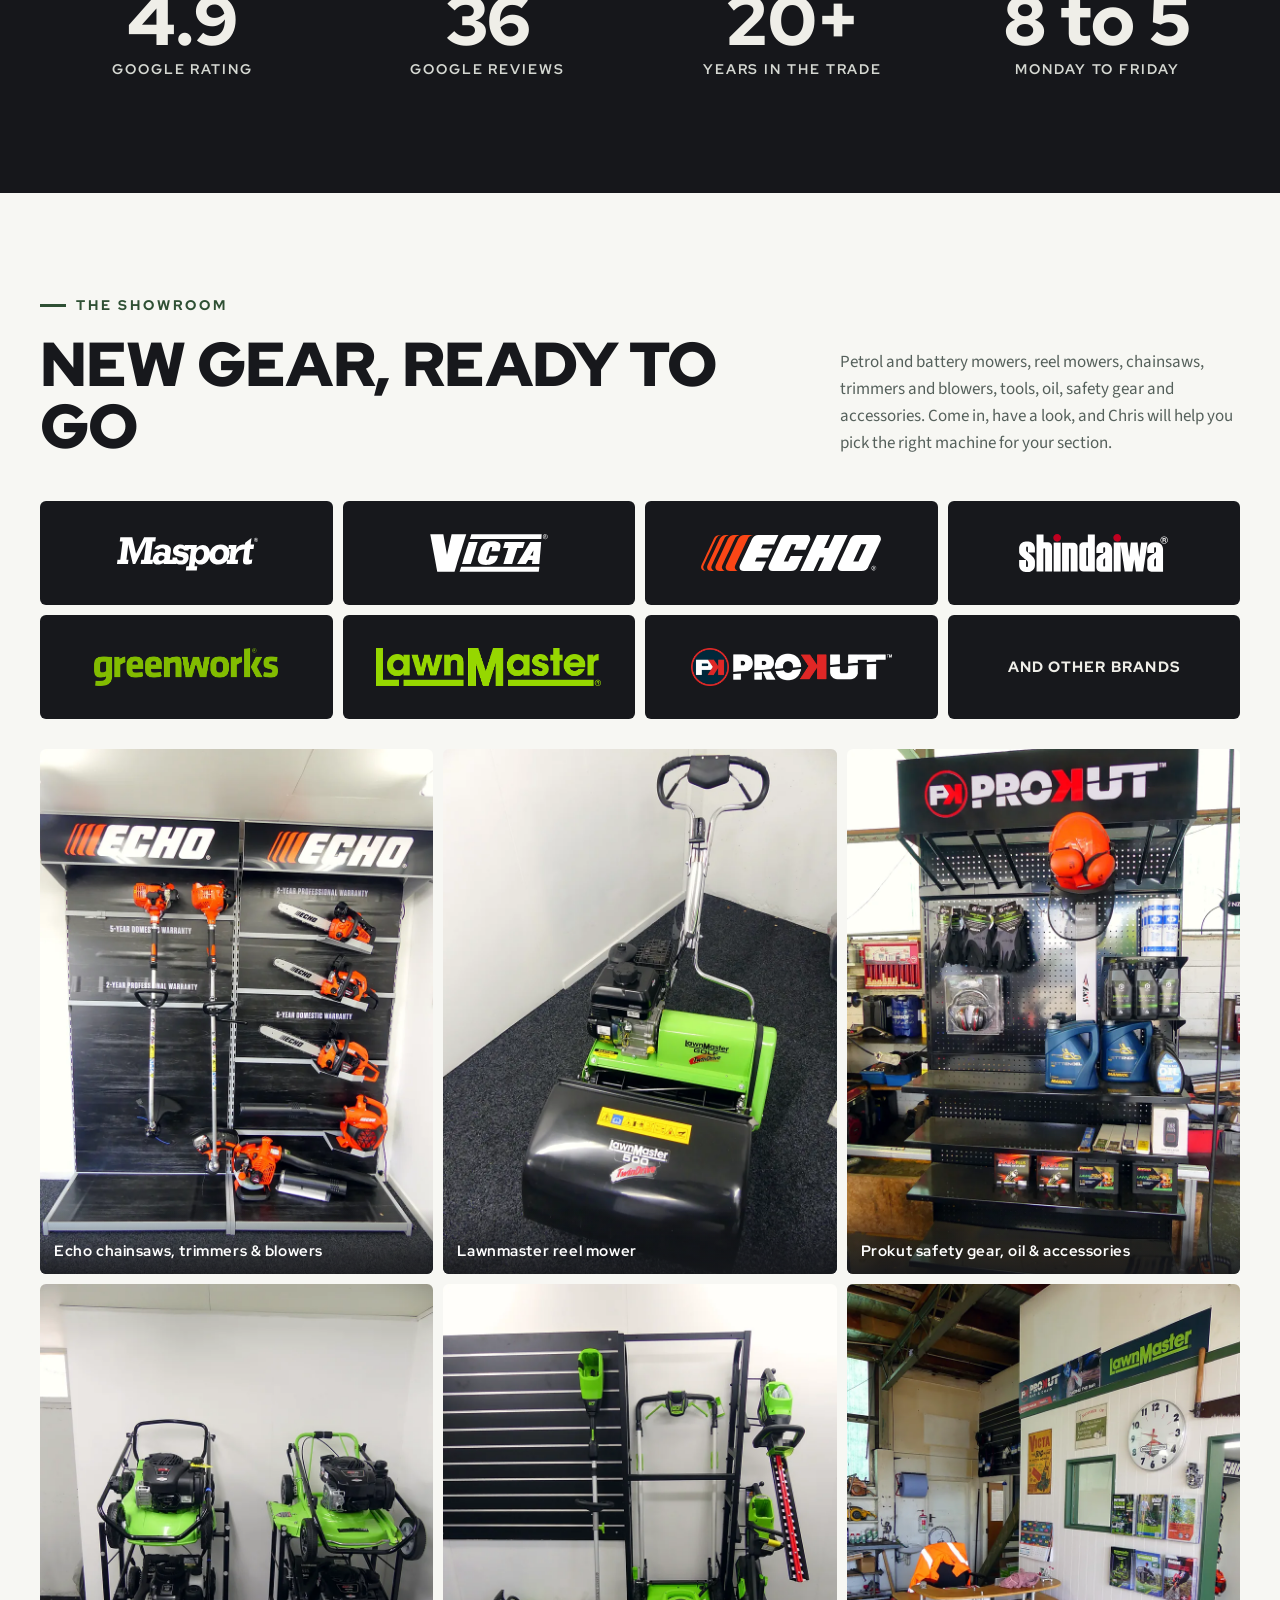
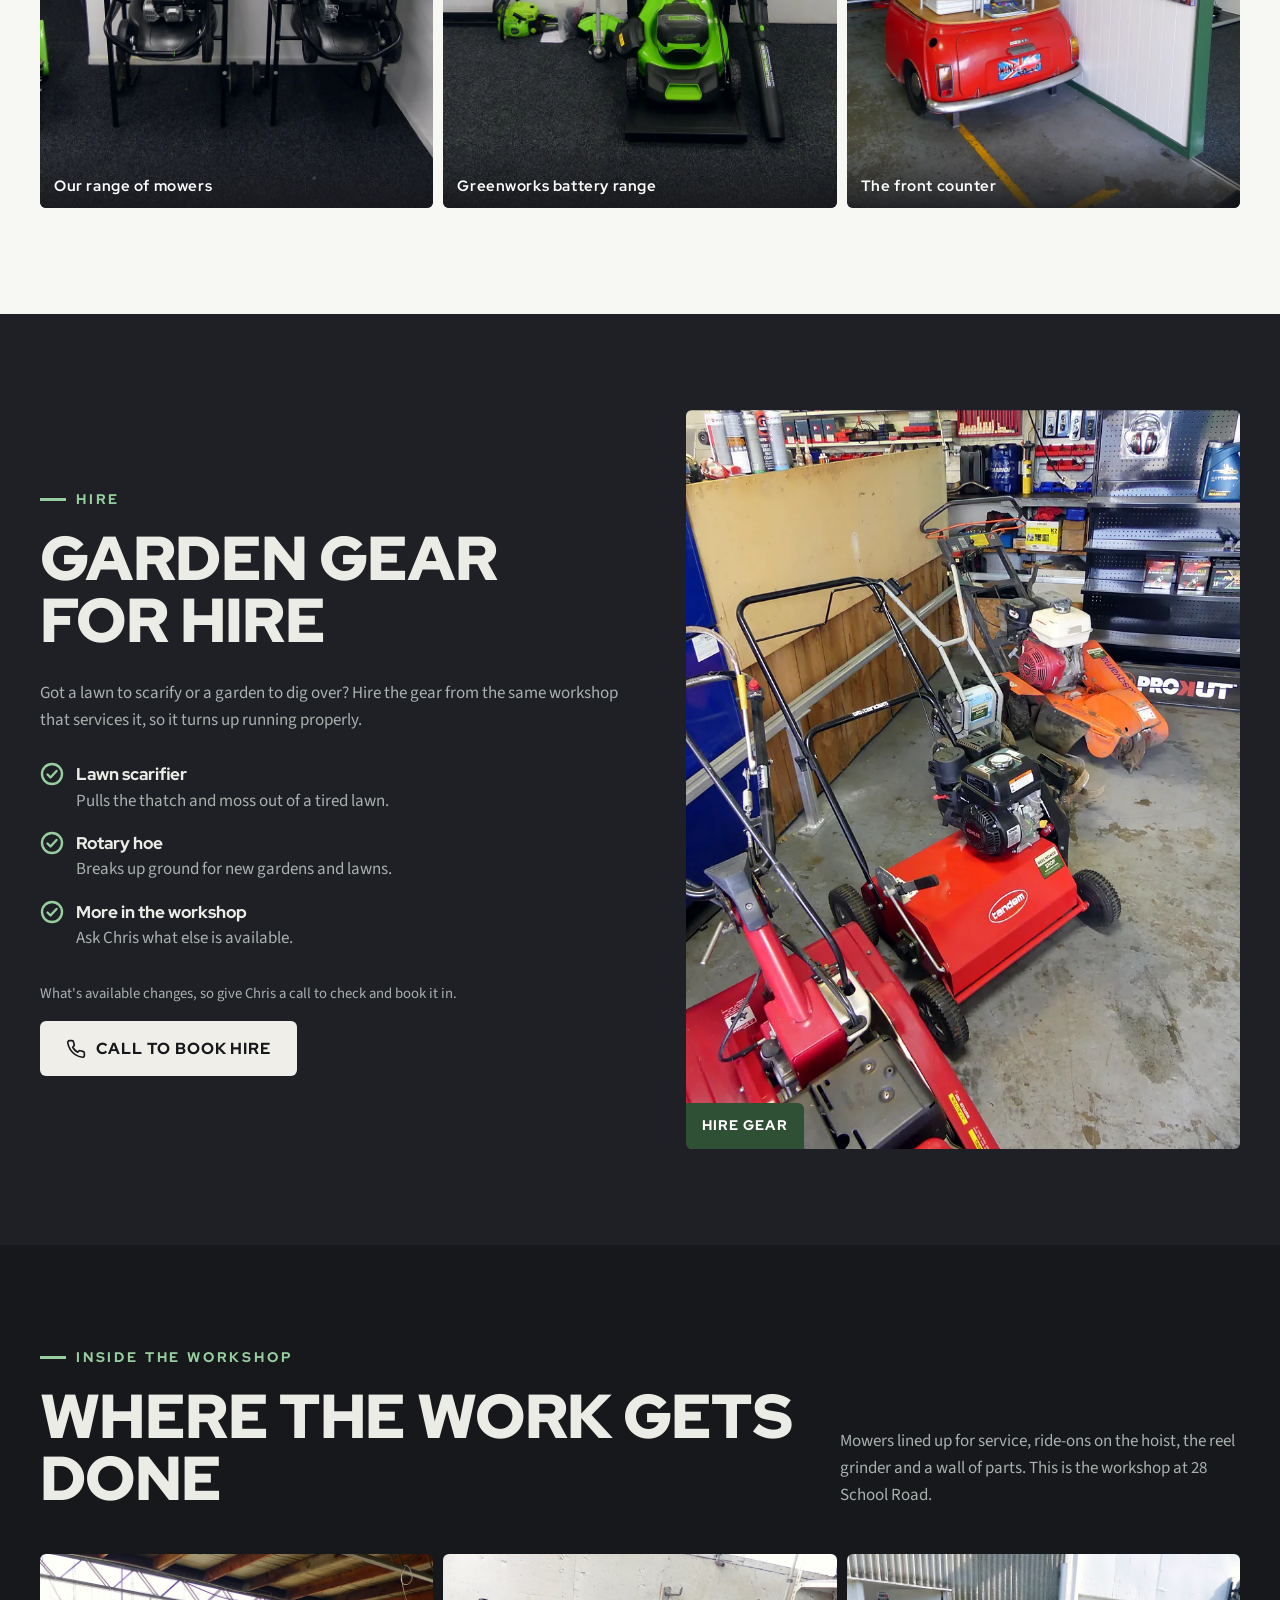
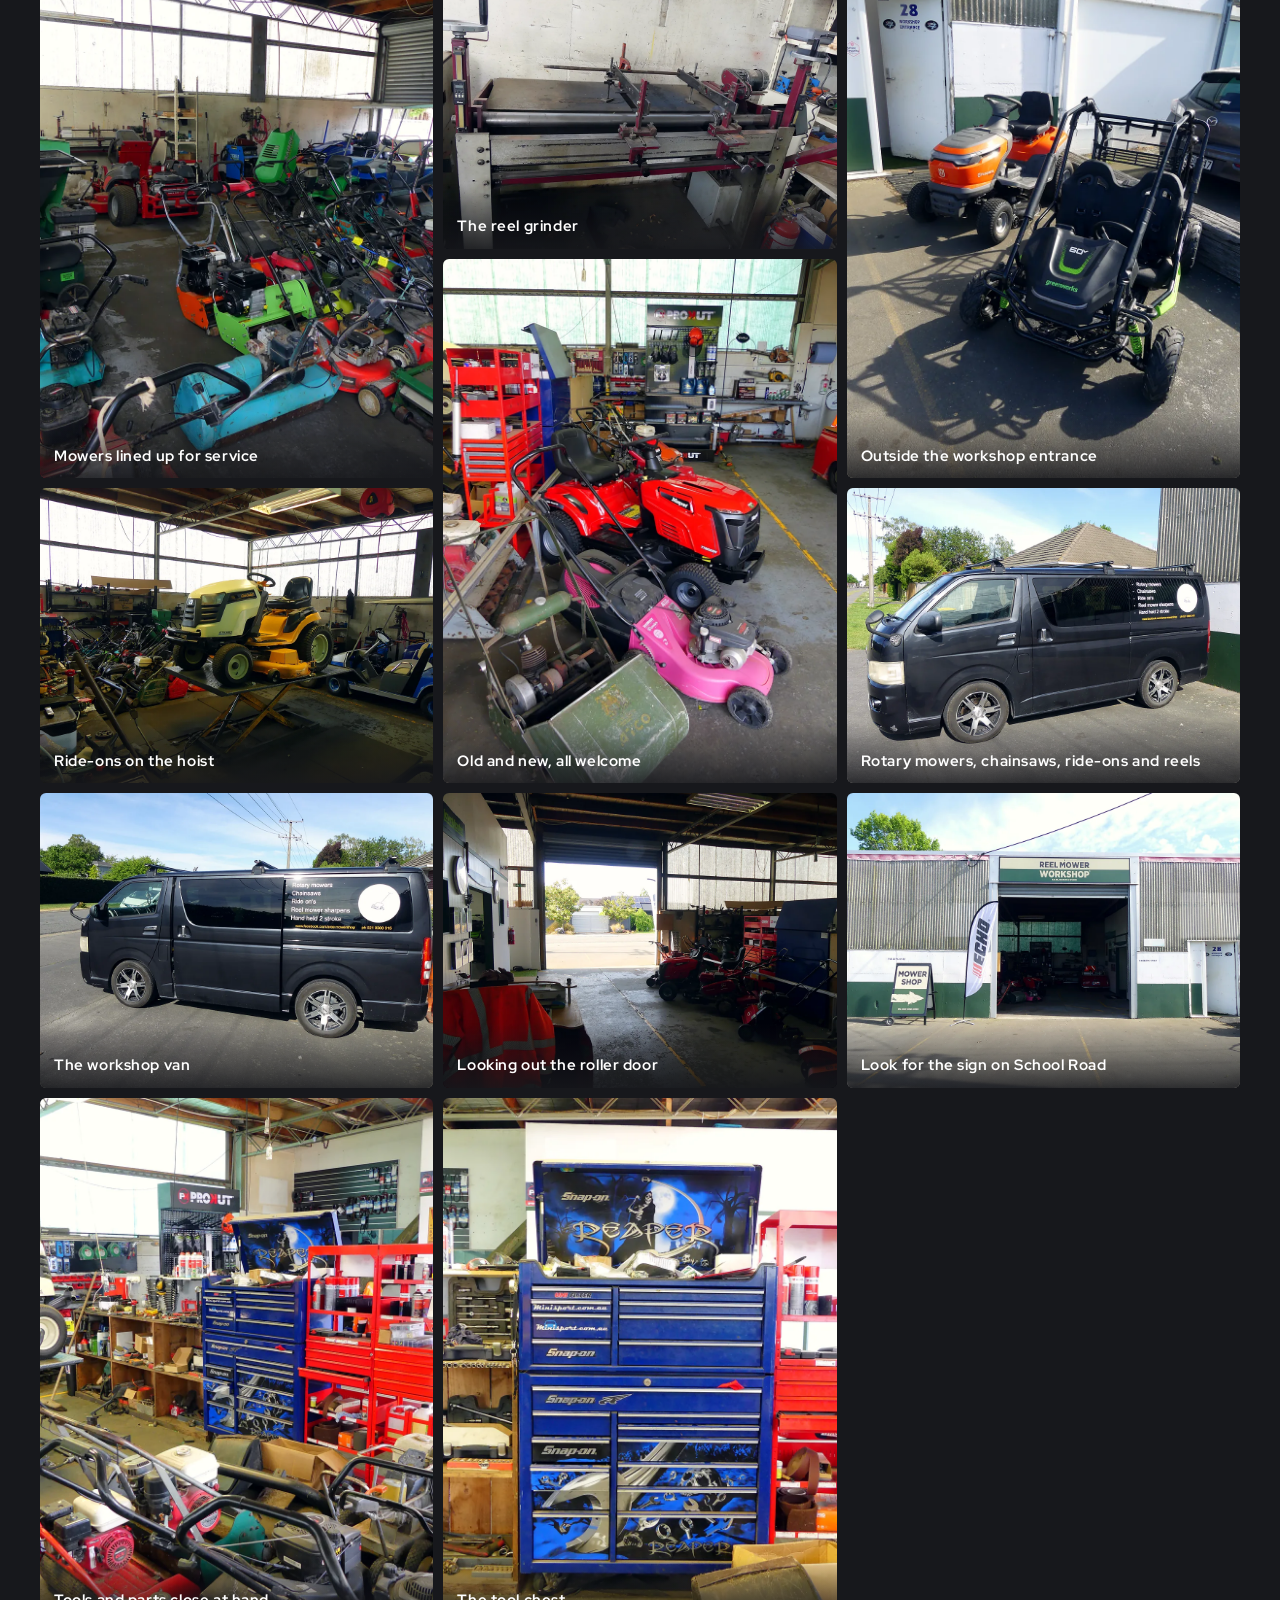
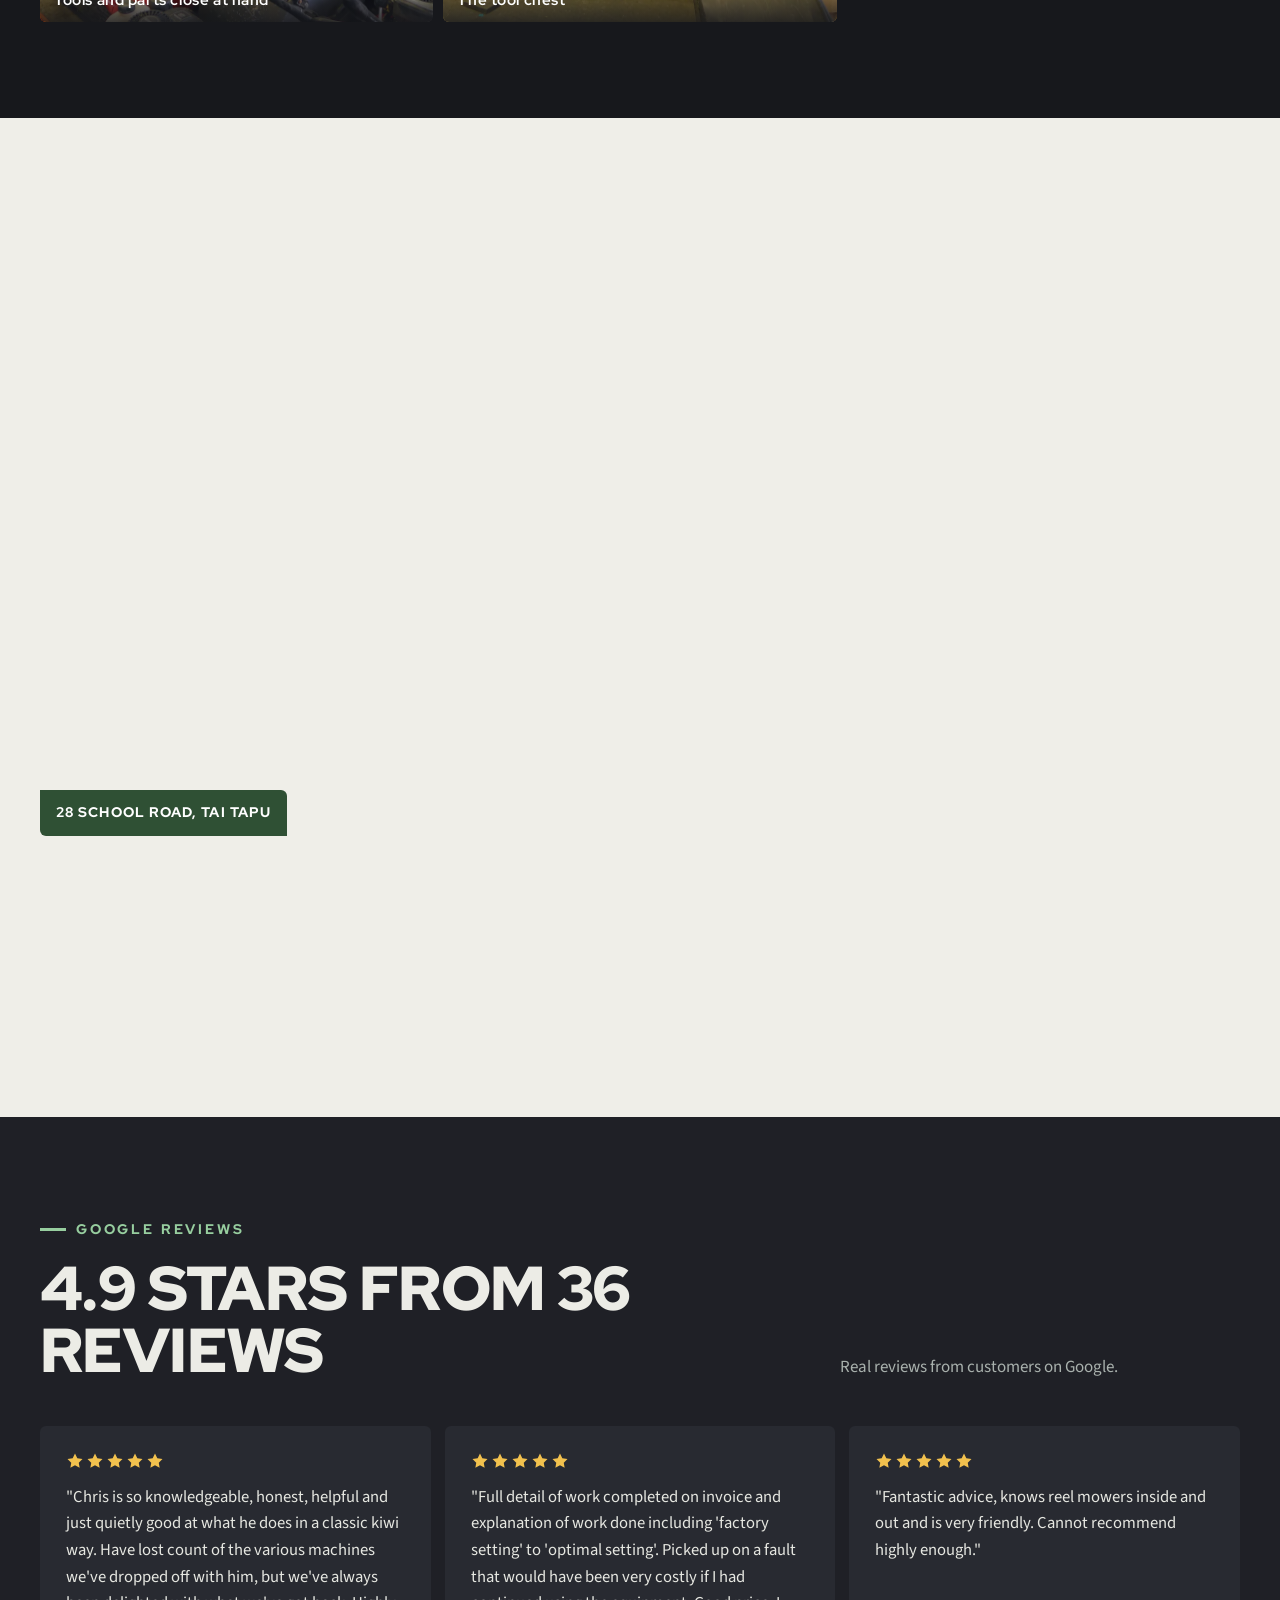
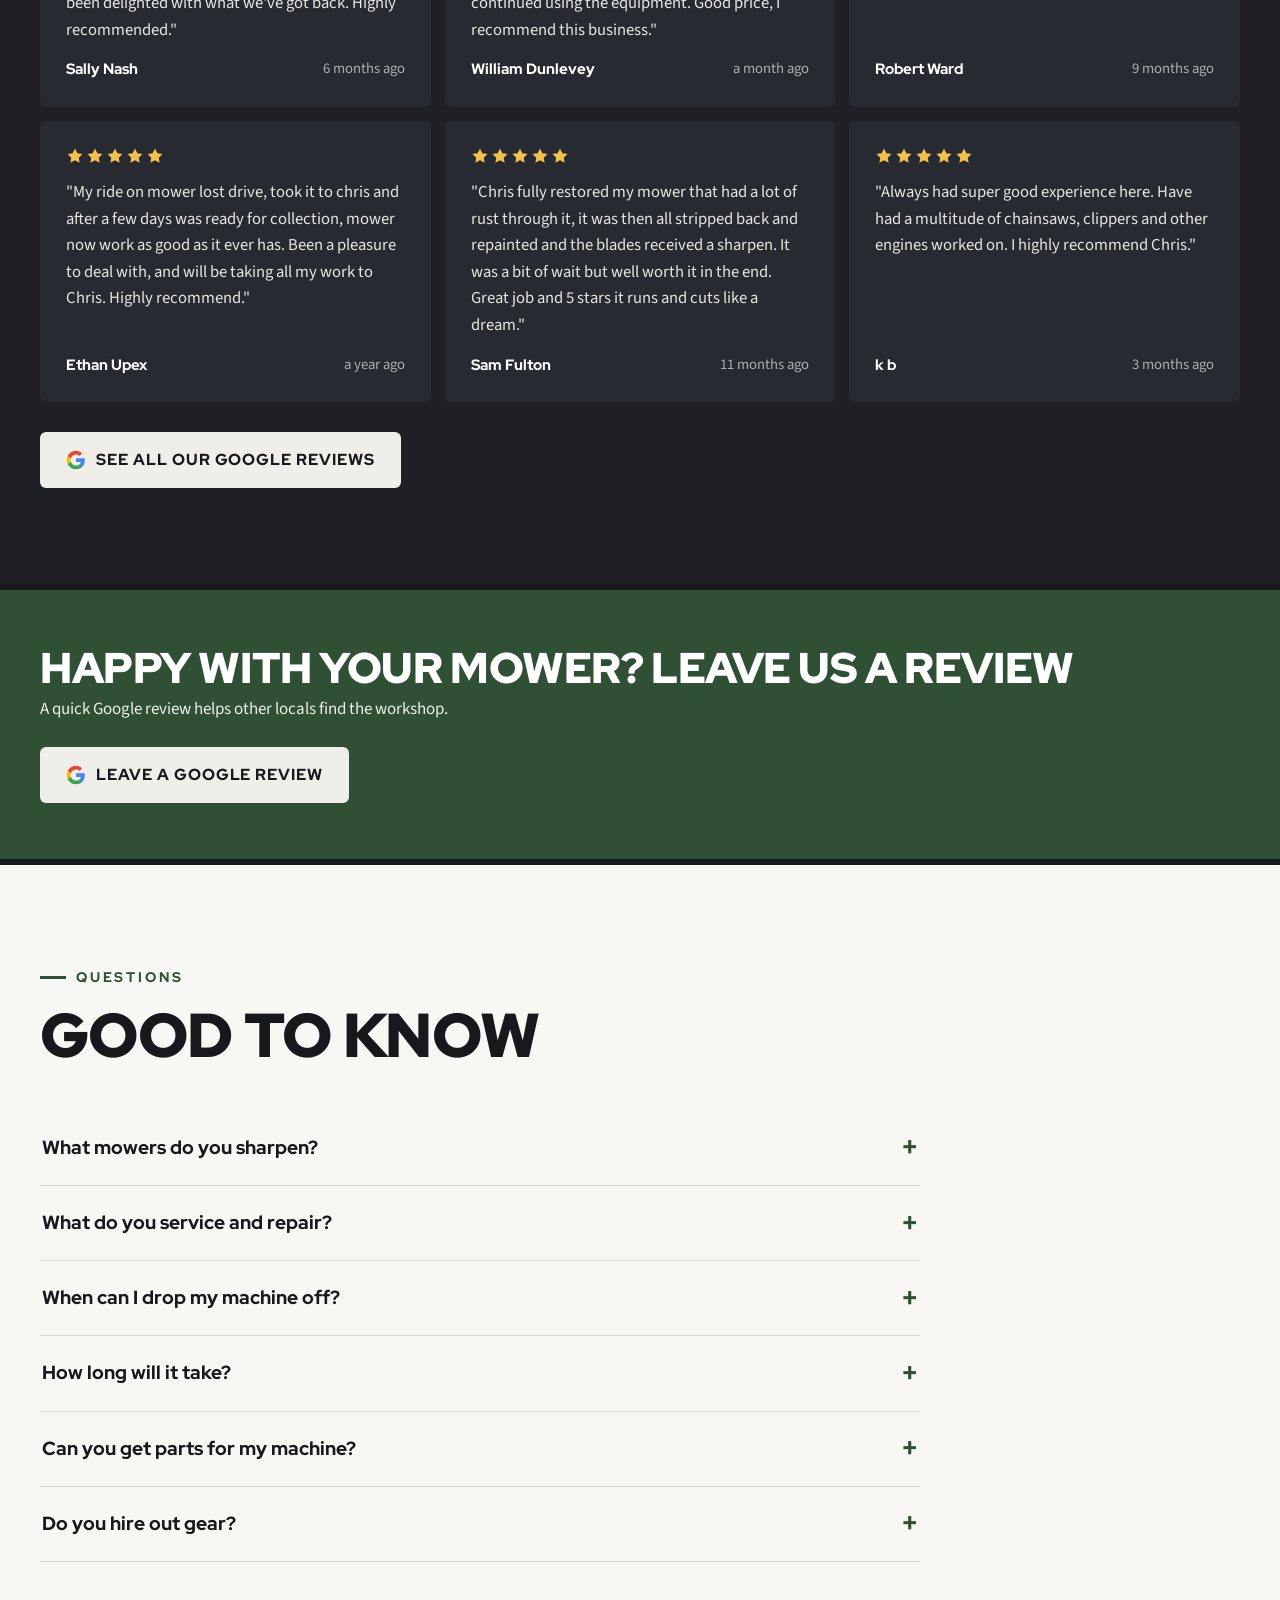
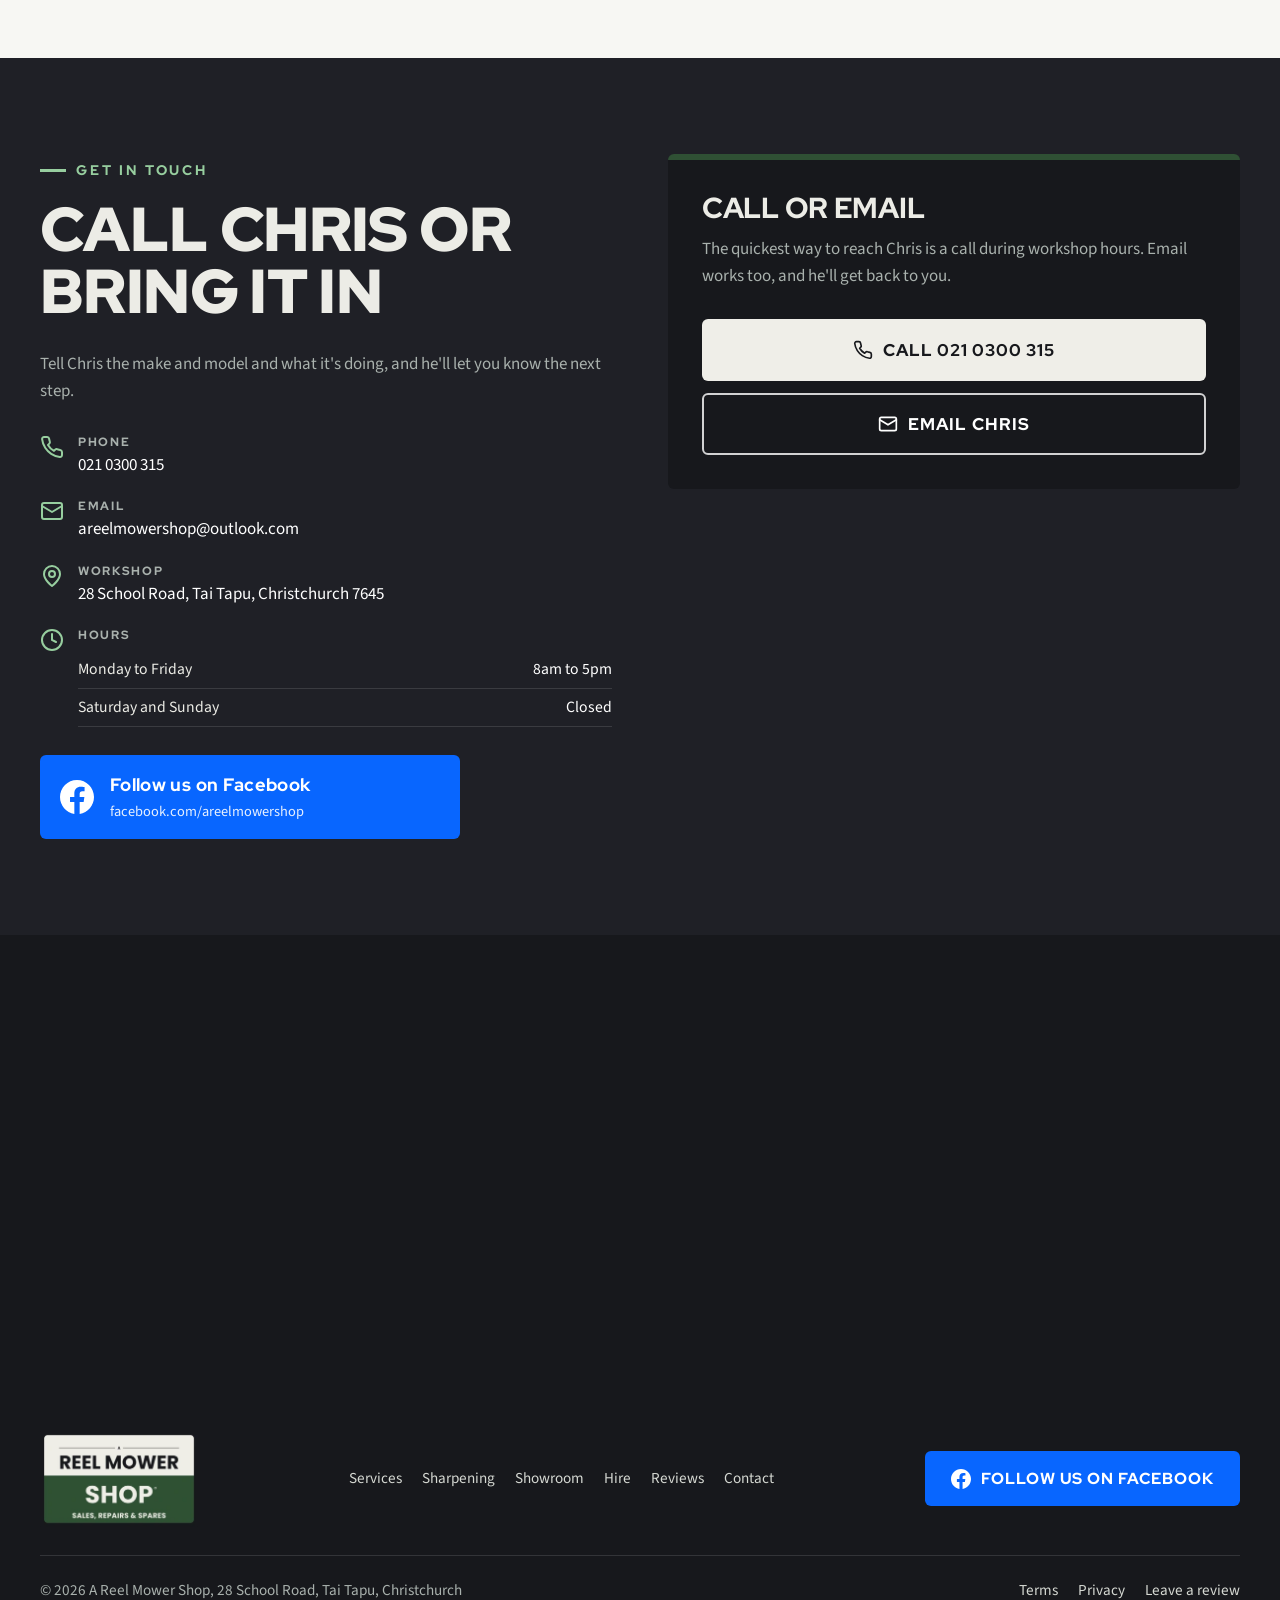
==== commit 2c453a56: "Client changes: A Reel Mower Shop logo, sharpening focus, new brands, Facebook - New A Reel Mower Sh" ====
--- a/index.html
+++ b/index.html
@@ -3,18 +3,18 @@
 <head>
 <meta charset="utf-8">
 <meta name="viewport" content="width=device-width, initial-scale=1">
-<title>A Reel Mower Workshop | Mower Repairs &amp; Sharpening, Tai Tapu</title>
-<meta name="description" content="Mower repairs, servicing and reel mower sharpening at 28 School Road, Tai Tapu. Rotary mowers, ride-ons, chainsaws and 2-stroke gear, plus new gear, spares and hire. 4.9 stars on Google. Call 021 0300 315.">
+<title>A Reel Mower Shop | Mower Sharpening &amp; Repairs, Tai Tapu</title>
+<meta name="description" content="Specialist mower sharpening on precision equipment at 28 School Road, Tai Tapu: reel, rotary and specialised mowers. Repairs and servicing, new gear, spares and hire. 4.9 stars on Google. Call 021 0300 315.">
 <meta property="og:type" content="website">
-<meta property="og:site_name" content="A Reel Mower Workshop">
+<meta property="og:site_name" content="A Reel Mower Shop">
 <meta property="og:locale" content="en_NZ">
-<meta property="og:title" content="A Reel Mower Workshop | Mower Repairs &amp; Sharpening, Tai Tapu">
-<meta property="og:description" content="Sales, repairs and spares. Reel mowers sharpened and set, ride-ons and 2-stroke gear serviced, at 28 School Road, Tai Tapu.">
+<meta property="og:title" content="A Reel Mower Shop | Mower Sharpening &amp; Repairs, Tai Tapu">
+<meta property="og:description" content="Specialist mower sharpening on precision equipment, plus sales, repairs and spares, at 28 School Road, Tai Tapu.">
 <meta property="og:image" content="https://a-reel-mower-shop-demo.vercel.app/img/og-image.jpg">
 <meta property="og:image:width" content="1200">
 <meta property="og:image:height" content="630">
 <meta name="twitter:card" content="summary_large_image">
-<meta name="theme-color" content="#0C1011">
+<meta name="theme-color" content="#17181C">
 <link rel="icon" href="favicon.ico" sizes="48x48">
 <link rel="icon" href="favicon.svg" type="image/svg+xml">
 <link rel="apple-touch-icon" href="apple-touch-icon.png">
@@ -25,7 +25,7 @@
 <link rel="stylesheet" href="styles.css">
 <script>document.documentElement.classList.add('js')</script>
 <script type="application/ld+json">
-{"@context":"https://schema.org","@type":"LocalBusiness","name":"A Reel Mower Workshop","alternateName":"A Reel Mower Shop","image":"https://a-reel-mower-shop-demo.vercel.app/img/og-image.jpg","telephone":"+64210300315","address":{"@type":"PostalAddress","streetAddress":"28 School Road","addressLocality":"Tai Tapu","addressRegion":"Canterbury","postalCode":"7645","addressCountry":"NZ"},"geo":{"@type":"GeoCoordinates","latitude":-43.6630589,"longitude":172.5482708},"openingHoursSpecification":[{"@type":"OpeningHoursSpecification","dayOfWeek":["Monday","Tuesday","Wednesday","Thursday","Friday"],"opens":"08:00","closes":"17:00"}],"aggregateRating":{"@type":"AggregateRating","ratingValue":"4.9","reviewCount":"36"},"sameAs":["https://www.facebook.com/areelmowershop"]}
+{"@context":"https://schema.org","@type":"LocalBusiness","name":"A Reel Mower Shop","alternateName":"A Reel Mower Workshop","image":"https://a-reel-mower-shop-demo.vercel.app/img/og-image.jpg","telephone":"+64210300315","address":{"@type":"PostalAddress","streetAddress":"28 School Road","addressLocality":"Tai Tapu","addressRegion":"Canterbury","postalCode":"7645","addressCountry":"NZ"},"geo":{"@type":"GeoCoordinates","latitude":-43.6630589,"longitude":172.5482708},"openingHoursSpecification":[{"@type":"OpeningHoursSpecification","dayOfWeek":["Monday","Tuesday","Wednesday","Thursday","Friday"],"opens":"08:00","closes":"17:00"}],"aggregateRating":{"@type":"AggregateRating","ratingValue":"4.9","reviewCount":"36"},"sameAs":["https://www.facebook.com/areelmowershop"]}
 </script>
 </head>
 <body>
@@ -46,15 +46,13 @@
     <symbol id="i-menu" viewBox="0 0 24 24"><path fill="none" stroke="currentColor" stroke-width="2.2" stroke-linecap="round" d="M3 6h18M3 12h18M3 18h18"/></symbol>
     <symbol id="i-google" viewBox="0 0 24 24"><path fill="#4285F4" d="M22.6 12.3c0-.8-.1-1.6-.2-2.3H12v4.4h5.9a5 5 0 0 1-2.2 3.3v2.7h3.6c2.1-1.9 3.3-4.8 3.3-8.1Z"/><path fill="#34A853" d="M12 23c3 0 5.5-1 7.3-2.7l-3.6-2.7c-1 .7-2.2 1.1-3.7 1.1-2.9 0-5.3-1.9-6.2-4.5H2.1v2.8A11 11 0 0 0 12 23Z"/><path fill="#FBBC05" d="M5.8 14.2a6.6 6.6 0 0 1 0-4.3V7.1H2.1a11 11 0 0 0 0 9.9l3.7-2.8Z"/><path fill="#EA4335" d="M12 5.4c1.6 0 3.1.6 4.2 1.7l3.2-3.2A11 11 0 0 0 2.1 7.1l3.7 2.8C6.7 7.3 9.1 5.4 12 5.4Z"/></symbol>
     <symbol id="i-facebook" viewBox="0 0 24 24"><path fill="currentColor" d="M24 12.07C24 5.41 18.63 0 12 0S0 5.4 0 12.07C0 18.1 4.39 23.1 10.13 24v-8.44H7.08v-3.49h3.04V9.41c0-3.02 1.8-4.7 4.54-4.7 1.31 0 2.68.24 2.68.24v2.97h-1.5c-1.5 0-1.96.93-1.96 1.89v2.26h3.33l-.53 3.5h-2.8V24C19.62 23.1 24 18.1 24 12.07Z"/></symbol>
-    <symbol id="i-instagram" viewBox="0 0 24 24"><path fill="currentColor" d="M12 2.16c3.2 0 3.58.01 4.85.07 1.17.05 1.8.25 2.23.41.56.22.96.48 1.38.9.42.42.68.82.9 1.38.16.42.36 1.06.41 2.23.06 1.27.07 1.65.07 4.85s-.01 3.58-.07 4.85c-.05 1.17-.25 1.8-.41 2.23-.22.56-.48.96-.9 1.38-.42.42-.82.68-1.38.9-.42.16-1.06.36-2.23.41-1.27.06-1.65.07-4.85.07s-3.58-.01-4.85-.07c-1.17-.05-1.8-.25-2.23-.41a3.7 3.7 0 0 1-1.38-.9 3.7 3.7 0 0 1-.9-1.38c-.16-.42-.36-1.06-.41-2.23C2.17 15.58 2.16 15.2 2.16 12s.01-3.58.07-4.85c.05-1.17.25-1.8.41-2.23.22-.56.48-.96.9-1.38.42-.42.82-.68 1.38-.9.42-.16 1.06-.36 2.23-.41C8.42 2.17 8.8 2.16 12 2.16M12 0C8.74 0 8.33.01 7.05.07 5.78.13 4.9.33 4.14.63a5.9 5.9 0 0 0-2.13 1.38A5.9 5.9 0 0 0 .63 4.14C.33 4.9.13 5.78.07 7.05.01 8.33 0 8.74 0 12s.01 3.67.07 4.95c.06 1.27.26 2.15.56 2.91.31.79.72 1.46 1.38 2.13a5.9 5.9 0 0 0 2.13 1.38c.76.3 1.64.5 2.91.56C8.33 23.99 8.74 24 12 24s3.67-.01 4.95-.07c1.27-.06 2.15-.26 2.91-.56a5.9 5.9 0 0 0 2.13-1.38 5.9 5.9 0 0 0 1.38-2.13c.3-.76.5-1.64.56-2.91.06-1.28.07-1.69.07-4.95s-.01-3.67-.07-4.95c-.06-1.27-.26-2.15-.56-2.91a5.9 5.9 0 0 0-1.38-2.13A5.9 5.9 0 0 0 19.86.63C19.1.33 18.22.13 16.95.07 15.67.01 15.26 0 12 0Zm0 5.84a6.16 6.16 0 1 0 0 12.32 6.16 6.16 0 0 0 0-12.32ZM12 16a4 4 0 1 1 0-8 4 4 0 0 1 0 8Zm6.4-11.85a1.44 1.44 0 1 0 0 2.88 1.44 1.44 0 0 0 0-2.88Z"/></symbol>
-    <symbol id="i-tiktok" viewBox="0 0 24 24"><path fill="currentColor" d="M19.6 6.7a4.8 4.8 0 0 1-3.8-4.2V2h-3.4v13.5a2.9 2.9 0 0 1-5.2 1.7 2.9 2.9 0 0 1 3.2-4.5V9.2a6.3 6.3 0 0 0-5.4 10.7 6.3 6.3 0 0 0 10.8-4.4V8.6a8.2 8.2 0 0 0 4.8 1.5V6.7h-1Z"/></symbol>
   </defs>
 </svg>
 
 <!-- 1. NAV -->
 <header class="nav" id="nav">
   <div class="wrap">
-    <a class="logo" href="#top" aria-label="A Reel Mower Workshop, home"><img src="img/logo-workshop.svg" alt="A Reel Mower Workshop: Sales, Repairs &amp; Spares" width="1765" height="688"></a>
+    <a class="logo" href="#top" aria-label="A Reel Mower Shop, home"><img src="img/logo-shop-320.webp" srcset="img/logo-shop-320.webp 320w, img/logo-shop-640.webp 640w" sizes="118px" alt="A Reel Mower Shop: Sales, Repairs &amp; Spares" width="640" height="390"></a>
     <ul class="nav-links" id="navLinks">
       <li><a href="#services">Services</a></li>
       <li><a href="#sharpening">Sharpening</a></li>
@@ -65,6 +63,7 @@
       <li><a href="#contact">Contact</a></li>
     </ul>
     <div class="nav-right">
+      <a class="nav-fb" href="https://www.facebook.com/areelmowershop" target="_blank" rel="noopener" aria-label="A Reel Mower Shop on Facebook"><svg><use href="#i-facebook"/></svg></a>
       <a class="btn btn-primary nav-call" href="tel:+64210300315" aria-label="Call 021 0300 315"><svg><use href="#i-phone"/></svg><span class="label">021 0300 315</span></a>
       <button class="burger" id="burger" aria-label="Open menu" aria-expanded="false" aria-controls="navLinks"><svg><use href="#i-menu"/></svg></button>
     </div>
@@ -75,17 +74,17 @@
 <!-- 2. HERO -->
 <section class="hero" id="top" aria-label="Introduction">
   <div class="hero-slides" id="slides">
-    <img class="active" src="img/shopfront-1920.webp" srcset="img/shopfront-1080.webp 1080w, img/shopfront-1920.webp 1920w, img/shopfront-3840.webp 3840w" sizes="100vw" width="3840" height="2880" alt="The A Reel Mower Workshop shopfront at 28 School Road, Tai Tapu, with the new sign over the roller door" fetchpriority="high">
+    <img class="active" src="img/shopfront-1920.webp" srcset="img/shopfront-1080.webp 1080w, img/shopfront-1920.webp 1920w, img/shopfront-3840.webp 3840w" sizes="100vw" width="3840" height="2880" alt="The shopfront at 28 School Road, Tai Tapu, with the Reel Mower Workshop sign over the roller door" fetchpriority="high">
     <img src="img/workshop-floor-1920.webp" srcset="img/workshop-floor-1080.webp 1080w, img/workshop-floor-1920.webp 1920w, img/workshop-floor-3840.webp 3840w" sizes="100vw" width="3840" height="2880" alt="Rotary mowers and ride-ons lined up inside the workshop" loading="lazy">
     <img src="img/rideon-hoist-1920.webp" srcset="img/rideon-hoist-1080.webp 1080w, img/rideon-hoist-1920.webp 1920w, img/rideon-hoist-3840.webp 3840w" sizes="100vw" width="3840" height="2880" alt="A Cub Cadet ride-on mower up on the workshop hoist" loading="lazy">
     <img src="img/workshop-benches-1920.webp" srcset="img/workshop-benches-1080.webp 1080w, img/workshop-benches-1920.webp 1920w, img/workshop-benches-3840.webp 3840w" sizes="100vw" width="3840" height="2880" alt="Tool chests, parts shelves and mowers waiting for service" loading="lazy">
   </div>
   <div class="wrap">
     <span class="eyebrow hero-fade">28 School Road, Tai Tapu</span>
-    <h1><span class="line"><span>Mower repairs</span></span><span class="line"><span>&amp; sharpening</span></span><span class="line"><span>in <span class="hl">Tai Tapu</span></span></span></h1>
+    <h1><span class="line"><span>Mower sharpening</span></span><span class="line"><span>&amp; repairs</span></span><span class="line"><span>in <span class="hl">Tai Tapu</span></span></span></h1>
     <div class="hero-bottom hero-fade">
       <div>
-        <p class="lead">Rotary mowers, ride-ons, chainsaws and 2-stroke gear serviced and repaired. Reel mowers sharpened and set. New gear and spares in the showroom.</p>
+        <p class="lead">Specialist mower sharpening on precision equipment, from rotary blades to reel and specialised mowers. Rotary mowers, ride-ons, chainsaws and 2-stroke gear serviced and repaired. New gear and spares in the showroom.</p>
         <div class="hero-ctas">
           <a class="btn btn-primary" href="tel:+64210300315"><svg><use href="#i-phone"/></svg>Call 021 0300 315</a>
           <a class="btn btn-ghost" href="#contact">Get in touch <svg><use href="#i-arrow"/></svg></a>
@@ -119,10 +118,10 @@
     <div class="tiles">
       <article class="tile reveal"><img src="img/workshop-mowers-1080.webp" srcset="img/workshop-mowers-1080.webp 810w, img/workshop-mowers-1920.webp 1440w" sizes="(max-width:620px) 100vw, (max-width:960px) 50vw, 33vw" width="1440" height="1920" alt="Rotary mowers lined up in the workshop for servicing" loading="lazy"><div class="tile-body"><span class="tile-num">01</span><h3>Mower servicing &amp; repairs</h3><p>Rotary mowers that won't start, run rough or are due their service. All makes.</p></div></article>
       <article class="tile reveal"><img src="img/rideon-hoist-3-1080.webp" srcset="img/rideon-hoist-3-1080.webp 1080w, img/rideon-hoist-3-1920.webp 1920w" sizes="(max-width:620px) 100vw, (max-width:960px) 50vw, 33vw" width="1920" height="1440" alt="A ride-on mower on the hoist in the workshop" loading="lazy"><div class="tile-body"><span class="tile-num">02</span><h3>Ride-on mowers</h3><p>Ride-ons up on the hoist for servicing, blades, belts and drive problems.</p></div></article>
-      <article class="tile reveal"><img src="img/reel-grinder-2-1080.webp" srcset="img/reel-grinder-2-1080.webp 1080w, img/reel-grinder-2-1920.webp 1920w" sizes="(max-width:620px) 100vw, (max-width:960px) 50vw, 33vw" width="1920" height="1440" alt="The workshop's reel grinder for sharpening cylinder mowers" loading="lazy"><div class="tile-body"><span class="tile-num">03</span><h3>Reel mower sharpening</h3><p>Cylinder mowers sharpened and set on the workshop's own reel grinder.</p></div></article>
+      <article class="tile reveal"><img src="img/reel-grinder-2-1080.webp" srcset="img/reel-grinder-2-1080.webp 1080w, img/reel-grinder-2-1920.webp 1920w" sizes="(max-width:620px) 100vw, (max-width:960px) 50vw, 33vw" width="1920" height="1440" alt="The workshop's reel grinder for sharpening cylinder mowers" loading="lazy"><div class="tile-body"><span class="tile-num">03</span><h3>Mower sharpening</h3><p>The specialty here. Reel, rotary and specialised mowers sharpened on precision equipment.</p></div></article>
       <article class="tile reveal"><img src="img/workbench-1080.webp" srcset="img/workbench-1080.webp 1080w, img/workbench-1920.webp 1920w" sizes="(max-width:620px) 100vw, (max-width:960px) 50vw, 33vw" width="1920" height="1440" alt="The workbench with trimmer line, parts and tools" loading="lazy"><div class="tile-body"><span class="tile-num">04</span><h3>Chainsaws &amp; 2-stroke</h3><p>Chainsaws, line trimmers, blowers and hedge trimmers serviced and repaired.</p></div></article>
       <article class="tile reveal"><img src="img/parts-wall-1080.webp" srcset="img/parts-wall-1080.webp 1080w, img/parts-wall-1920.webp 1920w" sizes="(max-width:620px) 100vw, (max-width:960px) 50vw, 33vw" width="1920" height="1440" alt="The parts wall with trimmer line, oil and spares" loading="lazy"><div class="tile-body"><span class="tile-num">05</span><h3>Spares &amp; parts</h3><p>Trimmer line, oil and common parts on the shelf, and anything else ordered in.</p></div></article>
-      <article class="tile reveal"><img src="img/showroom-echo-1080.webp" srcset="img/showroom-echo-1080.webp 810w, img/showroom-echo-1920.webp 1440w" sizes="(max-width:620px) 100vw, (max-width:960px) 50vw, 33vw" width="1440" height="1920" alt="The Echo display of chainsaws, trimmers and blowers in the showroom" loading="lazy"><div class="tile-body"><span class="tile-num">06</span><h3>New gear</h3><p>Echo, Greenworks, Lawnmaster and more in the showroom. See it before you buy.</p></div></article>
+      <article class="tile reveal"><img src="img/showroom-echo-1080.webp" srcset="img/showroom-echo-1080.webp 810w, img/showroom-echo-1920.webp 1440w" sizes="(max-width:620px) 100vw, (max-width:960px) 50vw, 33vw" width="1440" height="1920" alt="The Echo display of chainsaws, trimmers and blowers in the showroom" loading="lazy"><div class="tile-body"><span class="tile-num">06</span><h3>New gear</h3><p>Masport, Victa, Echo, Shindaiwa, Greenworks and more in the showroom. See it before you buy.</p></div></article>
     </div>
   </div>
 </section>
@@ -135,14 +134,15 @@
       <figure class="wipe"><img src="img/reel-grinder-tall-1920.webp" srcset="img/reel-grinder-tall-1080.webp 810w, img/reel-grinder-tall-1920.webp 1440w" sizes="(max-width:900px) 45vw, 24vw" width="1440" height="1920" alt="The reel grinder set up in the workshop" loading="lazy"></figure>
     </div>
     <div class="reveal">
-      <span class="eyebrow">Reel mower sharpening</span>
-      <h2>A proper reel grinder, right here</h2>
-      <p class="muted">A reel (cylinder) mower cuts like scissors: the spinning reel shears the grass against the bottom blade. Once they're blunt they tear the grass instead of cutting it. A Reel Mower Workshop sharpens and sets them on its own reel grinder, so they cut clean again.</p>
-      <ol class="steps">
-        <li><div><strong>Drop it in</strong><span class="muted">Bring it to 28 School Road, Monday to Friday, 8am to 5pm.</span></div></li>
-        <li><div><strong>Sharpened on the grinder</strong><span class="muted">The reel and bottom blade are ground on the reel grinder.</span></div></li>
-        <li><div><strong>Set and ready to mow</strong><span class="muted">Then it's set up so the reel and bottom blade meet properly.</span></div></li>
-      </ol>
+      <span class="eyebrow">Mower sharpening specialist</span>
+      <h2>Precision sharpening, right here</h2>
+      <p class="muted">Sharpening mowers is what Chris specialises in. Everything is sharpened in the workshop on precision sharpening equipment, from everyday rotary mowers to reel (cylinder) mowers and other specialised machines. A sharp blade cuts the grass clean. A blunt one tears it, and the lawn shows it.</p>
+      <ul class="checks">
+        <li><svg class="icon"><use href="#i-check"/></svg><div><strong>Reel (cylinder) mowers</strong><span class="muted">The reel and bottom blade are ground on the reel grinder, then set so they meet properly and cut like scissors.</span></div></li>
+        <li><svg class="icon"><use href="#i-check"/></svg><div><strong>Rotary mower blades</strong><span class="muted">Sharpened so they cut clean instead of tearing the grass.</span></div></li>
+        <li><svg class="icon"><use href="#i-check"/></svg><div><strong>Specialised mowers</strong><span class="muted">Got something less common? Call Chris and ask about it.</span></div></li>
+      </ul>
+      <p class="note muted">Drop it in at 28 School Road, Monday to Friday, 8am to 5pm.</p>
       <a class="btn btn-primary" href="tel:+64210300315"><svg><use href="#i-phone"/></svg>Book a sharpen</a>
     </div>
   </div>
@@ -163,20 +163,24 @@
   <div class="wrap">
     <div class="section-head reveal">
       <div><span class="eyebrow">The showroom</span><h2>New gear, ready to go</h2></div>
-      <p class="muted">Chainsaws, trimmers and blowers, battery mowers and tools, reel mowers, oil, safety gear and accessories. Come in, have a look, and Chris will help you pick the right machine for your section.</p>
+      <p class="muted">Petrol and battery mowers, reel mowers, chainsaws, trimmers and blowers, tools, oil, safety gear and accessories. Come in, have a look, and Chris will help you pick the right machine for your section.</p>
     </div>
     <ul class="brands reveal" aria-label="Brands in the showroom">
-      <li><img src="img/brands/echo.svg" alt="ECHO" width="180" height="36" loading="lazy"></li>
-      <li><img src="img/brands/greenworks.webp" alt="Greenworks" width="679" height="140" loading="lazy"></li>
-      <li><img src="img/brands/lawnmaster.webp" alt="LawnMaster" width="829" height="140" loading="lazy"></li>
-      <li><img src="img/brands/prokut.webp" alt="Prokut" width="740" height="140" loading="lazy"></li>
+      <li><img src="img/brands/masport-logo.svg" alt="Masport" width="195" height="52" loading="lazy"></li>
+      <li><img src="img/brands/victa-logo.svg" alt="Victa" width="2095" height="674" loading="lazy"></li>
+      <li><img src="img/brands/echo-logo.svg" alt="ECHO" width="180" height="36" loading="lazy"></li>
+      <li><img src="img/brands/shindaiwa-logo.svg" alt="Shindaiwa" width="732" height="187" loading="lazy"></li>
+      <li><img src="img/brands/greenworks-logo.webp" alt="Greenworks" width="679" height="140" loading="lazy"></li>
+      <li><img src="img/brands/lawnmaster-logo.webp" alt="LawnMaster" width="829" height="140" loading="lazy"></li>
+      <li><img src="img/brands/prokut-logo.webp" alt="Prokut" width="740" height="140" loading="lazy"></li>
+      <li class="brand-more">And other brands</li>
     </ul>
     <p class="swipe-hint" aria-hidden="true">Swipe for more <svg class="icon"><use href="#i-arrow"/></svg></p>
     <div class="masonry">
       <figure class="reveal"><img src="img/showroom-echo-1920.webp" srcset="img/showroom-echo-1080.webp 810w, img/showroom-echo-1920.webp 1440w" sizes="(max-width:520px) 100vw, (max-width:900px) 50vw, 33vw" width="1440" height="1920" alt="Echo chainsaws, line trimmers and blowers on the showroom wall" loading="lazy"><figcaption>Echo chainsaws, trimmers &amp; blowers</figcaption></figure>
-      <figure class="reveal"><img src="img/showroom-greenworks-1920.webp" srcset="img/showroom-greenworks-1080.webp 810w, img/showroom-greenworks-1920.webp 1440w" sizes="(max-width:520px) 100vw, (max-width:900px) 50vw, 33vw" width="1440" height="1920" alt="Two Greenworks battery lawn mowers on display stands" loading="lazy"><figcaption>Greenworks battery mowers</figcaption></figure>
+      <figure class="reveal"><img src="img/showroom-greenworks-1920.webp" srcset="img/showroom-greenworks-1080.webp 810w, img/showroom-greenworks-1920.webp 1440w" sizes="(max-width:520px) 100vw, (max-width:900px) 50vw, 33vw" width="1440" height="1920" alt="Four petrol lawn mowers on two display stands in the showroom" loading="lazy"><figcaption>Our range of mowers</figcaption></figure>
       <figure class="reveal"><img src="img/showroom-lawnmaster-1920.webp" srcset="img/showroom-lawnmaster-1080.webp 810w, img/showroom-lawnmaster-1920.webp 1440w" sizes="(max-width:520px) 100vw, (max-width:900px) 50vw, 33vw" width="1440" height="1920" alt="A green Lawnmaster reel mower in the showroom" loading="lazy"><figcaption>Lawnmaster reel mower</figcaption></figure>
-      <figure class="reveal"><img src="img/showroom-battery-1920.webp" srcset="img/showroom-battery-1080.webp 810w, img/showroom-battery-1920.webp 1440w" sizes="(max-width:520px) 100vw, (max-width:900px) 50vw, 33vw" width="1440" height="1920" alt="Greenworks battery mower, trimmer, hedge trimmer and chainsaw on display" loading="lazy"><figcaption>Greenworks battery range</figcaption></figure>
+      <figure class="reveal"><img src="img/showroom-battery-1920.webp" srcset="img/showroom-battery-1080.webp 810w, img/showroom-battery-1920.webp 1440w" sizes="(max-width:520px) 100vw, (max-width:900px) 50vw, 33vw" width="1440" height="1920" alt="Greenworks battery mower, line trimmer, hedge trimmer, chainsaw and blower on display" loading="lazy"><figcaption>Greenworks battery range</figcaption></figure>
       <figure class="reveal"><img src="img/showroom-prokut-1920.webp" srcset="img/showroom-prokut-1080.webp 810w, img/showroom-prokut-1920.webp 1440w" sizes="(max-width:520px) 100vw, (max-width:900px) 50vw, 33vw" width="1440" height="1920" alt="The Prokut stand with helmets, gloves, ear muffs, oil and accessories" loading="lazy"><figcaption>Prokut safety gear, oil &amp; accessories</figcaption></figure>
       <figure class="reveal"><img src="img/showroom-counter-1920.webp" srcset="img/showroom-counter-1080.webp 810w, img/showroom-counter-1920.webp 1440w" sizes="(max-width:520px) 100vw, (max-width:900px) 50vw, 33vw" width="1440" height="1920" alt="The front counter, built from the back of a red Mini, under the Lawnmaster sign" loading="lazy"><figcaption>The front counter</figcaption></figure>
     </div>
@@ -229,14 +233,14 @@
 <!-- 5. ABOUT + CREW -->
 <section id="about" class="band-bone">
   <div class="wrap split">
-    <figure class="split-media single wipe"><img src="img/shopfront-street-1920.webp" srcset="img/shopfront-street-1080.webp 1080w, img/shopfront-street-1920.webp 1920w" sizes="(max-width:900px) 100vw, 50vw" width="1920" height="1440" alt="The A Reel Mower Workshop building on School Road, Tai Tapu" loading="lazy"><span class="tag">28 School Road, Tai Tapu</span></figure>
+    <figure class="split-media single wipe"><img src="img/shopfront-street-1920.webp" srcset="img/shopfront-street-1080.webp 1080w, img/shopfront-street-1920.webp 1920w" sizes="(max-width:900px) 100vw, 50vw" width="1920" height="1440" alt="The A Reel Mower Shop building on School Road, Tai Tapu" loading="lazy"><span class="tag">28 School Road, Tai Tapu</span></figure>
     <div class="reveal">
       <span class="eyebrow">About the workshop</span>
       <h2>Chris and the workshop</h2>
-      <p>A Reel Mower Workshop is Chris's shop at 28 School Road in Tai Tapu, just south of Christchurch. He's been in the outdoor power equipment industry for over 20 years, and the workshop handles it all: rotary mowers, ride-ons, any hand-held 2-stroke gear, reel mower sharpening, trailer repairs and more.</p>
+      <p>A Reel Mower Shop is Chris's workshop at 28 School Road in Tai Tapu, just south of Christchurch. He's been in the outdoor power equipment industry for over 20 years and specialises in sharpening mowers of all kinds. The workshop handles the rest too: rotary mowers, ride-ons, any hand-held 2-stroke gear, trailer repairs and more.</p>
       <ul class="checks">
         <li><svg class="icon"><use href="#i-check"/></svg><div><strong>20+ years in outdoor power equipment</strong><span class="muted">Mowers, ride-ons and small engines, old and new.</span></div></li>
-        <li><svg class="icon"><use href="#i-check"/></svg><div><strong>Reel grinder on site</strong><span class="muted">Cylinder mowers sharpened and set in-house.</span></div></li>
+        <li><svg class="icon"><use href="#i-check"/></svg><div><strong>Precision sharpening on site</strong><span class="muted">Reel, rotary and specialised mowers sharpened in-house.</span></div></li>
         <li><svg class="icon"><use href="#i-check"/></svg><div><strong>Straight answers</strong><span class="muted">You'll know what was done and why.</span></div></li>
       </ul>
       <div class="crew">
@@ -252,7 +256,7 @@
   <div class="wrap">
     <div class="section-head reveal">
       <div><span class="eyebrow">Google reviews</span><h2>4.9 stars from 36 reviews</h2></div>
-      <p class="muted">Real reviews from customers on Google, where the workshop is listed as A Reel Mower Shop.</p>
+      <p class="muted">Real reviews from customers on Google.</p>
     </div>
     <p class="swipe-hint" aria-hidden="true">Swipe for more <svg class="icon"><use href="#i-arrow"/></svg></p>
     <div class="reviews-grid">
@@ -282,7 +286,7 @@
   <div class="wrap">
     <div class="section-head reveal"><div><span class="eyebrow">Questions</span><h2>Good to know</h2></div></div>
     <div class="faq reveal">
-      <details><summary>Do you sharpen reel (cylinder) mowers?</summary><p>Yes. Reel mowers are sharpened and set on the workshop's own reel grinder. Bring it in to 28 School Road, or call Chris on 021 0300 315 if you have questions about your mower first.</p></details>
+      <details><summary>What mowers do you sharpen?</summary><p>All kinds. Sharpening is the specialty here: reel (cylinder) mowers are ground and set on the reel grinder, rotary mower blades are sharpened, and specialised mowers can be done too. Bring it in to 28 School Road, or call Chris on 021 0300 315 if you have questions about your mower first.</p></details>
       <details><summary>What do you service and repair?</summary><p>Rotary mowers, ride-on mowers and any hand-held 2-stroke gear, like chainsaws, line trimmers, blowers and hedge trimmers. Chris also does trailer repairs and more, so just ask.</p></details>
       <details><summary>When can I drop my machine off?</summary><p>The workshop is open Monday to Friday, 8am to 5pm, and closed on weekends. For a ride-on or anything big, give Chris a call first so he can plan for it.</p></details>
       <details><summary>How long will it take?</summary><p>It depends on the job and whether parts need ordering in. Chris will give you an idea when you drop it off.</p></details>
@@ -305,11 +309,7 @@
         <li><svg class="icon"><use href="#i-pin"/></svg><div><small>Workshop</small><a href="https://www.google.com/maps/dir/?api=1&amp;destination=A+Reel+Mower+Shop%2C+28+School+Road%2C+Tai+Tapu" target="_blank" rel="noopener">28 School Road, Tai Tapu, Christchurch 7645</a></div></li>
         <li><svg class="icon"><use href="#i-clock"/></svg><div style="flex:1"><small>Hours</small><table class="hours"><tr><td>Monday to Friday</td><td>8am to 5pm</td></tr><tr><td>Saturday and Sunday</td><td>Closed</td></tr></table></div></li>
       </ul>
-      <div class="socials">
-        <a href="https://www.facebook.com/areelmowershop" target="_blank" rel="noopener" aria-label="A Reel Mower Shop on Facebook"><svg><use href="#i-facebook"/></svg></a>
-        <a href="https://www.instagram.com/explore/search/keyword/?q=A%20Reel%20Mower%20Shop" target="_blank" rel="noopener" aria-label="Search Instagram for A Reel Mower Shop"><svg><use href="#i-instagram"/></svg></a>
-        <a href="https://www.tiktok.com/search?q=A%20Reel%20Mower%20Shop" target="_blank" rel="noopener" aria-label="Search TikTok for A Reel Mower Shop"><svg><use href="#i-tiktok"/></svg></a>
-      </div>
+      <a class="fb-card" href="https://www.facebook.com/areelmowershop" target="_blank" rel="noopener"><svg><use href="#i-facebook"/></svg><span><b>Follow us on Facebook</b><small>facebook.com/areelmowershop</small></span></a>
     </div>
     <div class="contact-card reveal">
       <h3>Call or email</h3>
@@ -322,7 +322,7 @@
 
 <!-- 11. MAP -->
 <section class="map" aria-label="Map to the workshop">
-  <iframe title="Map showing A Reel Mower Workshop at 28 School Road, Tai Tapu" src="https://www.google.com/maps?q=A%20Reel%20Mower%20Shop%2C%2028%20School%20Road%2C%20Tai%20Tapu&amp;z=15&amp;output=embed" loading="lazy" referrerpolicy="no-referrer-when-downgrade" allowfullscreen></iframe>
+  <iframe title="Map showing A Reel Mower Shop at 28 School Road, Tai Tapu" src="https://www.google.com/maps?q=A%20Reel%20Mower%20Shop%2C%2028%20School%20Road%2C%20Tai%20Tapu&amp;z=15&amp;output=embed" loading="lazy" referrerpolicy="no-referrer-when-downgrade" allowfullscreen></iframe>
 </section>
 </main>
 
@@ -330,18 +330,14 @@
 <footer class="footer">
   <div class="wrap">
     <div class="footer-top">
-      <a class="footer-logo" href="#top" aria-label="Back to top"><img src="img/logo-workshop.svg" alt="A Reel Mower Workshop" width="1765" height="688" loading="lazy"></a>
+      <a class="footer-logo" href="#top" aria-label="Back to top"><img src="img/logo-shop-320.webp" srcset="img/logo-shop-320.webp 320w, img/logo-shop-640.webp 640w" sizes="158px" alt="A Reel Mower Shop" width="640" height="390" loading="lazy"></a>
       <nav class="footer-links" aria-label="Footer">
         <a href="#services">Services</a><a href="#sharpening">Sharpening</a><a href="#showroom">Showroom</a><a href="#hire">Hire</a><a href="#reviews">Reviews</a><a href="#contact">Contact</a>
       </nav>
-      <div class="socials">
-        <a href="https://www.facebook.com/areelmowershop" target="_blank" rel="noopener" aria-label="A Reel Mower Shop on Facebook"><svg><use href="#i-facebook"/></svg></a>
-        <a href="https://www.instagram.com/explore/search/keyword/?q=A%20Reel%20Mower%20Shop" target="_blank" rel="noopener" aria-label="Search Instagram for A Reel Mower Shop"><svg><use href="#i-instagram"/></svg></a>
-        <a href="https://www.tiktok.com/search?q=A%20Reel%20Mower%20Shop" target="_blank" rel="noopener" aria-label="Search TikTok for A Reel Mower Shop"><svg><use href="#i-tiktok"/></svg></a>
-      </div>
+      <a class="btn btn-fb" href="https://www.facebook.com/areelmowershop" target="_blank" rel="noopener"><svg><use href="#i-facebook"/></svg>Follow us on Facebook</a>
     </div>
     <div class="footer-bottom">
-      <span>&copy; <span id="yr">2026</span> A Reel Mower Workshop, 28 School Road, Tai Tapu, Christchurch</span>
+      <span>&copy; <span id="yr">2026</span> A Reel Mower Shop, 28 School Road, Tai Tapu, Christchurch</span>
       <span class="footer-links"><a href="terms.html">Terms</a><a href="privacy.html">Privacy</a><a href="https://www.google.com/maps/place/A+Reel+Mower+Shop/@-43.6630589,172.5482708,17z/data=!4m8!3m7!1s0x6d322113e510ee21:0x99506ce617f66926!8m2!3d-43.6630589!4d172.5482708!9m1!1b1!16s%2Fg%2F11pdr46jh4" target="_blank" rel="noopener">Leave a review</a></span>
     </div>
   </div>
--- a/styles.css
+++ b/styles.css
@@ -1,19 +1,21 @@
-/* A Reel Mower Workshop. Colours come straight off the logo: black frame, cream, forest green. */
+/* A Reel Mower Shop. Colours come straight off the logo: black frame, cream, forest green. */
 :root{
-  --dark:#151B1A;        /* dark band: the logo black, lifted */
-  --black:#0C1011;       /* the logo's black: darkest anchor */
-  --dark-3:#1F2725;      /* raised dark surface */
-  --cream:#F1EDCF;       /* the logo's cream */
-  --bone:#F8F6EB;        /* light band */
-  --bone-2:#F1EDCF;      /* second light band: the logo cream itself */
-  --green:#024422;       /* the logo's forest green: the one accent */
-  --green-dk:#013318;
-  --green-lt:#82C9A4;    /* the same green, lightened for dark backgrounds */
-  --ink:#0C1011;
+  --dark:#1F2026;        /* dark band: the logo black, lifted */
+  --black:#17181C;       /* the logo's black: darkest anchor */
+  --dark-3:#282A31;      /* raised dark surface */
+  --cream:#EFEEE8;       /* the logo's cream */
+  --bone:#F7F7F3;        /* light band */
+  --bone-2:#EFEEE8;      /* second light band: the logo cream itself */
+  --green:#2F5034;       /* the logo's forest green: the one accent */
+  --green-dk:#243D28;
+  --green-lt:#97CE9F;    /* the same green, lightened for dark backgrounds */
+  --fb:#0866FF;          /* Facebook blue, for the Facebook links only */
+  --fb-dk:#0756D6;
+  --ink:#17181C;
   --muted:#A9B1AD;
   --muted-dk:#55605B;
   --line:rgba(255,255,255,.12);
-  --line-dk:rgba(12,16,17,.14);
+  --line-dk:rgba(23,24,28,.14);
   --display:'Red Hat Display', 'Arial Black', sans-serif;
   --body:'Source Sans 3', Arial, sans-serif;
   --r:6px;
@@ -62,17 +64,20 @@
 /* ---------- NAV ---------- */
 .nav{position:fixed;top:0;left:0;right:0;z-index:50;color:#fff;transition:background .3s,box-shadow .3s}
 .nav .wrap{display:flex;align-items:center;justify-content:space-between;gap:16px;height:92px;transition:height .3s}
-.nav.scrolled{background:rgba(12,16,17,.97);box-shadow:0 1px 0 var(--line)}
+.nav.scrolled{background:rgba(23,24,28,.97);box-shadow:0 1px 0 var(--line)}
 .nav.scrolled .wrap{height:70px}
-.logo{display:block;flex:none;line-height:0;border-radius:3px;box-shadow:0 6px 20px rgba(0,0,0,.35)}
-.logo img{height:62px;width:auto;transition:height .3s}
-.nav.scrolled .logo img{height:48px}
+.logo{display:block;flex:none;line-height:0;border-radius:2px;box-shadow:0 6px 20px rgba(0,0,0,.35)}
+.logo img{height:72px;width:auto;transition:height .3s}
+.nav.scrolled .logo img{height:54px}
 .nav-links{display:flex;gap:26px;list-style:none;margin:0;padding:0}
 .nav-links a{color:#fff;text-decoration:none;font-family:var(--display);font-weight:700;font-size:.95rem;letter-spacing:.08em;text-transform:uppercase;position:relative;padding:6px 0}
 .nav-links a::after{content:"";position:absolute;left:0;bottom:0;height:2px;width:0;background:var(--green-lt);transition:width .25s}
 .nav-links a:hover::after{width:100%}
 .nav-right{display:flex;align-items:center;gap:8px}
 .nav-call{min-height:46px;padding:8px 16px;font-size:.92rem}
+.nav-fb{width:46px;height:46px;flex:none;display:inline-flex;align-items:center;justify-content:center;border-radius:50%;background:var(--fb);color:#fff;transition:background .2s,transform .2s}
+.nav-fb:hover{background:var(--fb-dk);transform:translateY(-2px)}
+.nav-fb svg{width:22px;height:22px}
 .burger{display:none;background:none;border:0;color:#fff;width:46px;height:46px;padding:10px;cursor:pointer}
 .burger svg{width:26px;height:26px}
 @media (max-width:1060px){
@@ -83,8 +88,8 @@
 }
 @media (max-width:560px){
   .nav .wrap{height:78px}
-  .logo img{height:48px}
-  .nav.scrolled .logo img{height:42px}
+  .logo img{height:56px}
+  .nav.scrolled .logo img{height:48px}
   .nav-call .label{display:none}
   .nav-call{padding:8px 13px}
 }
@@ -95,7 +100,7 @@
 .hero-slides img{position:absolute;inset:0;width:100%;height:100%;object-fit:cover;opacity:0;transform:scale(1.02);transition:opacity 1.6s ease}
 .hero-slides img.active{opacity:1;animation:kenburns 8s ease-out forwards}
 @keyframes kenburns{from{transform:scale(1.02) translate(0,0)}to{transform:scale(1.12) translate(-1.5%,-1%)}}
-.hero::after{content:"";position:absolute;inset:0;background:linear-gradient(90deg,rgba(12,16,17,.86) 0%,rgba(12,16,17,.55) 55%,rgba(12,16,17,.32)),linear-gradient(0deg,rgba(12,16,17,.92),transparent 50%)}
+.hero::after{content:"";position:absolute;inset:0;background:linear-gradient(90deg,rgba(23,24,28,.86) 0%,rgba(23,24,28,.55) 55%,rgba(23,24,28,.32)),linear-gradient(0deg,rgba(23,24,28,.92),transparent 50%)}
 .hero .wrap{position:relative;z-index:2;width:100%}
 .hero .eyebrow{color:var(--cream)}
 .hero h1{font-size:clamp(2.3rem,7.6vw,6.4rem);text-transform:uppercase;margin-bottom:22px}
@@ -125,17 +130,17 @@
 .trust{padding:0;background:var(--green);color:var(--cream);border-top:6px solid var(--black);border-bottom:6px solid var(--black)}
 .trust-grid{display:grid;grid-template-columns:repeat(3,1fr)}
 .trust-item{display:flex;gap:14px;align-items:center;padding:26px 22px}
-.trust-item+.trust-item{border-left:1px solid rgba(241,237,207,.25)}
+.trust-item+.trust-item{border-left:1px solid rgba(239,238,232,.25)}
 .trust-item .icon{width:34px;height:34px}
 .trust-item strong{display:block;font-family:var(--display);font-size:1.2rem;font-weight:900;text-transform:uppercase;letter-spacing:.02em;line-height:1.15;color:#fff}
 .trust-item span{font-size:.96rem}
-@media (max-width:820px){.trust-grid{grid-template-columns:1fr}.trust-item+.trust-item{border-left:0;border-top:1px solid rgba(241,237,207,.25)}}
+@media (max-width:820px){.trust-grid{grid-template-columns:1fr}.trust-item+.trust-item{border-left:0;border-top:1px solid rgba(239,238,232,.25)}}
 
 /* ---------- SERVICE TILES ---------- */
 .tiles{display:grid;grid-template-columns:repeat(3,1fr);grid-auto-rows:360px;gap:8px}
 .tile{position:relative;overflow:hidden;color:#fff;display:flex;align-items:flex-end;background:var(--dark-3);border-radius:var(--r)}
 .tile img{position:absolute;inset:0;width:100%;height:100%;object-fit:cover;transition:transform .8s cubic-bezier(.2,.8,.2,1)}
-.tile::after{content:"";position:absolute;inset:0;background:linear-gradient(0deg,rgba(12,16,17,.95) 0%,rgba(12,16,17,.55) 45%,rgba(12,16,17,.12) 100%)}
+.tile::after{content:"";position:absolute;inset:0;background:linear-gradient(0deg,rgba(23,24,28,.95) 0%,rgba(23,24,28,.55) 45%,rgba(23,24,28,.12) 100%)}
 .tile:hover img{transform:scale(1.06)}
 .tile-body{position:relative;z-index:2;padding:24px}
 .tile-num{font-family:var(--display);font-weight:900;color:var(--green-lt);font-size:.9rem;letter-spacing:.2em}
@@ -167,12 +172,13 @@
 .brands{display:grid;grid-template-columns:repeat(4,minmax(0,1fr));gap:10px;list-style:none;margin:0 0 30px;padding:0}
 .brands li{display:flex;align-items:center;justify-content:center;height:104px;padding:18px 22px;background:var(--black);border-radius:var(--r)}
 .brands img{width:auto;height:auto;max-height:38px;max-width:100%}
-@media (max-width:760px){.brands{grid-template-columns:repeat(2,minmax(0,1fr));gap:8px}.brands li{height:80px;padding:14px 16px}.brands img{max-height:28px}}
+.brands .brand-more{font-family:var(--display);font-weight:800;font-size:.95rem;letter-spacing:.08em;text-transform:uppercase;color:var(--cream);text-align:center}
+@media (max-width:760px){.brands{grid-template-columns:repeat(2,minmax(0,1fr));gap:8px}.brands li{height:80px;padding:14px 16px}.brands img{max-height:28px}.brands .brand-more{font-size:.82rem}}
 .note{font-size:.92rem}
 
 /* ---------- STATS BAND ---------- */
 .parallax{background-size:cover;background-position:center;background-attachment:fixed;color:#fff;padding:110px 0}
-.parallax::before{content:"";position:absolute;inset:0;background:rgba(12,16,17,.8)}
+.parallax::before{content:"";position:absolute;inset:0;background:rgba(23,24,28,.8)}
 .parallax .wrap{position:relative}
 .stats{display:grid;grid-template-columns:repeat(4,1fr);gap:20px;text-align:center}
 .stat b{display:block;font-family:var(--display);font-size:clamp(2.6rem,6vw,4.4rem);font-weight:900;line-height:1;color:var(--cream)}
@@ -185,7 +191,7 @@
 .masonry figure{break-inside:avoid;margin:0 0 10px;position:relative;overflow:hidden;border-radius:var(--r)}
 .masonry img{width:100%;height:auto;display:block;transition:transform .7s cubic-bezier(.2,.8,.2,1)}
 .masonry figure:hover img{transform:scale(1.04)}
-.masonry figcaption{position:absolute;left:0;right:0;bottom:0;padding:30px 14px 11px;font-family:var(--display);font-weight:700;font-size:.92rem;letter-spacing:.04em;color:#fff;background:linear-gradient(0deg,rgba(12,16,17,.85),transparent)}
+.masonry figcaption{position:absolute;left:0;right:0;bottom:0;padding:30px 14px 11px;font-family:var(--display);font-weight:700;font-size:.92rem;letter-spacing:.04em;color:#fff;background:linear-gradient(0deg,rgba(23,24,28,.85),transparent)}
 @media (max-width:900px){.masonry{column-count:2}}
 @media (max-width:520px){.masonry{column-count:1}}
 
@@ -230,10 +236,13 @@
 .info small{display:block;font-family:var(--display);font-weight:800;letter-spacing:.14em;text-transform:uppercase;font-size:.75rem;color:var(--muted)}
 .info a{color:#fff;text-decoration:none}
 .info a:hover{text-decoration:underline}
-.socials{display:flex;gap:10px}
-.socials a{width:46px;height:46px;display:inline-flex;align-items:center;justify-content:center;border:1px solid var(--line);border-radius:50%;color:#fff;transition:background .2s,border-color .2s}
-.socials a:hover{background:var(--green);border-color:var(--green)}
-.socials svg{width:20px;height:20px}
+.fb-card{display:flex;align-items:center;gap:16px;max-width:420px;padding:16px 20px;border-radius:var(--r);background:var(--fb);color:#fff;text-decoration:none;transition:background .2s,transform .2s}
+.fb-card:hover{background:var(--fb-dk);transform:translateY(-2px)}
+.fb-card svg{width:34px;height:34px;flex:none}
+.fb-card b{display:block;font-family:var(--display);font-weight:800;font-size:1.1rem;letter-spacing:.02em}
+.fb-card small{display:block;opacity:.9;font-size:.9rem}
+.btn-fb{background:var(--fb);color:#fff}
+.btn-fb:hover{background:var(--fb-dk);transform:translateY(-2px)}
 .contact-card{background:var(--black);padding:34px;border-radius:var(--r);border-top:6px solid var(--green)}
 .contact-card h3{font-size:1.8rem;text-transform:uppercase}
 .contact-card .btn{width:100%;min-height:62px;font-size:1.05rem;margin-top:12px}
@@ -247,7 +256,7 @@
 /* ---------- FOOTER ---------- */
 .footer{background:var(--black);padding:56px 0 34px;color:var(--muted);font-size:.95rem}
 .footer-top{display:flex;justify-content:space-between;align-items:center;gap:26px;flex-wrap:wrap;padding-bottom:28px;border-bottom:1px solid var(--line)}
-.footer-logo img{height:84px;width:auto;border-radius:3px}
+.footer-logo img{height:96px;width:auto;border-radius:2px}
 .footer-links{display:flex;gap:20px;flex-wrap:wrap}
 .footer-links a{color:#D5D8D2;text-decoration:none}
 .footer-links a:hover{color:#fff}
@@ -269,8 +278,8 @@
   section .btn{width:100%}
   /* hero: more shade behind the words, stacked full-width buttons */
   .hero{padding:118px 0 40px}
-  .hero::after{background:linear-gradient(0deg,rgba(12,16,17,.94) 0%,rgba(12,16,17,.78) 48%,rgba(12,16,17,.42) 100%)}
-  .hero h1{font-size:min(2.3rem,10.2vw)}  /* keeps MOWER REPAIRS on one line down to 320px */
+  .hero::after{background:linear-gradient(0deg,rgba(23,24,28,.94) 0%,rgba(23,24,28,.78) 48%,rgba(23,24,28,.42) 100%)}
+  .hero h1{font-size:min(2.3rem,8vw)}  /* keeps MOWER SHARPENING on one line down to 320px */
   .hero .eyebrow{letter-spacing:.14em}
   .hero-ctas{flex-direction:column;align-items:stretch}
   .hero-bottom{gap:22px}
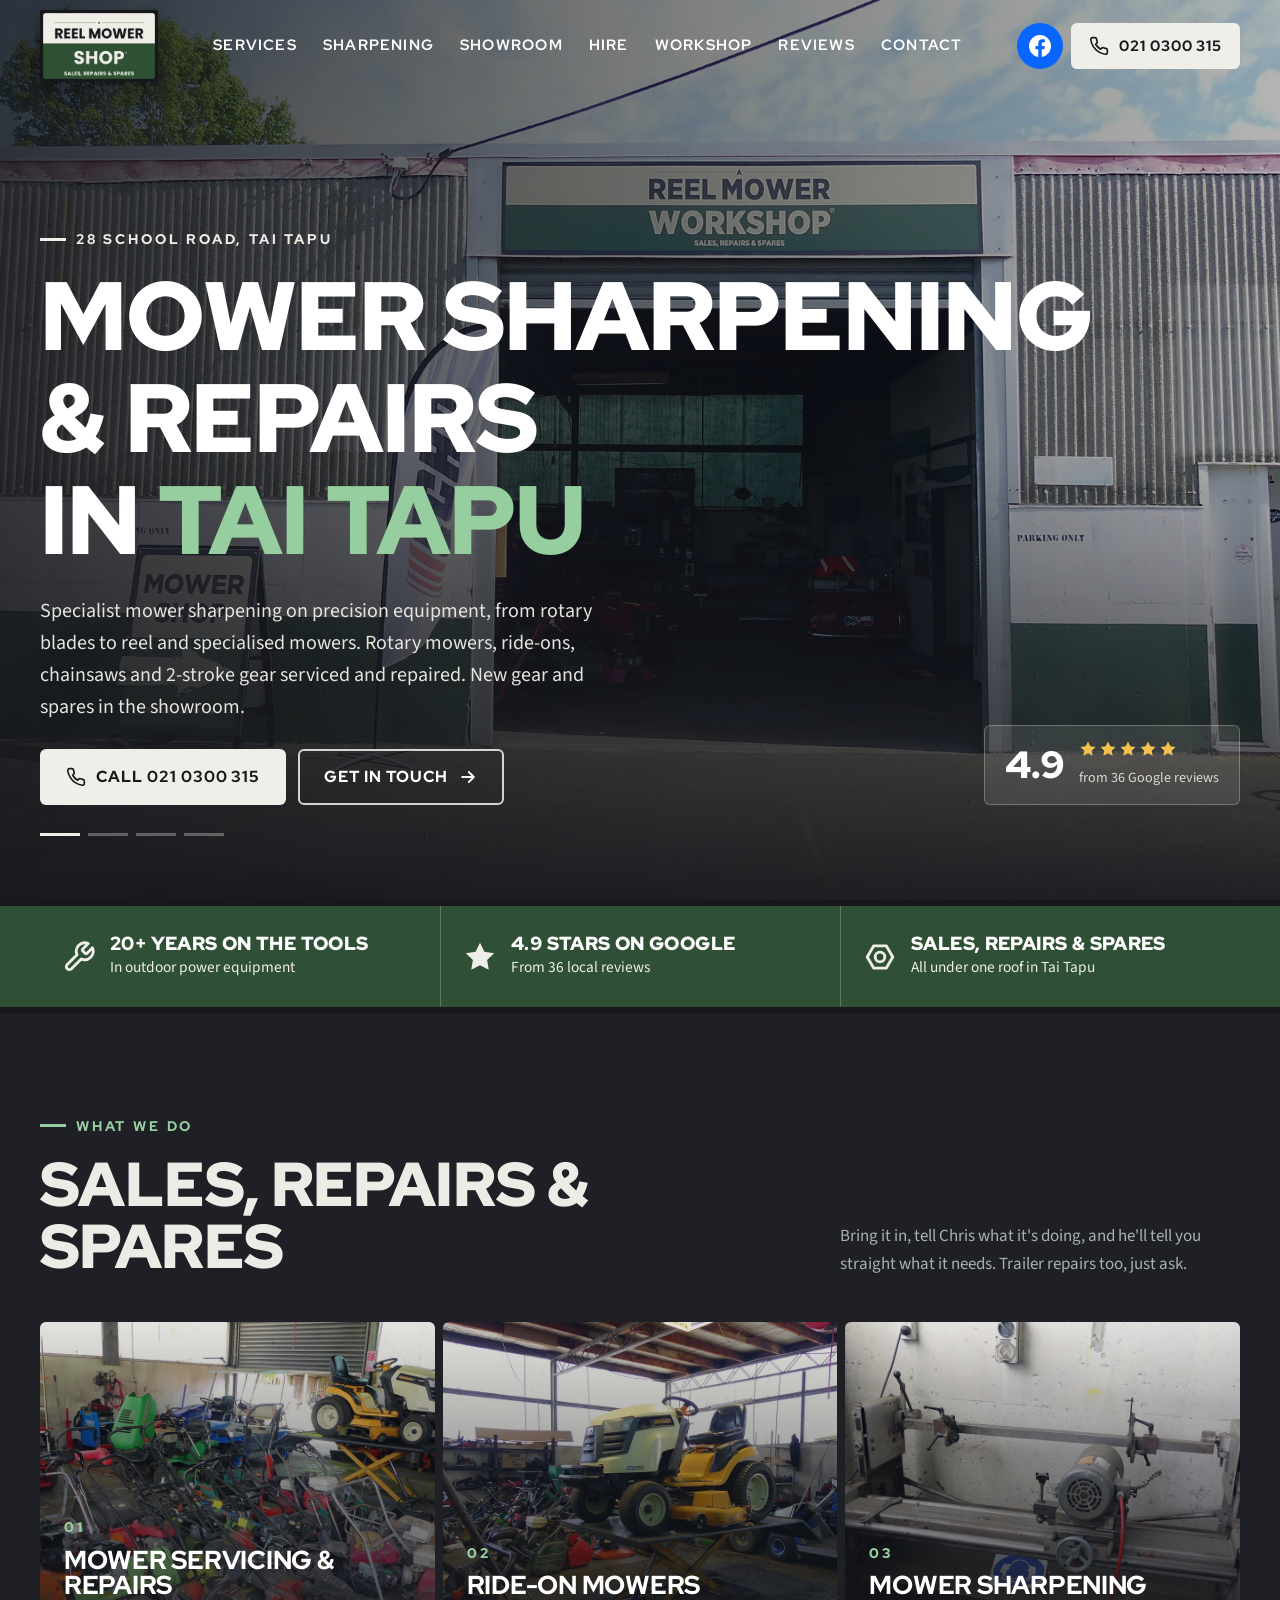
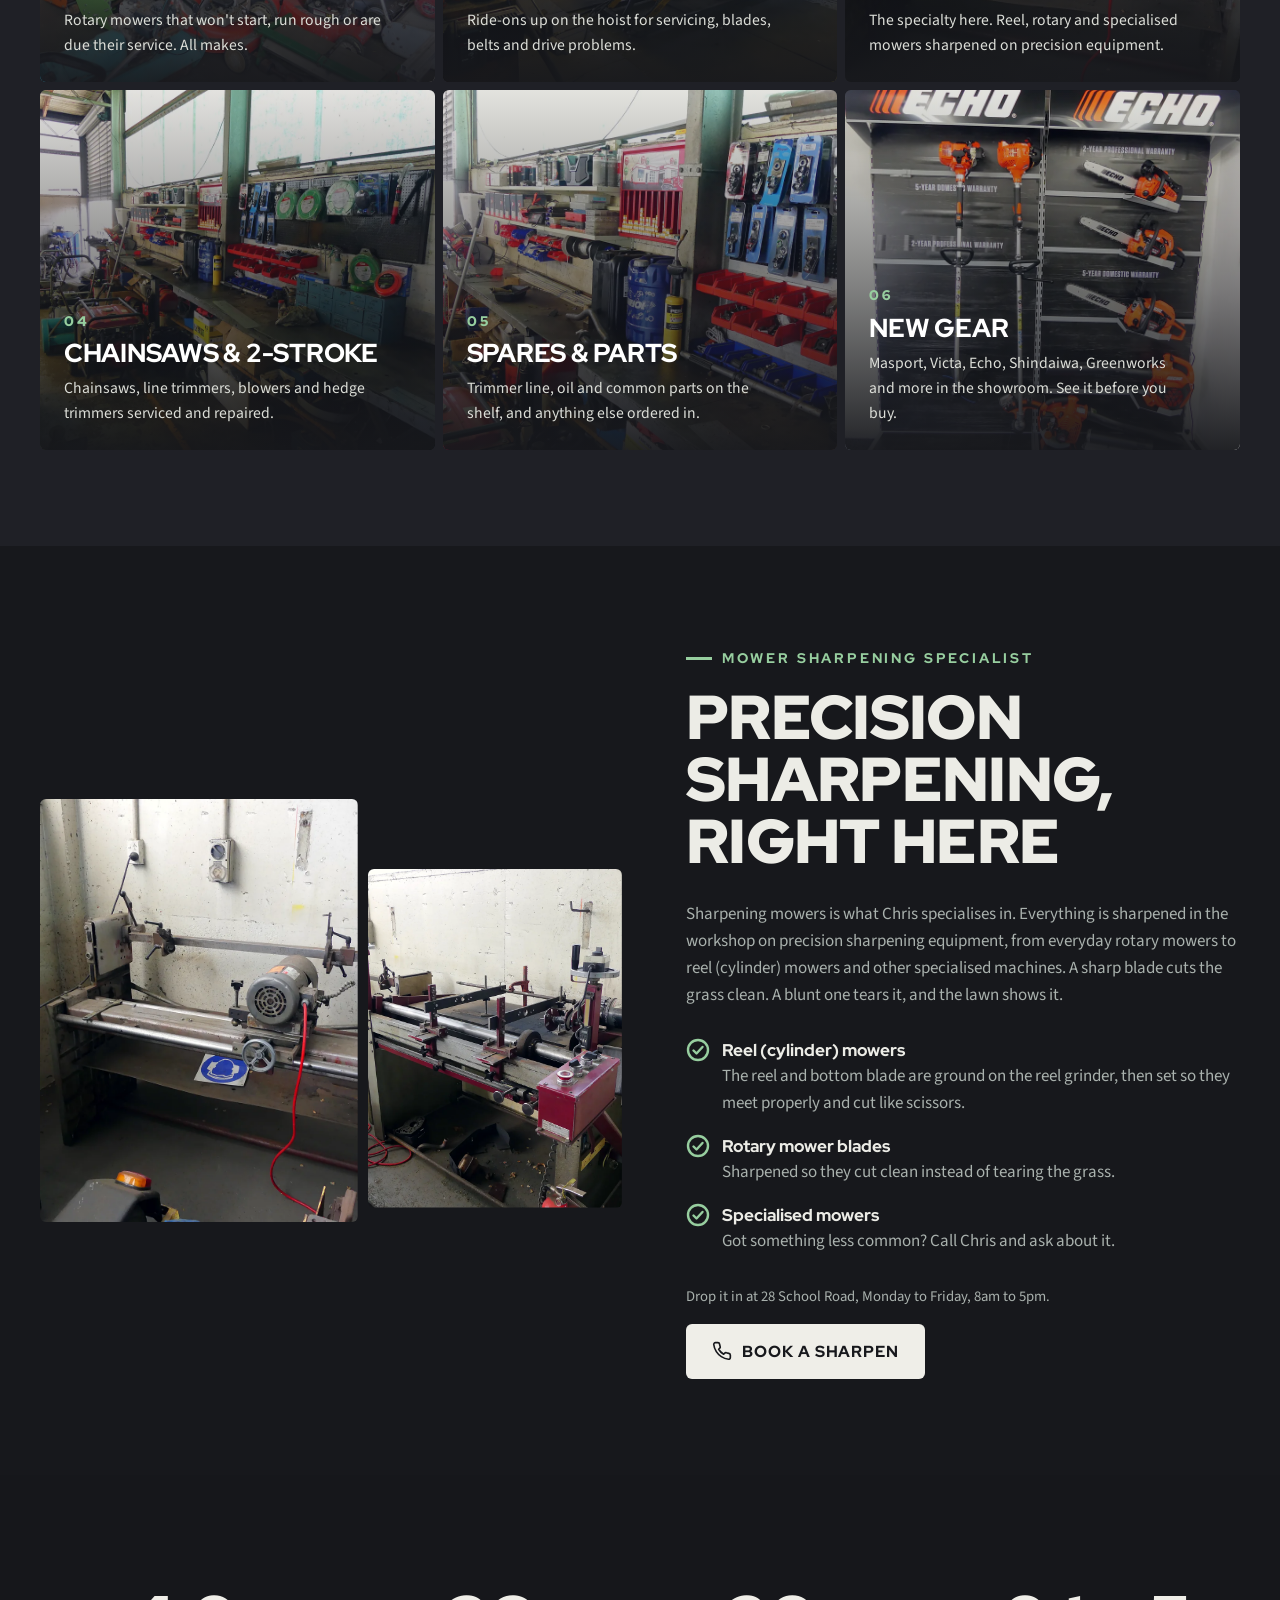
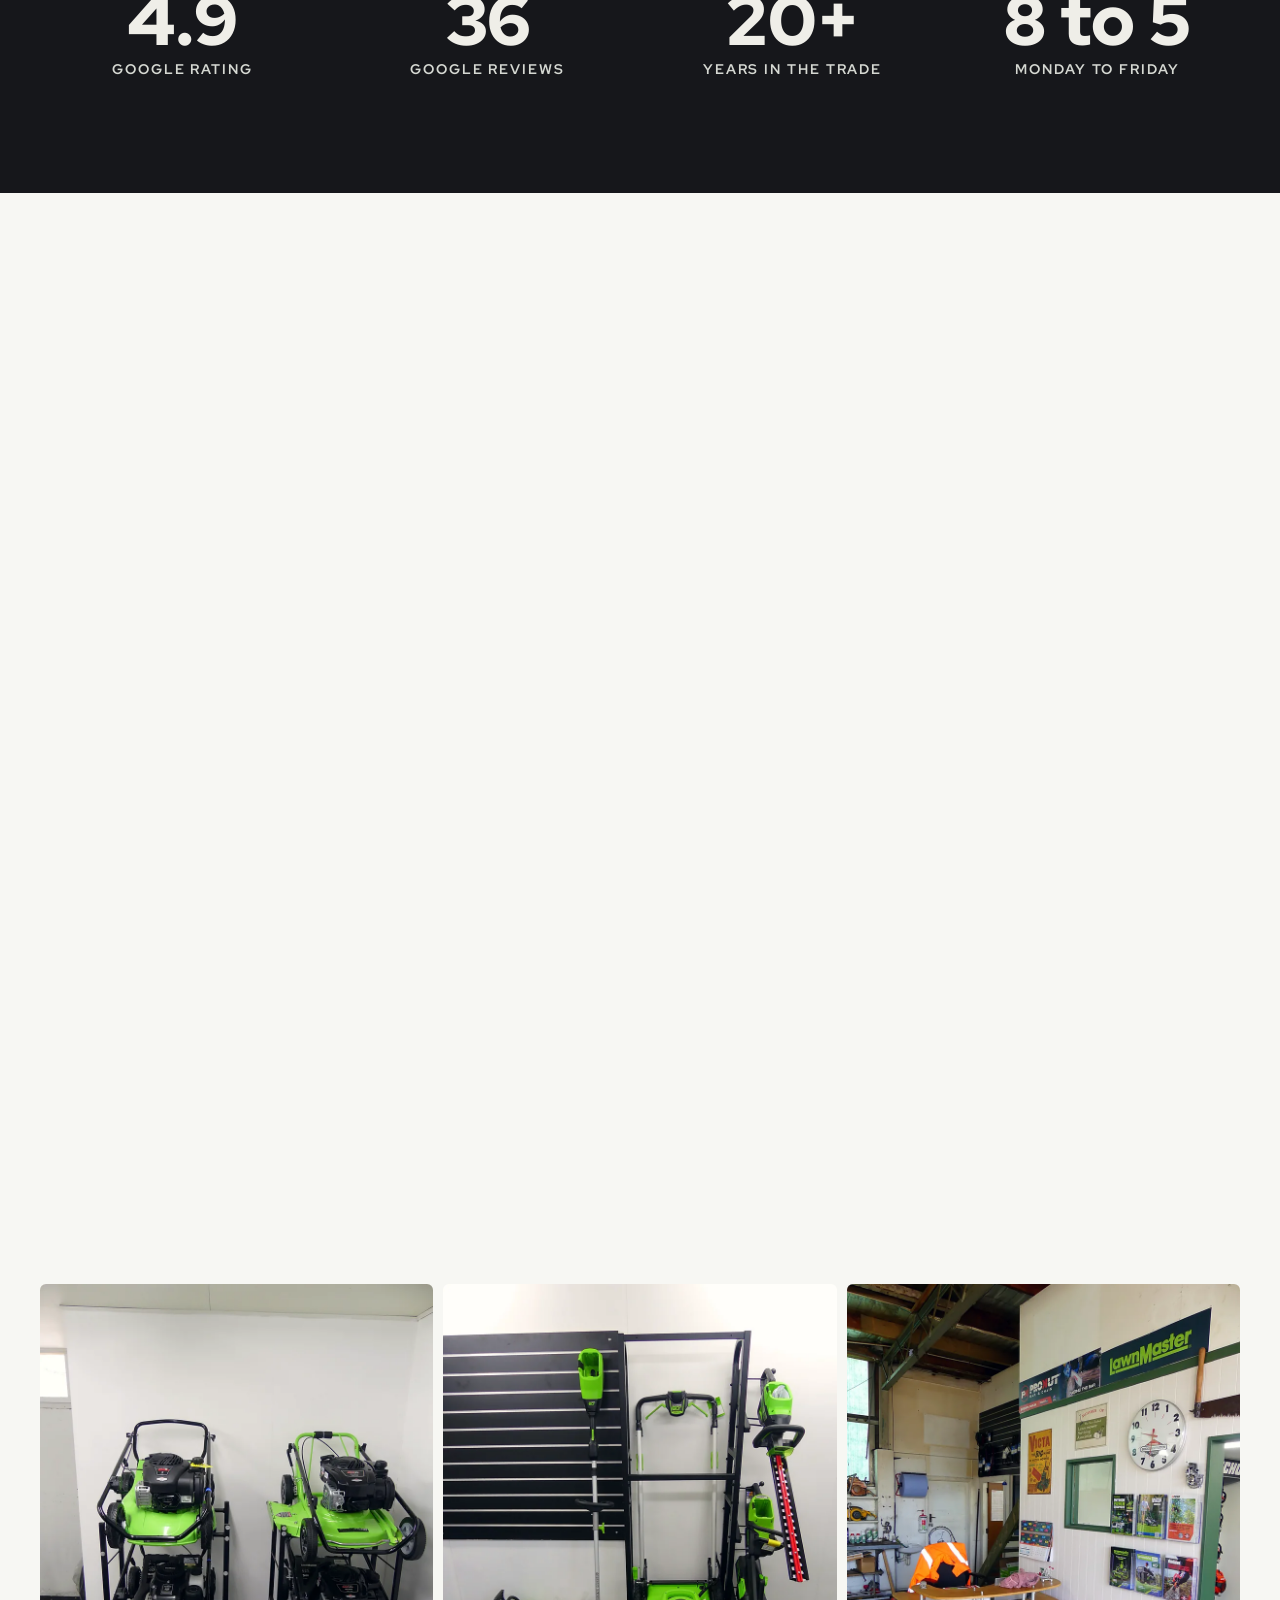
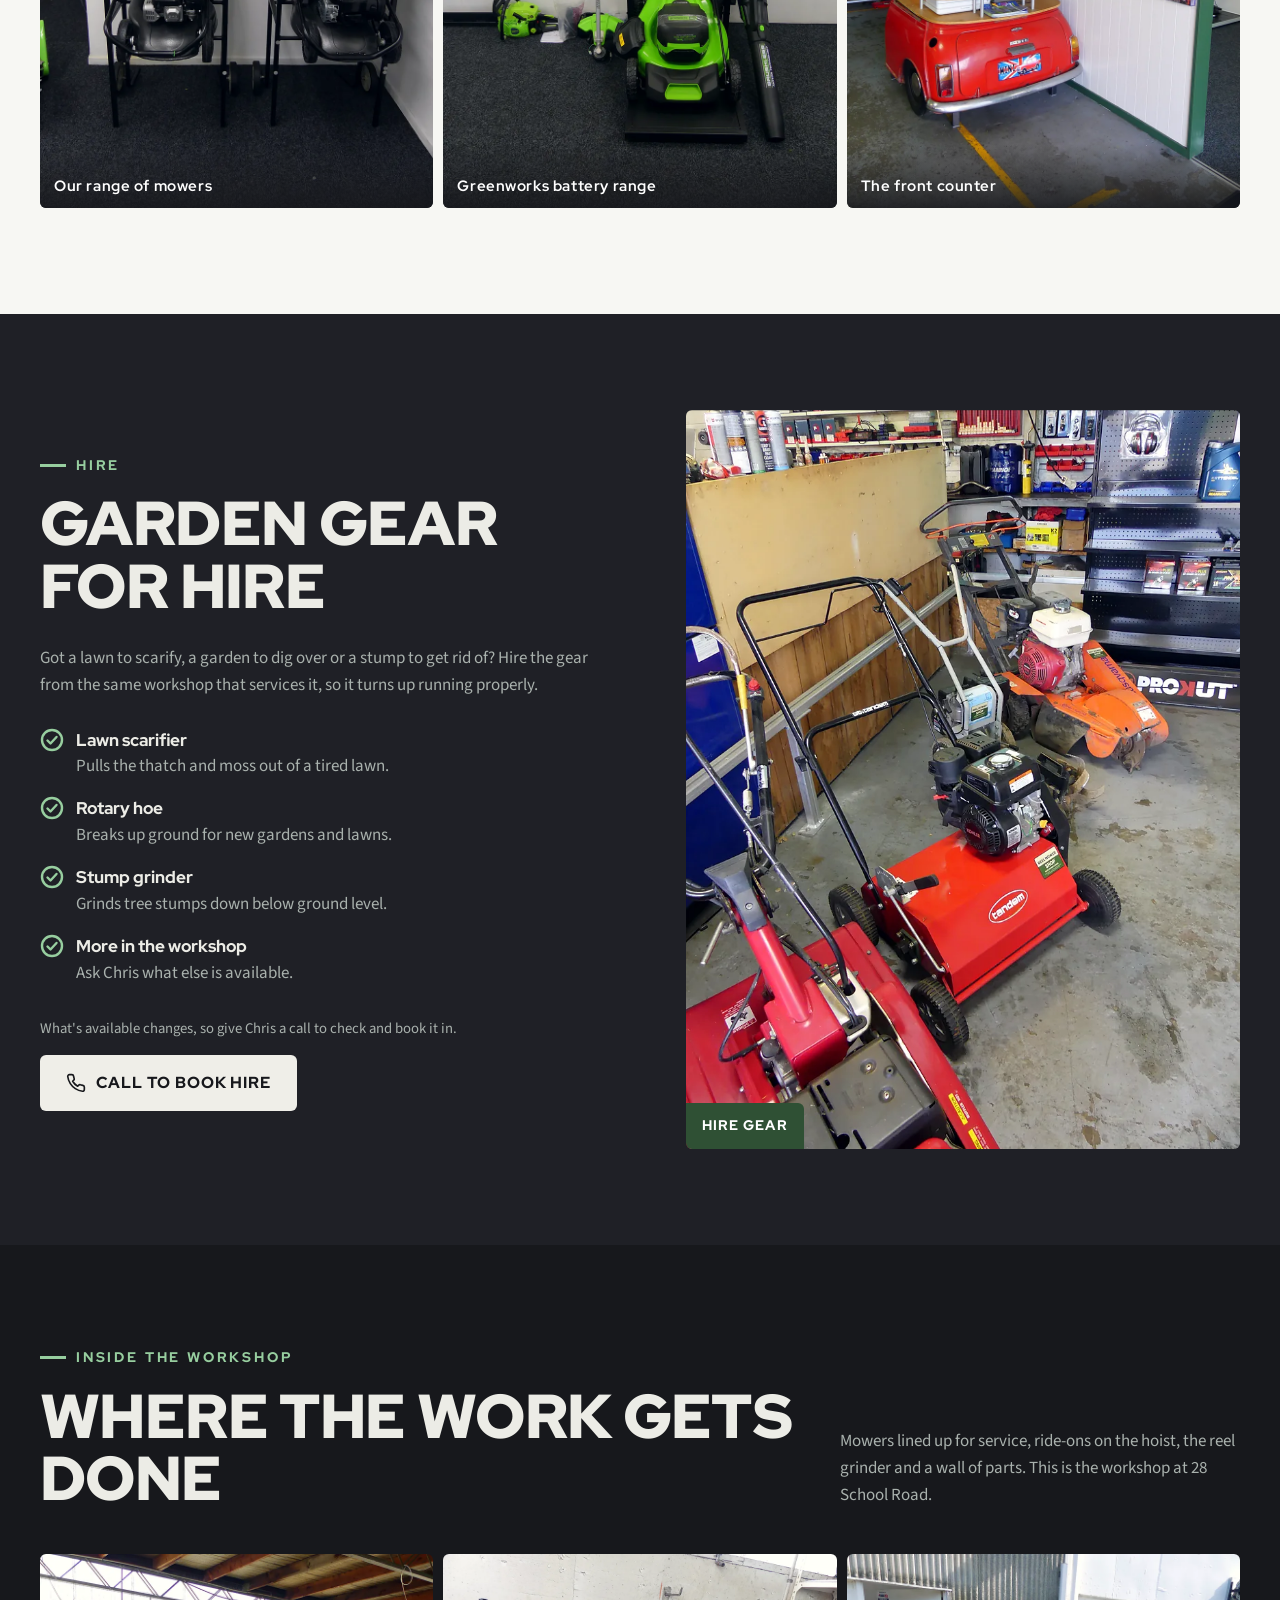
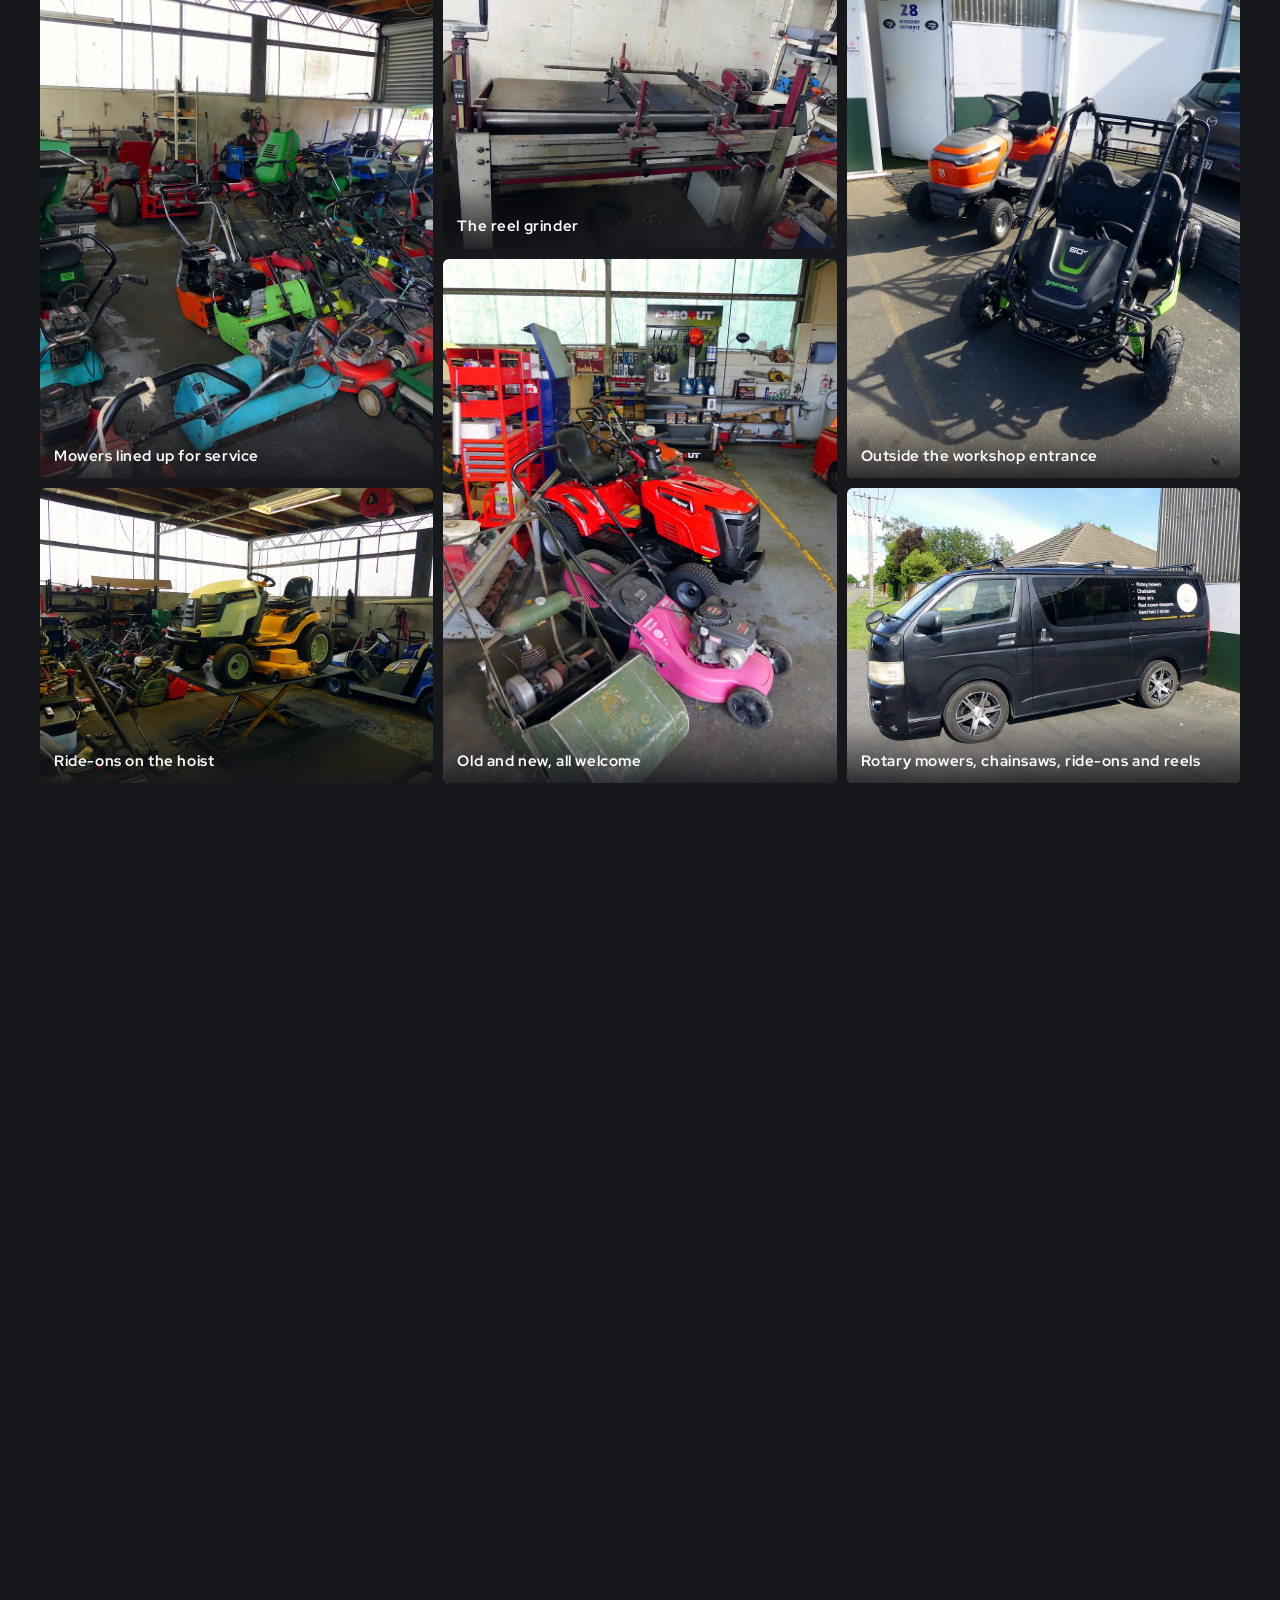
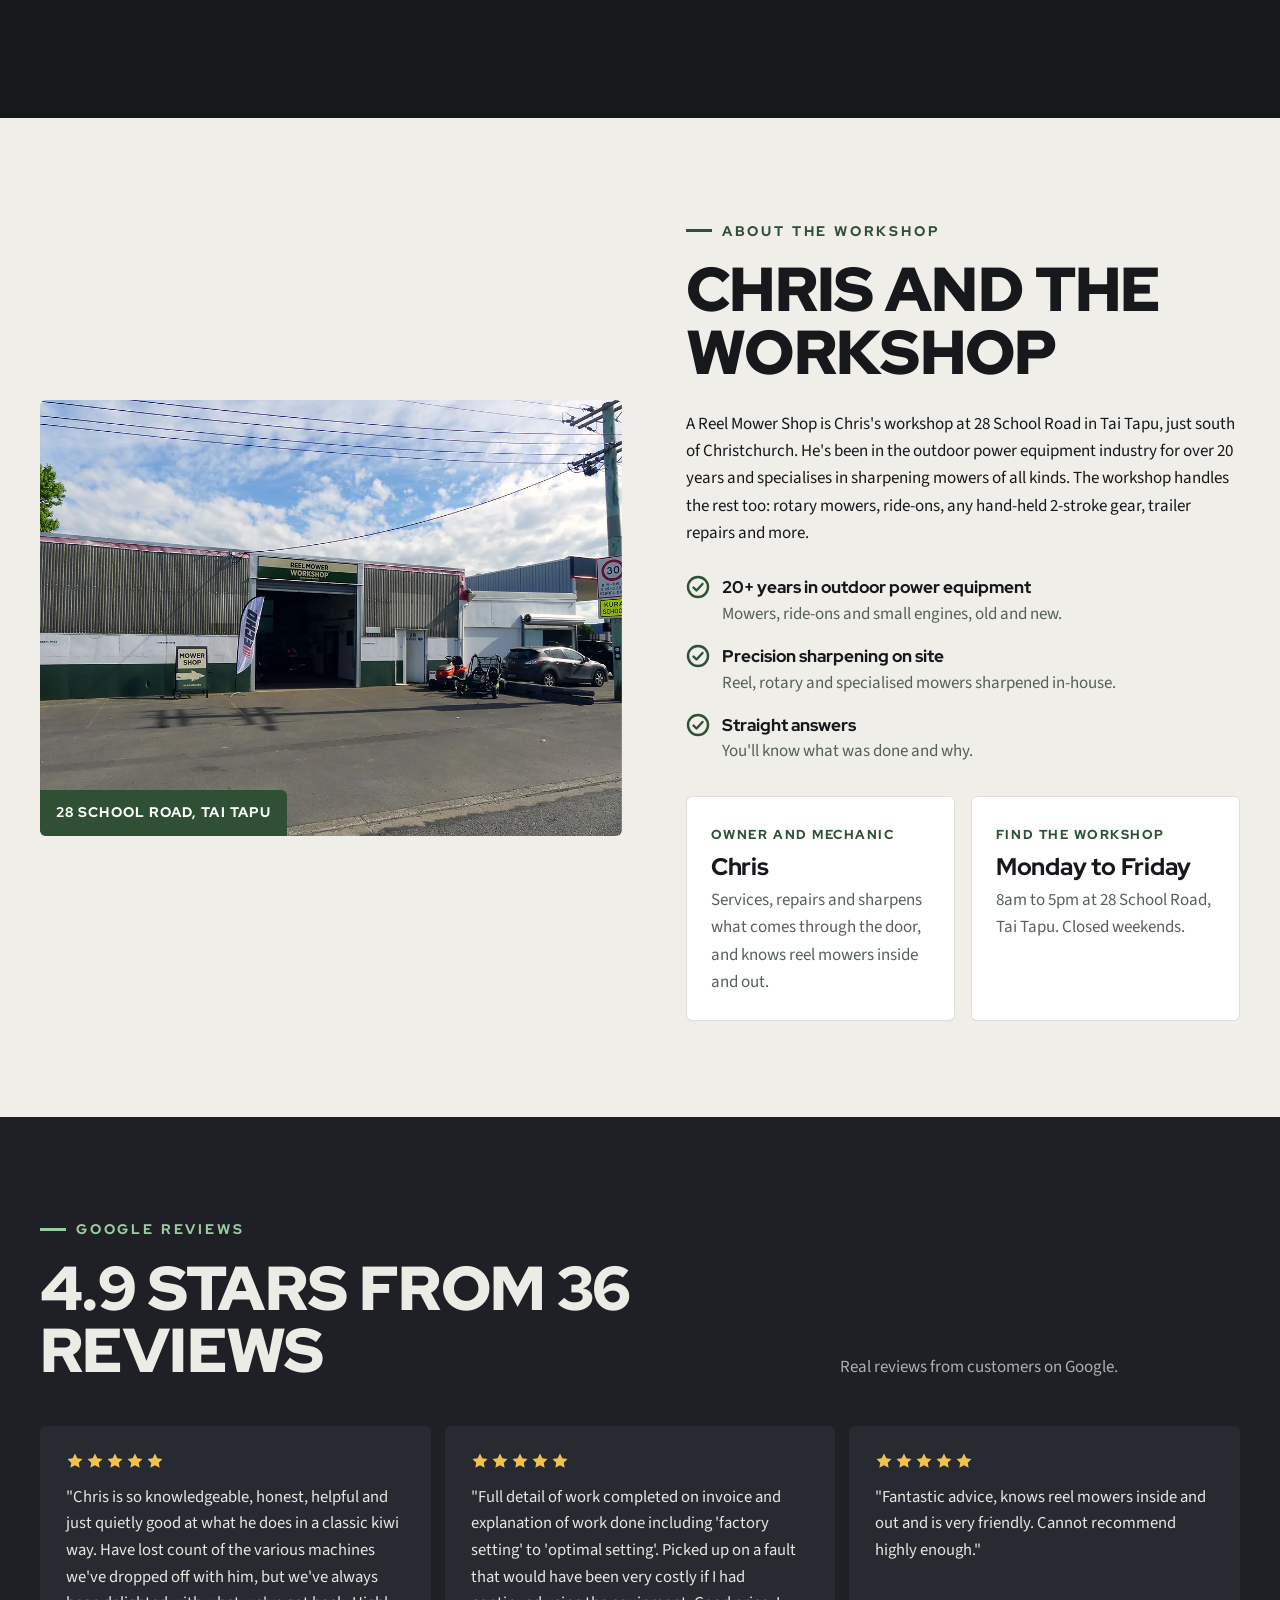
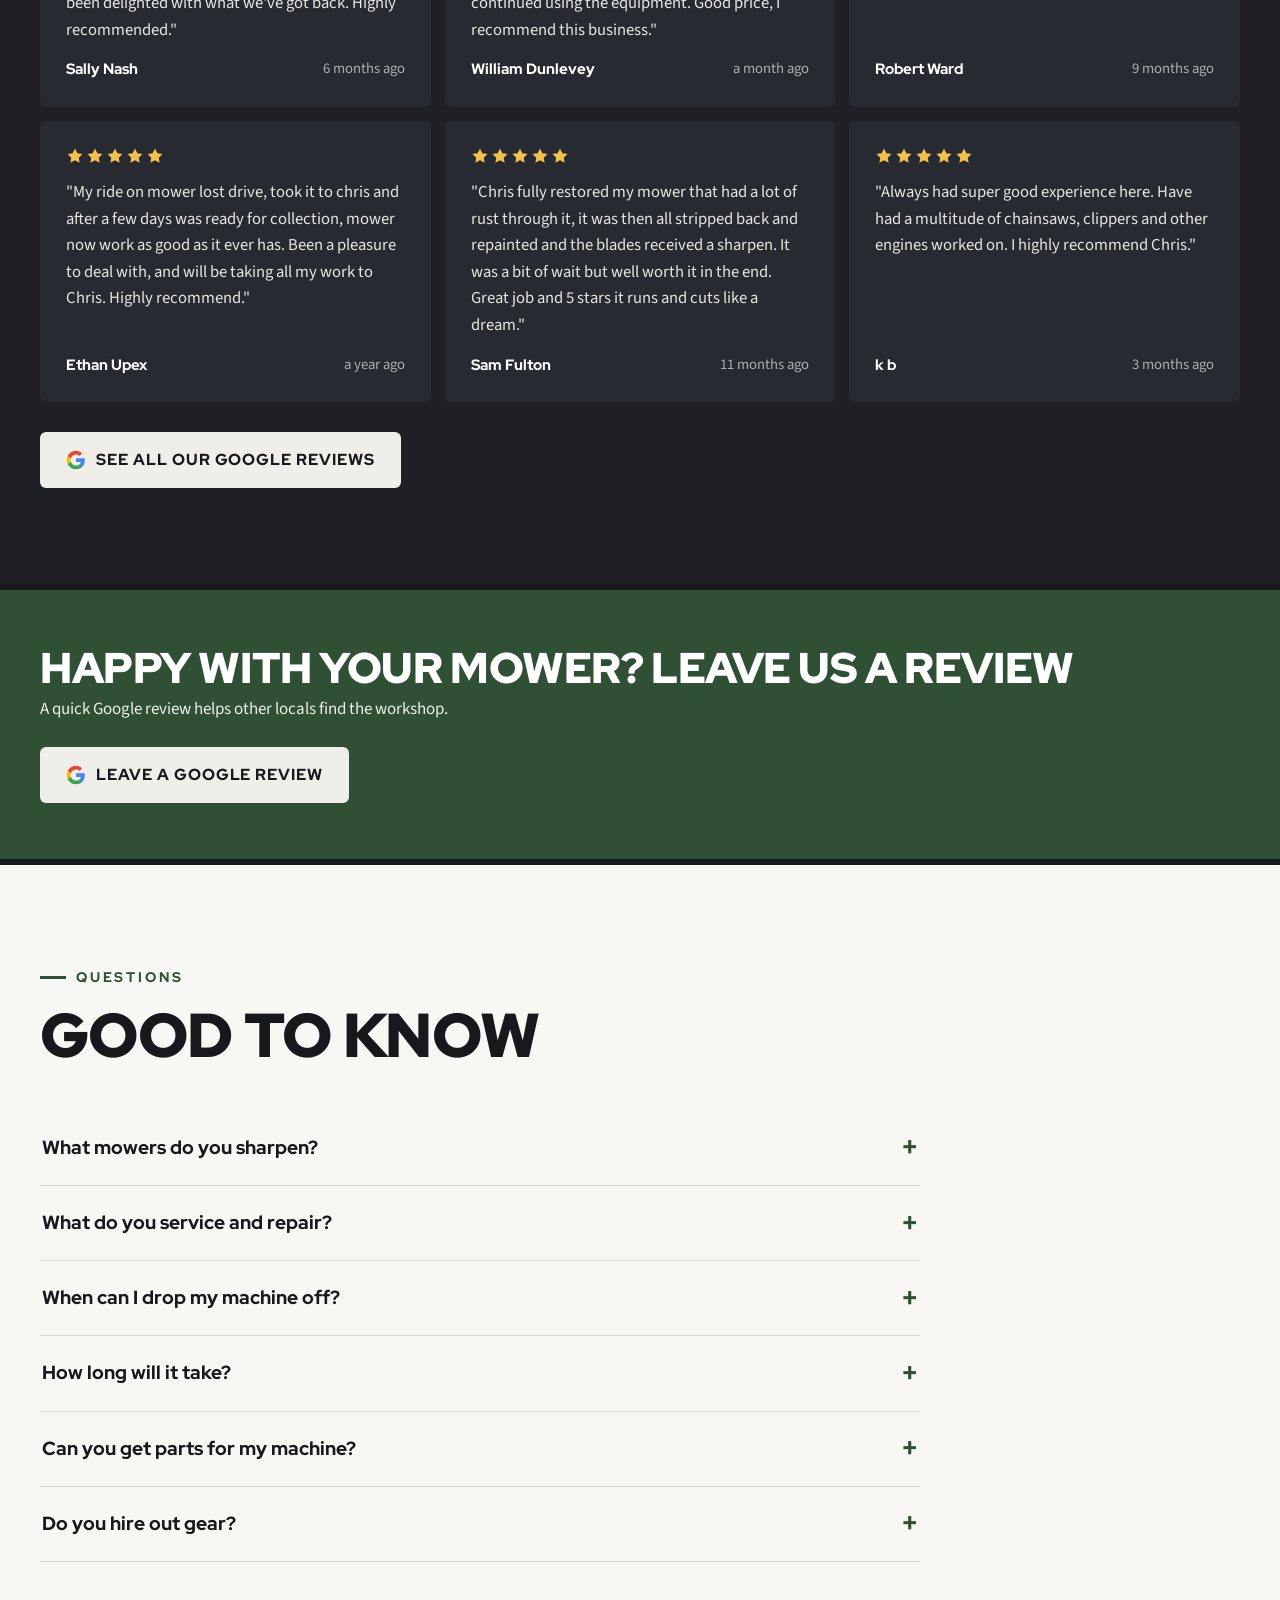
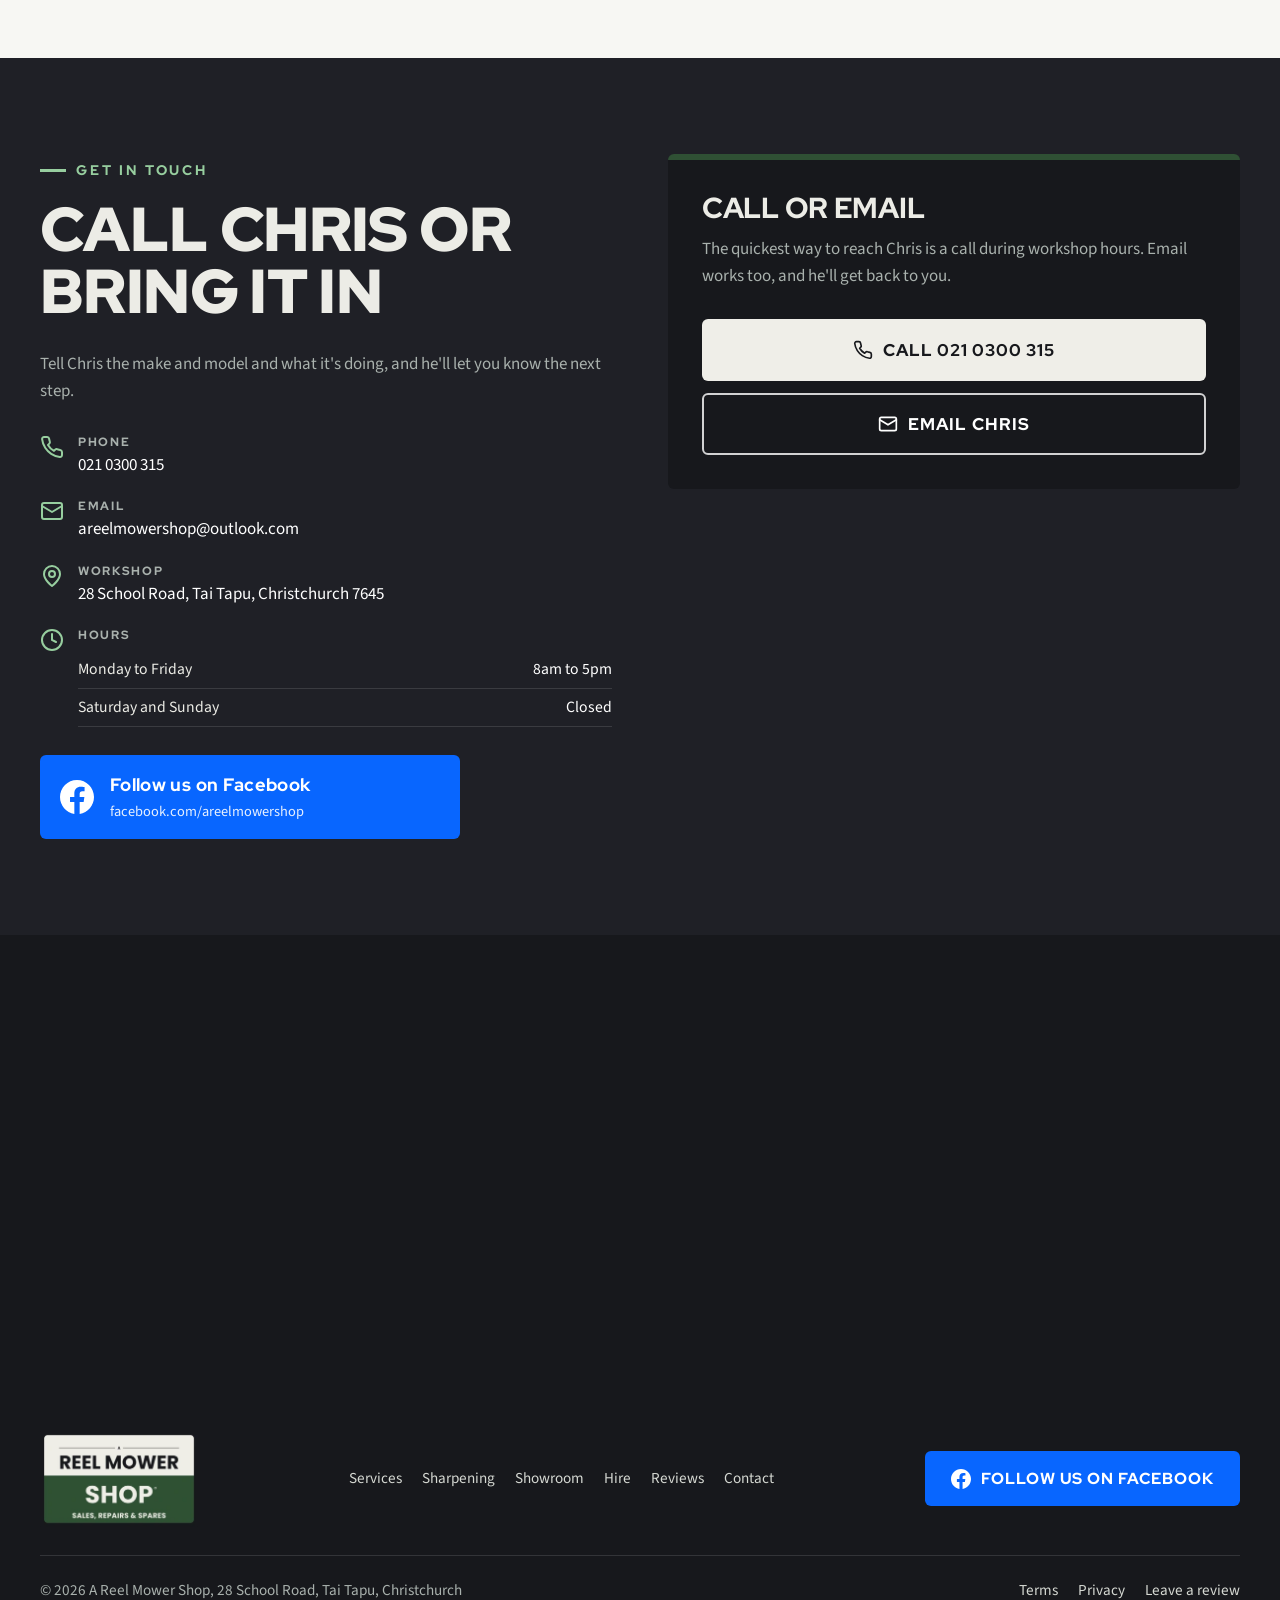
==== commit 4e953305: "Hire: add the stump grinder Co-Authored-By: Claude Opus 5.5 <noreply@anthropic.com>" ====
--- a/index.html
+++ b/index.html
@@ -194,10 +194,11 @@
     <div class="reveal">
       <span class="eyebrow">Hire</span>
       <h2>Garden gear for hire</h2>
-      <p class="muted">Got a lawn to scarify or a garden to dig over? Hire the gear from the same workshop that services it, so it turns up running properly.</p>
+      <p class="muted">Got a lawn to scarify, a garden to dig over or a stump to get rid of? Hire the gear from the same workshop that services it, so it turns up running properly.</p>
       <ul class="checks">
         <li><svg class="icon"><use href="#i-check"/></svg><div><strong>Lawn scarifier</strong><span class="muted">Pulls the thatch and moss out of a tired lawn.</span></div></li>
         <li><svg class="icon"><use href="#i-check"/></svg><div><strong>Rotary hoe</strong><span class="muted">Breaks up ground for new gardens and lawns.</span></div></li>
+        <li><svg class="icon"><use href="#i-check"/></svg><div><strong>Stump grinder</strong><span class="muted">Grinds tree stumps down below ground level.</span></div></li>
         <li><svg class="icon"><use href="#i-check"/></svg><div><strong>More in the workshop</strong><span class="muted">Ask Chris what else is available.</span></div></li>
       </ul>
       <p class="note muted">What's available changes, so give Chris a call to check and book it in.</p>
@@ -291,7 +292,7 @@
       <details><summary>When can I drop my machine off?</summary><p>The workshop is open Monday to Friday, 8am to 5pm, and closed on weekends. For a ride-on or anything big, give Chris a call first so he can plan for it.</p></details>
       <details><summary>How long will it take?</summary><p>It depends on the job and whether parts need ordering in. Chris will give you an idea when you drop it off.</p></details>
       <details><summary>Can you get parts for my machine?</summary><p>Trimmer line, oil and common parts are on the shelf, and anything else can be ordered in. Have the make and model handy, or the part numbers if you know them.</p></details>
-      <details><summary>Do you hire out gear?</summary><p>Yes, including gear like a lawn scarifier and a rotary hoe. What's available changes, so call Chris on 021 0300 315 to check and book it in.</p></details>
+      <details><summary>Do you hire out gear?</summary><p>Yes, including gear like a lawn scarifier, a rotary hoe and a stump grinder. What's available changes, so call Chris on 021 0300 315 to check and book it in.</p></details>
     </div>
   </div>
 </section>
